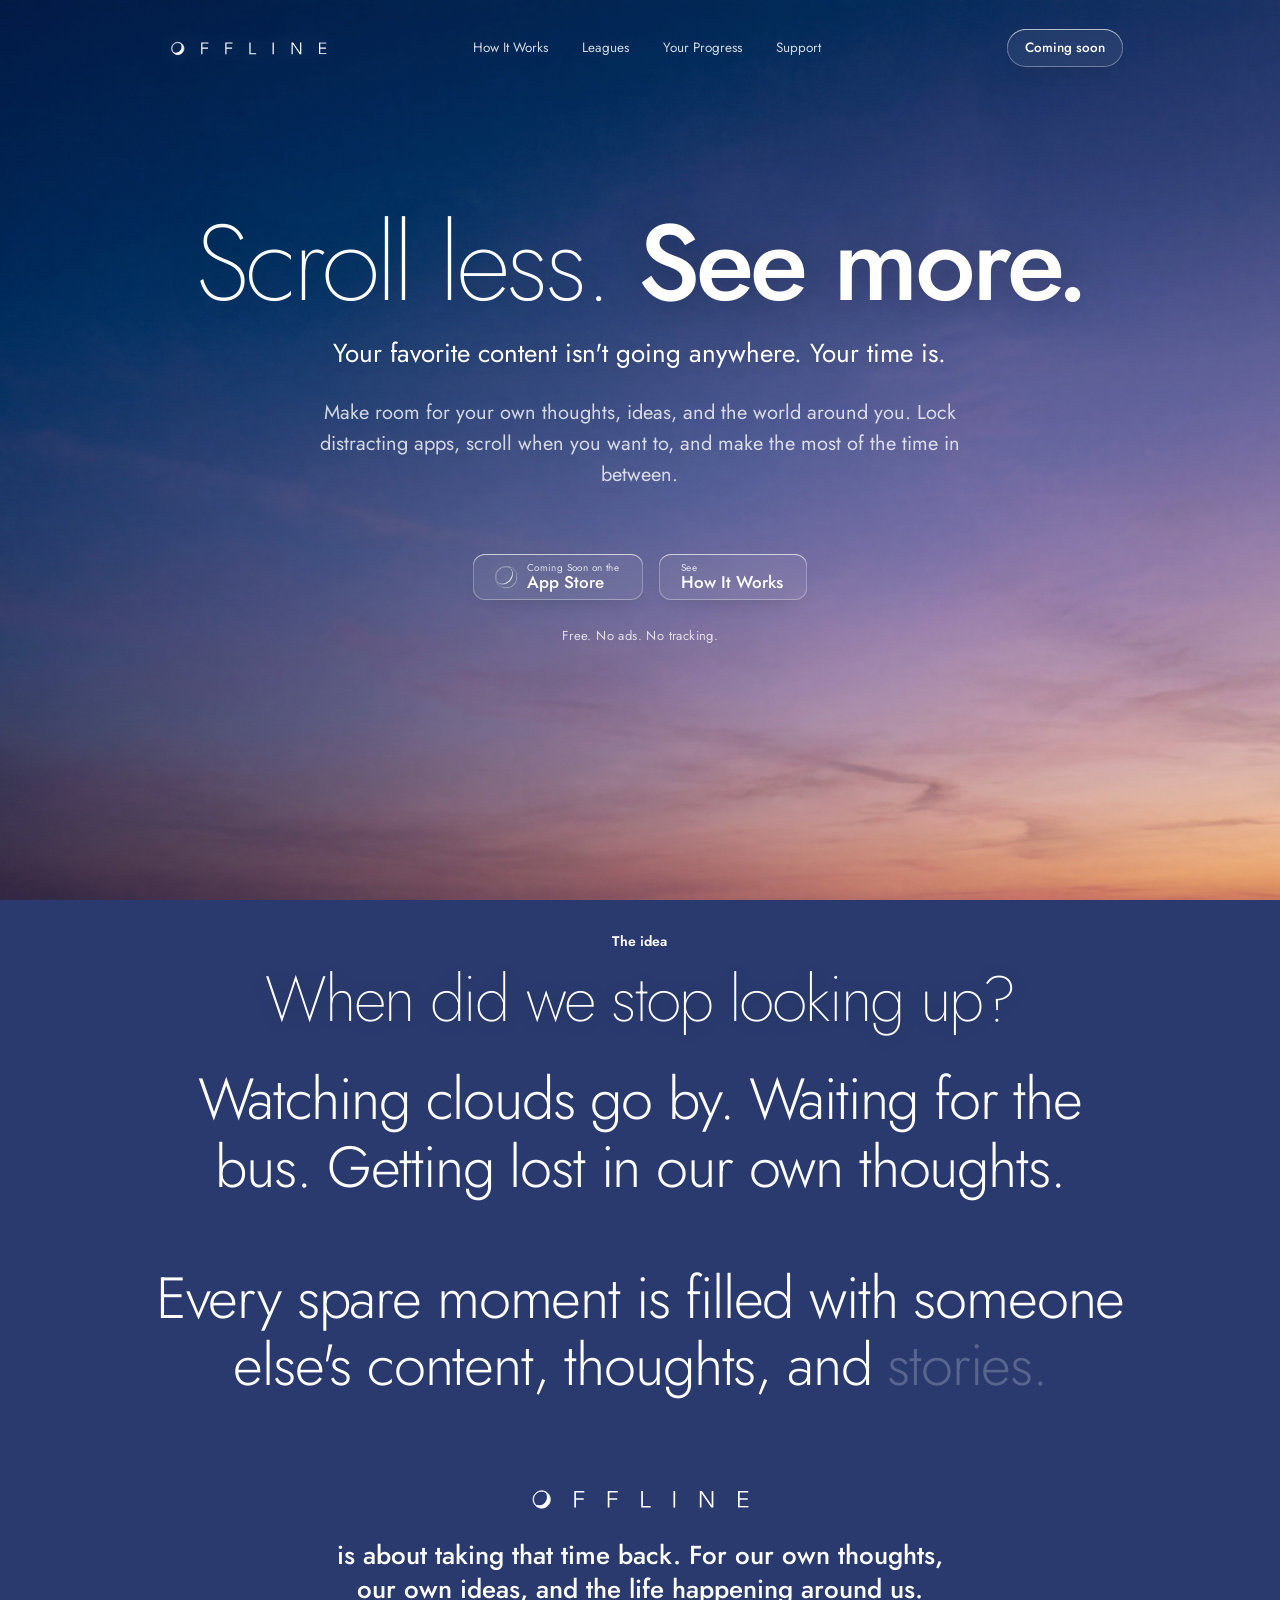
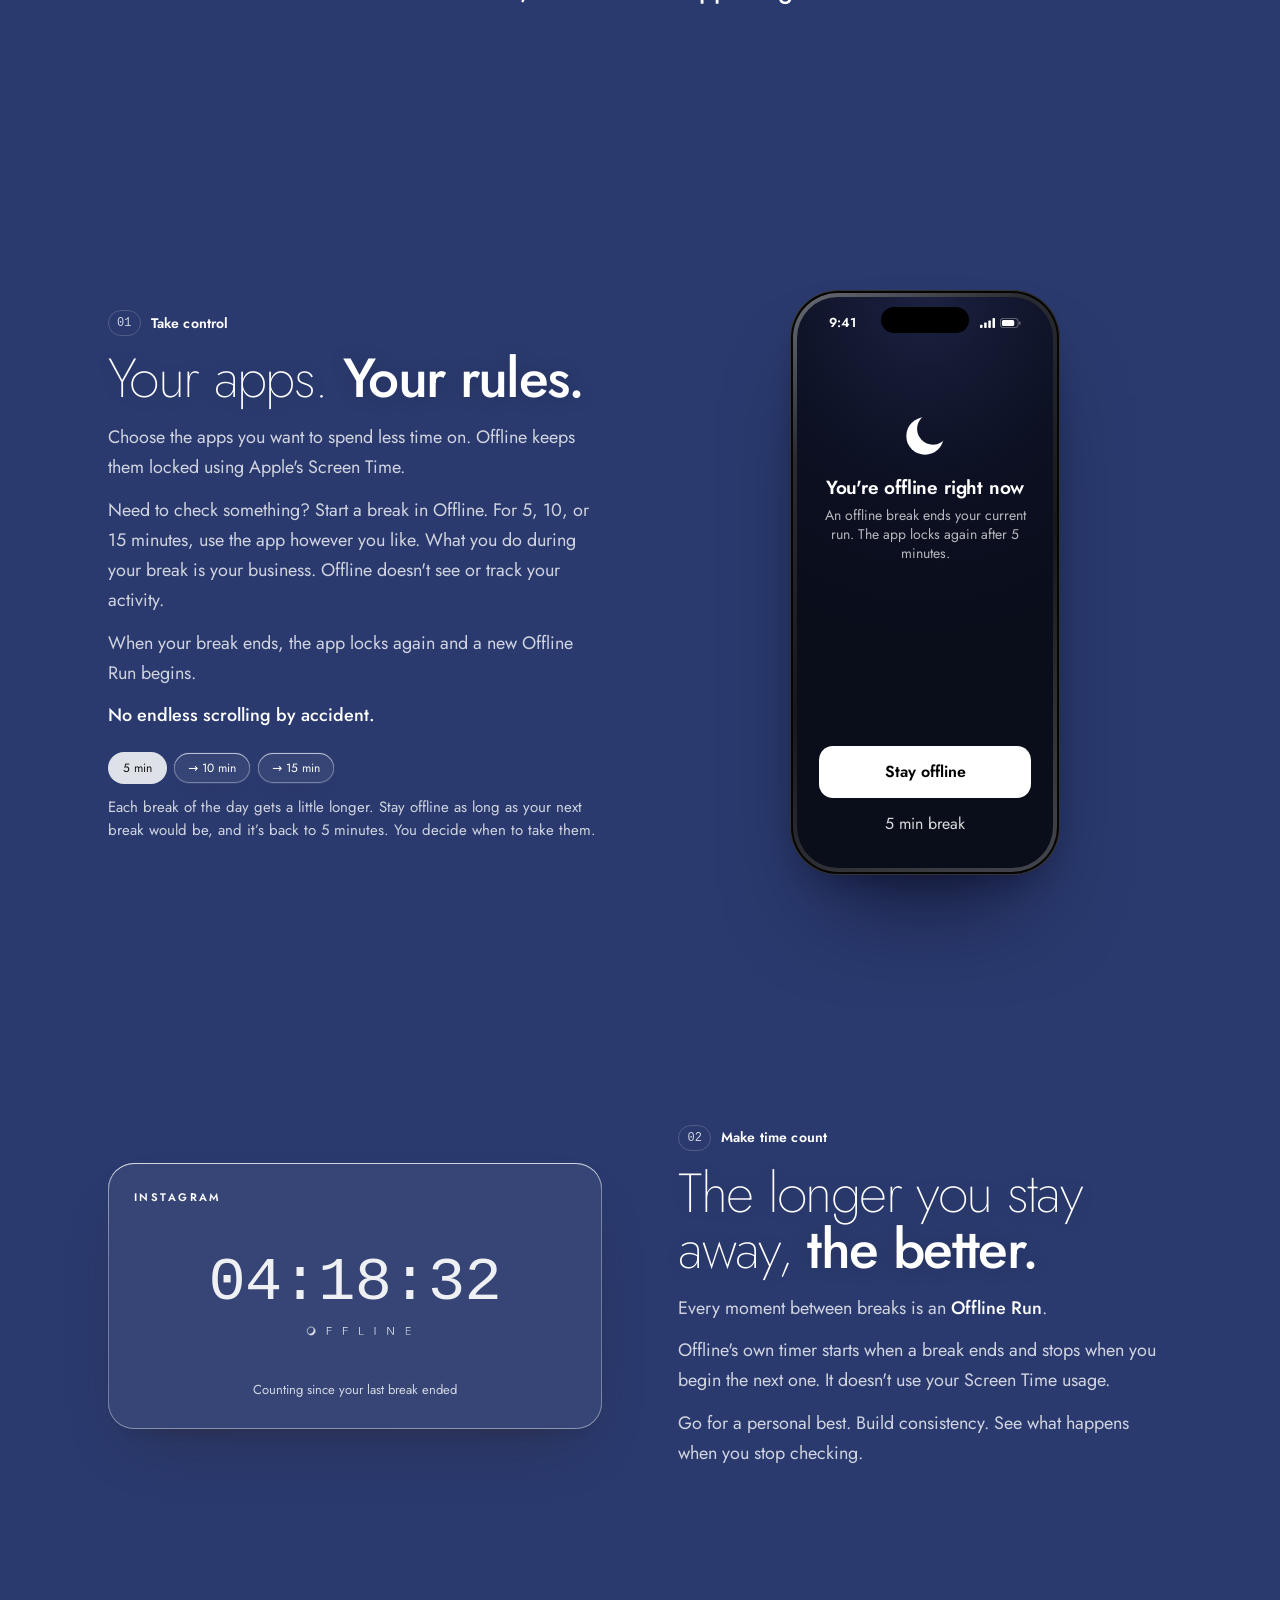
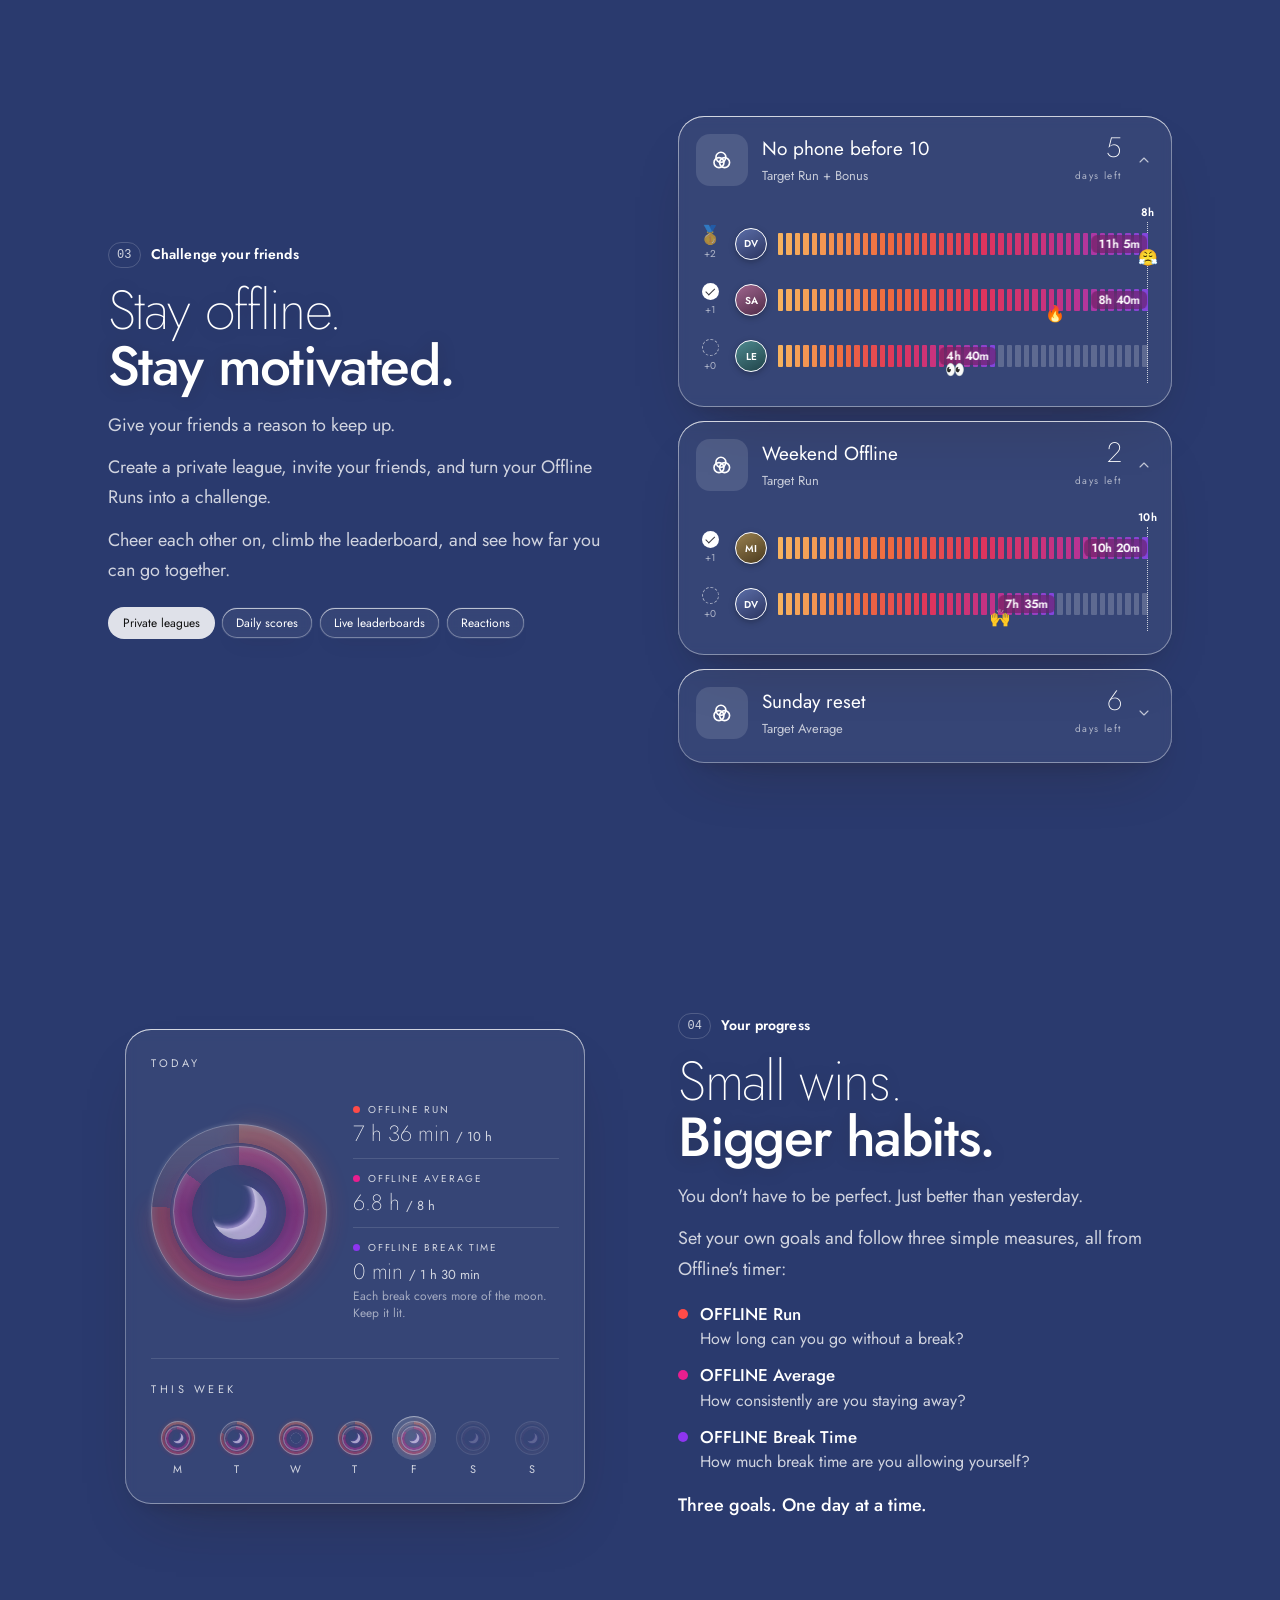
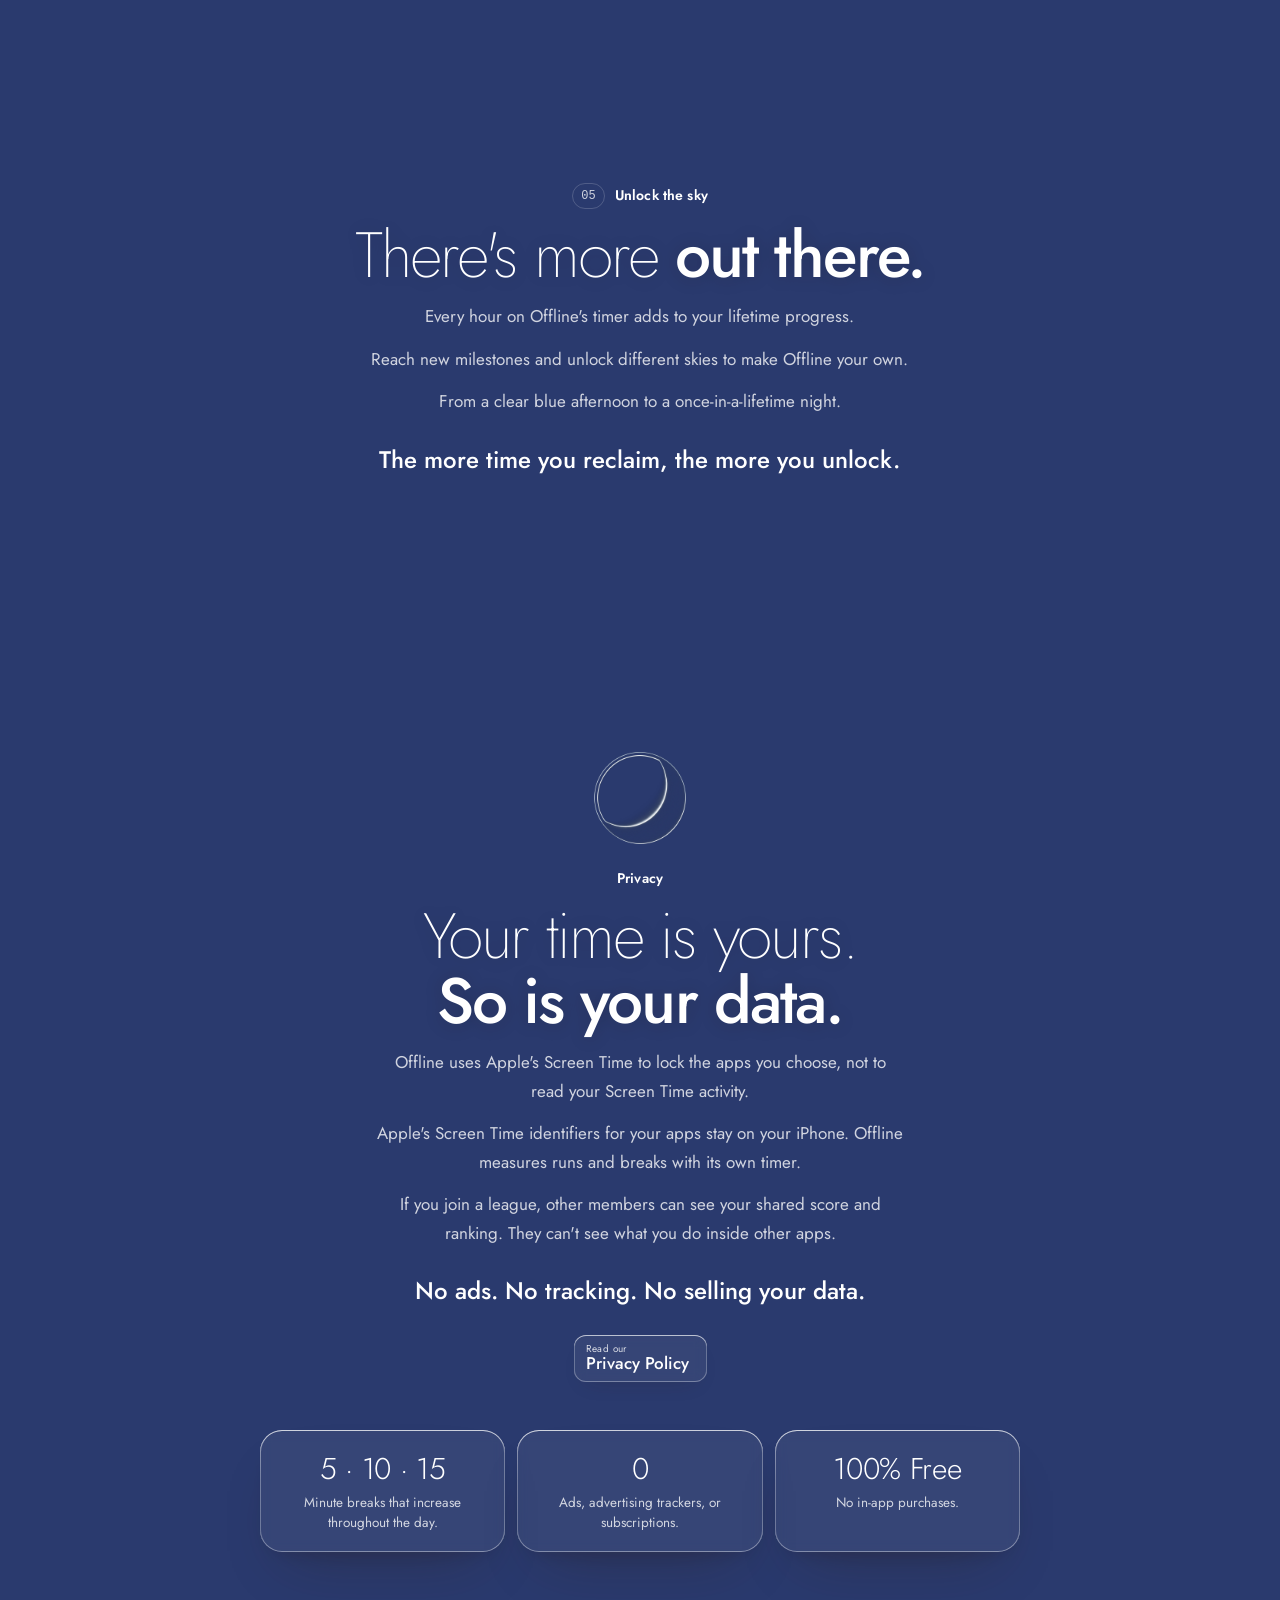
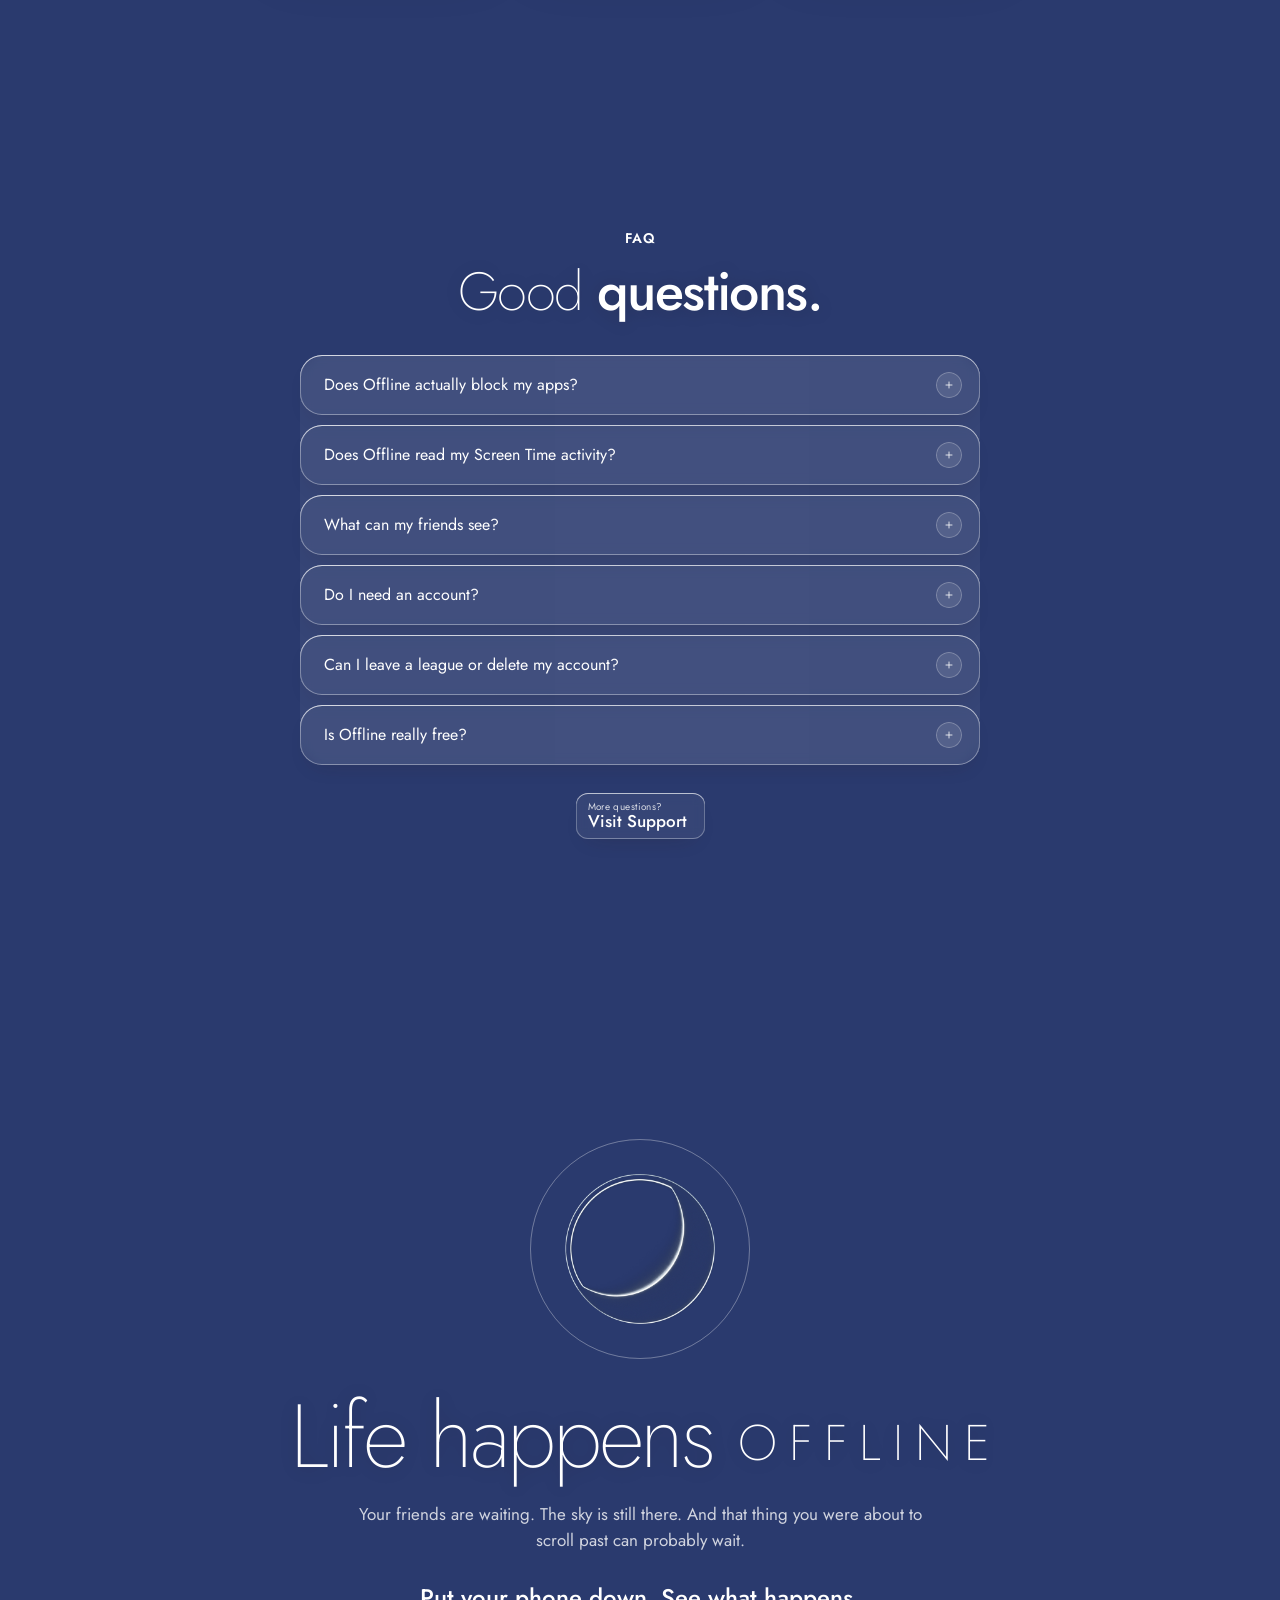
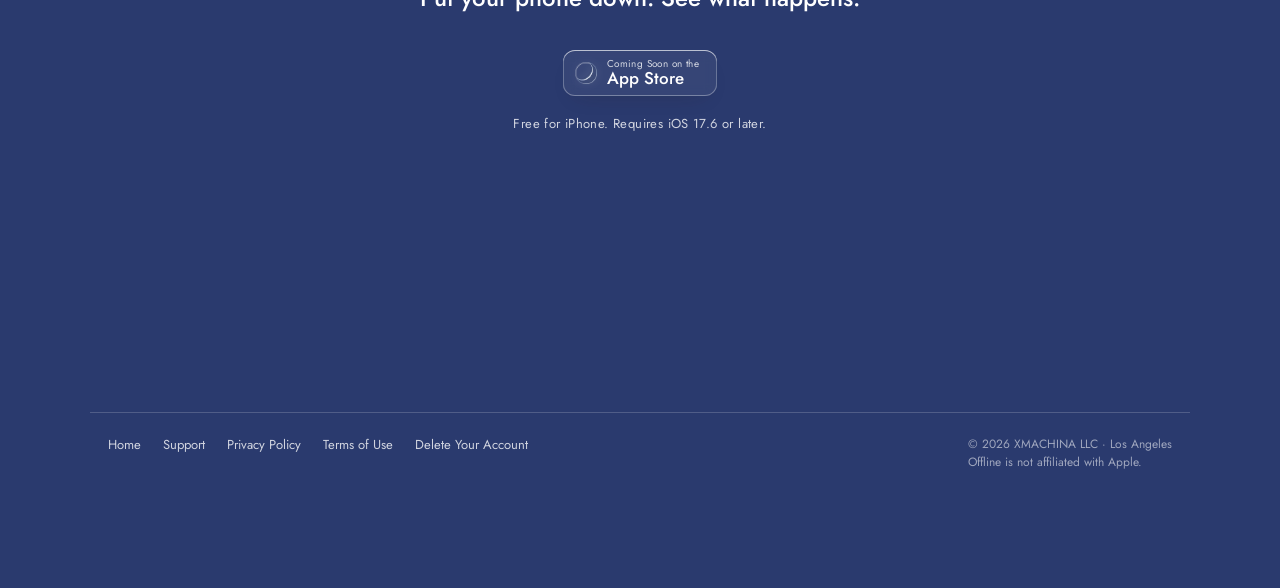
==== index.html @ e91437c1 "Rings and moon like the app: faint rings, 50% moon, breathing inner edge; week circles with the moon" ====
<!doctype html>
<html lang="en">
<head>
<meta charset="utf-8">
<meta name="viewport" content="width=device-width, initial-scale=1, viewport-fit=cover">
<title>Offline — Scroll Less. See More.</title>
<meta name="claude:viewport-fit-sides" content="cover">
<meta name="description" content="Take back your time from distracting apps. Build offline streaks, challenge your friends, and make being offline a game. Free for iPhone.">
<meta name="theme-color" content="#3b3940">
<meta property="og:title" content="Offline — Scroll Less. See More.">
<meta property="og:description" content="Take back your time from distracting apps. Build offline streaks, challenge your friends, and make being offline a game. Free for iPhone.">
<meta property="og:image" content="https://offlineapp.us/img/og.jpg?v=2">
<link rel="icon" type="image/png" href="img/favicon.png">
<link rel="apple-touch-icon" href="img/apple-touch-icon.png">

<link rel="stylesheet" href="style.css">
</head>
<body>
<div class="sky" aria-hidden="true"></div>
<header class="nav-top"><div class="wrap"><div class="nav-pill">
  <a class="nav-brand" href="index.html" aria-label="Offline home"><img class="wordmark" src="img/wordmark.svg" alt="Offline"></a>
  <nav class="nav-links"><a href="index.html#how">How It Works</a><a href="index.html#leagues">Leagues</a><a href="index.html#pillars">Your Progress</a><a href="support.html">Support</a></nav>
  <a class="nav-cta" href="index.html#download">Coming soon</a>
</div></div></header>
<main>

<section class="wrap v-hero">
  <h1>Scroll less. <b>See more.</b></h1>
  <p class="lead">Your favorite content isn't going anywhere. Your time is.</p>
  <p class="body">Make room for your own thoughts, ideas, and the world around you. Lock distracting apps, scroll when you want to, and make the most of the time in between.</p>
  <div class="badges">
    <span class="badge" aria-disabled="true"><img src="img/moon.png" alt=""><span><small>Coming Soon on the</small><strong>App Store</strong></span></span>
    <a class="badge ghost" href="#how"><span><small>See</small><strong>How It Works</strong></span></a>
  </div>
  <p class="meta-line">Free. No ads. No tracking.</p>

</section>

<section class="wrap statement idea" aria-label="The idea">
  <span class="eyebrow">The idea</span>
  <h2>When did we stop looking up?</h2>
  <p data-reveal>Watching clouds go by. Waiting for the bus. Getting lost in our own thoughts.</p>
  <p data-reveal>Every spare moment is filled with someone else's content, thoughts, and stories.</p>
  <p class="strong"><img class="wm-inline" src="img/wordmark.svg" alt="Offline"> is about taking that time back. For our own thoughts, our own ideas, and the life happening around us.</p>
</section>

<section class="wrap feature" id="how">
  <div>
    <span class="eyebrow"><span class="num">01</span>Take control</span>
    <h2>Your apps. <b>Your rules.</b></h2>
    <p class="body">Choose the apps you want to spend less time on. Offline keeps them locked using Apple's Screen Time.</p>
    <p class="body">Need to check something? Start a break in Offline. For 5, 10, or 15 minutes, use the app however you like. What you do during your break is your business. Offline doesn't see or track your activity.</p>
    <p class="body">When your break ends, the app locks again and a new Offline Run begins.</p>
    <p class="body"><strong>No endless scrolling by accident.</strong></p>
    <div class="seg" aria-label="Break lengths" style="margin-top:22px"><span class="on">5 min</span><span>→ 10 min</span><span>→ 15 min</span></div>
    <p class="note">Each break of the day gets a little longer. Stay offline as long as your next break would be, and it’s back to 5 minutes. You decide when to take them.</p>
  </div>
  <div class="visual">
    <div class="phone shield-phone glow" aria-hidden="true"><div class="screen">
      <div class="island"></div>
      <div class="sbar"><span>9:41</span><span class="sb-ic"><svg viewBox="0 0 18 12"><rect x="0" y="8" width="3" height="4" rx=".8"/><rect x="5" y="5.5" width="3" height="6.5" rx=".8"/><rect x="10" y="3" width="3" height="9" rx=".8"/><rect x="15" y="0" width="3" height="12" rx=".8"/></svg><svg viewBox="0 0 27 13"><rect x=".5" y=".5" width="23" height="12" rx="3.5" fill="none" stroke="currentColor" opacity=".45"/><rect x="2.5" y="2.5" width="16" height="8" rx="2"/><rect x="25" y="4.5" width="1.6" height="4" rx=".8" opacity=".45"/></svg></span></div>
      <svg class="m" viewBox="0 0 64 64"><defs><mask id="crescent"><rect width="64" height="64" fill="#fff"/><circle cx="43" cy="22" r="22" fill="#000"/></mask></defs><circle cx="32" cy="32" r="26" fill="#fff" mask="url(#crescent)"/></svg>
      <h4>You're offline right now</h4>
      <p>An offline break ends your current run. The app locks again after 5 minutes.</p>
      <div class="b"><span class="w">Stay offline</span><span class="g">5 min break</span></div>
    </div></div>
  </div>
</section>

<section class="wrap feature flip">
  <div>
    <span class="eyebrow"><span class="num">02</span>Make time count</span>
    <h2>The longer you stay away, <b>the better.</b></h2>
    <p class="body">Every moment between breaks is an <strong>Offline Run</strong>.</p>
    <p class="body">Offline's own timer starts when a break ends and stops when you begin the next one. It doesn't use your Screen Time usage.</p>
    <p class="body">Go for a personal best. Build consistency. See what happens when you stop checking.</p>
  </div>
  <div class="visual">
    <section class="card pad glow run-card" aria-label="An Offline Run, as the app shows it">
      <p class="lab">Instagram</p>
      <div class="run-clock" data-clock>04:18:27</div>
      <div class="run-off"><img class="wordmark" src="img/wordmark.svg" alt="Offline"></div>
      <p class="rc-note">Counting since your last break ended</p>
    </section>
  </div>
</section>

<section class="wrap feature" id="leagues">
  <div>
    <span class="eyebrow"><span class="num">03</span>Challenge your friends</span>
    <h2>Stay offline. <b>Stay motivated.</b></h2>
    <p class="body">Give your friends a reason to keep up.</p>
    <p class="body">Create a private league, invite your friends, and turn your Offline Runs into a challenge.</p>
    <p class="body">Cheer each other on, climb the leaderboard, and see how far you can go together.</p>
    <div class="seg" style="margin-top:22px"><span class="on">Private leagues</span><span>Daily scores</span><span>Live leaderboards</span><span>Reactions</span></div>
  </div>
  <div class="visual"><div class="stack"><div class="card lg"><div class="lg-head"><span class="lg-icon"><svg viewBox="0 0 24 24" aria-hidden="true"><g fill="none" stroke="#fff" stroke-width="1.5"><circle cx="11" cy="9.5" r="4.6"/><circle cx="9.2" cy="14.4" r="4.6"/><circle cx="14.4" cy="14.4" r="4.6"/></g></svg></span><div style="min-width:0"><div class="lg-name">No phone before 10</div><div class="lg-type">Target Run + Bonus</div></div><div class="lg-days"><b>5</b><span>days left</span></div><svg class="chev" viewBox="0 0 24 24" aria-hidden="true"><path d="M6 15l6-6 6 6" fill="none" stroke="currentColor" stroke-width="1.6" stroke-linecap="round" stroke-linejoin="round"/></svg></div><div class="lg-rows"><div class="rows"><div class="goal" aria-hidden="true"><span>8h</span></div><div class="row"><span class="pts"><i class="medal">🥇</i>+2</span><span class="av" style="background:linear-gradient(150deg,#5b6ea8,#2c3460)">DV</span><div class="bar"><div class="ticks"><b style="background:rgb(247,178,94)"></b><b style="background:rgb(246,172,92)"></b><b style="background:rgb(246,167,89)"></b><b style="background:rgb(245,161,87)"></b><b style="background:rgb(244,156,85)"></b><b style="background:rgb(244,150,82)"></b><b style="background:rgb(243,145,80)"></b><b style="background:rgb(242,139,78)"></b><b style="background:rgb(241,133,75)"></b><b style="background:rgb(241,128,73)"></b><b style="background:rgb(240,122,71)"></b><b style="background:rgb(239,117,68)"></b><b style="background:rgb(239,111,66)"></b><b style="background:rgb(238,105,64)"></b><b style="background:rgb(236,100,67)"></b><b style="background:rgb(235,95,69)"></b><b style="background:rgb(233,90,72)"></b><b style="background:rgb(232,85,75)"></b><b style="background:rgb(230,80,77)"></b><b style="background:rgb(229,75,80)"></b><b style="background:rgb(227,70,82)"></b><b style="background:rgb(226,65,85)"></b><b style="background:rgb(224,60,88)"></b><b style="background:rgb(223,55,90)"></b><b style="background:rgb(221,52,94)"></b><b style="background:rgb(218,52,98)"></b><b style="background:rgb(215,52,102)"></b><b style="background:rgb(212,51,107)"></b><b style="background:rgb(209,51,111)"></b><b style="background:rgb(206,51,116)"></b><b style="background:rgb(203,51,120)"></b><b style="background:rgb(200,51,125)"></b><b style="background:rgb(197,50,129)"></b><b style="background:rgb(194,50,134)"></b><b style="background:rgb(191,50,138)"></b><b style="background:rgb(186,51,146)"></b><b style="background:rgb(179,54,155)"></b><b style="background:rgb(172,56,164)"></b><b style="background:rgb(165,58,173)"></b><b style="background:rgb(158,61,183)"></b><b style="background:rgb(151,63,192)"></b><b style="background:rgb(144,65,201)"></b><b style="background:rgb(137,68,211)"></b><b style="background:rgb(130,70,220)"></b></div><span class="val" style="left:100.00%">11h 5m</span><span class="em" style="left:100.0%" aria-hidden="true">😤</span></div></div><div class="row"><span class="pts"><i class="ok"></i>+1</span><span class="av" style="background:linear-gradient(150deg,#a0668e,#4e2b48)">SA</span><div class="bar"><div class="ticks"><b style="background:rgb(247,178,94)"></b><b style="background:rgb(246,172,92)"></b><b style="background:rgb(246,167,89)"></b><b style="background:rgb(245,161,87)"></b><b style="background:rgb(244,156,85)"></b><b style="background:rgb(244,150,82)"></b><b style="background:rgb(243,145,80)"></b><b style="background:rgb(242,139,78)"></b><b style="background:rgb(241,133,75)"></b><b style="background:rgb(241,128,73)"></b><b style="background:rgb(240,122,71)"></b><b style="background:rgb(239,117,68)"></b><b style="background:rgb(239,111,66)"></b><b style="background:rgb(238,105,64)"></b><b style="background:rgb(236,100,67)"></b><b style="background:rgb(235,95,69)"></b><b style="background:rgb(233,90,72)"></b><b style="background:rgb(232,85,75)"></b><b style="background:rgb(230,80,77)"></b><b style="background:rgb(229,75,80)"></b><b style="background:rgb(227,70,82)"></b><b style="background:rgb(226,65,85)"></b><b style="background:rgb(224,60,88)"></b><b style="background:rgb(223,55,90)"></b><b style="background:rgb(221,52,94)"></b><b style="background:rgb(218,52,98)"></b><b style="background:rgb(215,52,102)"></b><b style="background:rgb(212,51,107)"></b><b style="background:rgb(209,51,111)"></b><b style="background:rgb(206,51,116)"></b><b style="background:rgb(203,51,120)"></b><b style="background:rgb(200,51,125)"></b><b style="background:rgb(197,50,129)"></b><b style="background:rgb(194,50,134)"></b><b style="background:rgb(191,50,138)"></b><b style="background:rgb(186,51,146)"></b><b style="background:rgb(179,54,155)"></b><b style="background:rgb(172,56,164)"></b><b style="background:rgb(165,58,173)"></b><b style="background:rgb(158,61,183)"></b><b style="background:rgb(151,63,192)"></b><b style="background:rgb(144,65,201)"></b><b style="background:rgb(137,68,211)"></b><b style="background:rgb(130,70,220)"></b></div><span class="val" style="left:100.00%">8h 40m</span><span class="em" style="left:75.0%" aria-hidden="true">🔥</span></div></div><div class="row"><span class="pts"><i></i>+0</span><span class="av" style="background:linear-gradient(150deg,#4f8a90,#1f4248)">LE</span><div class="bar"><div class="ticks"><b style="background:rgb(247,178,94)"></b><b style="background:rgb(246,168,90)"></b><b style="background:rgb(245,159,86)"></b><b style="background:rgb(243,149,82)"></b><b style="background:rgb(242,140,78)"></b><b style="background:rgb(241,130,74)"></b><b style="background:rgb(240,120,70)"></b><b style="background:rgb(239,111,66)"></b><b style="background:rgb(237,102,66)"></b><b style="background:rgb(234,93,71)"></b><b style="background:rgb(232,84,75)"></b><b style="background:rgb(229,76,80)"></b><b style="background:rgb(226,67,84)"></b><b style="background:rgb(224,58,89)"></b><b style="background:rgb(221,52,94)"></b><b style="background:rgb(216,52,102)"></b><b style="background:rgb(210,51,109)"></b><b style="background:rgb(205,51,117)"></b><b style="background:rgb(200,51,125)"></b><b style="background:rgb(195,50,132)"></b><b style="background:rgb(190,50,140)"></b><b style="background:rgb(178,54,156)"></b><b style="background:rgb(166,58,172)"></b><b style="background:rgb(154,62,188)"></b><b style="background:rgb(142,66,204)"></b><b style="background:rgb(130,70,220)"></b><b></b><b></b><b></b><b></b><b></b><b></b><b></b><b></b><b></b><b></b><b></b><b></b><b></b><b></b><b></b><b></b><b></b><b></b></div><span class="val" style="left:59.09%">4h 40m</span><span class="em" style="left:47.9%" aria-hidden="true">👀</span></div></div></div></div></div><div class="card lg"><div class="lg-head"><span class="lg-icon"><svg viewBox="0 0 24 24" aria-hidden="true"><g fill="none" stroke="#fff" stroke-width="1.5"><circle cx="11" cy="9.5" r="4.6"/><circle cx="9.2" cy="14.4" r="4.6"/><circle cx="14.4" cy="14.4" r="4.6"/></g></svg></span><div style="min-width:0"><div class="lg-name">Weekend Offline</div><div class="lg-type">Target Run</div></div><div class="lg-days"><b>2</b><span>days left</span></div><svg class="chev" viewBox="0 0 24 24" aria-hidden="true"><path d="M6 15l6-6 6 6" fill="none" stroke="currentColor" stroke-width="1.6" stroke-linecap="round" stroke-linejoin="round"/></svg></div><div class="lg-rows"><div class="rows"><div class="goal" aria-hidden="true"><span>10h</span></div><div class="row"><span class="pts"><i class="ok"></i>+1</span><span class="av" style="background:linear-gradient(150deg,#9a8150,#4a3a1e)">MI</span><div class="bar"><div class="ticks"><b style="background:rgb(247,178,94)"></b><b style="background:rgb(246,172,92)"></b><b style="background:rgb(246,167,89)"></b><b style="background:rgb(245,161,87)"></b><b style="background:rgb(244,156,85)"></b><b style="background:rgb(244,150,82)"></b><b style="background:rgb(243,145,80)"></b><b style="background:rgb(242,139,78)"></b><b style="background:rgb(241,133,75)"></b><b style="background:rgb(241,128,73)"></b><b style="background:rgb(240,122,71)"></b><b style="background:rgb(239,117,68)"></b><b style="background:rgb(239,111,66)"></b><b style="background:rgb(238,105,64)"></b><b style="background:rgb(236,100,67)"></b><b style="background:rgb(235,95,69)"></b><b style="background:rgb(233,90,72)"></b><b style="background:rgb(232,85,75)"></b><b style="background:rgb(230,80,77)"></b><b style="background:rgb(229,75,80)"></b><b style="background:rgb(227,70,82)"></b><b style="background:rgb(226,65,85)"></b><b style="background:rgb(224,60,88)"></b><b style="background:rgb(223,55,90)"></b><b style="background:rgb(221,52,94)"></b><b style="background:rgb(218,52,98)"></b><b style="background:rgb(215,52,102)"></b><b style="background:rgb(212,51,107)"></b><b style="background:rgb(209,51,111)"></b><b style="background:rgb(206,51,116)"></b><b style="background:rgb(203,51,120)"></b><b style="background:rgb(200,51,125)"></b><b style="background:rgb(197,50,129)"></b><b style="background:rgb(194,50,134)"></b><b style="background:rgb(191,50,138)"></b><b style="background:rgb(186,51,146)"></b><b style="background:rgb(179,54,155)"></b><b style="background:rgb(172,56,164)"></b><b style="background:rgb(165,58,173)"></b><b style="background:rgb(158,61,183)"></b><b style="background:rgb(151,63,192)"></b><b style="background:rgb(144,65,201)"></b><b style="background:rgb(137,68,211)"></b><b style="background:rgb(130,70,220)"></b></div><span class="val" style="left:100.00%">10h 20m</span></div></div><div class="row"><span class="pts"><i></i>+0</span><span class="av" style="background:linear-gradient(150deg,#5b6ea8,#2c3460)">DV</span><div class="bar"><div class="ticks"><b style="background:rgb(247,178,94)"></b><b style="background:rgb(246,170,91)"></b><b style="background:rgb(245,163,88)"></b><b style="background:rgb(244,156,85)"></b><b style="background:rgb(243,148,82)"></b><b style="background:rgb(242,140,78)"></b><b style="background:rgb(241,133,75)"></b><b style="background:rgb(240,126,72)"></b><b style="background:rgb(240,118,69)"></b><b style="background:rgb(239,110,66)"></b><b style="background:rgb(237,103,65)"></b><b style="background:rgb(235,97,69)"></b><b style="background:rgb(233,90,72)"></b><b style="background:rgb(231,83,76)"></b><b style="background:rgb(229,76,79)"></b><b style="background:rgb(227,70,83)"></b><b style="background:rgb(225,63,86)"></b><b style="background:rgb(223,56,90)"></b><b style="background:rgb(220,52,94)"></b><b style="background:rgb(216,52,100)"></b><b style="background:rgb(212,51,106)"></b><b style="background:rgb(208,51,112)"></b><b style="background:rgb(204,51,118)"></b><b style="background:rgb(200,51,124)"></b><b style="background:rgb(196,50,130)"></b><b style="background:rgb(192,50,136)"></b><b style="background:rgb(186,51,145)"></b><b style="background:rgb(177,54,158)"></b><b style="background:rgb(168,58,170)"></b><b style="background:rgb(158,61,182)"></b><b style="background:rgb(149,64,195)"></b><b style="background:rgb(139,67,208)"></b><b style="background:rgb(130,70,220)"></b><b></b><b></b><b></b><b></b><b></b><b></b><b></b><b></b><b></b><b></b><b></b></div><span class="val" style="left:75.00%">7h 35m</span><span class="em" style="left:60.0%" aria-hidden="true">🙌</span></div></div></div></div></div><div class="card lg"><div class="lg-head"><span class="lg-icon"><svg viewBox="0 0 24 24" aria-hidden="true"><g fill="none" stroke="#fff" stroke-width="1.5"><circle cx="11" cy="9.5" r="4.6"/><circle cx="9.2" cy="14.4" r="4.6"/><circle cx="14.4" cy="14.4" r="4.6"/></g></svg></span><div style="min-width:0"><div class="lg-name">Sunday reset</div><div class="lg-type">Target Average</div></div><div class="lg-days"><b>6</b><span>days left</span></div><svg class="chev down" viewBox="0 0 24 24" aria-hidden="true"><path d="M6 15l6-6 6 6" fill="none" stroke="currentColor" stroke-width="1.6" stroke-linecap="round" stroke-linejoin="round"/></svg></div></div></div></div>
</section>

<section class="wrap feature flip" id="pillars">
  <div>
    <span class="eyebrow"><span class="num">04</span>Your progress</span>
    <h2>Small wins. <b>Bigger habits.</b></h2>
    <p class="body">You don't have to be perfect. Just better than yesterday.</p>
    <p class="body">Set your own goals and follow three simple measures, all from Offline's timer:</p>
    <ul class="measures">
      <li><i style="background:#ff4b48"></i><b>OFFLINE Run</b> How long can you go without a break?</li>
      <li><i style="background:#e91e8f"></i><b>OFFLINE Average</b> How consistently are you staying away?</li>
      <li><i style="background:#8e35f0"></i><b>OFFLINE Break Time</b> How much break time are you allowing yourself?</li>
    </ul>
    <p class="body"><strong>Three goals. One day at a time.</strong></p>
  </div>
  <div class="visual">
    <section class="card pad glow" aria-label="Today">
      <p class="lab">Today</p>
      <div class="rings">
        <div class="rings-art" role="img" aria-label="Two rings: run 76 percent, average 85 percent; the Break Time moon fully lit"><div class="prs phase" style="width:176px;height:176px"><div class="pr" style="inset:0.0px;--w:19.4px;--d:176.0px;--p:273.6deg;--c0:#FF6A3D;--c1:#FF2D55"><i class="trk"></i><i class="glow"></i><i class="arc"></i><i class="rim"></i></div><div class="pr" style="inset:22.3px;--w:19.4px;--d:131.5px;--p:306.0deg;--c0:#FF1F6E;--c1:#D41BB0"><i class="trk"></i><i class="glow"></i><i class="arc"></i><i class="rim"></i></div><span class="pr-moon"><svg class="moonphase" width="141" height="141" viewBox="-30 -30 160 160" aria-hidden="true"><defs><mask id="mpt" maskUnits="userSpaceOnUse" x="-30" y="-30" width="160" height="160"><rect x="-30" y="-30" width="160" height="160" fill="#fff"/><circle cx="28.83" cy="30.28" r="50" fill="#000"/></mask><mask id="mdt" maskUnits="userSpaceOnUse" x="-30" y="-30" width="160" height="160"><circle cx="50" cy="50" r="50" fill="#fff"/></mask><filter id="mbt" filterUnits="userSpaceOnUse" x="-30" y="-30" width="160" height="160"><feGaussianBlur stdDeviation="12"/></filter><filter id="met" filterUnits="userSpaceOnUse" x="-30" y="-30" width="160" height="160"><feGaussianBlur stdDeviation="3.5"/></filter></defs><g filter="url(#mbt)" opacity=".45"><circle cx="50" cy="50" r="50" fill="#a24bf0" mask="url(#mpt)"/></g><circle cx="50" cy="50" r="50" fill="#fff" opacity=".5" mask="url(#mpt)"/><g mask="url(#mdt)"><circle class="mp-edge" cx="28.83" cy="30.28" r="50" fill="none" stroke="#e6d9ff" stroke-width="5" filter="url(#met)"/></g></svg></span></div></div>
        <div class="ring-list">
          <div><div class="k"><i style="background:#ff4b48"></i>OFFLINE Run</div><div class="v">7 h 36 min<small>/ 10 h</small></div></div>
          <div><div class="k"><i style="background:#e91e8f"></i>OFFLINE Average</div><div class="v">6.8 h<small>/ 8 h</small></div></div>
          <div><div class="k"><i style="background:#8e35f0"></i>OFFLINE Break Time</div><div class="v">0 min<small>/ 1 h 30 min</small></div><p class="moon-note">Each break covers more of the moon. Keep it lit.</p></div>
        </div>
      </div>
      <p class="lab week-lab">This week</p>
      <div class="week"><div><div class="prs phase" style="width:34px;height:34px"><div class="pr" style="inset:0.0px;--w:3.7px;--d:34.0px;--p:360.0deg;--c0:#FF6A3D;--c1:#FF2D55"><i class="trk"></i><i class="glow"></i><i class="arc"></i><i class="rim"></i></div><div class="pr" style="inset:4.3px;--w:3.7px;--d:25.4px;--p:324.0deg;--c0:#FF1F6E;--c1:#D41BB0"><i class="trk"></i><i class="glow"></i><i class="arc"></i><i class="rim"></i></div><span class="pr-moon"><svg class="moonphase" width="27" height="27" viewBox="-30 -30 160 160" aria-hidden="true"><defs><mask id="mpw0" maskUnits="userSpaceOnUse" x="-30" y="-30" width="160" height="160"><rect x="-30" y="-30" width="160" height="160" fill="#fff"/><circle cx="28.83" cy="30.28" r="50" fill="#000"/></mask><mask id="mdw0" maskUnits="userSpaceOnUse" x="-30" y="-30" width="160" height="160"><circle cx="50" cy="50" r="50" fill="#fff"/></mask><filter id="mbw0" filterUnits="userSpaceOnUse" x="-30" y="-30" width="160" height="160"><feGaussianBlur stdDeviation="12"/></filter><filter id="mew0" filterUnits="userSpaceOnUse" x="-30" y="-30" width="160" height="160"><feGaussianBlur stdDeviation="3.5"/></filter></defs><g filter="url(#mbw0)" opacity=".45"><circle cx="50" cy="50" r="50" fill="#a24bf0" mask="url(#mpw0)"/></g><circle cx="50" cy="50" r="50" fill="#fff" opacity=".5" mask="url(#mpw0)"/></svg></span></div><span>M</span></div><div><div class="prs phase" style="width:34px;height:34px"><div class="pr" style="inset:0.0px;--w:3.7px;--d:34.0px;--p:288.0deg;--c0:#FF6A3D;--c1:#FF2D55"><i class="trk"></i><i class="glow"></i><i class="arc"></i><i class="rim"></i></div><div class="pr" style="inset:4.3px;--w:3.7px;--d:25.4px;--p:252.0deg;--c0:#FF1F6E;--c1:#D41BB0"><i class="trk"></i><i class="glow"></i><i class="arc"></i><i class="rim"></i></div><span class="pr-moon"><svg class="moonphase" width="27" height="27" viewBox="-30 -30 160 160" aria-hidden="true"><defs><mask id="mpw1" maskUnits="userSpaceOnUse" x="-30" y="-30" width="160" height="160"><rect x="-30" y="-30" width="160" height="160" fill="#fff"/><circle cx="28.83" cy="30.28" r="50" fill="#000"/></mask><mask id="mdw1" maskUnits="userSpaceOnUse" x="-30" y="-30" width="160" height="160"><circle cx="50" cy="50" r="50" fill="#fff"/></mask><filter id="mbw1" filterUnits="userSpaceOnUse" x="-30" y="-30" width="160" height="160"><feGaussianBlur stdDeviation="12"/></filter><filter id="mew1" filterUnits="userSpaceOnUse" x="-30" y="-30" width="160" height="160"><feGaussianBlur stdDeviation="3.5"/></filter></defs><g filter="url(#mbw1)" opacity=".45"><circle cx="50" cy="50" r="50" fill="#a24bf0" mask="url(#mpw1)"/></g><circle cx="50" cy="50" r="50" fill="#fff" opacity=".5" mask="url(#mpw1)"/></svg></span></div><span>T</span></div><div><div class="prs phase" style="width:34px;height:34px"><div class="pr" style="inset:0.0px;--w:3.7px;--d:34.0px;--p:360.0deg;--c0:#FF6A3D;--c1:#FF2D55"><i class="trk"></i><i class="glow"></i><i class="arc"></i><i class="rim"></i></div><div class="pr" style="inset:4.3px;--w:3.7px;--d:25.4px;--p:360.0deg;--c0:#FF1F6E;--c1:#D41BB0"><i class="trk"></i><i class="glow"></i><i class="arc"></i><i class="rim"></i></div><span class="pr-moon"><svg class="moonphase" width="27" height="27" viewBox="-30 -30 160 160" aria-hidden="true"><defs><mask id="mpw2" maskUnits="userSpaceOnUse" x="-30" y="-30" width="160" height="160"><rect x="-30" y="-30" width="160" height="160" fill="#fff"/><circle cx="50.00" cy="50.00" r="50" fill="#000"/></mask><mask id="mdw2" maskUnits="userSpaceOnUse" x="-30" y="-30" width="160" height="160"><circle cx="50" cy="50" r="50" fill="#fff"/></mask><filter id="mbw2" filterUnits="userSpaceOnUse" x="-30" y="-30" width="160" height="160"><feGaussianBlur stdDeviation="12"/></filter><filter id="mew2" filterUnits="userSpaceOnUse" x="-30" y="-30" width="160" height="160"><feGaussianBlur stdDeviation="3.5"/></filter></defs><g filter="url(#mbw2)" opacity=".45"><circle cx="50" cy="50" r="50" fill="#a24bf0" mask="url(#mpw2)"/></g><circle cx="50" cy="50" r="50" fill="#fff" opacity=".5" mask="url(#mpw2)"/></svg></span></div><span>W</span></div><div><div class="prs phase" style="width:34px;height:34px"><div class="pr" style="inset:0.0px;--w:3.7px;--d:34.0px;--p:324.0deg;--c0:#FF6A3D;--c1:#FF2D55"><i class="trk"></i><i class="glow"></i><i class="arc"></i><i class="rim"></i></div><div class="pr" style="inset:4.3px;--w:3.7px;--d:25.4px;--p:288.0deg;--c0:#FF1F6E;--c1:#D41BB0"><i class="trk"></i><i class="glow"></i><i class="arc"></i><i class="rim"></i></div><span class="pr-moon"><svg class="moonphase" width="27" height="27" viewBox="-30 -30 160 160" aria-hidden="true"><defs><mask id="mpw3" maskUnits="userSpaceOnUse" x="-30" y="-30" width="160" height="160"><rect x="-30" y="-30" width="160" height="160" fill="#fff"/><circle cx="28.83" cy="30.28" r="50" fill="#000"/></mask><mask id="mdw3" maskUnits="userSpaceOnUse" x="-30" y="-30" width="160" height="160"><circle cx="50" cy="50" r="50" fill="#fff"/></mask><filter id="mbw3" filterUnits="userSpaceOnUse" x="-30" y="-30" width="160" height="160"><feGaussianBlur stdDeviation="12"/></filter><filter id="mew3" filterUnits="userSpaceOnUse" x="-30" y="-30" width="160" height="160"><feGaussianBlur stdDeviation="3.5"/></filter></defs><g filter="url(#mbw3)" opacity=".45"><circle cx="50" cy="50" r="50" fill="#a24bf0" mask="url(#mpw3)"/></g><circle cx="50" cy="50" r="50" fill="#fff" opacity=".5" mask="url(#mpw3)"/></svg></span></div><span>T</span></div><div class="today"><div class="prs phase" style="width:34px;height:34px"><div class="pr" style="inset:0.0px;--w:3.7px;--d:34.0px;--p:273.6deg;--c0:#FF6A3D;--c1:#FF2D55"><i class="trk"></i><i class="glow"></i><i class="arc"></i><i class="rim"></i></div><div class="pr" style="inset:4.3px;--w:3.7px;--d:25.4px;--p:306.0deg;--c0:#FF1F6E;--c1:#D41BB0"><i class="trk"></i><i class="glow"></i><i class="arc"></i><i class="rim"></i></div><span class="pr-moon"><svg class="moonphase" width="27" height="27" viewBox="-30 -30 160 160" aria-hidden="true"><defs><mask id="mpw4" maskUnits="userSpaceOnUse" x="-30" y="-30" width="160" height="160"><rect x="-30" y="-30" width="160" height="160" fill="#fff"/><circle cx="28.83" cy="30.28" r="50" fill="#000"/></mask><mask id="mdw4" maskUnits="userSpaceOnUse" x="-30" y="-30" width="160" height="160"><circle cx="50" cy="50" r="50" fill="#fff"/></mask><filter id="mbw4" filterUnits="userSpaceOnUse" x="-30" y="-30" width="160" height="160"><feGaussianBlur stdDeviation="12"/></filter><filter id="mew4" filterUnits="userSpaceOnUse" x="-30" y="-30" width="160" height="160"><feGaussianBlur stdDeviation="3.5"/></filter></defs><g filter="url(#mbw4)" opacity=".45"><circle cx="50" cy="50" r="50" fill="#a24bf0" mask="url(#mpw4)"/></g><circle cx="50" cy="50" r="50" fill="#fff" opacity=".5" mask="url(#mpw4)"/></svg></span></div><span>F</span></div><div><div class="prs dim phase" style="width:34px;height:34px"><div class="pr" style="inset:0.0px;--w:3.7px;--d:34.0px;--p:0.0deg;--c0:#FF6A3D;--c1:#FF2D55"><i class="trk"></i><i class="glow" data-empty></i><i class="arc" data-empty></i><i class="rim"></i></div><div class="pr" style="inset:4.3px;--w:3.7px;--d:25.4px;--p:0.0deg;--c0:#FF1F6E;--c1:#D41BB0"><i class="trk"></i><i class="glow" data-empty></i><i class="arc" data-empty></i><i class="rim"></i></div><span class="pr-moon"><svg class="moonphase" width="27" height="27" viewBox="-30 -30 160 160" aria-hidden="true"><defs><mask id="mpw5" maskUnits="userSpaceOnUse" x="-30" y="-30" width="160" height="160"><rect x="-30" y="-30" width="160" height="160" fill="#fff"/><circle cx="28.83" cy="30.28" r="50" fill="#000"/></mask><mask id="mdw5" maskUnits="userSpaceOnUse" x="-30" y="-30" width="160" height="160"><circle cx="50" cy="50" r="50" fill="#fff"/></mask><filter id="mbw5" filterUnits="userSpaceOnUse" x="-30" y="-30" width="160" height="160"><feGaussianBlur stdDeviation="12"/></filter><filter id="mew5" filterUnits="userSpaceOnUse" x="-30" y="-30" width="160" height="160"><feGaussianBlur stdDeviation="3.5"/></filter></defs><g filter="url(#mbw5)" opacity=".45"><circle cx="50" cy="50" r="50" fill="#a24bf0" mask="url(#mpw5)"/></g><circle cx="50" cy="50" r="50" fill="#fff" opacity=".5" mask="url(#mpw5)"/></svg></span></div><span>S</span></div><div><div class="prs dim phase" style="width:34px;height:34px"><div class="pr" style="inset:0.0px;--w:3.7px;--d:34.0px;--p:0.0deg;--c0:#FF6A3D;--c1:#FF2D55"><i class="trk"></i><i class="glow" data-empty></i><i class="arc" data-empty></i><i class="rim"></i></div><div class="pr" style="inset:4.3px;--w:3.7px;--d:25.4px;--p:0.0deg;--c0:#FF1F6E;--c1:#D41BB0"><i class="trk"></i><i class="glow" data-empty></i><i class="arc" data-empty></i><i class="rim"></i></div><span class="pr-moon"><svg class="moonphase" width="27" height="27" viewBox="-30 -30 160 160" aria-hidden="true"><defs><mask id="mpw6" maskUnits="userSpaceOnUse" x="-30" y="-30" width="160" height="160"><rect x="-30" y="-30" width="160" height="160" fill="#fff"/><circle cx="28.83" cy="30.28" r="50" fill="#000"/></mask><mask id="mdw6" maskUnits="userSpaceOnUse" x="-30" y="-30" width="160" height="160"><circle cx="50" cy="50" r="50" fill="#fff"/></mask><filter id="mbw6" filterUnits="userSpaceOnUse" x="-30" y="-30" width="160" height="160"><feGaussianBlur stdDeviation="12"/></filter><filter id="mew6" filterUnits="userSpaceOnUse" x="-30" y="-30" width="160" height="160"><feGaussianBlur stdDeviation="3.5"/></filter></defs><g filter="url(#mbw6)" opacity=".45"><circle cx="50" cy="50" r="50" fill="#a24bf0" mask="url(#mpw6)"/></g><circle cx="50" cy="50" r="50" fill="#fff" opacity=".5" mask="url(#mpw6)"/></svg></span></div><span>S</span></div></div>
    </section>
  </div>
</section>

<section class="wrap center-sec" id="skies">
  <span class="eyebrow"><span class="num">05</span>Unlock the sky</span>
  <h2>There's more <b>out there.</b></h2>
  <p class="body">Every hour on Offline's timer adds to your lifetime progress.</p>
  <p class="body">Reach new milestones and unlock different skies to make Offline your own.</p>
  <p class="body">From a clear blue afternoon to a once-in-a-lifetime night.</p>
  <p class="strong">The more time you reclaim, the more you unlock.</p>
</section>

<section class="wrap center-sec privacy" id="privacy">
  <span class="glassmoon" aria-hidden="true"><img src="img/moon.png" alt=""><i class="sweep soft"></i><i class="sweep"></i></span>
  <span class="eyebrow">Privacy</span>
  <h2>Your time is yours.<br><b>So is your data.</b></h2>
  <p class="body">Offline uses Apple's Screen Time to lock the apps you choose, not to read your Screen Time activity.</p>
  <p class="body">Apple's Screen Time identifiers for your apps stay on your iPhone. Offline measures runs and breaks with its own timer.</p>
  <p class="body">If you join a league, other members can see your shared score and ranking. They can't see what you do inside other apps.</p>
  <p class="strong">No ads. No tracking. No selling your data.</p>
  <div class="badges"><a class="badge ghost" href="privacy.html"><span><small>Read our</small><strong>Privacy Policy</strong></span></a></div>
  <div class="stats">
    <div><b>5 · 10 · 15</b><p>Minute breaks that increase throughout the day.</p></div>
    <div><b>0</b><p>Ads, advertising trackers, or subscriptions.</p></div>
    <div><b>100% Free</b><p>No in-app purchases.</p></div>
  </div>
</section>

<section class="wrap faq-one">
  <span class="eyebrow">FAQ</span>
  <h2>Good <b>questions.</b></h2>
  <div class="card faq-list glow">
  <details><summary>Does Offline actually block my apps?</summary><p>Yes. Offline uses Apple's Screen Time controls to lock the apps you select. You can temporarily unlock them by starting a break.</p></details>
  <details><summary>Does Offline read my Screen Time activity?</summary><p>No. Offline doesn't collect Screen Time usage reports. It measures your runs and breaks independently, based on when you start and end them.</p></details>
  <details><summary>What can my friends see?</summary><p>In a league, members can see your profile, daily score, points, and rank. Scores are live, so they can see when your current run started and when you take a break. They cannot see what you do inside other apps. You agree to this before you create or join each league.</p></details>
  <details><summary>Do I need an account?</summary><p>No. Locking apps, breaks and your awards work without an account. You only need one to create or join a league.</p></details>
  <details><summary>Can I leave a league or delete my account?</summary><p>Yes. You can leave leagues or delete your account from the app.</p></details>
  <details><summary>Is Offline really free?</summary><p>Yes. No subscriptions, ads, or in-app purchases.</p></details>
  </div>
  <div class="badges"><a class="badge ghost" href="support.html"><span><small>More questions?</small><strong>Visit Support</strong></span></a></div>
</section>

<section class="wrap final" id="download">
  <div class="halo" aria-hidden="true"><span class="glassmoon big"><img src="img/moon.png" alt=""><i class="sweep soft"></i><i class="sweep"></i></span></div>
  <h2>Life happens <b class="wm">Offline</b></h2>
  <p class="body">Your friends are waiting. The sky is still there. And that thing you were about to scroll past can probably wait.</p>
  <p class="strong">Put your phone down. See what happens.</p>
  <div class="badges"><span class="badge" aria-disabled="true"><img src="img/moon.png" alt=""><span><small>Coming Soon on the</small><strong>App Store</strong></span></span></div>
  <p class="meta-line">Free for iPhone. Requires iOS 17.6 or later.</p>
</section>

</main>

<div class="live-chip" id="livechip" aria-label="An offline run, counting up"><img src="img/moon.png" alt=""><b data-clock>04:18:27</b> offline right now</div>

<script>
(function () {
  function pad(n) { return (n < 10 ? '0' : '') + n; }
  var clocks = document.querySelectorAll('[data-clock]'), start = Date.now(), base = 4 * 3600 + 18 * 60 + 27;
  setInterval(function () {
    var s = base + Math.floor((Date.now() - start) / 1000);
    var t = pad(Math.floor(s / 3600)) + ':' + pad(Math.floor(s / 60) % 60) + ':' + pad(s % 60);
    clocks.forEach(function (c) { c.textContent = t; });
  }, 1000);

  // The statement lights up word by word as it scrolls through the screen.
  // Every [data-reveal] paragraph lights up on its own, as it passes through the screen.
  var reduce = window.matchMedia && matchMedia('(prefers-reduced-motion: reduce)').matches;
  // One after the other: the lines of a section fill as one sequence, so the next
  // line only starts once the one before is fully lit.
  if (!reduce) document.querySelectorAll('section').forEach(function (sec) {
    var ps = sec.querySelectorAll('[data-reveal]');
    if (!ps.length) return;
    var spans = [];
    ps.forEach(function (p) {
      var words = p.textContent.trim().split(/\s+/);
      p.innerHTML = words.map(function (w) { return '<span class="w">' + w + '</span>'; }).join(' ');
      p.querySelectorAll('.w').forEach(function (s) { spans.push(s); });
    });
    var first = ps[0], last = ps[ps.length - 1];
    function update() {
      var top = first.getBoundingClientRect().top, bottom = last.getBoundingClientRect().bottom, vh = innerHeight;
      var prog = Math.min(1, Math.max(0, (vh * 0.85 - top) / ((bottom - top) + vh * 0.35)));
      var lit = prog * spans.length;
      spans.forEach(function (s, i) { s.style.setProperty('--o', i < lit ? 1 : 0.22); });
    }
    addEventListener('scroll', update, { passive: true }); addEventListener('resize', update); update();
  });

  document.querySelectorAll('.glow, .lg').forEach(function (el) {
    el.classList.add('glow');
    el.addEventListener('pointermove', function (e) {
      var r = el.getBoundingClientRect();
      el.style.setProperty('--mx', (e.clientX - r.left) + 'px'); el.style.setProperty('--my', (e.clientY - r.top) + 'px');
    });
  });
  var now = document.querySelectorAll('[data-now]');
  function tick() { var d = new Date(); now.forEach(function (n) { n.textContent = d.getHours() + ':' + pad(d.getMinutes()); }); }
  tick(); setInterval(tick, 15000);
  var chip = document.getElementById('livechip'), hero = document.querySelector('.v-hero');
  function chipVis() { if (chip && hero) chip.classList.toggle('away', hero.getBoundingClientRect().bottom > innerHeight * 0.4); }
  addEventListener('scroll', chipVis, { passive: true }); chipVis();
  // The hero phone: two apps, each with its own run; tap to switch, the moon answers.
  (function () {
    var apps = [{ name: 'Instagram', base: 4 * 3600 + 18 * 60 + 27, ring: 'ig' }, { name: 'YouTube', base: 1 * 3600 + 52 * 60 + 9, ring: 'yt' }];
    var cur = 0, auto = true, el = document.getElementById('ovClock'), lab = document.getElementById('ovApp');
    var btns = document.querySelectorAll('.ov-btn'), frame = document.querySelector('.real-frame');
    if (!el || !frame) return;
    var last = '';
    function render() {
      var s = apps[cur].base + Math.floor((Date.now() - start) / 1000);
      var t = pad(Math.floor(s / 3600)) + ':' + pad(Math.floor(s / 60) % 60) + ':' + pad(s % 60);
      if (t === last) return;
      el.innerHTML = t.split('').map(function (c, i) { return '<i' + (last && last[i] !== c ? ' class="roll"' : '') + '>' + c + '</i>'; }).join('');
      last = t;
    }
    function pick(i, user) {
      if (user) auto = false;
      if (i === cur) return;
      cur = i; last = '';
      frame.classList.remove('swap'); void frame.offsetWidth; frame.classList.add('swap');
      lab.textContent = apps[i].name;
      btns.forEach(function (b, k) { b.classList.toggle('on', k === i); b.dataset.ring = apps[k].ring; });
      render();
    }
    btns.forEach(function (b, k) { b.dataset.ring = apps[k].ring; b.addEventListener('click', function () { pick(k, true); }); });
    render(); setInterval(render, 250);
    if (!reduce) setInterval(function () { if (auto) pick(1 - cur, false); }, 6000);
    var moon = document.getElementById('ovMoon');
    moon.addEventListener('click', function () { moon.classList.remove('ping'); void moon.offsetWidth; moon.classList.add('ping'); auto = false; });
    frame.addEventListener('pointermove', function (e) {
      var r = frame.getBoundingClientRect();
      frame.style.setProperty('--gx', ((e.clientX - r.left) / r.width * 100) + '%');
      frame.style.setProperty('--gy', ((e.clientY - r.top) / r.height * 100) + '%');
    });
  })();
  var map = { '#privacy': 'privacy.html', '#terms': 'terms.html', '#faq': 'support.html', '#contact': 'support.html' };
  if (map[location.hash]) location.replace(map[location.hash]);
})();
</script>

<footer><div class="wrap cols">
  <nav><a href="index.html">Home</a><a href="support.html">Support</a><a href="privacy.html">Privacy Policy</a><a href="terms.html">Terms of Use</a><a href="support.html#delete">Delete Your Account</a></nav>
  <p>© 2026 XMACHINA LLC · Los Angeles<br>Offline is not affiliated with Apple.</p>
</div></footer>
<nav class="tabbar" aria-label="Main"><a href="index.html" aria-current="page"><img src="img/moon.png" alt=""><span>Offline</span></a><a href="index.html#leagues"><svg viewBox="0 0 24 24" aria-hidden="true"><path fill="currentColor" d="M7 3h10v2h3v3a4 4 0 0 1-4 4h-.3A5 5 0 0 1 13 14.9V18h3v2H8v-2h3v-3.1A5 5 0 0 1 8.3 12H8a4 4 0 0 1-4-4V5h3V3Zm0 4H6v1a2 2 0 0 0 1.2 1.8A5 5 0 0 1 7 8V7Zm10 0v1a5 5 0 0 1-.2 1.8A2 2 0 0 0 18 8V7h-1Z"/></svg><span>Leagues</span></a><a href="support.html"><svg viewBox="0 0 24 24" aria-hidden="true"><path fill="none" stroke="currentColor" stroke-width="1.6" d="M12 21a9 9 0 1 0 0-18 9 9 0 0 0 0 18Z M9.6 9.3a2.5 2.5 0 1 1 3.4 2.3c-.6.3-1 .8-1 1.5v.6 M12 16.6v.2"/></svg><span>Support</span></a></nav>
<script>(function(){var R=matchMedia('(prefers-reduced-motion: reduce)').matches,E='cubic-bezier(.32,.72,0,1)';document.querySelectorAll('details').forEach(function(d){var s=d.querySelector('summary'),busy=null;s.addEventListener('click',function(e){var b=d.querySelector(':scope > :not(summary)');if(R||!b)return;e.preventDefault();if(busy){busy.cancel();busy=null;}var cs,to;if(!d.open){d.open=true;cs=getComputedStyle(b);to={height:b.offsetHeight+'px',paddingTop:cs.paddingTop,paddingBottom:cs.paddingBottom,marginTop:cs.marginTop,opacity:1};b.style.overflow='hidden';busy=b.animate([{height:'0px',paddingTop:'0px',paddingBottom:'0px',marginTop:'0px',opacity:0},to],{duration:420,easing:E});busy.onfinish=busy.oncancel=function(){b.style.overflow='';busy=null;};}else{cs=getComputedStyle(b);b.style.overflow='hidden';busy=b.animate([{height:b.offsetHeight+'px',paddingTop:cs.paddingTop,paddingBottom:cs.paddingBottom,marginTop:cs.marginTop,opacity:1},{height:'0px',paddingTop:'0px',paddingBottom:'0px',marginTop:'0px',opacity:0}],{duration:320,easing:E,fill:'forwards'});busy.onfinish=function(){d.open=false;busy.cancel();b.style.overflow='';busy=null;};busy.oncancel=function(){b.style.overflow='';};}});});})();</script>
<script>(function(){var h=document.querySelector('.nav-top');function s(){h&&h.classList.toggle('scrolled',scrollY>24)}addEventListener('scroll',s,{passive:true});s();})();</script>
</body>
</html>
---- style.css ----
/* Jost, self-hosted (SIL OFL, img/fonts/Jost-OFL.txt) — audit #14 */
@font-face{font-family:"Jost";font-style:normal;font-weight:200;font-display:swap;src:url("img/fonts/jost-latin-200-normal.woff2") format("woff2");}
@font-face{font-family:"Jost";font-style:normal;font-weight:300;font-display:swap;src:url("img/fonts/jost-latin-300-normal.woff2") format("woff2");}
@font-face{font-family:"Jost";font-style:normal;font-weight:400;font-display:swap;src:url("img/fonts/jost-latin-400-normal.woff2") format("woff2");}
@font-face{font-family:"Jost";font-style:normal;font-weight:500;font-display:swap;src:url("img/fonts/jost-latin-500-normal.woff2") format("woff2");}
@font-face{font-family:"Jost";font-style:normal;font-weight:600;font-display:swap;src:url("img/fonts/jost-latin-600-normal.woff2") format("woff2");}
/* Offline — site styles, built from the app's own parts.
   Layout: one dusk sky behind everything (fixed, like the app's background);
   every block is an app card: clear glass, a bright rim, a tracked uppercase
   label on top. Headers copy the app's "L E A G U E S" titles; numbers are
   Avenir Next UltraLight; the bottom tab bar is the app's tab bar.
   Single dark look by choice (the app has one). */
:root {
  --fg: #ffffff;
  --fg-2: rgba(255, 255, 255, 0.78);
  --fg-3: rgba(255, 255, 255, 0.55);
  --hair: rgba(255, 255, 255, 0.18);
  --card: rgba(255, 255, 255, 0.08);
  --card-rim: rgba(255, 255, 255, 0.34);
  --live: #ff5a4f;                 /* the app's LIVE dot */
  --o1: #f7b25e; --o2: #ee6a40; --o3: #de345c; --o4: #be328c; --o5: #8246dc;   /* run bar / ring colours */
  --app: "Avenir Next", "Jost", "Avenir", "Helvetica Neue", system-ui, sans-serif;
  --gutter-l: max(18px, env(safe-area-inset-left, 0px));
  --gutter-r: max(18px, env(safe-area-inset-right, 0px));
  color-scheme: dark;
}

* { box-sizing: border-box; }
html { -webkit-text-size-adjust: 100%; scroll-behavior: smooth; }
body { margin: 0; color: var(--fg); background: #6a5f5c; font-family: var(--app); font-weight: 400; font-size: 16px; line-height: 1.5;
  -webkit-font-smoothing: antialiased; text-rendering: optimizeLegibility; }
img { max-width: 100%; display: block; }
a { color: inherit; }
a:focus-visible, button:focus-visible { outline: 2px solid #fff; outline-offset: 3px; border-radius: 10px; }
@media (prefers-reduced-motion: reduce) { html { scroll-behavior: auto; } *, *::before, *::after { animation: none !important; transition: none !important; } }

/* the app's background: dusk sky, warmed toward the bottom like the app at evening */
.sky { position: fixed; inset: 0; z-index: -1;
  background:
    linear-gradient(180deg, rgba(40,38,48,.45) 0%, rgba(80,64,60,.15) 35%, rgba(190,120,60,.38) 85%, rgba(170,110,60,.5) 100%),
    url("img/sky_day.jpg") center 40% / cover no-repeat, #6a5f5c; }

.wrap { max-width: 1100px; margin: 0 auto; padding-left: var(--gutter-l); padding-right: var(--gutter-r); }
.narrow { max-width: 760px; }

/* ---------- app card ---------- */
.card { position: relative; border-radius: 26px; background: var(--card);
  -webkit-backdrop-filter: blur(6px) saturate(140%); backdrop-filter: blur(6px) saturate(140%);
  box-shadow: 0 24px 50px -30px rgba(30, 20, 20, .45); }
.card::before { content: ""; position: absolute; inset: 0; border-radius: inherit; padding: 1px; pointer-events: none;
  background: linear-gradient(175deg, rgba(255,255,255,.7), rgba(255,255,255,.2) 30%, rgba(255,255,255,.08) 70%, rgba(255,255,255,.3));
  -webkit-mask: linear-gradient(#000 0 0) content-box, linear-gradient(#000 0 0); -webkit-mask-composite: xor; mask-composite: exclude; }
.card > * { position: relative; }
.pad { padding: 26px 26px 28px; }
@media (min-width: 900px) { .pad { padding: 34px 36px 36px; } }

/* ---------- app type ---------- */
.title { font-weight: 400; font-size: clamp(20px, 2.4vw, 26px); letter-spacing: .5em; text-transform: uppercase; margin: 0; padding-left: .02em; }
.sub { margin-top: 6px; display: flex; align-items: center; gap: 7px; font-size: 11px; letter-spacing: .26em; text-transform: uppercase; color: var(--fg-3); }
.sub.live { color: var(--live); }
.sub.live::before { content: ""; width: 6px; height: 6px; border-radius: 50%; background: var(--live); box-shadow: 0 0 8px var(--live); }
.lab { font-size: 11px; font-weight: 400; letter-spacing: .32em; text-transform: uppercase; color: var(--fg-2); margin: 0 0 18px; }
.say { font-weight: 200; font-size: clamp(30px, 4.6vw, 54px); line-height: 1.08; letter-spacing: -.015em; margin: 0; text-wrap: balance; }
.say b { font-weight: 500; }
.body { color: var(--fg-2); font-size: 17px; line-height: 1.55; max-width: 34em; margin: 16px 0 0; }
.thin { font-weight: 200; font-variant-numeric: tabular-nums; }

/* ---------- header (like the Leagues tab top) ---------- */
.top { padding-top: calc(28px + env(safe-area-inset-top, 0px)); padding-bottom: 26px; }
.top .wrap { display: flex; justify-content: space-between; align-items: flex-start; gap: 16px; }
.top a.home { text-decoration: none; }
.actions { display: flex; gap: 10px; }
.ticket { position: relative; display: inline-flex; align-items: center; height: 40px; padding: 0 20px; border-radius: 12px;
  font-size: 12px; letter-spacing: .3em; text-transform: uppercase; text-decoration: none; background: rgba(255,255,255,.1); border: 1px solid rgba(255,255,255,.35); }
.ticket.cut { -webkit-mask: radial-gradient(circle 6px at 0 50%, transparent 98%, #000) left / 51% 100% no-repeat, radial-gradient(circle 6px at 100% 50%, transparent 98%, #000) right / 51% 100% no-repeat;
  mask: radial-gradient(circle 6px at 0 50%, transparent 98%, #000) left / 51% 100% no-repeat, radial-gradient(circle 6px at 100% 50%, transparent 98%, #000) right / 51% 100% no-repeat; }
.ticket.cut::before { content: ""; position: absolute; left: 14px; top: 9px; bottom: 9px; border-left: 1px dashed rgba(255,255,255,.4); }
.ticket.cut { padding-left: 30px; }
.sq { width: 40px; padding: 0; justify-content: center; letter-spacing: 0; font-size: 20px; font-weight: 300; }
@media (max-width: 520px) { .ticket.hide-s { display: none; } }

/* ---------- layout ---------- */
main { display: grid; gap: 18px; padding-bottom: 150px; }
.grid2 { display: grid; grid-template-columns: 1fr 1fr; gap: 18px; }
.grid2 > * { min-width: 0; }
.grid2.l { grid-template-columns: 1.3fr .7fr; }
.grid2.r { grid-template-columns: .85fr 1.15fr; }
.grid2.top-align { align-items: start; }
@media (max-width: 860px) { .grid2, .grid2.l, .grid2.r { grid-template-columns: 1fr; } }
.section-title { margin: 44px 0 4px; }

/* ---------- hero: the Offline tab ---------- */
.hero { text-align: center; padding: 46px 22px 40px; }
@media (min-width: 900px) {
  .hero.split { display: grid; grid-template-columns: 1fr 1fr; align-items: center; text-align: left; padding: 56px 60px 52px; gap: 48px; }
  .hero.split .clock { font-size: clamp(64px, 7.4vw, 96px); }
  .hero.split .say { font-size: clamp(36px, 3.8vw, 50px); }
  .hero.split .face { text-align: center; padding: 10px 0; border-right: 1px solid var(--hair); padding-right: 40px; }
  .hero.split .say { margin-top: 0; }
  .hero.split .body { margin-left: 0; }
  .hero.split .btns { justify-content: flex-start; }
}
.hero .moon { width: 92px; margin: 0 auto 18px; filter: drop-shadow(0 0 22px rgba(255,255,255,.35)); }
.clock { font-weight: 200; font-size: clamp(64px, 12vw, 128px); line-height: 1; letter-spacing: .02em; font-variant-numeric: tabular-nums; }
.clock-sub { margin-top: 12px; font-size: 12px; letter-spacing: .6em; padding-left: .6em; text-transform: uppercase; color: var(--fg-2); }
.goalpill { display: inline-flex; gap: 6px; align-items: center; margin-top: 16px; font-size: 12px; letter-spacing: .08em; padding: 5px 12px; border-radius: 999px;
  background: rgba(255,255,255,.12); border: 1px solid rgba(255,255,255,.3); }
.goalpill i { width: 7px; height: 7px; border-radius: 50%; background: var(--o2); }
.hero .say { margin-top: 44px; }
.hero .body { margin-left: auto; margin-right: auto; }
.btn { display: inline-flex; align-items: center; justify-content: center; text-decoration: none; border-radius: 999px; padding: 15px 30px;
  font-size: 16px; font-weight: 500; background: #fff; color: #111; }
.btn.grey { background: rgba(120,120,128,.45); color: #fff; font-weight: 400; }
.btns { display: flex; flex-wrap: wrap; justify-content: center; gap: 12px; margin-top: 30px; }
.small { font-size: 12px; color: var(--fg-3); letter-spacing: .06em; margin-top: 16px; }

/* ---------- steps + lock screen ---------- */
.steps { list-style: none; margin: 8px 0 0; padding: 0; display: grid; }
.steps li { display: grid; grid-template-columns: 30px 1fr; gap: 16px; padding: 18px 0; border-top: 1px solid var(--hair); }
.steps li:first-child { border-top: 0; padding-top: 4px; }
.steps .n { width: 30px; height: 30px; border-radius: 50%; border: 1.5px dashed rgba(255,255,255,.55); display: grid; place-items: center; font-size: 12px; color: var(--fg-2); }
.steps h3 { margin: 2px 0 4px; font-size: 18px; font-weight: 500; }
.steps p { margin: 0; color: var(--fg-2); font-size: 15px; }
.seg { display: flex; gap: 6px; margin-top: 12px; flex-wrap: wrap; }
.seg span { font-size: 12px; padding: 6px 14px; border-radius: 999px; border: 1px solid rgba(255,255,255,.3); background: rgba(255,255,255,.06); }
.seg span.on { background: rgba(255,255,255,.85); color: #111; border-color: transparent; }
.phone-wrap { display: grid; place-items: center; padding: 10px 0 4px; }
.phone { width: min(260px, 70vw); aspect-ratio: 9 / 19.5; border-radius: 50px; padding: 10px; background: linear-gradient(150deg, #55565e, #18191e 40%, #0e0f12 70%, #3a3b42);
  box-shadow: 0 50px 90px -40px rgba(0,0,0,.8), inset 0 0 0 1.5px rgba(255,255,255,.14), inset 0 0 0 4px #000; }
.screen { height: 100%; border-radius: 41px; background: #121418; display: flex; flex-direction: column; align-items: center; text-align: center; padding: 0 20px 34px; overflow: hidden; }
.island { width: 92px; height: 27px; border-radius: 20px; background: #000; margin-top: 11px; flex-shrink: 0; }
.sbar { width: 100%; display: flex; justify-content: space-between; font-size: 12.5px; font-weight: 600; padding: 0 12px; margin-top: -21px; }
.screen .m { width: 58px; margin-top: 34%; }
.screen h4 { margin: 16px 0 4px; font-size: 18px; font-weight: 600; }
.screen p { margin: 0; font-size: 15px; line-height: 1.3; color: #fff; }
.screen .b { margin-top: auto; display: grid; gap: 10px; justify-items: center; }
.screen .b span { border-radius: 999px; font-size: 14px; padding: 11px 20px; }
.screen .b .w { background: #fff; color: #000; font-weight: 600; }
.screen .b .g { background: rgba(120,120,128,.5); color: #fff; line-height: 1.25; }

/* ---------- league cards (Leagues tab) ---------- */
.lg { padding: 18px 18px 20px; border-radius: 22px; }
.lg-head { display: grid; grid-template-columns: 50px 1fr auto; gap: 14px; align-items: center; }
.lg-icon { width: 50px; height: 50px; border-radius: 14px; background: rgba(255,255,255,.14); display: grid; place-items: center; }
.lg-icon img { width: 26px; opacity: .9; }
.lg-name { font-size: 20px; font-weight: 400; white-space: nowrap; overflow: hidden; text-overflow: ellipsis; }
.lg-type { font-size: 13px; color: var(--fg-2); }
.lg-days { text-align: right; }
.lg-days b { display: block; font-weight: 200; font-size: 30px; line-height: 1; }
.lg-days span { font-size: 11px; letter-spacing: .1em; color: var(--fg-2); }
.lg-rows { margin-top: 18px; }
.rows { position: relative; --lead: 92px; padding-top: 20px; }
.row { display: grid; grid-template-columns: 30px 46px 1fr; gap: 10px; align-items: center; margin-bottom: 14px; }
.row:last-child { margin-bottom: 0; }
.pts { display: grid; justify-items: center; gap: 1px; font-size: 10px; color: var(--fg-2); }
.pts i { width: 20px; height: 20px; border-radius: 50%; border: 1.5px dashed rgba(255,255,255,.55); }
.pts i.ok { border-style: solid; border-color: #fff; position: relative; }
.pts i.ok::after { content: ""; position: absolute; left: 6px; top: 3px; width: 5px; height: 9px; border: solid #fff; border-width: 0 1.5px 1.5px 0; transform: rotate(45deg); }
.av { width: 46px; height: 46px; border-radius: 50%; display: grid; place-items: center; font-size: 12px; font-weight: 500; border: 2.5px solid rgba(255,255,255,.92); box-shadow: 0 3px 10px rgba(0,0,0,.25); }
.ticks { position: relative; height: 24px; display: flex; gap: 3px; align-items: stretch; }
.ticks b { flex: 1; border-radius: 2px; background: rgba(255,255,255,.18); }
.ticks .val { position: absolute; top: 50%; transform: translate(-100%, -50%); font-size: 12px; font-weight: 500;
  padding: 1px 7px; border-radius: 7px; background: rgba(110, 24, 78, .62); white-space: nowrap; font-variant-numeric: tabular-nums; }
.ticks .em { position: absolute; top: 100%; transform: translate(-50%, -38%); font-size: 15px; }
.goal { position: absolute; top: 16px; bottom: -6px; border-left: 2px dotted rgba(255,255,255,.8); }
.goal span { position: absolute; top: -20px; left: 0; transform: translateX(-50%); font-size: 11px; font-weight: 600; }
.stack { display: grid; gap: 14px; }

/* ---------- pillars: today rings ---------- */
.rings { display: grid; grid-template-columns: minmax(150px, 210px) 1fr; gap: 24px; align-items: center; }
.rings > * { min-width: 0; }
@media (max-width: 420px) { .rings { grid-template-columns: 1fr; justify-items: center; } }
.rings svg { width: 100%; height: auto; }
.ring-list { display: grid; gap: 14px; }
.ring-list .k { display: flex; align-items: center; gap: 7px; font-size: 11px; letter-spacing: .14em; text-transform: uppercase; color: var(--fg-2); }
.ring-list .k i { width: 7px; height: 7px; border-radius: 50%; }
.ring-list .v { font-size: 26px; font-weight: 200; line-height: 1.2; }
.ring-list .goalpill { margin-top: 4px; }
.week { display: grid; grid-template-columns: repeat(7, 1fr); gap: 6px; margin-top: 6px; }
.week div { display: grid; justify-items: center; gap: 6px; font-size: 11px; color: var(--fg-2); }
.week svg { width: 100%; max-width: 40px; height: auto; }

/* ---------- status ---------- */
.status-row { display: flex; justify-content: space-between; align-items: baseline; gap: 12px; flex-wrap: wrap; }
.status-row b { font-size: 17px; font-weight: 500; }
.status-row span { color: var(--fg-2); font-size: 14px; }
.bar { height: 4px; border-radius: 4px; background: rgba(255,255,255,.2); margin-top: 12px; overflow: hidden; }
.bar i { display: block; height: 100%; width: 72%; background: #fff; border-radius: 4px; }
.status-big { font-weight: 200; font-size: clamp(56px, 7vw, 88px); line-height: 1; margin: 2px 0 6px; font-variant-numeric: tabular-nums; letter-spacing: -.02em; }
.status-cap { font-size: 11px; letter-spacing: .32em; text-transform: uppercase; color: var(--fg-2); margin-bottom: 20px; }

/* ---------- privacy list ---------- */
.plist { display: grid; grid-template-columns: 1fr 1fr; }
.plist > div { padding: 18px 20px 18px 0; border-top: 1px solid var(--hair); min-width: 0; }
.plist > div:nth-child(even) { padding-left: 20px; padding-right: 0; border-left: 1px solid var(--hair); }
@media (max-width: 640px) { .plist { grid-template-columns: 1fr; } .plist > div:nth-child(even) { padding-left: 0; border-left: 0; } }
.plist h3 { margin: 0 0 4px; font-size: 17px; font-weight: 500; }
.plist p { margin: 0; font-size: 15px; color: var(--fg-2); }

/* ---------- tab bar (the app's) ---------- */
.tabbar { position: fixed; z-index: 30; left: 50%; transform: translateX(-50%); bottom: calc(18px + env(safe-area-inset-bottom, 0px));
  width: min(440px, calc(100% - 36px)); display: grid; grid-template-columns: repeat(3, 1fr); padding: 6px; border-radius: 40px;
  background: rgba(255,255,255,.1); -webkit-backdrop-filter: blur(14px) saturate(160%); backdrop-filter: blur(14px) saturate(160%);
  box-shadow: 0 20px 40px -20px rgba(0,0,0,.5); }
.tabbar::before { content: ""; position: absolute; inset: 0; border-radius: inherit; padding: 1px; pointer-events: none;
  background: linear-gradient(175deg, rgba(255,255,255,.7), rgba(255,255,255,.2) 40%, rgba(255,255,255,.35));
  -webkit-mask: linear-gradient(#000 0 0) content-box, linear-gradient(#000 0 0); -webkit-mask-composite: xor; mask-composite: exclude; }
.tabbar a { display: grid; justify-items: center; gap: 3px; padding: 8px 4px 7px; border-radius: 34px; text-decoration: none; font-size: 12px; letter-spacing: .06em; color: var(--fg-2); }
.tabbar a[aria-current="page"] { background: rgba(255,255,255,.14); color: #fff; box-shadow: inset 0 0 0 1px rgba(255,255,255,.25); }
.tabbar img, .tabbar svg { width: 20px; height: 20px; }

/* ---------- footer ---------- */
footer { padding-bottom: calc(120px + env(safe-area-inset-bottom, 0px)); }
footer .cols { display: flex; flex-wrap: wrap; justify-content: space-between; gap: 12px 28px; border-top: 1px solid var(--hair); padding-top: 22px; }
footer nav { display: flex; flex-wrap: wrap; gap: 8px 22px; }
footer a { text-decoration: none; font-size: 13px; color: var(--fg-2); }
footer a:hover { color: #fff; }
footer p { margin: 0; font-size: 12px; color: var(--fg-3); }

/* ---------- legal + support pages (like the app's consent cards) ---------- */
.doc article { padding: clamp(24px, 4vw, 44px); }
.doc h2 { font-size: 12px; font-weight: 500; letter-spacing: .3em; text-transform: uppercase; color: #fff; margin: 34px 0 10px; padding-top: 22px; border-top: 1px solid var(--hair); }
.doc article > h2:first-of-type { margin-top: 0; padding-top: 0; border-top: 0; }
.doc p, .doc li { color: rgba(255,255,255,.88); font-size: 15.5px; }
.doc p { margin: 0 0 12px; }
.doc ul { margin: 0 0 12px; padding-left: 20px; }
.doc li { margin-bottom: 5px; }
.doc .meta { color: var(--fg-3); font-size: 13px; margin-bottom: 26px; }
.lang { display: inline-flex; gap: 4px; padding: 4px; border-radius: 999px; background: rgba(255,255,255,.08); border: 1px solid rgba(255,255,255,.3); margin-top: 18px; }
.lang a { text-decoration: none; font-size: 12px; letter-spacing: .2em; text-transform: uppercase; padding: 7px 14px; border-radius: 999px; color: var(--fg-2); }
.lang a[aria-current="true"] { background: rgba(255,255,255,.85); color: #111; }
.page-intro { color: var(--fg-2); margin: 14px 0 0; font-size: 16px; max-width: 34em; }
.copy { display: inline-flex; align-items: center; gap: 10px; flex-wrap: wrap; }
.copy code { font-family: var(--app); font-size: 17px; padding: 9px 16px; border-radius: 14px; background: rgba(255,255,255,.08); border: 1px solid rgba(255,255,255,.3); user-select: all; }
.copy button { font: inherit; font-size: 14px; font-weight: 500; color: #111; background: #fff; border: 0; border-radius: 999px; padding: 9px 18px; cursor: pointer; }
details { border-top: 1px solid var(--hair); padding: 16px 0; }
details:last-of-type { border-bottom: 1px solid var(--hair); }
summary { cursor: pointer; font-size: 17px; font-weight: 500; list-style: none; display: flex; justify-content: space-between; gap: 16px; }
summary::-webkit-details-marker { display: none; }
summary::after { content: "+"; color: var(--fg-2); font-weight: 200; font-size: 24px; line-height: 1; transition: transform .2s; }
details[open] summary::after { transform: rotate(45deg); }
details p { margin: 10px 0 0; color: var(--fg-2); }

.narrow-card { max-width: 760px; margin-left: auto; margin-right: auto; width: 100%; }
.card.pad.fill { display: flex; flex-direction: column; }
.card.pad.fill .phone-wrap { flex: 1; }

/* =====================================================================
   v10 — page structure at the level of the best app sites:
   sticky glass nav, big centred hero with a product shot, a statement
   that lights up as you read, alternating feature rows with tag chips,
   a big metallic figure, a live chip. Built from the app's own parts.
   ===================================================================== */
.nav-top { position: sticky; top: calc(10px + env(safe-area-inset-top, 0px)); z-index: 40; padding-top: calc(12px + env(safe-area-inset-top, 0px)); }
.nav-pill { display: grid; grid-template-columns: 1fr auto 1fr; align-items: center; gap: 16px; padding: 7px 7px 7px 20px; border-radius: 999px;
  background: transparent; position: relative; transition: background .35s, box-shadow .35s, -webkit-backdrop-filter .35s, backdrop-filter .35s; max-width: 980px; margin: 0 auto; }
.nav-pill::before { opacity: 0; transition: opacity .35s; }
.scrolled .nav-pill { background: rgba(255,255,255,.07); -webkit-backdrop-filter: blur(22px) saturate(170%); backdrop-filter: blur(22px) saturate(170%);
  box-shadow: 0 10px 30px -14px rgba(20,16,24,.5); }
.scrolled .nav-pill::before { opacity: 1; }
.nav-pill::before { content: ""; position: absolute; inset: 0; border-radius: inherit; padding: 1px; pointer-events: none;
  background: linear-gradient(175deg, rgba(255,255,255,.55), rgba(255,255,255,.12) 60%, rgba(255,255,255,.25));
  -webkit-mask: linear-gradient(#000 0 0) content-box, linear-gradient(#000 0 0); -webkit-mask-composite: xor; mask-composite: exclude; }
.nav-brand { display: flex; align-items: center; gap: 12px; text-decoration: none; font-size: 14px; letter-spacing: .55em; text-transform: uppercase; justify-self: start; }
.nav-brand img { width: 28px; filter: drop-shadow(0 0 10px rgba(255,255,255,.3)); }
.nav-links { display: flex; gap: 6px; justify-self: center; }
.nav-links a { text-decoration: none; font-size: 13.5px; color: rgba(255,255,255,.82); padding: 8px 14px; border-radius: 999px; transition: background .2s, color .2s; }
.nav-links a:hover { color: #fff; background: rgba(255,255,255,.1); }
.nav-cta { justify-self: end; text-decoration: none; background: #fff; color: #111; font-size: 13.5px; font-weight: 500; padding: 9px 18px; border-radius: 999px; white-space: nowrap; box-shadow: 0 6px 18px -8px rgba(0,0,0,.4); }
@media (max-width: 780px) { .nav-links { display: none; } .nav-pill { grid-template-columns: 1fr auto; } }

.chip-tag { display: inline-flex; align-items: center; gap: 8px; padding: 6px 13px; border-radius: 999px; font-size: 12px; letter-spacing: .04em;
  background: rgba(255,255,255,.1); border: 1px solid rgba(255,255,255,.28); color: #fff; }
.chip-tag i { width: 6px; height: 6px; border-radius: 50%; background: #fff; box-shadow: 0 0 8px #fff; }
.chip-tag i.live { background: var(--live); box-shadow: 0 0 8px var(--live); }

.v-hero { text-align: center; padding-top: clamp(70px, 10vw, 120px); }
.v-hero h1 { font-weight: 200; font-size: clamp(48px, 8.4vw, 108px); line-height: .98; letter-spacing: -.035em; margin: 26px auto 0; max-width: 11em; text-wrap: balance; text-shadow: 0 2px 40px rgba(30,20,30,.25); }
.v-hero h1 b { font-weight: 500; }
.v-hero .body { margin: 24px auto 0; font-size: clamp(17px, 1.6vw, 20px); max-width: 32em; }
.badges { display: flex; flex-wrap: wrap; justify-content: center; gap: 12px; margin-top: 34px; }
.badge { display: inline-flex; align-items: center; gap: 10px; text-decoration: none; background: #000; color: #fff; border: 1px solid rgba(255,255,255,.35);
  border-radius: 12px; padding: 8px 18px 8px 12px; text-align: left; }
.badge img { width: 22px; }
.badge small { display: block; font-size: 10px; letter-spacing: .04em; opacity: .8; line-height: 1.1; }
.badge strong { display: block; font-size: 17px; font-weight: 500; line-height: 1.15; }
.badge.ghost { background: rgba(255,255,255,.1); }
.meta-line { margin-top: 18px; font-size: 13px; color: var(--fg-2); letter-spacing: .03em; }

/* product shot: the app's Offline tab in a phone */
.shot { margin: 64px auto 0; display: grid; place-items: center; perspective: 1600px; }
.shot .phone { width: min(330px, 80vw); }
.app-screen { height: 100%; border-radius: 46px; overflow: hidden; position: relative; display: flex; flex-direction: column; align-items: center;
  background: linear-gradient(180deg, rgba(40,38,48,.35), rgba(190,120,60,.35)), url("img/sky_day.jpg") center 45% / cover; padding: 0 14px 14px; }
.app-screen .island { margin-top: 11px; }
.app-screen .sbar { color: #fff; }
.app-screen .t { width: 100%; margin-top: 22px; padding: 0 6px; text-align: left; font-size: 15px; letter-spacing: .5em; text-transform: uppercase; }
.app-screen .s { width: 100%; padding: 0 6px; text-align: left; font-size: 8px; letter-spacing: .26em; color: var(--live); text-transform: uppercase; margin-top: 3px; }
.mini-card { width: 100%; margin-top: 16px; border-radius: 22px; padding: 22px 10px 18px; text-align: center; position: relative;
  background: rgba(255,255,255,.08); -webkit-backdrop-filter: blur(6px); backdrop-filter: blur(6px); }
.mini-card::before { content: ""; position: absolute; inset: 0; border-radius: inherit; padding: 1px; pointer-events: none;
  background: linear-gradient(175deg, rgba(255,255,255,.7), rgba(255,255,255,.15) 50%, rgba(255,255,255,.3));
  -webkit-mask: linear-gradient(#000 0 0) content-box, linear-gradient(#000 0 0); -webkit-mask-composite: xor; mask-composite: exclude; }
.mini-card img { width: 46px; margin: 0 auto 8px; }
.mini-card .c { font-weight: 200; font-size: 44px; line-height: 1; font-variant-numeric: tabular-nums; }
.mini-card .l { margin-top: 6px; font-size: 8px; letter-spacing: .6em; padding-left: .6em; text-transform: uppercase; color: var(--fg-2); }
.mini-card .goalpill { font-size: 9px; padding: 3px 9px; margin-top: 10px; }
.mini-row { width: 100%; display: grid; grid-template-columns: 1fr 1fr; gap: 8px; margin-top: 8px; }
.mini-row .mini-card { margin-top: 0; padding: 12px 10px; text-align: left; }
.mini-row .k { font-size: 7px; letter-spacing: .2em; text-transform: uppercase; color: var(--fg-2); }
.mini-row .v { font-weight: 200; font-size: 20px; margin-top: 2px; }
.mini-tab { margin-top: auto; width: 100%; display: grid; grid-template-columns: 1fr 1fr; padding: 4px; border-radius: 30px; position: relative; background: rgba(255,255,255,.08); }
.mini-tab::before { content: ""; position: absolute; inset: 0; border-radius: inherit; padding: 1px; background: linear-gradient(175deg, rgba(255,255,255,.6), rgba(255,255,255,.2));
  -webkit-mask: linear-gradient(#000 0 0) content-box, linear-gradient(#000 0 0); -webkit-mask-composite: xor; mask-composite: exclude; }
.mini-tab span { display: grid; justify-items: center; gap: 2px; font-size: 9px; padding: 6px; border-radius: 26px; color: var(--fg-2); }
.mini-tab span.on { background: rgba(255,255,255,.16); color: #fff; }
.mini-tab img, .mini-tab svg { width: 14px; height: 14px; }

/* statement that lights up while you read */
.statement { padding-block: clamp(110px, 16vw, 200px); }
.statement p { margin: 0 auto; max-width: 18em; text-align: center; font-weight: 300; font-size: clamp(30px, 4.6vw, 58px); line-height: 1.16; letter-spacing: -.02em; text-wrap: balance; }
.statement .w { opacity: var(--o, 1); transition: opacity .25s linear; }

/* feature rows */
.feature { display: grid; grid-template-columns: 1fr 1fr; gap: clamp(36px, 6vw, 90px); align-items: center; padding-block: clamp(50px, 7vw, 90px); }
.feature > * { min-width: 0; }
.feature.flip > :first-child { order: 2; }
@media (max-width: 860px) { .feature { grid-template-columns: 1fr; } .feature.flip > :first-child { order: 0; } }
.feature h2 { font-weight: 200; font-size: clamp(38px, 5vw, 64px); line-height: 1.02; letter-spacing: -.03em; margin: 18px 0 0; text-wrap: balance; }
.feature h2 b { font-weight: 500; }
.feature .body { font-size: 18px; }
.feature .visual { display: grid; justify-items: center; }
/* hover: the glass catches the light where the pointer is, and lifts a little */
.glow { position: relative; transition: transform .45s cubic-bezier(.2,.8,.2,1), box-shadow .45s; will-change: transform; }
.glow::after { content: ""; position: absolute; inset: 0; border-radius: inherit; pointer-events: none; opacity: 0; transition: opacity .35s;
  background: radial-gradient(420px circle at var(--mx, 50%) var(--my, 50%), rgba(255,255,255,.16), rgba(255,255,255,.04) 35%, transparent 60%); }
.glow:hover { transform: translateY(-6px); box-shadow: 0 40px 70px -34px rgba(20,14,20,.55); }
.glow:hover::after { opacity: 1; }
.phone.glow::after { border-radius: 50px; }
@media (hover: none) { .glow:hover { transform: none; } }
.visual .stack, .visual .card { width: 100%; max-width: 520px; }

/* big figure */
.figure { text-align: center; padding-block: clamp(90px, 12vw, 150px); }
.figure h2 { font-weight: 300; font-size: clamp(28px, 3.4vw, 42px); letter-spacing: -.02em; margin: 0; }
.metal { font-weight: 500; font-size: clamp(120px, 24vw, 300px); line-height: .9; letter-spacing: -.05em; margin: 18px 0 0;
  background: linear-gradient(180deg, #ffffff 0%, rgba(255,255,255,.75) 45%, rgba(255,255,255,.18) 100%); -webkit-background-clip: text; background-clip: text; color: transparent; }
.figure .under { font-size: clamp(18px, 2vw, 24px); color: var(--fg-2); margin-top: 8px; }
.stats { display: grid; grid-template-columns: repeat(3, 1fr); gap: 0; margin-top: 70px; text-align: center; }
.stats > div { padding: 30px 22px; }
.stats > div + div { border-left: 1px solid var(--hair); }
.stats b { display: block; font-weight: 200; font-size: clamp(40px, 5vw, 60px); line-height: 1; letter-spacing: -.02em; }
.stats span { display: block; margin-top: 10px; font-size: 16px; font-weight: 500; }
.stats p { margin: 6px auto 0; font-size: 14px; color: var(--fg-2); max-width: 18em; }
@media (max-width: 700px) { .stats { grid-template-columns: 1fr; } .stats > div + div { border-left: 0; border-top: 1px solid var(--hair); } }

/* live chip (desktop) / tab bar (phone) */
.live-chip { position: fixed; z-index: 30; left: 50%; transform: translateX(-50%); bottom: calc(18px + env(safe-area-inset-bottom, 0px));
  display: inline-flex; align-items: center; gap: 10px; padding: 9px 16px; border-radius: 999px; font-size: 13px; color: var(--fg-2);
  background: rgba(30,28,34,.45); -webkit-backdrop-filter: blur(14px); backdrop-filter: blur(14px); border: 1px solid rgba(255,255,255,.22); }
.live-chip b { color: #fff; font-weight: 400; font-variant-numeric: tabular-nums; letter-spacing: .04em; }
.live-chip img { width: 14px; }
@media (min-width: 701px) { .tabbar { display: none; } }
@media (max-width: 700px) { .live-chip { display: none; } }

.faq-mini { display: grid; grid-template-columns: .8fr 1.2fr; gap: clamp(36px, 6vw, 80px); align-items: start; padding-block: clamp(70px, 9vw, 110px); }
.faq-mini > * { min-width: 0; }
@media (max-width: 860px) { .faq-mini { grid-template-columns: 1fr; } }
.faq-mini h2 { font-weight: 200; font-size: clamp(40px, 5vw, 64px); letter-spacing: -.03em; line-height: 1; margin: 18px 0 0; }
.faq-mini h2 b { font-weight: 500; }
.faq-list { padding: 8px 28px; }
.faq-list details { border-top: 1px solid var(--hair); padding: 22px 0; }
.faq-list details:first-of-type { border-top: 0; }
.faq-list details:last-of-type { border-bottom: 0; }
.faq-list summary { font-size: 18px; font-weight: 500; }
.faq-list details p { font-size: 16px; }
.final { text-align: center; padding-block: clamp(90px, 12vw, 160px) clamp(70px, 9vw, 120px); position: relative; }
.halo { position: relative; width: 220px; height: 220px; margin: 0 auto; display: grid; place-items: center; }
.halo::before, .halo::after { content: ""; position: absolute; inset: 0; border-radius: 50%; border: 1px solid rgba(255,255,255,.22); animation: halo 6s ease-out infinite; }
.halo::after { animation-delay: 3s; }
@keyframes halo { 0% { transform: scale(.55); opacity: .9; } 100% { transform: scale(1.35); opacity: 0; } }
.halo img { width: 120px; filter: drop-shadow(0 0 40px rgba(255,255,255,.45)); }
.final h2 { font-weight: 200; font-size: clamp(44px, 7vw, 96px); letter-spacing: -.035em; line-height: .98; margin: 34px auto 0; max-width: 10em; text-wrap: balance; }
.final h2 b { font-weight: 500; }
.final .body { margin: 20px auto 0; }

/* the real Offline tab, as in the app */
.app-screen { padding: 0 12px 12px; }
.a-head { width: 100%; display: flex; justify-content: space-between; align-items: center; padding: 22px 8px 0; }
.a-title { font-size: 15px; letter-spacing: .22em; text-transform: uppercase; }
.a-av { width: 34px; height: 34px; border-radius: 50%; background: radial-gradient(circle at 40% 35%, #c9b8ae, #6d5d57); border: 1.5px solid rgba(255,255,255,.85); }
.a-card { width: 100%; margin-top: 46px; border-radius: 24px; padding: 18px 16px 20px; position: relative; text-align: center;
  background: rgba(255,255,255,.1); -webkit-backdrop-filter: blur(5px); backdrop-filter: blur(5px); }
.a-card::before { content: ""; position: absolute; inset: 0; border-radius: inherit; padding: 1px; pointer-events: none;
  background: linear-gradient(175deg, rgba(255,255,255,.75), rgba(200,180,230,.25) 45%, rgba(255,255,255,.35));
  -webkit-mask: linear-gradient(#000 0 0) content-box, linear-gradient(#000 0 0); -webkit-mask-composite: xor; mask-composite: exclude; }
.a-app { text-align: left; font-size: 11px; font-weight: 600; letter-spacing: .2em; text-transform: uppercase; }
.a-clock { margin-top: 30px; font-family: ui-monospace, "SF Mono", Menlo, monospace; font-weight: 300; font-size: 34px; letter-spacing: .02em; color: rgba(255,255,255,.62); font-variant-numeric: tabular-nums; }
.a-off { margin-top: 6px; display: flex; justify-content: center; align-items: center; gap: 9px; font-size: 9px; letter-spacing: .7em; text-transform: uppercase; }
.a-off img { width: 11px; }
.a-apps { margin-top: 30px; display: flex; justify-content: center; gap: 14px; }
.a-ic { width: 46px; height: 46px; border-radius: 50%; display: grid; place-items: center; background: rgba(255,255,255,.14); }
.a-ic svg { width: 22px; height: 22px; }
.a-ic.ring { box-shadow: 0 0 0 1.5px transparent; background: linear-gradient(rgba(150,150,165,.55), rgba(150,150,165,.55)) padding-box,
  linear-gradient(135deg, #8246dc, #de345c 55%, #ee6a40) border-box; border: 1.5px solid transparent; }
.a-moon { margin-top: 34px; width: 74px; height: 74px; border-radius: 50%; display: grid; place-items: center;
  background: linear-gradient(rgba(170,160,165,.35), rgba(170,160,165,.35)) padding-box, linear-gradient(135deg, #b06ae0, #de345c 55%, #ee6a40) border-box; border: 1.5px solid transparent; }
.a-moon img { width: 64px; }
/* v13: closer to the device screenshot */
.a-card { margin-top: 56px; padding-bottom: 22px; }
.a-clock { margin-top: 34px; font-size: 30px; color: rgba(255,255,255,.5); }
.a-ic, .a-ic.ring { background: rgba(255,255,255,.16); }
.a-ic.ring { border: 0; position: relative; }
.a-moon { margin-top: 44px; background: rgba(255,255,255,.1); border: 0; position: relative; }
.a-ic.ring::after, .a-moon::after { content: ""; position: absolute; inset: 0; border-radius: 50%; padding: 1.5px; pointer-events: none;
  background: linear-gradient(135deg, #8246dc, #de345c 55%, #ee6a40);
  -webkit-mask: linear-gradient(#000 0 0) content-box, linear-gradient(#000 0 0); -webkit-mask-composite: xor; mask-composite: exclude; }
.a-moon img { width: 58px; opacity: .9; }

/* v13: the real app screen */
.app-screen.real { padding: 0; }
.app-screen.real img { position: absolute; inset: 0; width: 100%; height: 100%; object-fit: cover; display: block; }

/* v14: new copy */
.v-hero .lead { font-size: clamp(20px, 2.2vw, 26px); font-weight: 400; margin: 18px auto 0; max-width: 26em; text-wrap: balance; }
.idea { text-align: center; }
.idea h2, .center-sec h2 { font-weight: 200; font-size: clamp(38px, 5vw, 64px); line-height: 1.02; letter-spacing: -.03em; margin: 18px auto 0; text-wrap: balance; }
.center-sec h2 b { font-weight: 500; }
.idea [data-reveal] { margin-top: 34px !important; }
.strong { font-weight: 500; font-size: clamp(19px, 2vw, 24px); margin: 26px auto 0; text-wrap: balance; }
.idea .body, .center-sec .body { margin: 14px auto 0; max-width: 34em; }
.center-sec { text-align: center; padding-block: clamp(80px, 10vw, 130px); }
.center-sec .badges { justify-content: center; margin-top: 26px; }
.feature .body + .body { margin-top: 12px; }
.feature .note { margin-top: 12px; font-size: 15px; color: var(--fg-2); }
.measures { list-style: none; padding: 0; margin: 18px 0 0; display: grid; gap: 12px; }
.measures li { display: grid; grid-template-columns: 10px 1fr; column-gap: 12px; font-size: 16px; color: var(--fg-2); }
.measures li i { width: 10px; height: 10px; border-radius: 50%; margin-top: 7px; grid-row: span 2; }
.measures li b { color: var(--fg); font-weight: 500; font-size: 17px; }
.run-card { width: min(100%, 420px); text-align: center; }
.run-card .lab { text-align: left; }
.run-clock { margin-top: 40px; font-family: ui-monospace, "SF Mono", Menlo, monospace; font-weight: 300; font-size: clamp(42px, 5vw, 60px); color: rgba(255,255,255,.62); font-variant-numeric: tabular-nums; }
.run-off { margin: 10px 0 30px; display: flex; justify-content: center; align-items: center; gap: 10px; font-size: 11px; letter-spacing: .4em; text-transform: uppercase; }
.run-off img { width: 13px; }
.center-sec .stats { margin-top: 60px; }
.final .meta-line { margin-top: 18px; }
.idea p.strong { font-size: clamp(20px, 2.2vw, 26px); font-weight: 500; max-width: 26em; margin-top: 40px; letter-spacing: 0; line-height: 1.3; }
.idea p.body { font-size: 18px; font-weight: 400; max-width: 30em; letter-spacing: 0; line-height: 1.5; color: var(--fg-2); }
/* v16: Opal-level refinements — quiet eyebrows, calmer rhythm */
.eyebrow { display: inline-flex; align-items: center; gap: 10px; font-size: 14px; font-weight: 600; letter-spacing: .01em; color: var(--fg); }
.eyebrow .num { font-family: ui-monospace, "SF Mono", Menlo, monospace; font-weight: 400; font-size: 12px; color: var(--fg-2); padding: 3px 8px; border-radius: 999px; border: 1px solid var(--hair); }
.feature h2, .faq-mini h2 { margin-top: 14px; }
.idea h2, .center-sec h2 { margin-top: 14px; }
.feature h2 { font-size: clamp(36px, 4.3vw, 58px); max-width: 9.5em; }
.feature .body, .center-sec .body, .faq-mini .body { line-height: 1.68; }
.feature .body strong, .feature p.body > strong { color: var(--fg); font-weight: 500; }
.statement.idea { padding-block: clamp(90px, 12vw, 150px); }
.v-hero .shot { margin-bottom: 0; }
.feature { padding-block: clamp(70px, 9vw, 120px); }
.center-sec .stats > div + div { border-left-color: rgba(255,255,255,.14); }
.faq-list summary { font-weight: 500; }

/* v17: refined cards */
.run-card { width: min(100%, 440px); padding: 26px 26px 24px; text-align: center; }
.rc-top { display: flex; justify-content: space-between; align-items: center; }
.rc-app { display: inline-flex; align-items: center; gap: 10px; font-size: 11px; font-weight: 600; letter-spacing: .2em; text-transform: uppercase; }
.rc-ic { width: 28px; height: 28px; border-radius: 9px; display: grid; place-items: center; background: rgba(255,255,255,.14); }
.rc-ic svg { width: 16px; height: 16px; }
.rc-lock { display: inline-flex; align-items: center; gap: 5px; font-size: 11px; letter-spacing: .06em; color: var(--fg-2); padding: 4px 10px 4px 8px; border-radius: 999px; border: 1px solid rgba(255,255,255,.22); }
.rc-lock svg { width: 11px; height: 11px; }
.run-clock { margin-top: 38px; font-family: ui-monospace, "SF Mono", Menlo, monospace; font-weight: 200; font-size: clamp(44px, 5.2vw, 62px); line-height: 1; letter-spacing: -.01em; color: rgba(255,255,255,.72); font-variant-numeric: tabular-nums; }
.run-off { margin: 14px 0 0; font-size: 10px; letter-spacing: .7em; padding-left: .7em; color: rgba(255,255,255,.85); }
.run-off img { width: 14px; filter: brightness(1.8); }
.rc-goal { margin-top: 34px; text-align: left; }
.rc-bar { height: 4px; border-radius: 4px; background: rgba(255,255,255,.14); overflow: hidden; }
.rc-bar i { display: block; width: 43%; height: 100%; border-radius: inherit; background: linear-gradient(90deg, #f7b25e, #ee6a40); }
.rc-legend { display: flex; justify-content: space-between; margin-top: 8px; font-size: 12px; color: var(--fg-2); }
.rc-stats { display: grid; grid-template-columns: 1fr 1fr; margin-top: 22px; padding-top: 18px; border-top: 1px solid rgba(255,255,255,.14); text-align: left; }
.rc-stats div + div { padding-left: 18px; border-left: 1px solid rgba(255,255,255,.14); }
.rc-stats b { display: block; font-weight: 300; font-size: 22px; letter-spacing: -.01em; }
.rc-stats span { display: block; margin-top: 2px; font-size: 12px; color: var(--fg-2); }
#pillars .card { width: min(100%, 460px); padding: 26px; }
.rings { grid-template-columns: 180px 1fr; gap: 28px; }
.ring-list { gap: 0; }
.ring-list > div { padding: 12px 0; }
.ring-list > div + div { border-top: 1px solid rgba(255,255,255,.12); }
.ring-list .k { font-size: 10px; letter-spacing: .18em; gap: 8px; }
.ring-list .v { margin-top: 4px; font-size: 24px; font-weight: 300; letter-spacing: -.01em; line-height: 1.15; white-space: nowrap; }
.ring-list .v small { margin-left: 6px; font-size: 13px; font-weight: 400; letter-spacing: 0; color: var(--fg-2); }
.week-lab { margin-top: 24px; padding-top: 22px; border-top: 1px solid rgba(255,255,255,.12); }
.week { gap: 8px; }
.week svg { max-width: 34px; }
@media (max-width: 480px) { .rings { grid-template-columns: 1fr; justify-items: center; } .rings svg { max-width: 190px; } .ring-list { width: 100%; } }

/* v18: refined league + rings */
.lg { padding: 20px 20px 22px; }
.lg-head { grid-template-columns: 46px 1fr auto; }
.lg-icon { width: 46px; height: 46px; border-radius: 13px; background: linear-gradient(160deg, rgba(255,255,255,.22), rgba(255,255,255,.08)); box-shadow: inset 0 0 0 1px rgba(255,255,255,.22); }
.lg-icon svg { width: 22px; height: 22px; }
.lg-name { font-size: 19px; }
.lg-type { font-size: 12.5px; margin-top: 1px; }
.lg-days b { font-size: 28px; }
.lg-days span { font-size: 10.5px; }
.lg-rows { margin-top: 16px; }
.rows { --lead: 86px; padding-top: 22px; }
.row { grid-template-columns: 26px 40px 1fr; gap: 10px; margin-bottom: 16px; }
.pts i { width: 18px; height: 18px; }
.pts i.ok::after { left: 5.5px; top: 2.5px; width: 4px; height: 8px; }
.av { width: 40px; height: 40px; font-size: 11px; border-width: 1.5px; box-shadow: 0 2px 8px rgba(0,0,0,.2); }
.ticks { height: 20px; gap: 2.5px; }
.ticks b { border-radius: 2.5px; }
.ticks .val { font-size: 11px; padding: 2px 7px; border-radius: 6px; background: rgba(90, 20, 70, .7); -webkit-backdrop-filter: blur(4px); backdrop-filter: blur(4px); }
.ticks .em { font-size: 13px; transform: translate(-50%, -25%); }
.goal { top: 18px; bottom: -4px; border-left: 1.5px dotted rgba(255,255,255,.65); }
.goal span { top: -19px; font-size: 10.5px; font-weight: 600; letter-spacing: .02em; }
.ring-list .v { font-weight: 200; }
/* v18: quick facts as glass tiles */
.center-sec .stats { gap: 14px; max-width: 900px; margin: 56px auto 0; }
.center-sec .stats > div { position: relative; padding: 30px 22px 28px; border-radius: 26px; background: var(--card);
  -webkit-backdrop-filter: blur(6px) saturate(140%); backdrop-filter: blur(6px) saturate(140%); }
.center-sec .stats > div::before { content: ""; position: absolute; inset: 0; border-radius: inherit; padding: 1px; pointer-events: none;
  background: linear-gradient(175deg, rgba(255,255,255,.6), rgba(255,255,255,.14) 35%, rgba(255,255,255,.06) 70%, rgba(255,255,255,.24));
  -webkit-mask: linear-gradient(#000 0 0) content-box, linear-gradient(#000 0 0); -webkit-mask-composite: xor; mask-composite: exclude; }
.center-sec .stats > div + div { border-left: 0; }
.center-sec .stats b { font-size: clamp(34px, 3.6vw, 46px); font-weight: 200; letter-spacing: -.01em; white-space: nowrap; }
.center-sec .stats p { margin-top: 12px; font-size: 14px; line-height: 1.5; max-width: 15em; }
@media (max-width: 700px) { .center-sec .stats { grid-template-columns: 1fr; } }

/* v18: live hero phone */
.app-screen.real { display: grid; place-items: center; background: #2c3242; }
.real-frame { position: relative; height: 100%; aspect-ratio: 723 / 1568; container-type: size; }
.real-frame img { position: absolute; inset: 0; width: 100%; height: 100%; display: block; }
.ov-time { position: absolute; left: 18.2%; top: 3.4%; transform: translate(-50%, -50%); font-size: 2.05cqh; font-weight: 600; letter-spacing: -.01em; color: #fff; font-family: -apple-system, "SF Pro Text", "Helvetica Neue", Arial, sans-serif; font-variant-numeric: tabular-nums; }
.ov-clock { position: absolute; left: 50%; top: 38.1%; transform: translate(-50%, -50%); font-family: ui-monospace, "SF Mono", Menlo, Consolas, monospace; font-weight: 300; font-size: 5cqh; line-height: 1; color: rgba(255,255,255,.52); font-variant-numeric: tabular-nums; white-space: nowrap; }
@media (prefers-reduced-motion: no-preference) {
  .v-hero .shot .phone { animation: floaty 7s ease-in-out infinite; }
  @keyframes floaty { 0%, 100% { transform: translateY(0); } 50% { transform: translateY(-10px); } }
}

/* v19: the app's ring light */
.ringlight { --s: 76px; position: relative; display: inline-grid; place-items: center; width: var(--s); height: var(--s); border-radius: 50%;
  background: rgba(255,255,255,.08); -webkit-backdrop-filter: blur(6px); backdrop-filter: blur(6px); }
.ringlight::before { content: ""; position: absolute; inset: 0; border-radius: 50%; padding: 1.5px;
  background: conic-gradient(from 200deg, #8246dc, #be4fd0, #de345c, #ee6a40, #f7b25e, #ee6a40, #de345c, #8246dc);
  -webkit-mask: linear-gradient(#000 0 0) content-box, linear-gradient(#000 0 0); -webkit-mask-composite: xor; mask-composite: exclude; }
.ringlight::after { content: ""; position: absolute; inset: -14%; border-radius: 50%; z-index: -1; filter: blur(18px); opacity: .55;
  background: conic-gradient(from 200deg, #8246dc, #de345c, #ee6a40, #f7b25e, #de345c, #8246dc); }
.ringlight img { width: 82%; filter: none; }
.ringlight.big { --s: 132px; }
.ringlight.big::before { padding: 2px; }
.ringlight.big::after { filter: blur(30px); opacity: .5; }
.halo img { filter: none; }
.halo::before, .halo::after { border-color: rgba(255,255,255,.18); }
@media (prefers-reduced-motion: no-preference) {
  .ringlight::before, .ringlight::after { animation: ringspin 14s linear infinite; }
  @keyframes ringspin { to { transform: rotate(360deg); } }
}
.privacy .ringlight { margin-bottom: 22px; }
.privacy h2 { max-width: 13em; }
.center-sec h2 { max-width: 14em; }
.privacy .body { max-width: 31em; }
.privacy .ringlight { display: grid; margin: 0 auto 22px; }
.ringlight::after { inset: -6%; filter: blur(14px); opacity: .28; }
.ringlight.big::after { inset: -4%; filter: blur(26px); opacity: .3; }
.ringlight { background: rgba(255,255,255,.06); }

/* v20: phone fits its screen; neutral glass moon; ring depth */
.v-hero .shot .phone { aspect-ratio: auto; height: auto; }
.app-screen.real { height: auto; display: block; }
.real-frame { width: 100%; height: auto; aspect-ratio: 723 / 1568; container-type: inline-size; }
.ov-time { font-size: 4.45cqw; }
.ov-clock { font-size: 10.85cqw; }
.live-chip { transition: opacity .35s ease, transform .35s ease; }
.live-chip.away { opacity: 0; transform: translate(-50%, 16px); pointer-events: none; }
.glassmoon { --s: 76px; position: relative; display: inline-grid; place-items: center; width: var(--s); height: var(--s); border-radius: 50%;
  background: radial-gradient(circle at 35% 28%, rgba(255,255,255,.22), rgba(255,255,255,.05) 60%);
  -webkit-backdrop-filter: blur(8px); backdrop-filter: blur(8px);
  box-shadow: inset 0 1px 1px rgba(255,255,255,.55), inset 0 -8px 16px rgba(0,0,0,.18), 0 14px 30px -12px rgba(0,0,0,.45); }
.glassmoon::before { content: ""; position: absolute; inset: 0; border-radius: 50%; padding: 1px;
  background: linear-gradient(170deg, rgba(255,255,255,.85), rgba(255,255,255,.15) 45%, rgba(255,255,255,.45));
  -webkit-mask: linear-gradient(#000 0 0) content-box, linear-gradient(#000 0 0); -webkit-mask-composite: xor; mask-composite: exclude; }
.glassmoon img { width: 80%; }
.glassmoon.big { --s: 128px; }
.privacy .glassmoon { display: grid; margin: 0 auto 22px; }

/* v21: the app's pillar rings */
.rings-art { display: grid; place-items: center; }
.prs { position: relative; flex: none; }
.pr { position: absolute; border-radius: 50%;
  --ann: radial-gradient(farthest-side, transparent calc(100% - var(--w)), #000 calc(100% - var(--w) + .6px)); }
.pr > i { position: absolute; inset: 0; border-radius: 50%; }
.pr .trk { -webkit-mask: var(--ann); mask: var(--ann);
  background: linear-gradient(rgba(255,255,255,.22), rgba(255,255,255,.02), rgba(255,255,255,.10)), color-mix(in srgb, var(--c0) 16%, transparent); }
.pr.g .trk { background: linear-gradient(rgba(255,255,255,.22), rgba(255,255,255,.02), rgba(255,255,255,.10)), color-mix(in srgb, var(--c0) 12%, transparent);
  -webkit-backdrop-filter: blur(10px); backdrop-filter: blur(10px); }
.pr .arc { filter: drop-shadow(0 0 calc(var(--w) * .35) color-mix(in srgb, var(--c1) 35%, transparent)); }
.pr:not(.g) .arc { filter: none; }
.pr .arc::before, .pr .arc::after { content: ""; position: absolute; inset: 0; border-radius: 50%;
  -webkit-mask: var(--ann), conic-gradient(#000 0 var(--p), transparent 0); -webkit-mask-composite: source-in;
  mask: var(--ann), conic-gradient(#000 0 var(--p), transparent 0); mask-composite: intersect; }
.pr .arc::before { background: conic-gradient(var(--c0), var(--c1), var(--c0)); }
.pr .arc::after { background: linear-gradient(rgba(255,255,255,.38), rgba(255,255,255,0), rgba(255,255,255,.12)); mix-blend-mode: plus-lighter; }
.pr .arc[data-empty] { display: none; }
.pr .cap { position: absolute; left: 50%; top: 0; width: var(--w); height: var(--w); margin-left: calc(var(--w) / -2); border-radius: 50%;
  transform-origin: 50% calc(var(--d) / 2); box-shadow: inset 0 calc(var(--w) * .18) calc(var(--w) * .25) rgba(255,255,255,.3); }
.pr.g .rim { border: .7px solid rgba(255,255,255,.5); box-shadow: 0 0 calc(var(--w) * .3) rgba(255,255,255,.35), inset 0 0 calc(var(--w) * .3) rgba(255,255,255,.18); }
.pr.g .rim::after { content: ""; position: absolute; inset: calc(var(--w) - 1.3px); border-radius: 50%; border: .8px solid rgba(0,0,0,.25); filter: blur(.6px); }
.pr-moon { position: absolute; left: 50%; top: 50%; transform: translate(-50%, -50%); }
.prs.dim { opacity: .35; }
.rings { grid-template-columns: 200px 1fr; }
.week { gap: 6px; }
.week > div { position: relative; padding-top: 6px; }
.week > div.today::before { content: ""; position: absolute; left: 50%; top: 0; width: 46px; height: 46px; transform: translateX(-50%); border-radius: 50%;
  background: rgba(255,255,255,.14); box-shadow: inset 0 1px 1px rgba(255,255,255,.5); }
.week > div > .prs { position: relative; }
@media (max-width: 480px) { .rings-art .prs { transform: scale(.9); } }
.pr .cap { box-shadow: none; }
.week > div.today::before { top: 1px; width: 44px; height: 44px; }
@media (max-width: 520px) { .rings { grid-template-columns: 1fr; justify-items: center; } .ring-list { width: 100%; } }
.rings { grid-template-columns: 176px 1fr; gap: 26px; }
.ring-list .v { font-size: 22px; }
@media (max-width: 520px) { .rings { grid-template-columns: 1fr; } }

/* v22: league cards as in the app (TickBarChart: 4/3 ticks, 22 bar, 32 photo) */
.lg { padding: 18px 18px 24px; border-radius: 26px; }
.lg-head { grid-template-columns: 52px 1fr auto 18px; gap: 14px; }
.lg-icon { width: 52px; height: 52px; border-radius: 14px; background: rgba(255,255,255,.12); box-shadow: none; }
.lg-icon svg { width: 26px; height: 26px; }
.lg-name { font-size: 19px; font-weight: 400; }
.lg-type { font-size: 13px; color: rgba(255,255,255,.72); margin-top: 3px; }
.lg-days b { font-size: 28px; font-weight: 200; }
.lg-days span { font-size: 10px; letter-spacing: .14em; color: rgba(255,255,255,.6); }
.chev { width: 16px; height: 16px; color: rgba(255,255,255,.7); }
.chev.down { transform: rotate(180deg); }
.lg-rows { margin-top: 18px; }
.rows { --lead: 82px; position: relative; padding: 22px 6px 6px 0; }
.row { display: grid; grid-template-columns: 28px 32px 1fr; gap: 11px; align-items: center; margin-bottom: 22px; }
.row:last-child { margin-bottom: 4px; }
.pts { display: grid; justify-items: center; gap: 2px; font-size: 10px; color: rgba(255,255,255,.6); }
.pts i { width: 17px; height: 17px; }
.pts i.medal { width: auto; height: auto; border: 0; font-style: normal; font-size: 16px; line-height: 1; }
.pts i.ok { background: #fff; border: 0; }
.pts i.ok::after { left: 6px; top: 3px; width: 3.5px; height: 7.5px; border-color: #3a3a44; border-width: 0 1.6px 1.6px 0; }
.av { width: 32px; height: 32px; font-size: 10px; font-weight: 600; border: 1.6px solid #fff; box-shadow: 0 2px 6px rgba(0,0,0,.25); }
.bar { position: relative; height: 22px; }
.bar .ticks { position: absolute; inset: 0; height: 22px; display: block; gap: 0;
  background: rgba(255,255,255,.2);
  -webkit-mask: repeating-linear-gradient(90deg, #000 0 4px, transparent 4px 7px); mask: repeating-linear-gradient(90deg, #000 0 4px, transparent 4px 7px); }
.bar .ticks .lit { position: absolute; left: 0; top: 0; bottom: 0; display: block; border-radius: 0;
  background: linear-gradient(90deg, #f7a54a, #f0743c 25%, #e5423e 48%, #d8336c 70%, #b2378f 86%, #7b3ad0); }
.bar .val { position: absolute; top: 2px; bottom: 2px; transform: translateX(-100%); display: grid; place-items: center; padding: 0 7px;
  border-radius: 6px; font-size: 12px; font-weight: 600; letter-spacing: .01em; color: #fff; white-space: nowrap; font-variant-numeric: tabular-nums;
  background: rgba(95, 25, 80, .55); -webkit-backdrop-filter: blur(4px); backdrop-filter: blur(4px); }
.bar .em { position: absolute; top: 24px; transform: translate(-50%, -50%); font-size: 15px; line-height: 1; }
.goal { position: absolute; top: 18px; bottom: 0; left: auto; right: 6px; border-left: 1.5px dotted rgba(255,255,255,.75); }
.goal span { top: -18px; left: 0; transform: translateX(-50%); font-size: 11px; font-weight: 600; }

/* v22b: run card = the app's card; league ticks ~30 per bar like on the phone */
.run-card { padding: 26px 26px 30px; }
.run-card .lab { color: #fff; font-weight: 600; letter-spacing: .22em; }
.run-clock { margin-top: 46px; color: rgba(255,255,255,.6); }
.run-off { margin-top: 12px; }
.rc-note { margin: 44px 0 0; font-size: 13px; color: var(--fg-2); }
.bar .ticks { -webkit-mask: repeating-linear-gradient(90deg, #000 0 1.95%, transparent 1.95% 3.333%); mask: repeating-linear-gradient(90deg, #000 0 1.95%, transparent 1.95% 3.333%); }
.pts i.medal { font-size: 18px; }
.bar .em { font-size: 16px; }

.bar .ticks { -webkit-mask: none; mask: none; background: none; display: flex; gap: 3px; }
.bar .ticks b { flex: 1; border-radius: 1px; background: rgba(255,255,255,.2); }
.lg .bar { overflow: visible; border-radius: 0; background: none; margin-top: 0; height: 22px; }
.lg .bar .em { top: 25px; font-size: 16px; z-index: 2; }
/* v23: half moon with the app's night glow, no glass behind */
.glassmoon { background: none; box-shadow: none; -webkit-backdrop-filter: none; backdrop-filter: none; }
.glassmoon::before { content: none; }
.glassmoon img { width: 100%; filter: drop-shadow(0 0 1.5px rgba(255,255,255,.75)) drop-shadow(0 0 6px rgba(255,255,255,.45)) drop-shadow(0 0 18px rgba(255,255,255,.28)); }
.privacy .glassmoon { --s: 92px; }
.final .glassmoon.big { --s: 150px; }
@media (prefers-reduced-motion: no-preference) {
  .privacy .glassmoon img, .final .glassmoon img { animation: moonglow 5s ease-in-out infinite; }
  @keyframes moonglow { 50% { filter: drop-shadow(0 0 2px rgba(255,255,255,.85)) drop-shadow(0 0 9px rgba(255,255,255,.55)) drop-shadow(0 0 26px rgba(255,255,255,.35)); } }
}

/* v24: interactive hero phone */
.ov-app { position: absolute; left: 10.8%; top: 25.9%; transform: translateY(-50%); font-size: 4.3cqw; font-weight: 600; letter-spacing: .2em; text-transform: uppercase; color: #fff; }
.ov-clock i { display: inline-block; font-style: normal; }
.ov-clock i.roll { animation: roll .35s cubic-bezier(.2,.8,.2,1); }
@keyframes roll { from { transform: translateY(-35%); opacity: 0; } to { transform: none; opacity: 1; } }
.real-frame.swap .ov-app, .real-frame.swap .ov-clock { animation: swapin .45s cubic-bezier(.2,.8,.2,1); }
@keyframes swapin { from { opacity: 0; filter: blur(4px); } to { opacity: 1; filter: none; } }
.ov-btn { position: absolute; top: 54.6%; width: 14.2cqw; height: 14.2cqw; transform: translate(-50%, -50%); border-radius: 50%; border: 0; padding: 0; cursor: pointer;
  display: grid; place-items: center; background: rgba(255,255,255,.15); transition: transform .25s cubic-bezier(.2,.8,.2,1), background .25s; }
.ov-btn svg { width: 46%; height: 46%; }
.ov-btn::after { content: ""; position: absolute; inset: 0; border-radius: 50%; padding: 1.5px; opacity: 0; transition: opacity .3s;
  -webkit-mask: linear-gradient(#000 0 0) content-box, linear-gradient(#000 0 0); -webkit-mask-composite: xor; mask-composite: exclude;
  background: linear-gradient(135deg, #833AB4, #E1306C 50%, #F77737); }
.ov-btn[data-ring="yt"]::after { background: linear-gradient(135deg, #fff, #ff0000); }
.ov-btn.on { background: rgba(255,255,255,.22); }
.ov-btn.on::after { opacity: 1; }
.ov-btn:hover { transform: translate(-50%, -50%) scale(1.08); }
.ov-btn:active { transform: translate(-50%, -50%) scale(.94); }
.ov-btn:focus-visible { outline: 2px solid #fff; outline-offset: 3px; }
.ov-moon { position: absolute; left: 50%; top: 72.2%; width: 20.5cqw; height: 20.5cqw; transform: translate(-50%, -50%); border-radius: 50%; border: 0; background: none; cursor: pointer; padding: 0;
  transition: box-shadow .3s; }
.ov-moon:hover { box-shadow: 0 0 22px rgba(255,255,255,.35), inset 0 0 14px rgba(255,255,255,.25); }
.ov-moon.ping::before, .ov-moon.ping::after { content: ""; position: absolute; inset: 0; border-radius: 50%; border: 1.5px solid rgba(255,255,255,.7); animation: ping 1.1s ease-out forwards; }
.ov-moon.ping::after { animation-delay: .18s; }
@keyframes ping { from { transform: scale(1); opacity: .9; } to { transform: scale(2.1); opacity: 0; } }
.ov-glare { position: absolute; inset: 0; pointer-events: none; opacity: 0; transition: opacity .4s;
  background: radial-gradient(circle at var(--gx, 50%) var(--gy, 40%), rgba(255,255,255,.16), transparent 42%); mix-blend-mode: soft-light; }
.real-frame:hover .ov-glare { opacity: 1; }
.v-hero .shot .phone { transition: transform .5s cubic-bezier(.2,.8,.2,1), box-shadow .5s; }
.v-hero .shot .phone:hover { box-shadow: 0 70px 110px -40px rgba(0,0,0,.85), inset 0 0 0 1.5px rgba(255,255,255,.2), inset 0 0 0 4px #000; }

/* v25: phone label in the app's letters; skies strip; league podium */
.ov-app { font-family: -apple-system, "SF Pro Text", "Helvetica Neue", Arial, sans-serif; font-size: 3.25cqw; font-weight: 600; letter-spacing: .19em; }
.sky-strip { display: flex; gap: 14px; margin: 44px auto 0; max-width: 1100px; overflow-x: auto; padding: 6px 4px 18px; scroll-snap-type: x mandatory; scrollbar-width: none; justify-content: safe center; }
.sky-strip::-webkit-scrollbar { display: none; }
.sky-tile { position: relative; flex: none; width: 112px; aspect-ratio: 9 / 16; margin: 0; border-radius: 18px; overflow: hidden; scroll-snap-align: center;
  box-shadow: 0 14px 30px -16px rgba(0,0,0,.6), inset 0 0 0 1px rgba(255,255,255,.25); }
.sky-tile img { width: 100%; height: 100%; object-fit: cover; display: block; }
.sky-tile figcaption { position: absolute; left: 0; right: 0; bottom: 0; padding: 26px 10px 10px; text-align: left;
  background: linear-gradient(transparent, rgba(0,0,0,.45)); font-size: 11px; line-height: 1.3; }
.sky-tile figcaption b { display: block; font-weight: 600; font-size: 12px; }
.sky-tile figcaption span { color: rgba(255,255,255,.75); }
.sky-tile.open { width: 150px; box-shadow: 0 20px 40px -18px rgba(0,0,0,.7), inset 0 0 0 1.5px rgba(255,255,255,.7); }
.sky-tile.locked img { filter: grayscale(.6) brightness(.85); }
.sky-tile.locked::after { content: ""; position: absolute; inset: 0; background: rgba(40,40,48,.35); }
.sky-lock { position: absolute; z-index: 1; left: 50%; top: 44%; transform: translate(-50%, -50%); width: 34px; height: 34px; border-radius: 50%; display: grid; place-items: center;
  background: rgba(255,255,255,.16); -webkit-backdrop-filter: blur(6px); backdrop-filter: blur(6px); box-shadow: inset 0 0 0 1px rgba(255,255,255,.35); color: #fff; }
.sky-lock svg { width: 15px; height: 15px; }
.sky-tile.locked figcaption { z-index: 1; }
.sky-strip { align-items: center; }
.podium { text-align: center; padding: 22px 18px 20px; }
.pd-name { font-size: 13px; font-weight: 700; letter-spacing: .08em; text-transform: uppercase; }
.pd-done { margin-top: 4px; font-size: 9px; font-weight: 600; letter-spacing: .22em; text-transform: uppercase; color: rgba(255,255,255,.5); }
.pd-win { margin-top: 12px; display: grid; justify-items: center; gap: 4px; }
.coin { position: relative; width: 78px; height: 78px; display: grid; place-items: center; filter: drop-shadow(0 6px 10px rgba(0,0,0,.3)); }
.coin img { position: absolute; inset: 0; width: 100%; height: 100%; }
.coin b { position: relative; font-size: 22px; font-weight: 700; color: #5c4014; text-shadow: 0 1px 0 rgba(255,255,255,.55); }
.coin.sm { width: 38px; height: 38px; }
.coin.sm b { font-size: 13px; }
.coin.silver b { color: #515158; }
.coin.bronze b { color: #331a0c; text-shadow: 0 1px 0 rgba(255,255,255,.3); }
.pd-who { font-size: 14px; font-weight: 700; letter-spacing: .06em; text-transform: uppercase;
  background: linear-gradient(90deg, #FCAF45, #E1306C, #833AB4); -webkit-background-clip: text; background-clip: text; color: transparent; }
.pd-pts { font-size: 11px; color: rgba(255,255,255,.6); }
.pd-rest { margin-top: 12px; display: flex; justify-content: center; gap: 30px; }
.pd-rest > div { display: grid; justify-items: center; gap: 2px; }
.pd-rest b { font-size: 11px; font-weight: 600; }
.pd-rest > div > span:last-child { font-size: 10px; color: rgba(255,255,255,.55); }

/* v26: the app's MoonLightSweep — a comet of light travelling once around the moon's edge */
.glassmoon img { filter: drop-shadow(0 0 1.5px rgba(255,255,255,.6)) drop-shadow(0 0 8px rgba(255,255,255,.22)); animation: none !important; }
.sweep { position: absolute; inset: 1.5%; border-radius: 50%; pointer-events: none; opacity: 0;
  background: conic-gradient(from 0deg, rgba(255,255,255,0) 0deg, #fff 39.6deg, rgba(255,255,255,0) 79.2deg, rgba(255,255,255,0) 360deg);
  -webkit-mask: radial-gradient(farthest-side, transparent calc(100% - 1.6px), #000 calc(100% - 1.5px)); mask: radial-gradient(farthest-side, transparent calc(100% - 1.6px), #000 calc(100% - 1.5px));
  animation: sweep 5.5s ease-in-out infinite; }
.sweep.soft { -webkit-mask: radial-gradient(farthest-side, transparent calc(100% - 6px), #000 calc(100% - 5.5px)); mask: radial-gradient(farthest-side, transparent calc(100% - 6px), #000 calc(100% - 5.5px));
  filter: blur(5px); --peak: .45; }
@keyframes sweep {
  0% { transform: rotate(-40deg); opacity: 0; }
  6% { opacity: var(--peak, .8); }
  32% { opacity: var(--peak, .8); }
  40% { transform: rotate(320deg); opacity: 0; }
  100% { transform: rotate(320deg); opacity: 0; } }
@media (prefers-reduced-motion: reduce) { .sweep { animation: none; } }
.ov-app { font-size: 2.95cqw; }
.sky-strip { width: 100%; max-width: 1060px; }
.sky-tile { width: 92px; }
.sky-tile.open { width: 140px; }

.wm { font-weight: 300 !important; text-transform: uppercase; letter-spacing: .32em; font-size: .62em; margin-right: -.32em; vertical-align: .12em; white-space: nowrap; }
.sky-strip { contain: inline-size; }
/* v27: quick facts — calmer numbers, compact tiles */
.center-sec .stats { max-width: 820px; gap: 12px; margin-top: 48px; }
.center-sec .stats > div { padding: 22px 22px 20px; border-radius: 22px; text-align: left; }
.center-sec .stats b { font-size: 30px; font-weight: 300; letter-spacing: -.01em; line-height: 1.1; }
.center-sec .stats p { margin: 8px 0 0; max-width: none; font-size: 13.5px; line-height: 1.45; color: var(--fg-2); }

/* v28 */
.wm { font-weight: 200 !important; letter-spacing: .24em; font-size: .56em; margin-right: -.24em; vertical-align: .14em; }
.faq-one { text-align: center; padding-block: clamp(80px, 10vw, 130px); }
.faq-one h2 { font-weight: 200; font-size: clamp(38px, 5vw, 64px); letter-spacing: -.03em; line-height: 1.02; margin: 14px 0 0; }
.faq-one h2 b { font-weight: 500; }
.faq-one .faq-list { max-width: 720px; margin: 40px auto 0; text-align: left; }
.faq-one .badges { justify-content: center; margin-top: 28px; }
.center-sec .stats { grid-template-columns: repeat(3, minmax(0, 1fr)); max-width: 760px; }
.center-sec .stats > div { min-height: 0; }
@media (max-width: 700px) { .center-sec .stats { grid-template-columns: 1fr; } }
.sky-strip { display: grid; grid-template-columns: 1.55fr repeat(8, 1fr); gap: 10px; align-items: end; max-width: 980px; margin: 48px auto 0; padding: 0 0 8px; overflow: visible; contain: none; }
.sky-tile, .sky-tile.open { width: auto; }
.sky-tile { border-radius: 14px; box-shadow: inset 0 0 0 1px rgba(255,255,255,.22); }
.sky-tile.open { border-radius: 18px; box-shadow: inset 0 0 0 1.5px rgba(255,255,255,.75), 0 18px 40px -20px rgba(0,0,0,.55); }
.sky-tile.locked figcaption { padding: 18px 8px 8px; font-size: 10.5px; }
.sky-lock { width: 30px; height: 30px; }
@media (max-width: 760px) { .sky-strip { display: flex; overflow-x: auto; contain: inline-size; padding: 4px 4px 24px; } .sky-tile { width: 88px; flex: none; } .sky-tile.open { width: 132px; } }
.legends-sec { text-align: center; padding-block: 10px clamp(40px, 6vw, 70px); }
.legend-row { display: flex; justify-content: center; align-items: center; gap: clamp(6px, 1.4vw, 18px); flex-wrap: wrap; }
.legend { width: clamp(64px, 8vw, 104px); height: auto; filter: drop-shadow(0 10px 16px rgba(0,0,0,.35)); transition: transform .4s cubic-bezier(.2,.8,.2,1); }
.legend:nth-child(4) { width: clamp(84px, 10.5vw, 136px); }
.legend:nth-child(3), .legend:nth-child(5) { width: clamp(72px, 9vw, 118px); }
.legend:hover { transform: translateY(-6px) rotate(-4deg) scale(1.06); }
@media (prefers-reduced-motion: no-preference) {
  .legend { animation: coinfloat 6s ease-in-out infinite; animation-delay: calc(var(--i) * -.8s); }
  @keyframes coinfloat { 50% { translate: 0 -6px; } }
}
.legend-cap { margin: 18px 0 0; font-size: 15px; color: var(--fg-2); }
/* v29: FAQ as separate glass rows */
.faq-one h2 { font-size: clamp(34px, 4.2vw, 54px); }
.faq-one .faq-list { background: none; box-shadow: none; -webkit-backdrop-filter: none; backdrop-filter: none; padding: 0; max-width: 680px; margin-top: 36px; display: grid; gap: 10px; }
.faq-one .faq-list::before, .faq-one .faq-list::after { content: none; }
.faq-one .faq-list details { position: relative; border: 0 !important; padding: 0; border-radius: 20px; background: rgba(255,255,255,.08);
  -webkit-backdrop-filter: blur(6px); backdrop-filter: blur(6px); transition: background .25s; }
.faq-one .faq-list details::before { content: ""; position: absolute; inset: 0; border-radius: inherit; padding: 1px; pointer-events: none;
  background: linear-gradient(175deg, rgba(255,255,255,.5), rgba(255,255,255,.1) 40%, rgba(255,255,255,.22));
  -webkit-mask: linear-gradient(#000 0 0) content-box, linear-gradient(#000 0 0); -webkit-mask-composite: xor; mask-composite: exclude; }
.faq-one .faq-list details:hover { background: rgba(255,255,255,.12); }
.faq-one .faq-list details[open] { background: rgba(255,255,255,.14); }
.faq-one .faq-list summary { padding: 18px 20px 18px 24px; font-size: 16px; font-weight: 500; align-items: center; }
.faq-one .faq-list summary::after { content: ""; flex: none; width: 28px; height: 28px; border-radius: 50%; background: rgba(255,255,255,.12)
  url("data:image/svg+xml,%3Csvg xmlns='http://www.w3.org/2000/svg' viewBox='0 0 24 24'%3E%3Cpath d='M12 6v12M6 12h12' stroke='white' stroke-width='1.6' stroke-linecap='round'/%3E%3C/svg%3E") center / 14px no-repeat;
  transition: transform .3s cubic-bezier(.2,.8,.2,1), background-color .25s; }
.faq-one .faq-list details[open] summary::after { transform: rotate(45deg); background-color: rgba(255,255,255,.22); }
.faq-one .faq-list details p { margin: 0; padding: 0 64px 20px 24px; font-size: 15px; line-height: 1.6; color: var(--fg-2); }
@media (prefers-reduced-motion: no-preference) { .faq-one .faq-list details[open] p { animation: faqin .35s cubic-bezier(.2,.8,.2,1); } @keyframes faqin { from { opacity: 0; transform: translateY(-4px); } } }
.faq-one .faq-list details p { animation: none !important; }
.faq-one .faq-list details[open] p { animation: faqfade .4s ease both !important; }
@keyframes faqfade { from { opacity: 0; } }
@media (prefers-reduced-motion: reduce) { .faq-one .faq-list details[open] p { animation: none !important; } }
/* v30: FAQ rows match the site's cards */
.faq-one .faq-list details { background: var(--card); -webkit-backdrop-filter: blur(6px) saturate(140%); backdrop-filter: blur(6px) saturate(140%); border-radius: 22px; box-shadow: 0 24px 50px -34px rgba(30,20,20,.45); }
.faq-one .faq-list details::before { background: linear-gradient(175deg, rgba(255,255,255,.7), rgba(255,255,255,.2) 30%, rgba(255,255,255,.08) 70%, rgba(255,255,255,.3)); }
.faq-one .faq-list details:hover, .faq-one .faq-list details[open] { background: var(--card); }
.faq-one .faq-list summary { font-size: 16px; font-weight: 400; padding: 17px 18px 17px 24px; }
.faq-one .faq-list summary::after { width: 26px; height: 26px; background-color: rgba(255,255,255,.1); box-shadow: inset 0 0 0 1px rgba(255,255,255,.25); background-size: 12px; }
.faq-one .faq-list details[open] summary::after { background-color: rgba(255,255,255,.18); }
.faq-one .faq-list details p, .faq-one .faq-list details[open] p { animation: none !important; }
.faq-one .faq-list { width: 100%; grid-template-columns: minmax(0, 1fr); }
.faq-one .faq-list details { width: 100%; box-sizing: border-box; }
.faq-one .faq-list { width: min(680px, 100%) !important; max-width: none; justify-self: center; margin-left: auto; margin-right: auto; }
.faq-one { width: 100%; box-sizing: border-box; }

/* ---------- v28 (David 2026-11-07): brighter sky; every surface the same elevated glass ---------- */
:root {
  --card: rgba(255, 255, 255, 0.15);
  --glass: blur(22px) saturate(175%);
  --lift: inset 0 1px 0 rgba(255,255,255,.38), 0 32px 64px -30px rgba(45,28,22,.40), 0 10px 24px -14px rgba(45,28,22,.28);
}
body { background: #8a7d78; }
.sky { background:
    linear-gradient(180deg, rgba(40,38,48,.16) 0%, rgba(255,236,220,.04) 38%, rgba(220,150,85,.22) 85%, rgba(205,140,85,.32) 100%),
    url("img/sky_day.jpg") center 40% / cover no-repeat, #8a7d78; }
/* big surfaces */
.card, .center-sec .stats > div, .faq-one .faq-list details {
  background: var(--card); -webkit-backdrop-filter: var(--glass); backdrop-filter: var(--glass); box-shadow: var(--lift); }
.faq-one .faq-list details:hover, .faq-one .faq-list details[open] { background: rgba(255,255,255,.19); }
.scrolled .nav-pill, .tabbar { background: rgba(255,255,255,.14); -webkit-backdrop-filter: var(--glass); backdrop-filter: var(--glass); box-shadow: var(--lift); }
/* small surfaces: chips, pills, badges */
.badge.ghost, .chip-tag, .goalpill, .lang, .seg span:not(.on), .copy code {
  background: rgba(255,255,255,.14); -webkit-backdrop-filter: blur(14px) saturate(170%); backdrop-filter: blur(14px) saturate(170%);
  border-color: rgba(255,255,255,.38); box-shadow: inset 0 1px 0 rgba(255,255,255,.3), 0 8px 18px -12px rgba(45,28,22,.35); }
/* text stays readable on the brighter sky */
h1, h2, .lead { text-shadow: 0 1px 18px rgba(40,25,20,.18); }

/* ---------- v29 (David 2026-11-07): moon-O wordmark, liquid-glass CTA, airier hero buttons ---------- */
/* wordmark: the half moon IS the O of OFFLINE */
.nav-brand { gap: 0; font-size: 15px; font-weight: 400; letter-spacing: .5em; line-height: 1; }
.nav-brand img { width: 1.18em; height: 1.18em; object-fit: contain; margin-right: .42em; filter: drop-shadow(0 0 8px rgba(255,255,255,.35)); }
.nav-brand span { margin-right: -.5em; }
/* liquid glass */
.nav-cta, .badge, .badge.ghost {
  color: #fff; border: 0; position: relative;
  background: linear-gradient(180deg, rgba(255,255,255,.26), rgba(255,255,255,.10));
  -webkit-backdrop-filter: blur(18px) saturate(180%); backdrop-filter: blur(18px) saturate(180%);
  box-shadow: inset 0 1px 0 rgba(255,255,255,.6), inset 0 -1px 0 rgba(255,255,255,.12), inset 0 0 0 1px rgba(255,255,255,.28),
              0 14px 30px -16px rgba(45,28,22,.45); }
.nav-cta:hover, a.badge:hover { background: linear-gradient(180deg, rgba(255,255,255,.34), rgba(255,255,255,.14)); }
.badge.ghost { background: linear-gradient(180deg, rgba(255,255,255,.18), rgba(255,255,255,.06)); }
/* hero: more air around the buttons */
.v-hero .badges { margin-top: clamp(44px, 5vw, 64px); gap: 16px; }
.v-hero .badge { padding-left: 22px; padding-right: 24px; }
.v-hero .meta-line { margin-top: 26px; }
.v-hero { padding-bottom: clamp(60px, 8vw, 110px); }
.nav-brand img { width: 1.3em; height: 1.3em; margin-right: .38em; filter: brightness(1.8) contrast(1.1) drop-shadow(0 0 6px rgba(255,255,255,.55)); }
.badge img { filter: brightness(1.7) drop-shadow(0 0 5px rgba(255,255,255,.4)); }
/* v30: the app's own wordmark (offline_wordmark.pdf → img/wordmark.svg) */
.nav-brand img.wordmark { width: auto; height: 13px; margin: 0; filter: drop-shadow(0 0 10px rgba(255,255,255,.25)); }
@media (max-width: 600px) { .nav-brand img.wordmark { height: 11px; } }
.nav-brand img.wordmark { height: 15px; }
@media (max-width: 600px) { .nav-brand img.wordmark { height: 13px; } }

/* ---------- v31 (David 2026-11-07): ONE liquid-glass material everywhere, 60% more transparent ---------- */
:root {
  --lg-fill: rgba(255,255,255,.06);          /* was ~.15 → 60% more transparent */
  --lg-fill-hi: rgba(255,255,255,.09);       /* hover / open */
  --lg-blur: blur(22px) saturate(175%);
  --lg-edge: inset 0 1px 0 rgba(255,255,255,.55), inset 0 -1px 0 rgba(255,255,255,.10), inset 0 0 0 1px rgba(255,255,255,.26);
  --lg-lift: 0 30px 60px -30px rgba(45,28,22,.38), 0 10px 22px -14px rgba(45,28,22,.26);
}
.card, .center-sec .stats > div, .faq-one .faq-list details,
.scrolled .nav-pill, .tabbar, .nav-cta, .badge, .badge.ghost,
.chip-tag, .goalpill, .lang, .seg span:not(.on), .copy code {
  background: var(--lg-fill) !important; border-color: transparent;
  -webkit-backdrop-filter: var(--lg-blur); backdrop-filter: var(--lg-blur);
  box-shadow: var(--lg-edge), var(--lg-lift); }
.faq-one .faq-list details:hover, .faq-one .faq-list details[open],
.nav-cta:hover, a.badge:hover { background: var(--lg-fill-hi) !important; }
/* the old 1px gradient rims would double the edge */
.card::before, .faq-one .faq-list details::before, .center-sec .stats > div::before, .tabbar::before, .scrolled .nav-pill::before { opacity: .5; }
.live-chip { background: var(--lg-fill) !important; -webkit-backdrop-filter: var(--lg-blur); backdrop-filter: var(--lg-blur); box-shadow: var(--lg-edge), var(--lg-lift); border-color: transparent; }
/* nav + tab bar float over text: same clear fill, a stronger blur so words behind don't show through */
.scrolled .nav-pill, .tabbar { -webkit-backdrop-filter: blur(34px) saturate(180%); backdrop-filter: blur(34px) saturate(180%); }
/* v32: much less blur (David: "way too blurred") */
:root { --lg-blur: blur(6px) saturate(150%); }
.scrolled .nav-pill, .tabbar { -webkit-backdrop-filter: blur(10px) saturate(160%); backdrop-filter: blur(10px) saturate(160%); }
/* v33: no colour boost in the glass — saturate() turned cards over the blue sky into blue slabs */
:root { --lg-blur: blur(6px); }
.scrolled .nav-pill, .tabbar { -webkit-backdrop-filter: blur(10px); backdrop-filter: blur(10px); }
.run-card .run-clock { color: rgba(255,255,255,.92); }
.run-off img.wordmark { width: auto; height: 10px; margin: 0 auto; opacity: .85; }

/* ---------- v34 (David 2026-11-07): his dusk sky as the background ---------- */
body { background: #2a3a6e; }
.sky { background:
    linear-gradient(180deg, rgba(20,24,50,.10) 0%, rgba(0,0,0,0) 40%),
    url("img/sky_dusk.jpg") 70% 50% / cover no-repeat, #2a3a6e; }
@media (max-aspect-ratio: 3/4) {
  .sky { background:
    linear-gradient(180deg, rgba(20,24,50,.10) 0%, rgba(0,0,0,0) 40%),
    url("img/sky_dusk_m.jpg") center / cover no-repeat, #2a3a6e; } }

/* ---------- v35 (David 2026-11-07): the shield phone, closer to the real iOS shield ---------- */
.shield-phone { width: min(270px, 72vw); aspect-ratio: 9 / 19.5; border-radius: 48px; padding: 7px;
  background: linear-gradient(145deg, #6b6e76, #2a2c31 22%, #17181c 55%, #45474e 100%);
  box-shadow: 0 60px 100px -45px rgba(10,8,30,.75), 0 18px 40px -20px rgba(10,8,30,.5), inset 0 0 0 1px rgba(255,255,255,.18), inset 0 0 0 3px #050506; }
.shield-phone .screen { border-radius: 41px; padding: 0 22px 30px;
  background: radial-gradient(120% 60% at 50% 0%, #1b2140 0%, #0c1022 55%, #0a0d1a 100%); }
.shield-phone .island { width: 88px; height: 26px; margin-top: 10px; }
.shield-phone .sbar { margin-top: -20px; padding: 0 10px; font-size: 13px; font-weight: 600; letter-spacing: -.01em; }
.shield-phone .sb-ic { display: inline-flex; align-items: center; gap: 5px; }
.shield-phone .sb-ic svg { height: 10px; width: auto; fill: currentColor; }
.shield-phone .m { width: 46px; height: 46px; margin-top: 38%; }
.shield-phone h4 { margin: 18px 0 6px; font-size: 19px; font-weight: 600; letter-spacing: -.01em; line-height: 1.2; }
.shield-phone p { font-size: 14px; line-height: 1.35; color: rgba(255,255,255,.7); max-width: 15.5em; }
.shield-phone .b { width: 100%; gap: 6px; justify-items: stretch; }
.shield-phone .b span { display: block; text-align: center; padding: 14px 0; font-size: 16px; }
.shield-phone .b .w { border-radius: 14px; background: #fff; color: #000; font-weight: 600; }
.shield-phone .b .g { background: none; color: rgba(255,255,255,.85); font-weight: 400; padding: 10px 0 4px; }

/* ---------- v36 (David 2026-11-07): mobile pass ---------- */
@media (max-width: 700px) {
  /* one floating bar only: the top bar scrolls away, the tab bar stays */
  .nav-top { position: relative; top: 0; }
  /* the tab bar floats over text: frosted enough that words behind don't fight its labels */
  .tabbar { background: rgba(255,255,255,.10) !important; -webkit-backdrop-filter: blur(16px); backdrop-filter: blur(16px); }
  /* calmer rhythm: less empty sky between sections */
  .statement, .statement.idea { padding-block: 72px; }
  .feature { padding-block: 44px; gap: 30px; }
  .center-sec, .figure, .faq-one { padding-block: 64px; }
  .final { padding-block: 72px 120px; }
  .statement p { font-size: 25px; line-height: 1.22; }
  /* league names wrap instead of "No phone befo…" */
  .lg-name { white-space: normal; overflow: visible; font-size: 17px; line-height: 1.2; }
  /* hero buttons: full, even width */
  .v-hero .badges { gap: 10px; }
  .v-hero .badge { flex: 1 1 0; justify-content: center; min-width: 0; padding-left: 14px; padding-right: 14px; }
}
/* v37 (David): no glow on the moon — only the sweep animation */
.glassmoon img { filter: none !important; }

/* ---------- v38 (David 2026-11-07): mobile refinement — desktop untouched ---------- */
@media (max-width: 700px) {
  .nav-brand img.wordmark { height: 14px; }
  .v-hero { padding-top: 64px; }
  .v-hero h1 { font-size: 54px; line-height: 1; letter-spacing: -.04em; }
  .v-hero .lead { font-size: 19px; line-height: 1.4; margin-top: 18px; }
  .v-hero .body { font-size: 16px; line-height: 1.55; margin-top: 16px; }
  .v-hero .badges { margin-top: 34px; }
  /* reading text: a size smaller, tighter leading, less gap between paragraphs */
  .body, .feature p, .center-sec p, .privacy p { font-size: 16px; line-height: 1.55; }
  .feature .body + .body, .feature p + p { margin-top: 12px; }
  .feature h2, .center-sec h2 { font-size: 38px; line-height: 1.04; }
  .eyebrow { font-size: 13px; }
  .statement p { font-size: 24px; }
  /* league card: name on one line */
  .lg-name { white-space: nowrap; overflow: hidden; text-overflow: ellipsis; font-size: 16px; }
  .lg-head { gap: 12px; }
  /* cards breathe a little less on a narrow screen */
  .card.pad { padding: 22px 20px 24px; }
  .center-sec .stats > div { padding: 22px 20px; }
  /* tab bar: slimmer */
  .tabbar a { padding: 6px 4px 5px; font-size: 11px; }
  .tabbar img, .tabbar svg { width: 18px; height: 18px; }
}
@media (max-width: 700px) { .feature .body, .center-sec .body, .faq-mini .body, .privacy .body { font-size: 16px; line-height: 1.55; } }

/* ---------- v39 (David 2026-11-07): mobile — stats, final moon, footer ---------- */
@media (max-width: 700px) {
  /* stats: one glass card, three tidy rows (number | line) */
  .center-sec .stats { grid-template-columns: 1fr; gap: 0; margin-top: 40px; padding: 4px 20px; border-radius: 24px; position: relative;
    background: var(--lg-fill); -webkit-backdrop-filter: var(--lg-blur); backdrop-filter: var(--lg-blur); box-shadow: var(--lg-edge), var(--lg-lift); }
  .center-sec .stats > div { display: grid; grid-template-columns: 112px 1fr; align-items: center; column-gap: 14px;
    padding: 18px 0 !important; border-radius: 0; background: none !important; box-shadow: none !important;
    -webkit-backdrop-filter: none !important; backdrop-filter: none !important; text-align: left; }
  .center-sec .stats > div::before { content: none; }
  .center-sec .stats > div + div { border-top: 1px solid rgba(255,255,255,.16) !important; }
  .center-sec .stats b { font-size: 26px; font-weight: 300; white-space: nowrap; }
  .center-sec .stats p { margin: 0; font-size: 13.5px; line-height: 1.4; }

  /* final: smaller moon */
  .final .halo { width: 150px; height: 150px; }
  .final .glassmoon.big { --s: 92px; }
  .final { padding-block: 56px 40px; }

  /* footer: centred like the rest, clear of the tab bar */
  footer { padding-bottom: calc(118px + env(safe-area-inset-bottom, 0px)); }
  footer .cols { flex-direction: column; align-items: center; text-align: center; gap: 14px; padding-top: 26px; margin-top: 8px; }
  footer nav { justify-content: center; gap: 6px 18px; }
  footer a { font-size: 13px; }
  footer p { font-size: 11.5px; line-height: 1.6; }
}
@media (max-width: 700px) {
  main { padding-bottom: 20px; }
  .center-sec .stats > div { grid-template-columns: 130px 1fr; }
  .center-sec .stats b { font-size: 24px; }
}
/* v40 (David): the stats card on mobile — smaller */
@media (max-width: 700px) {
  .center-sec .stats { margin-top: 28px; padding: 2px 16px; border-radius: 20px; max-width: 340px; margin-left: auto; margin-right: auto; }
  .center-sec .stats > div { grid-template-columns: 96px 1fr; column-gap: 10px; padding: 11px 0 !important; }
  .center-sec .stats b { font-size: 19px; font-weight: 300; }
  .center-sec .stats p { font-size: 12px; line-height: 1.35; }
}
/* v41 (David): mobile — the three facts as three separate small cards; the four league chips in an even 2×2 */
@media (max-width: 700px) {
  .center-sec .stats { background: none !important; box-shadow: none !important; -webkit-backdrop-filter: none !important; backdrop-filter: none !important;
    padding: 0; border-radius: 0; display: grid; gap: 8px; }
  .center-sec .stats > div { padding: 12px 16px !important; border-radius: 16px; border-top: 0 !important;
    background: var(--lg-fill) !important; -webkit-backdrop-filter: var(--lg-blur) !important; backdrop-filter: var(--lg-blur) !important;
    box-shadow: var(--lg-edge), var(--lg-lift) !important; }
  .seg:has(> span:nth-child(4)) { display: grid; grid-template-columns: 1fr 1fr; gap: 8px; }
  .seg:has(> span:nth-child(4)) span { text-align: center; }
}
/* v42 (David): mobile — the "01 Take control" label was crowding the heading */
@media (max-width: 700px) {
  .feature .eyebrow, .center-sec .eyebrow { display: flex; width: max-content; margin-bottom: 0; }
  .center-sec .eyebrow { margin-left: auto; margin-right: auto; }
  .feature h2, .center-sec h2 { margin-top: 24px; line-height: 1.12; }
}
/* v43 (David): mobile — more air under the section labels; the run card's app name exactly as in the app (12 pt semibold, tracking 2) */
@media (max-width: 700px) {
  .feature h2, .center-sec h2 { margin-top: 34px; line-height: 1.15; }
}
@media (max-width: 700px) { .run-card .lab { font-size: 12px; font-weight: 600; letter-spacing: 2px; color: #fff; } }
/* v44: the idea section — first body line gets room under the big reveal line */
.idea [data-reveal] + .body { margin-top: 34px; }
/* v45: all four idea lines in the big scroll-fill style */
.idea [data-reveal] + [data-reveal] { margin-top: 1.1em !important; }
/* v46: the Offline wordmark inside the closing line */
.idea .wm-inline { display: inline-block; height: .64em; width: auto; vertical-align: 0; margin-right: .12em; }
/* v47: wordmark on its own line above "is about…" */
.idea .wm-inline { display: block; height: .8em; margin: 0 auto .7em; }
/* v48: more air around the closing block */
.idea p.strong { margin-top: clamp(56px, 7vw, 96px); }
.idea .wm-inline { margin-bottom: 1.15em; }
/* v49: the sweep runs exactly on the moon's outer outline (outline sits at 99% of the image radius) */
.sweep { inset: .5%; }
/* v50: desktop — the three fact cards centred (mobile keeps its row layout) */
@media (min-width: 701px) {
  .center-sec .stats > div { text-align: center; }
  .center-sec .stats p { margin-left: auto; margin-right: auto; }
}
/* v51: the soft glow of the sweep was a 6 px band inside the outline — centre it on the outline */
.sweep.soft { inset: calc(.5% - 3px); }
/* v52: sweep line centred on the outline itself (was a hair inside) */
.sweep { inset: -.4px; }
.sweep.soft { inset: -3.4px; }

/* v22: the app's new rings (2026-11-08): soft glow, darker shadow, near-flat colour, straight ends */
.pr.g .arc { filter: drop-shadow(0 calc(var(--w) * .22) calc(var(--w) * .35) rgba(10,0,30,.45)) drop-shadow(0 0 calc(var(--w) * .6) color-mix(in srgb, var(--c1) 50%, transparent)); }
.pr .arc::before { background:
  radial-gradient(farthest-side, rgba(0,0,0,.20) calc(100% - var(--w)), rgba(0,0,0,0) calc(100% - var(--w) * .62), rgba(255,255,255,0) calc(100% - var(--w) * .38), rgba(255,255,255,.24) calc(100% - 1.5px)),
  conic-gradient(var(--c0), var(--c1), var(--c0)); opacity: .6; }   /* 40 % see-through, like the app (2026-11-09) */
.pr .arc::after { background: linear-gradient(rgba(255,255,255,.20), rgba(255,255,255,0), rgba(255,255,255,.08)); }
.ringlight::before { background: conic-gradient(from 200deg, #6a3df5, #c81ed0, #ff1f6e, #ff6a3d, #ff2d55, #d41bb0, #6a3df5); }
.ringlight::after { background: conic-gradient(from 200deg, #6a3df5, #ff1f6e, #ff6a3d, #ff2d55, #6a3df5); }
/* v23: the week's small rings get the new look too (glow + darker shadow) */
.pr:not(.g) .arc { filter: drop-shadow(0 calc(var(--w) * .22) calc(var(--w) * .35) rgba(10,0,30,.45)) drop-shadow(0 0 calc(var(--w) * .6) color-mix(in srgb, var(--c1) 50%, transparent)); }
/* rings-80: like the app at 80 % see-through (2026-11-09): a separate soft glow carries the colour, bright rims */
.pr .glow { opacity: .45; filter: blur(calc(var(--w) * .65)); }
.pr .glow::before { content: ""; position: absolute; inset: 0; border-radius: 50%;
  background: conic-gradient(var(--c0), var(--c1), var(--c0));
  -webkit-mask: var(--ann), conic-gradient(#000 0 var(--p), transparent 0); -webkit-mask-composite: source-in;
  mask: var(--ann), conic-gradient(#000 0 var(--p), transparent 0); mask-composite: intersect; }
.pr .glow[data-empty] { display: none; }
.pr.g .arc, .pr:not(.g) .arc { filter: drop-shadow(0 calc(var(--w) * .22) calc(var(--w) * .35) rgba(10,0,30,.30)); }
.pr .rim { border: .8px solid rgba(255,255,255,.6); box-shadow: 0 0 calc(var(--w) * .3) rgba(255,255,255,.4); }

/* ---------- join page (invite links from the app, 2026-11-11) ---------- */
.join-card { padding: 34px 26px; text-align: center; }
.join-title { font-weight: 300; font-size: 26px; letter-spacing: .02em; margin: 0; }
.join-card .body { margin-left: auto; margin-right: auto; }
.join-code { margin: 26px auto 24px; font-size: 44px; font-weight: 500; letter-spacing: .32em; padding-left: .32em;
  user-select: all; -webkit-user-select: all; }
.join-btns { display: flex; flex-wrap: wrap; gap: 12px; justify-content: center; }
.join-btns .btn { border: 0; font-family: inherit; cursor: pointer; }

/* Break Time moon phase (2026-11-11) */
.moonphase { display: block; }
.moon-note { margin: 4px 0 0; font-size: 12px; color: var(--fg-3); line-height: 1.4; }
.moonphase { overflow: visible; }

/* Today + week: faint rings like the app (strength .48), the moon in the middle (2026-11-11) */
.prs.phase .pr { opacity: .48; }
.mp-edge { animation: mpEdge 5.2s ease-in-out infinite; }
@keyframes mpEdge { 0%, 100% { opacity: .2; } 50% { opacity: .85; } }
@media (prefers-reduced-motion: reduce) { .mp-edge { animation: none; opacity: .6; } }
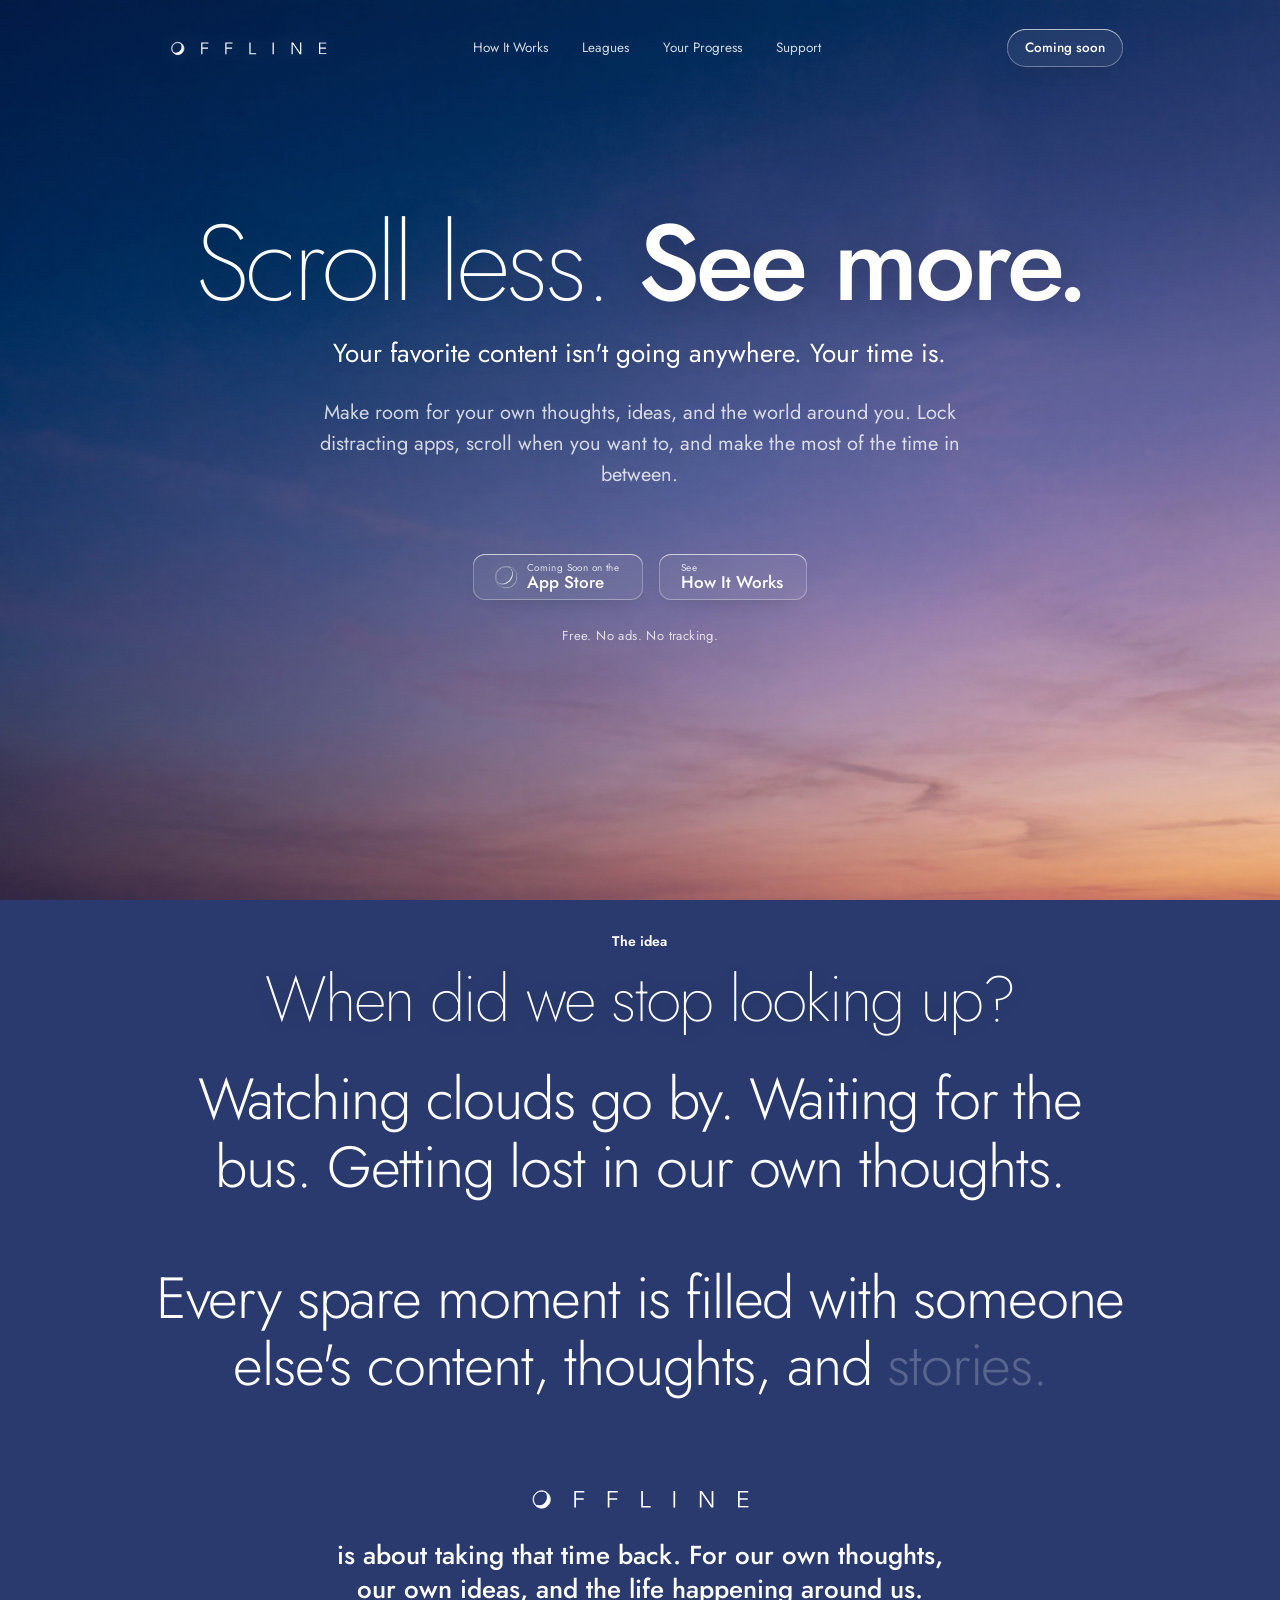
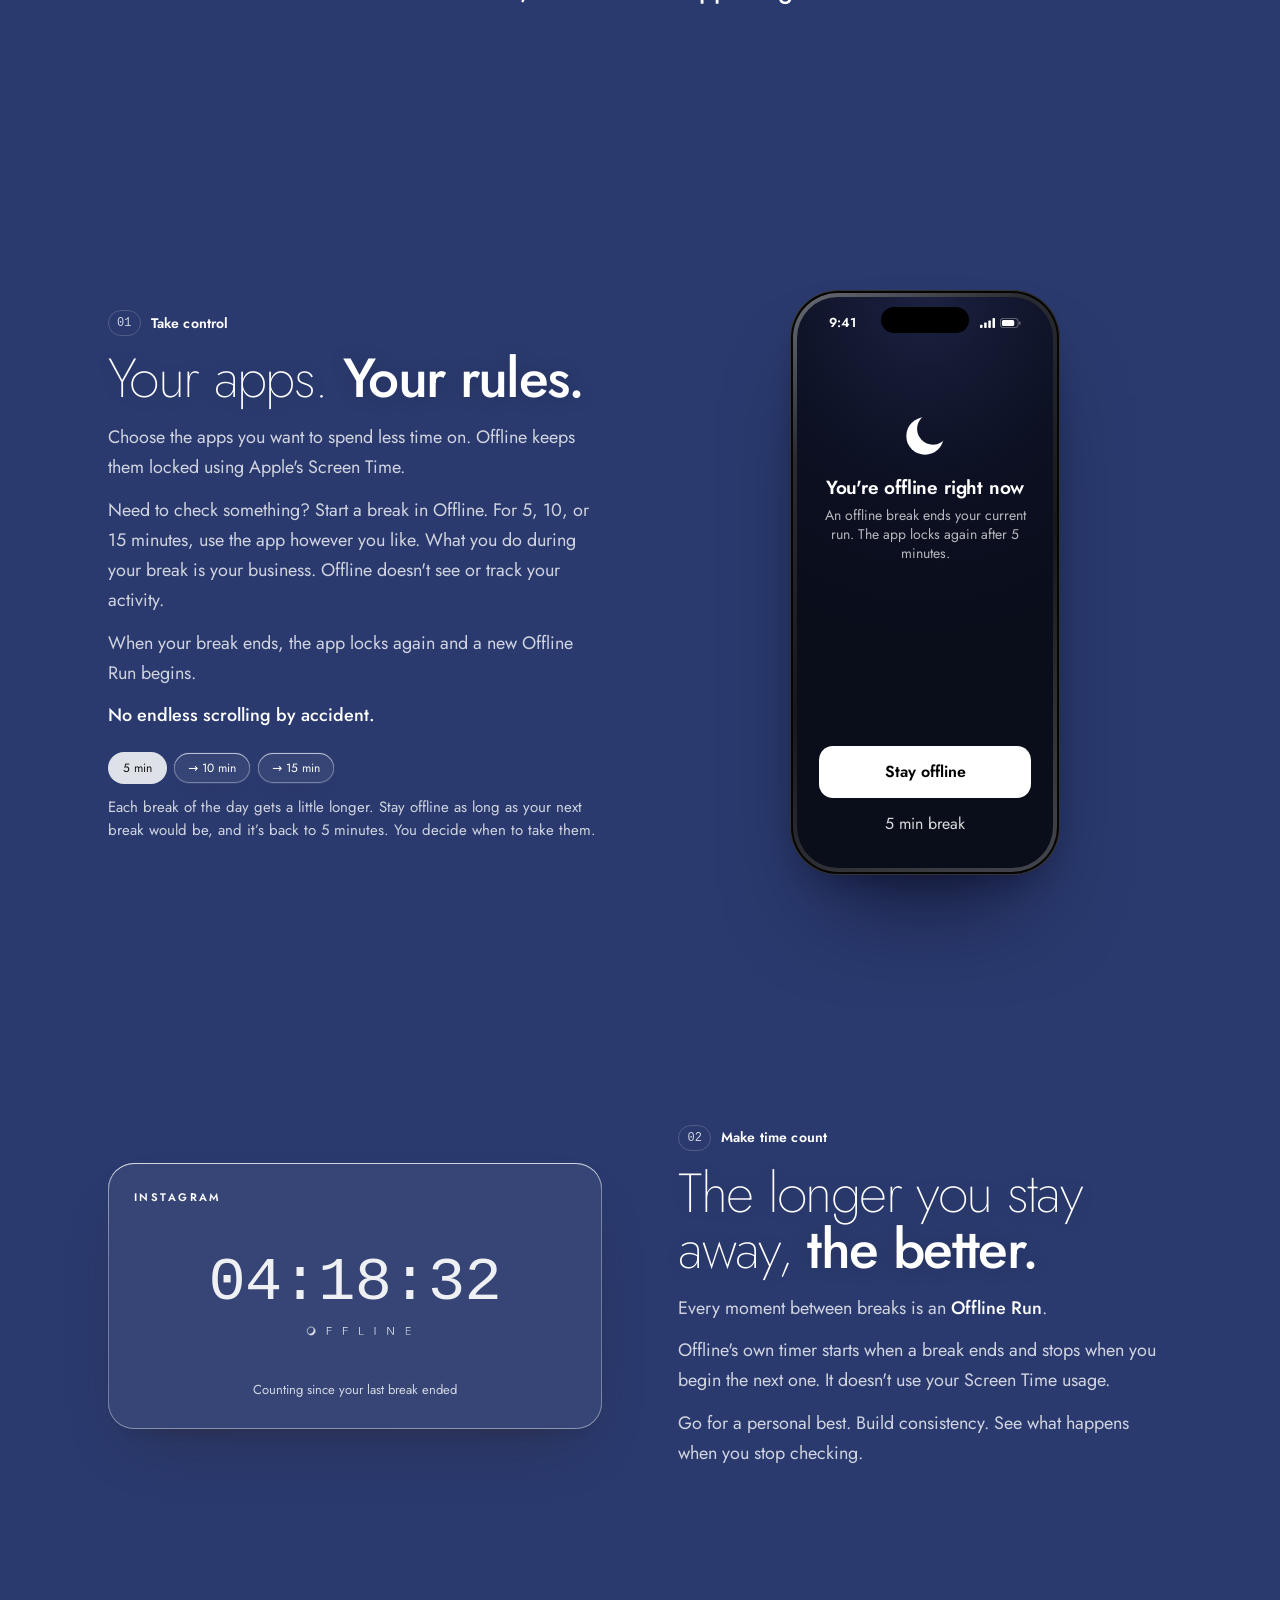
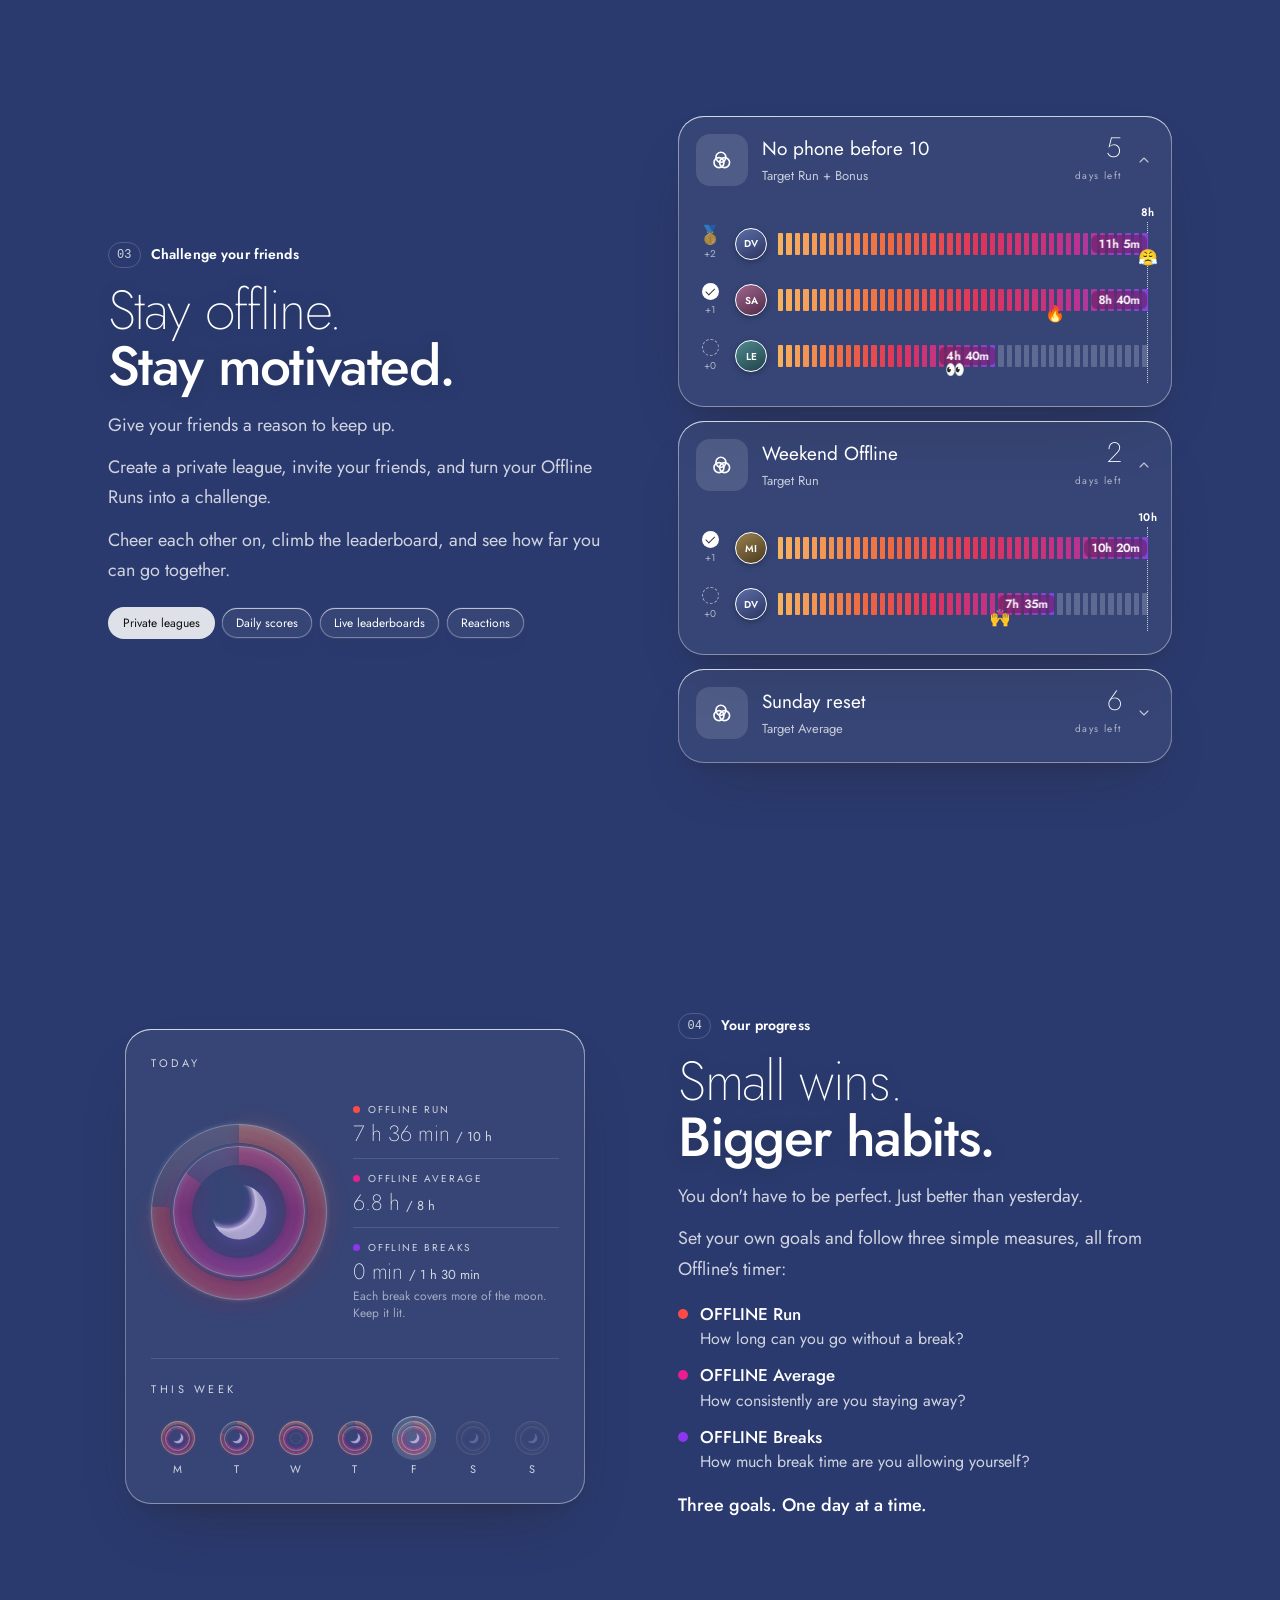
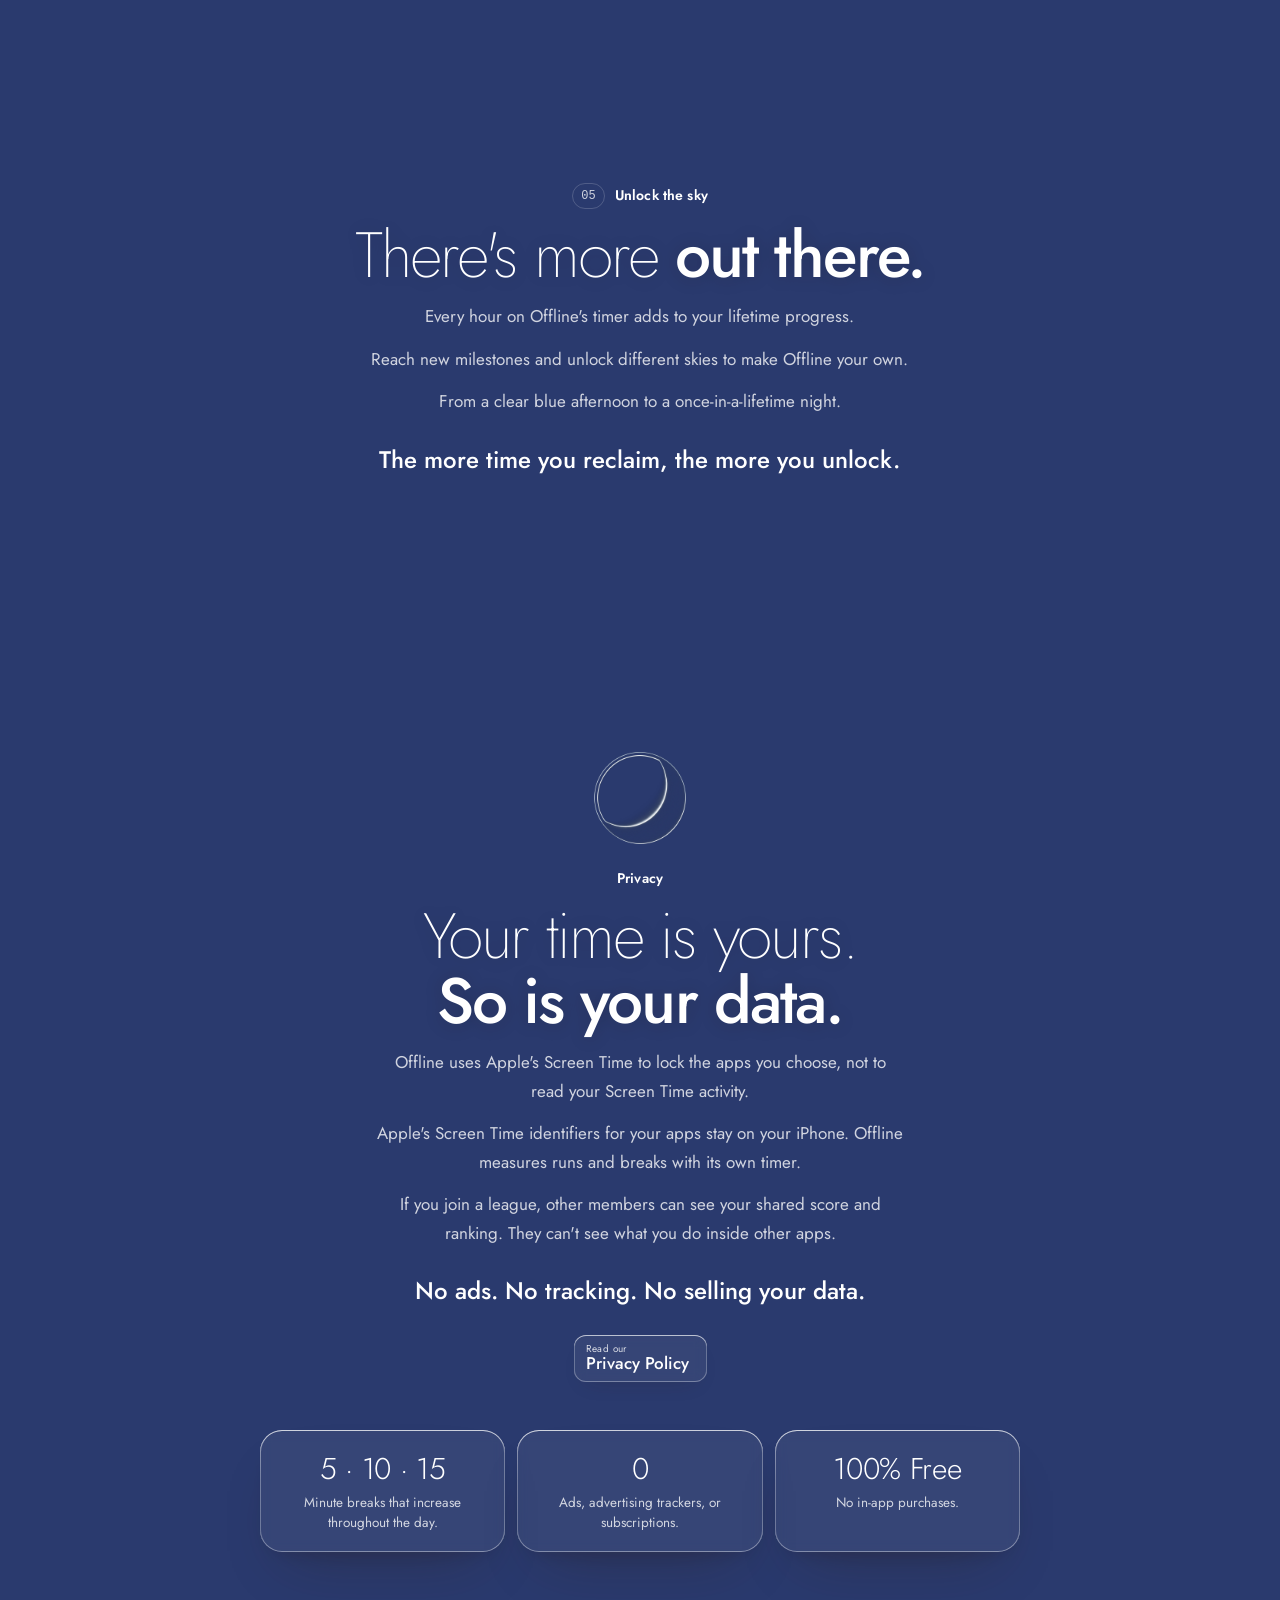
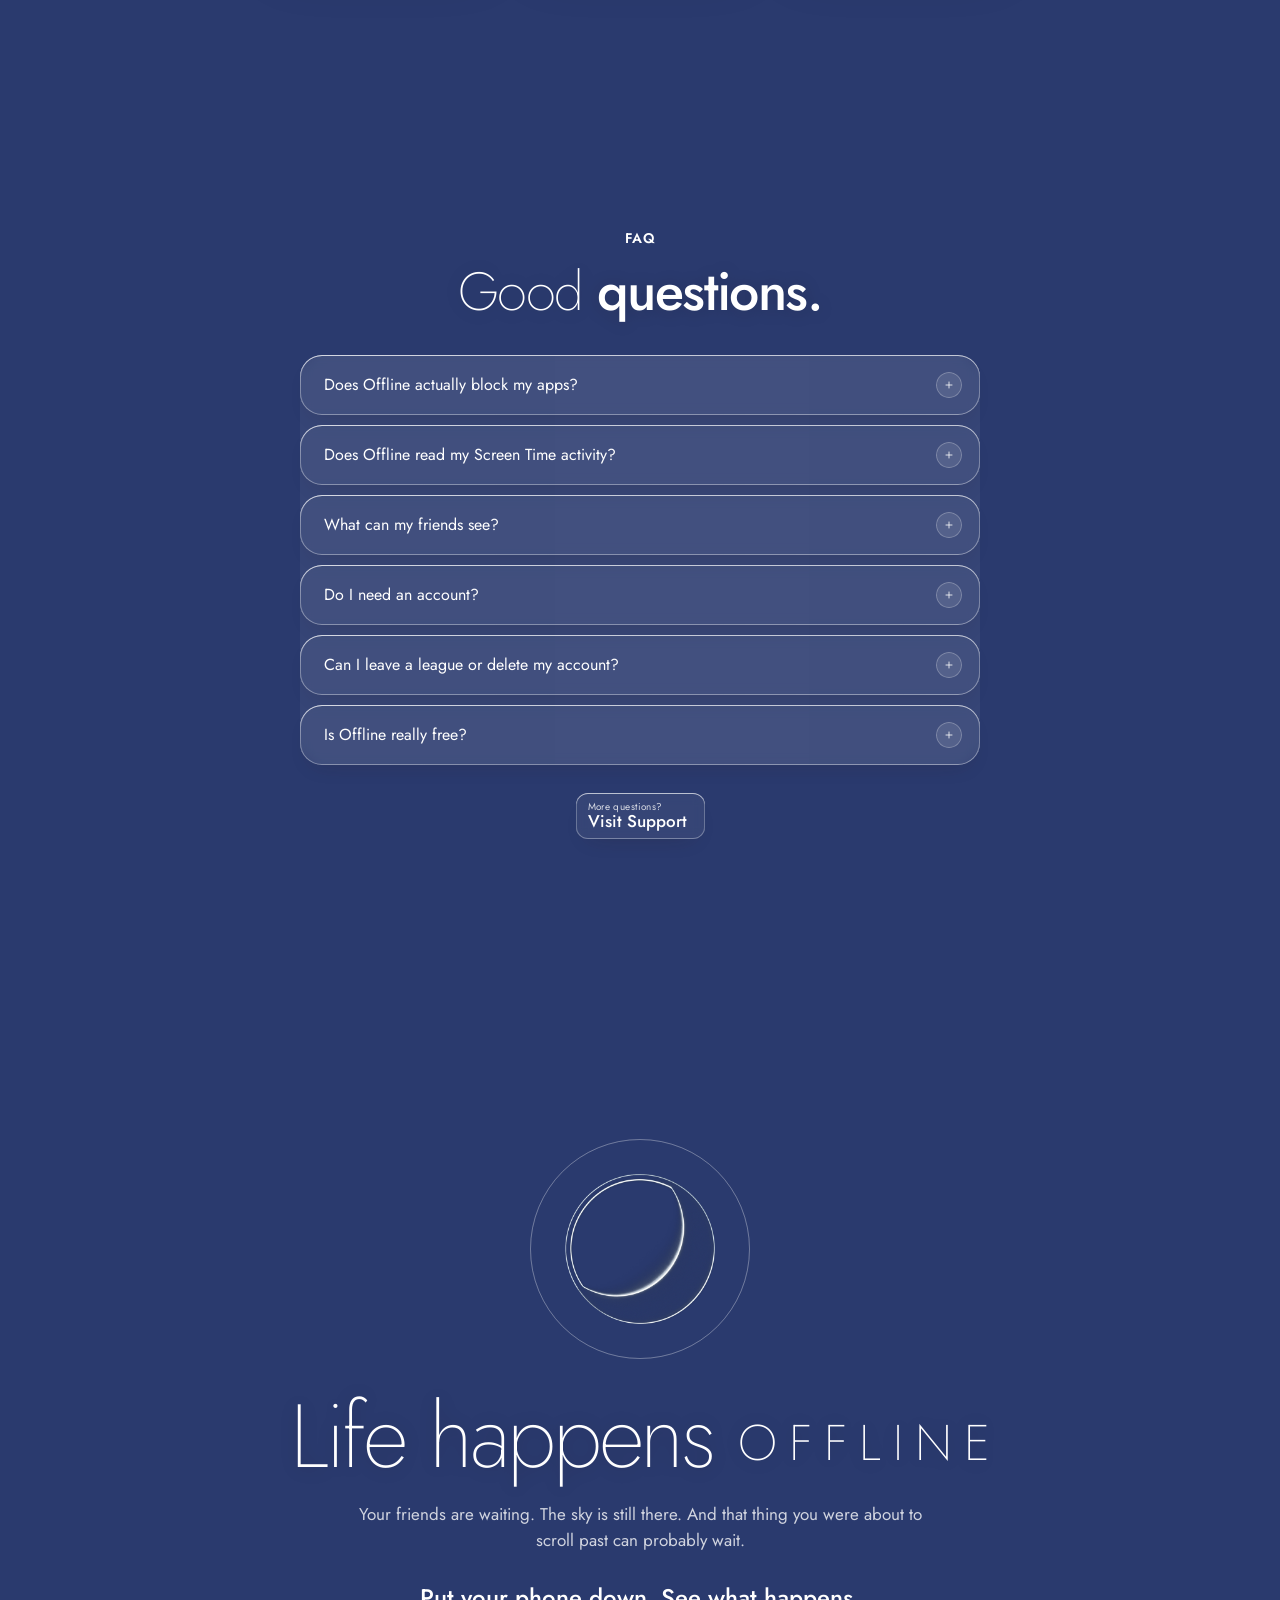
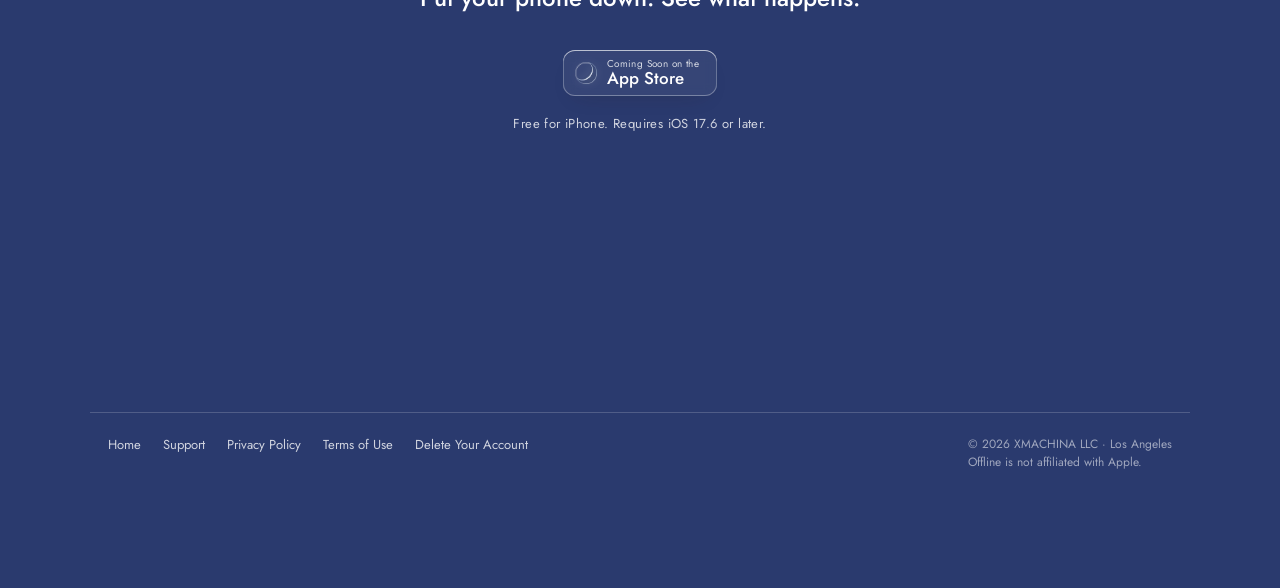
==== commit 8cbf8ac9: "Rename OFFLINE Break Time to OFFLINE Breaks Co-Authored-By: Claude Opus 5.5 <noreply@anthropic.com> " ====
--- a/index.html
+++ b/index.html
@@ -106,7 +106,7 @@
     <ul class="measures">
       <li><i style="background:#ff4b48"></i><b>OFFLINE Run</b> How long can you go without a break?</li>
       <li><i style="background:#e91e8f"></i><b>OFFLINE Average</b> How consistently are you staying away?</li>
-      <li><i style="background:#8e35f0"></i><b>OFFLINE Break Time</b> How much break time are you allowing yourself?</li>
+      <li><i style="background:#8e35f0"></i><b>OFFLINE Breaks</b> How much break time are you allowing yourself?</li>
     </ul>
     <p class="body"><strong>Three goals. One day at a time.</strong></p>
   </div>
@@ -114,11 +114,11 @@
     <section class="card pad glow" aria-label="Today">
       <p class="lab">Today</p>
       <div class="rings">
-        <div class="rings-art" role="img" aria-label="Two rings: run 76 percent, average 85 percent; the Break Time moon fully lit"><div class="prs phase" style="width:176px;height:176px"><div class="pr" style="inset:0.0px;--w:19.4px;--d:176.0px;--p:273.6deg;--c0:#FF6A3D;--c1:#FF2D55"><i class="trk"></i><i class="glow"></i><i class="arc"></i><i class="rim"></i></div><div class="pr" style="inset:22.3px;--w:19.4px;--d:131.5px;--p:306.0deg;--c0:#FF1F6E;--c1:#D41BB0"><i class="trk"></i><i class="glow"></i><i class="arc"></i><i class="rim"></i></div><span class="pr-moon"><svg class="moonphase" width="141" height="141" viewBox="-30 -30 160 160" aria-hidden="true"><defs><mask id="mpt" maskUnits="userSpaceOnUse" x="-30" y="-30" width="160" height="160"><rect x="-30" y="-30" width="160" height="160" fill="#fff"/><circle cx="28.83" cy="30.28" r="50" fill="#000"/></mask><mask id="mdt" maskUnits="userSpaceOnUse" x="-30" y="-30" width="160" height="160"><circle cx="50" cy="50" r="50" fill="#fff"/></mask><filter id="mbt" filterUnits="userSpaceOnUse" x="-30" y="-30" width="160" height="160"><feGaussianBlur stdDeviation="12"/></filter><filter id="met" filterUnits="userSpaceOnUse" x="-30" y="-30" width="160" height="160"><feGaussianBlur stdDeviation="3.5"/></filter></defs><g filter="url(#mbt)" opacity=".45"><circle cx="50" cy="50" r="50" fill="#a24bf0" mask="url(#mpt)"/></g><circle cx="50" cy="50" r="50" fill="#fff" opacity=".5" mask="url(#mpt)"/><g mask="url(#mdt)"><circle class="mp-edge" cx="28.83" cy="30.28" r="50" fill="none" stroke="#e6d9ff" stroke-width="5" filter="url(#met)"/></g></svg></span></div></div>
+        <div class="rings-art" role="img" aria-label="Two rings: run 76 percent, average 85 percent; the Breaks moon fully lit"><div class="prs phase" style="width:176px;height:176px"><div class="pr" style="inset:0.0px;--w:19.4px;--d:176.0px;--p:273.6deg;--c0:#FF6A3D;--c1:#FF2D55"><i class="trk"></i><i class="glow"></i><i class="arc"></i><i class="rim"></i></div><div class="pr" style="inset:22.3px;--w:19.4px;--d:131.5px;--p:306.0deg;--c0:#FF1F6E;--c1:#D41BB0"><i class="trk"></i><i class="glow"></i><i class="arc"></i><i class="rim"></i></div><span class="pr-moon"><svg class="moonphase" width="141" height="141" viewBox="-30 -30 160 160" aria-hidden="true"><defs><mask id="mpt" maskUnits="userSpaceOnUse" x="-30" y="-30" width="160" height="160"><rect x="-30" y="-30" width="160" height="160" fill="#fff"/><circle cx="28.83" cy="30.28" r="50" fill="#000"/></mask><mask id="mdt" maskUnits="userSpaceOnUse" x="-30" y="-30" width="160" height="160"><circle cx="50" cy="50" r="50" fill="#fff"/></mask><filter id="mbt" filterUnits="userSpaceOnUse" x="-30" y="-30" width="160" height="160"><feGaussianBlur stdDeviation="12"/></filter><filter id="met" filterUnits="userSpaceOnUse" x="-30" y="-30" width="160" height="160"><feGaussianBlur stdDeviation="3.5"/></filter></defs><g filter="url(#mbt)" opacity=".45"><circle cx="50" cy="50" r="50" fill="#a24bf0" mask="url(#mpt)"/></g><circle cx="50" cy="50" r="50" fill="#fff" opacity=".5" mask="url(#mpt)"/><g mask="url(#mdt)"><circle class="mp-edge" cx="28.83" cy="30.28" r="50" fill="none" stroke="#e6d9ff" stroke-width="5" filter="url(#met)"/></g></svg></span></div></div>
         <div class="ring-list">
           <div><div class="k"><i style="background:#ff4b48"></i>OFFLINE Run</div><div class="v">7 h 36 min<small>/ 10 h</small></div></div>
           <div><div class="k"><i style="background:#e91e8f"></i>OFFLINE Average</div><div class="v">6.8 h<small>/ 8 h</small></div></div>
-          <div><div class="k"><i style="background:#8e35f0"></i>OFFLINE Break Time</div><div class="v">0 min<small>/ 1 h 30 min</small></div><p class="moon-note">Each break covers more of the moon. Keep it lit.</p></div>
+          <div><div class="k"><i style="background:#8e35f0"></i>OFFLINE Breaks</div><div class="v">0 min<small>/ 1 h 30 min</small></div><p class="moon-note">Each break covers more of the moon. Keep it lit.</p></div>
         </div>
       </div>
       <p class="lab week-lab">This week</p>
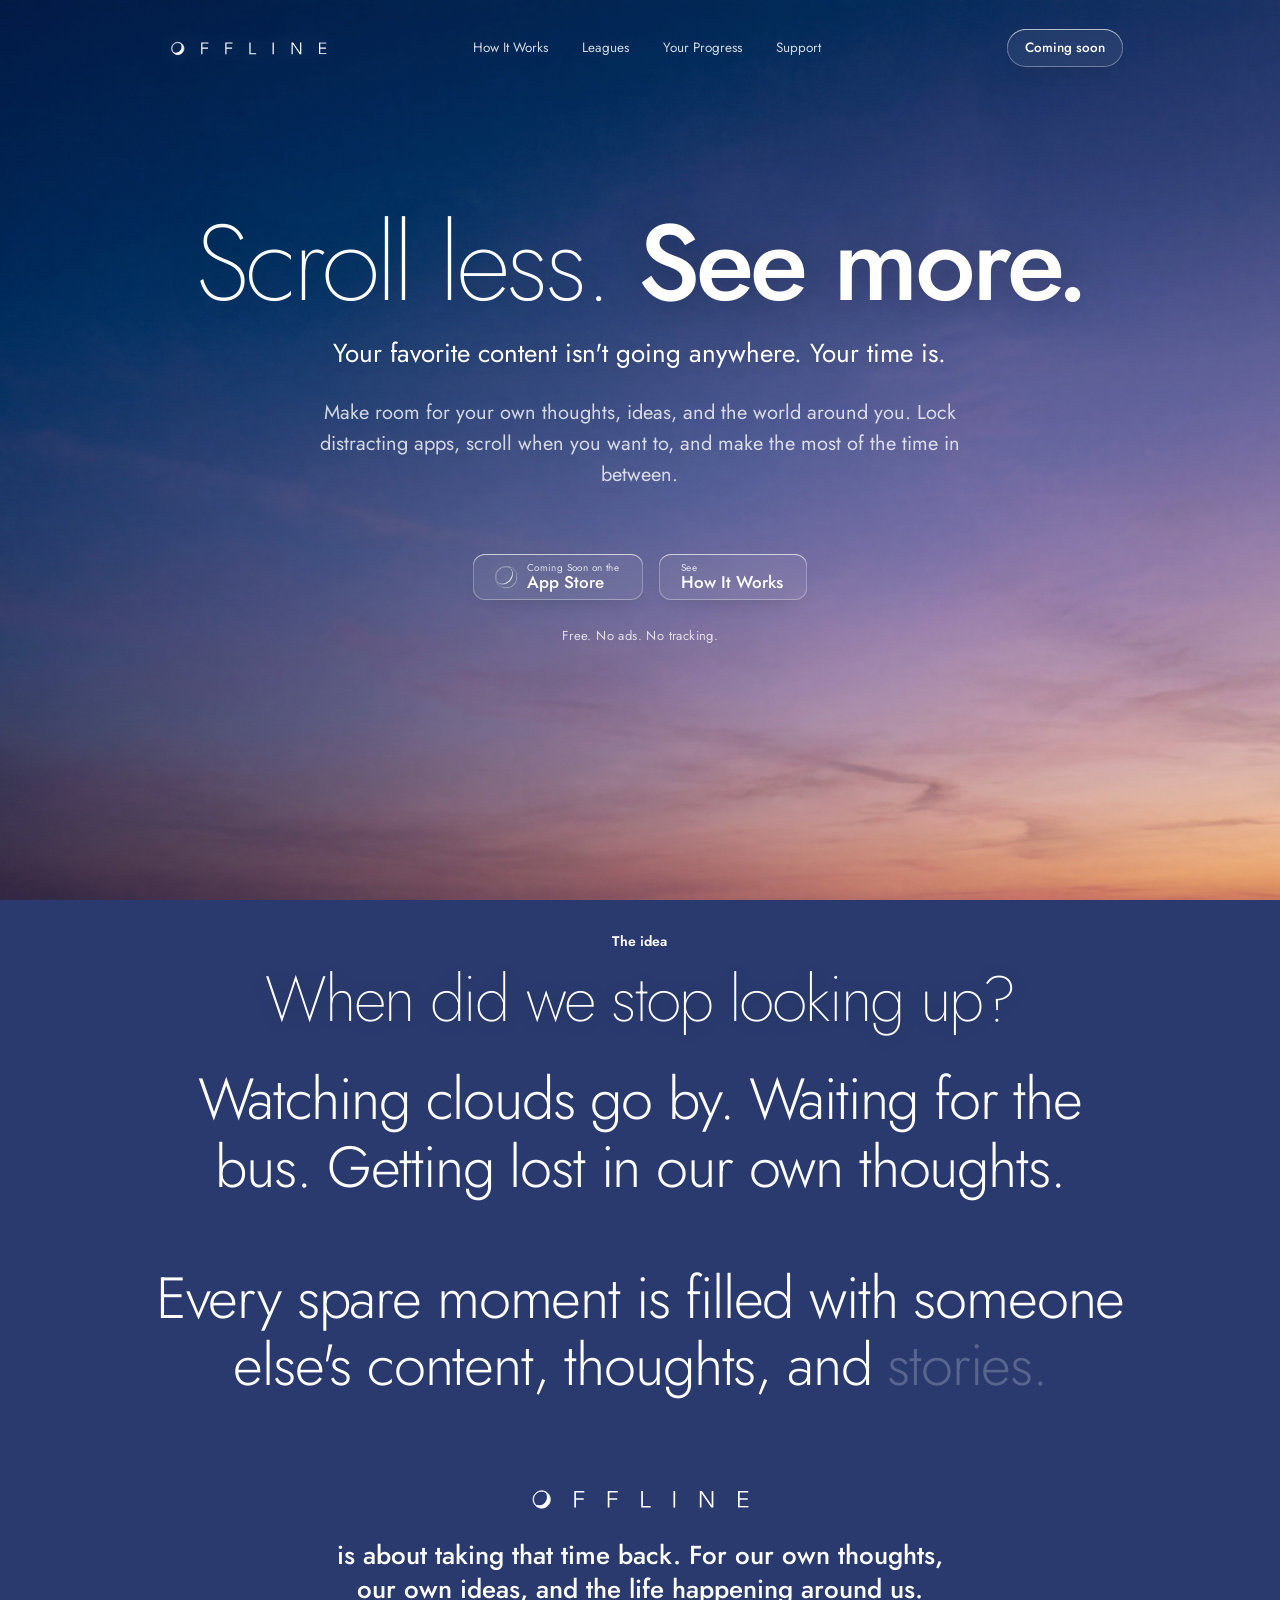
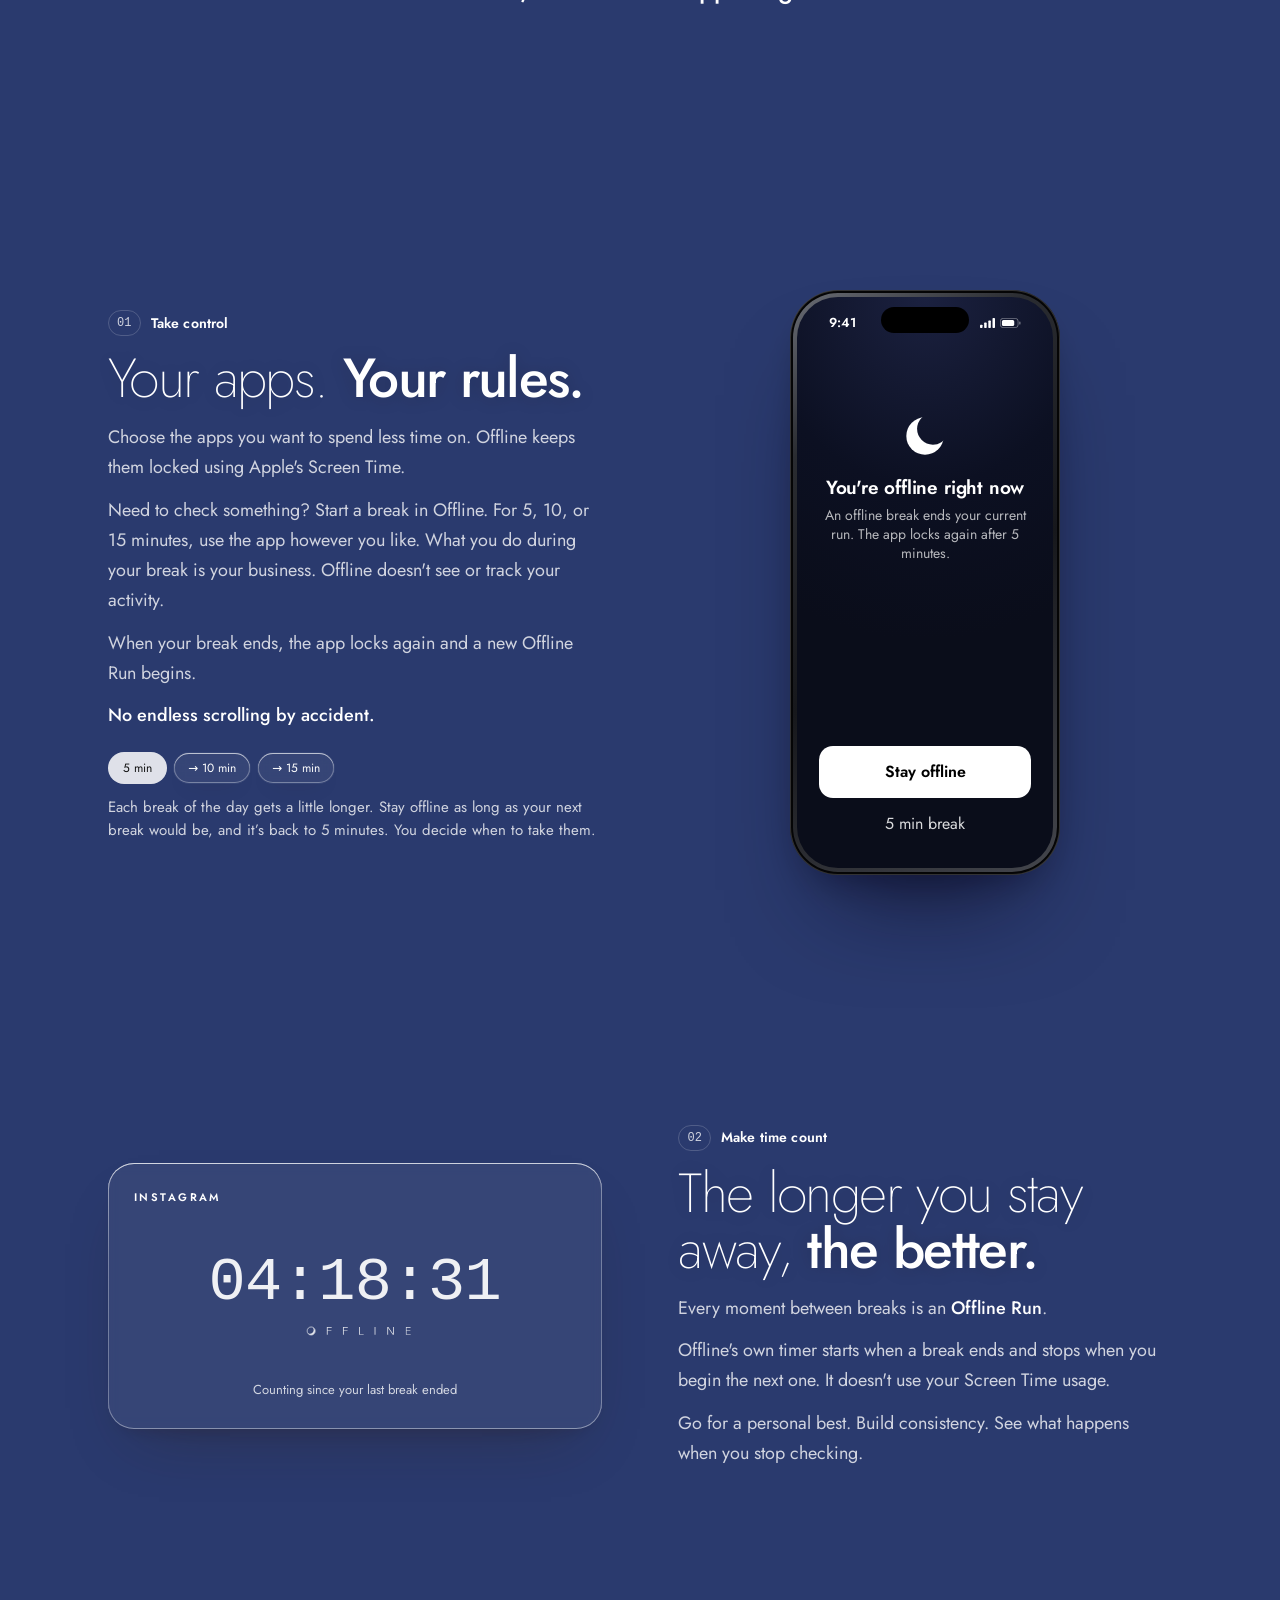
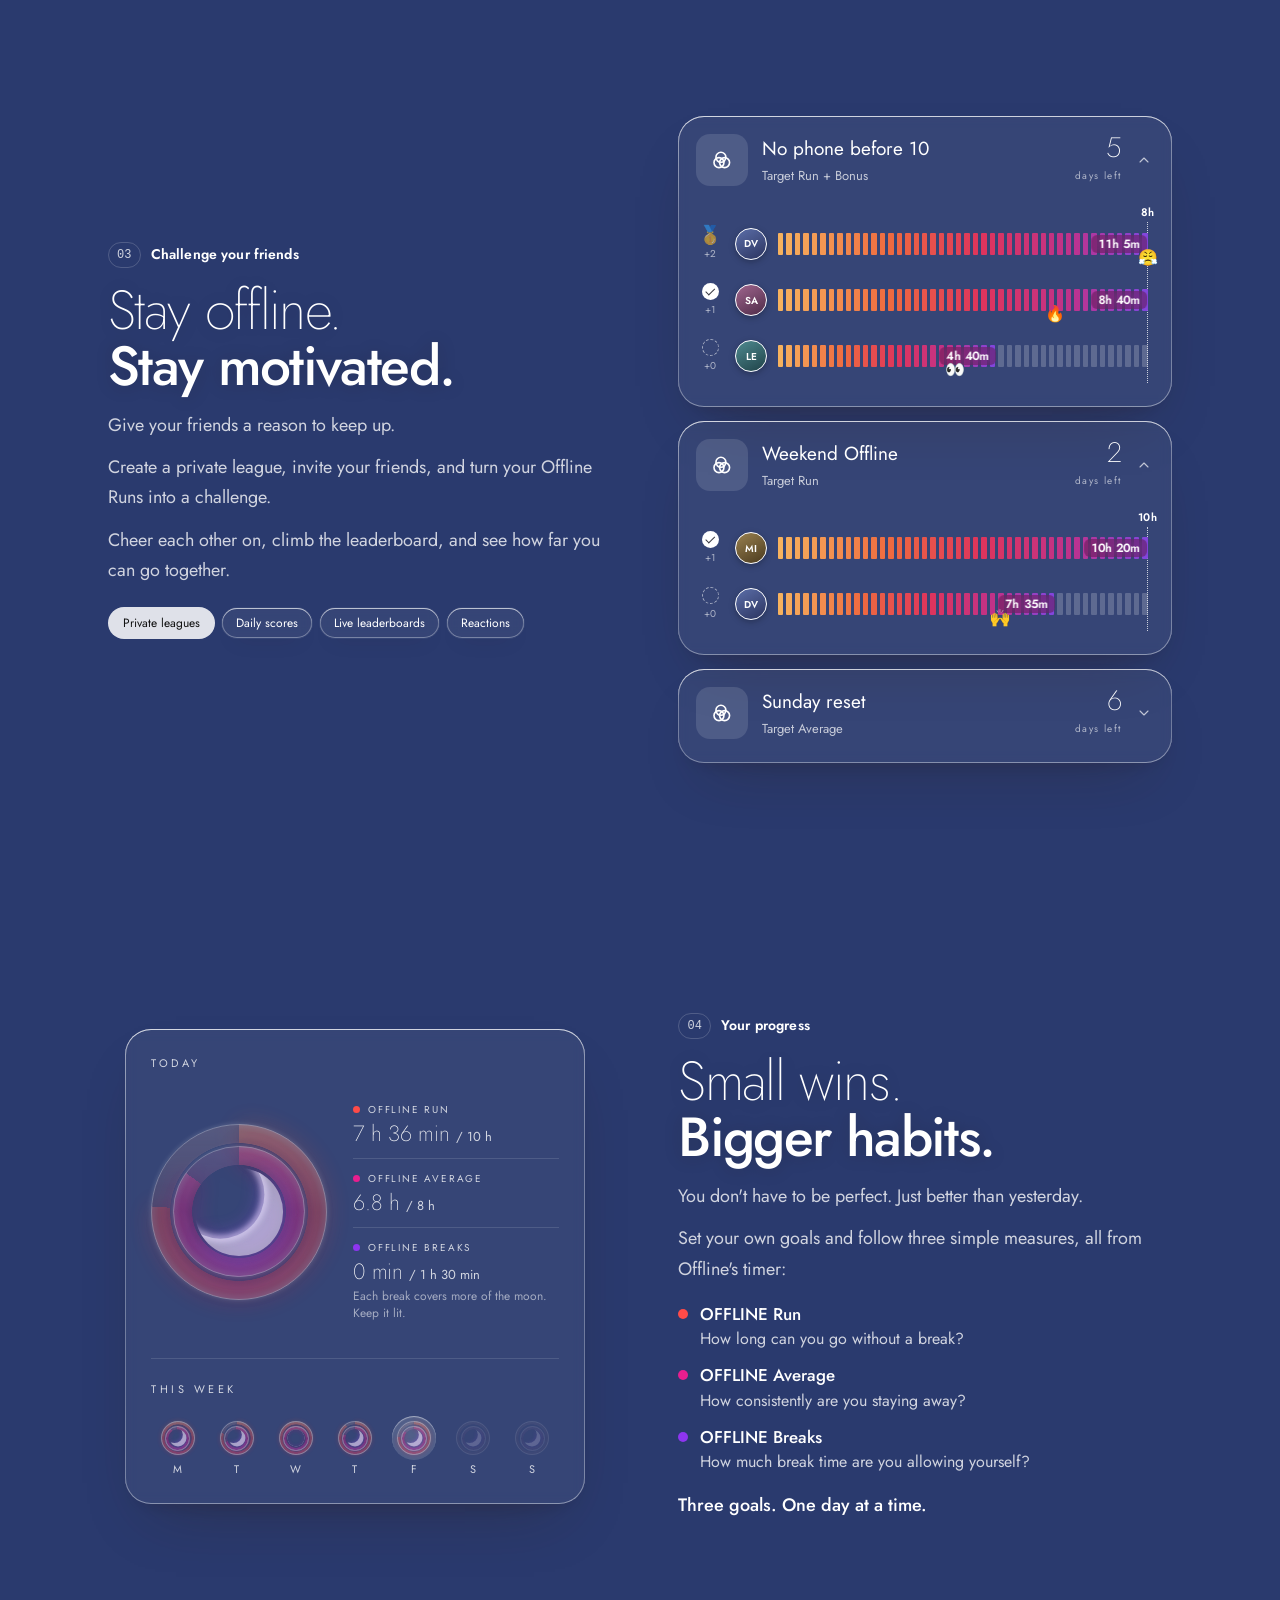
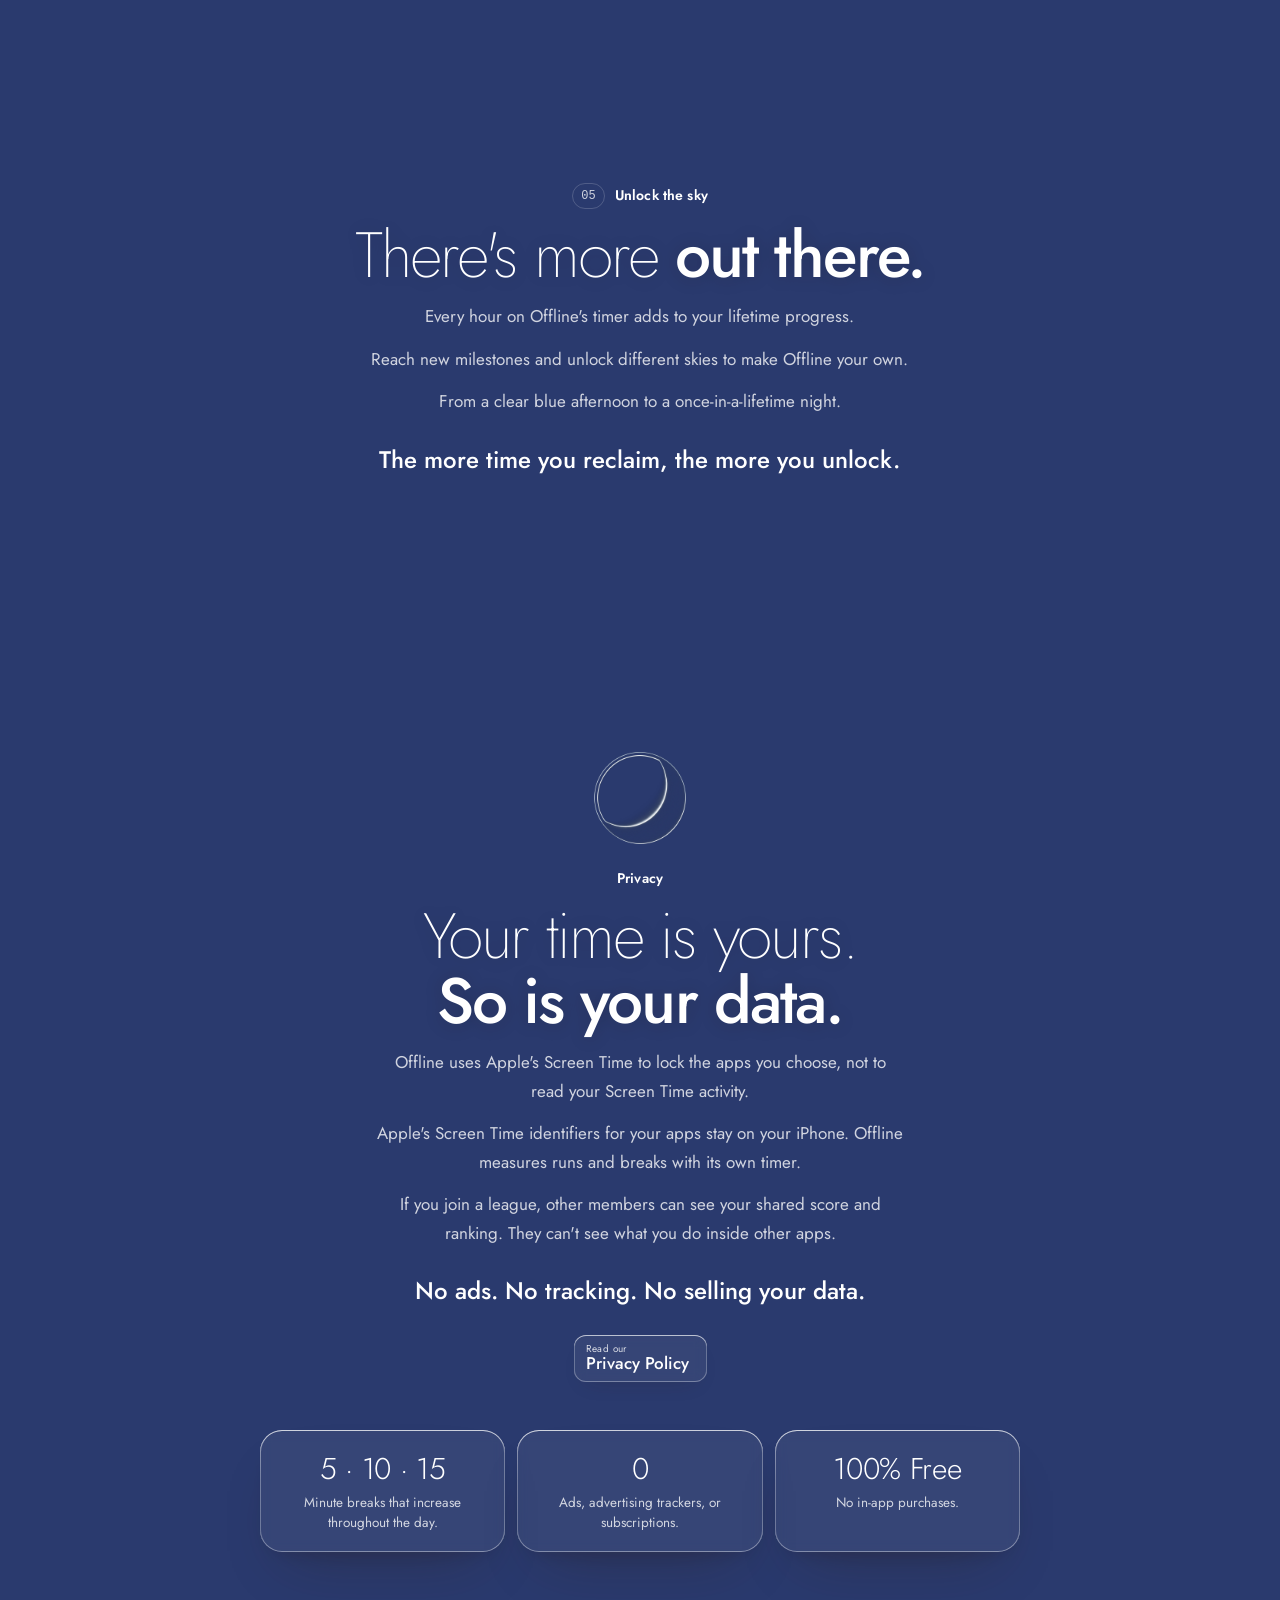
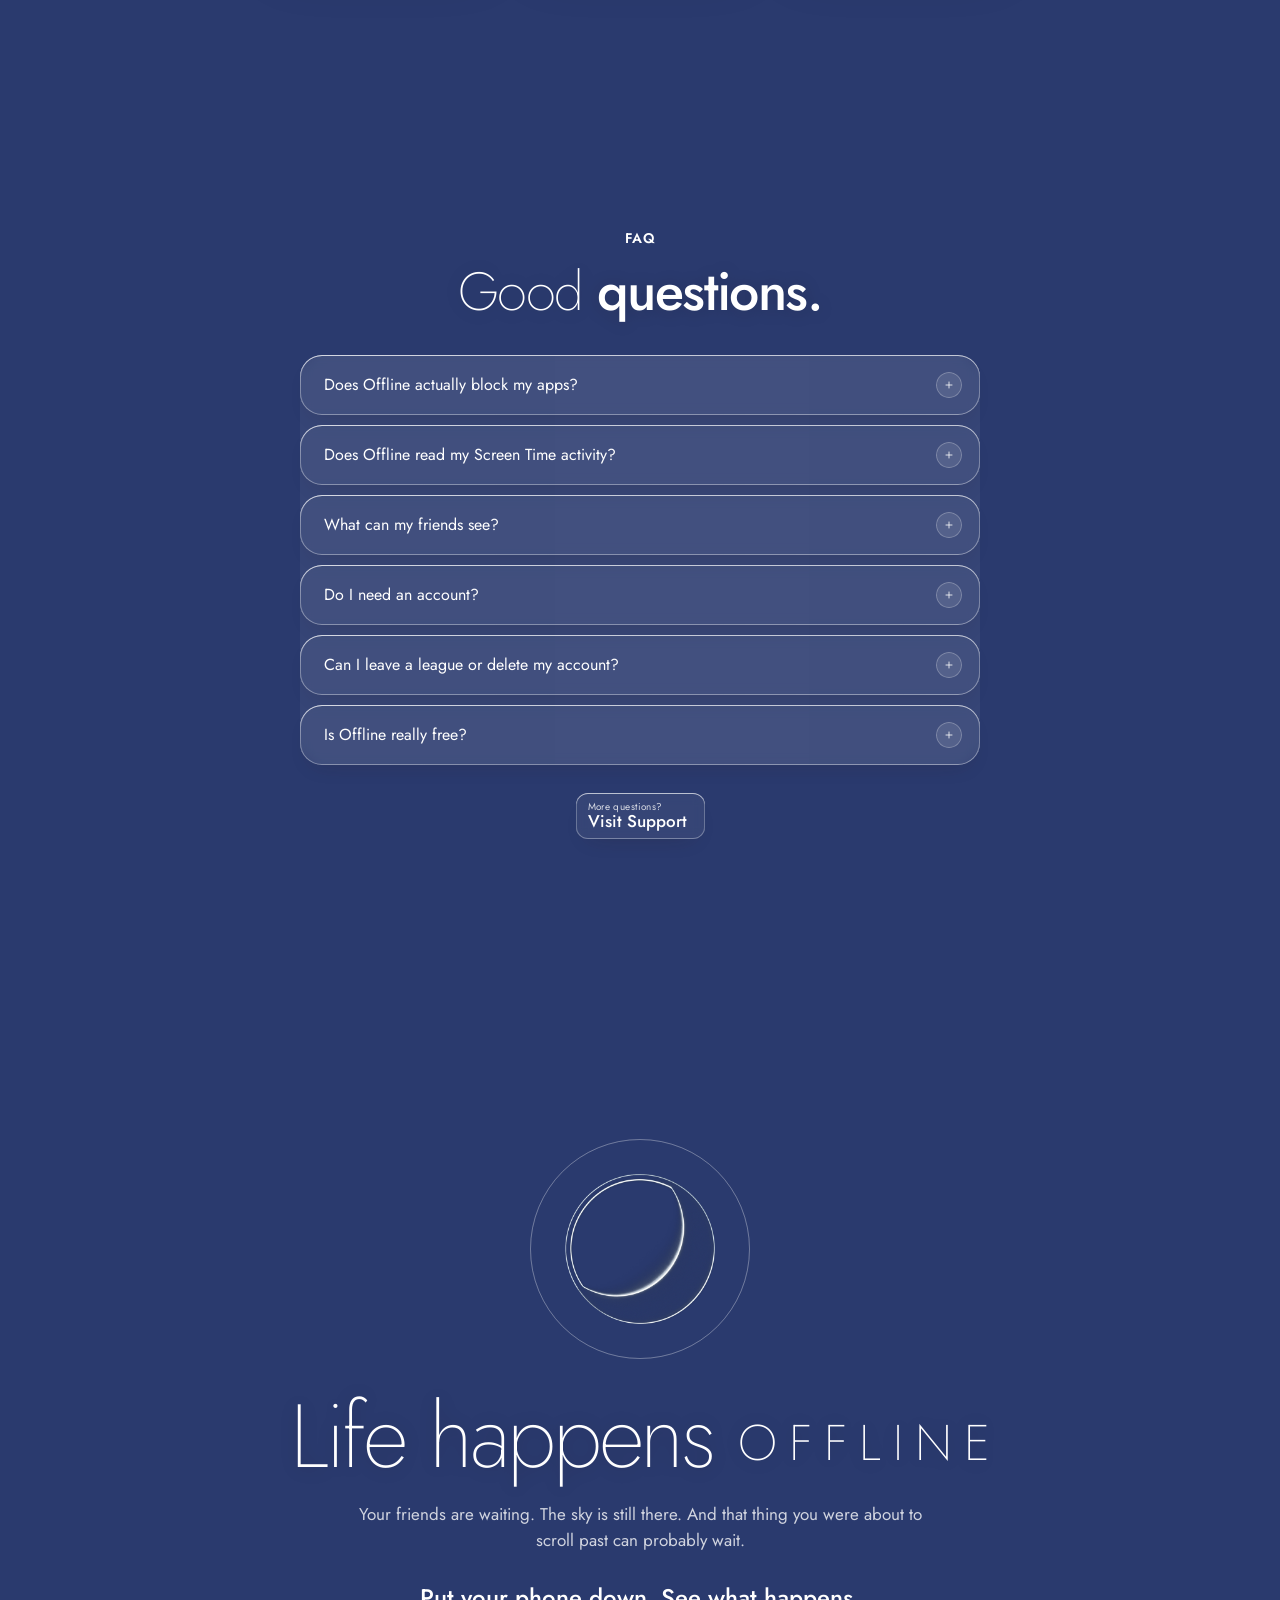
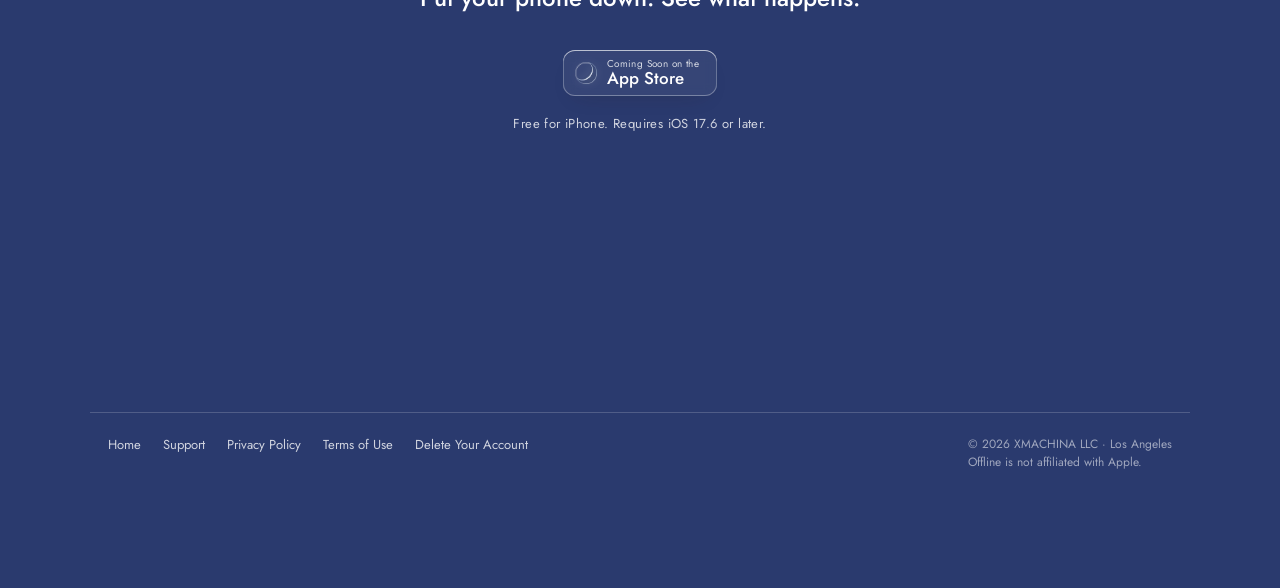
==== commit 18ee5135: "Website icon = the current app icon; moon in the Today card at its real size Co-Authored-By: Claude " ====
--- a/index.html
+++ b/index.html
@@ -10,8 +10,8 @@
 <meta property="og:title" content="Offline — Scroll Less. See More.">
 <meta property="og:description" content="Take back your time from distracting apps. Build offline streaks, challenge your friends, and make being offline a game. Free for iPhone.">
 <meta property="og:image" content="https://offlineapp.us/img/og.jpg?v=2">
-<link rel="icon" type="image/png" href="img/favicon.png">
-<link rel="apple-touch-icon" href="img/apple-touch-icon.png">
+<link rel="icon" type="image/png" href="img/favicon.png?v=2">
+<link rel="apple-touch-icon" href="img/apple-touch-icon.png?v=2">
 
 <link rel="stylesheet" href="style.css">
 </head>
@@ -114,7 +114,7 @@
     <section class="card pad glow" aria-label="Today">
       <p class="lab">Today</p>
       <div class="rings">
-        <div class="rings-art" role="img" aria-label="Two rings: run 76 percent, average 85 percent; the Breaks moon fully lit"><div class="prs phase" style="width:176px;height:176px"><div class="pr" style="inset:0.0px;--w:19.4px;--d:176.0px;--p:273.6deg;--c0:#FF6A3D;--c1:#FF2D55"><i class="trk"></i><i class="glow"></i><i class="arc"></i><i class="rim"></i></div><div class="pr" style="inset:22.3px;--w:19.4px;--d:131.5px;--p:306.0deg;--c0:#FF1F6E;--c1:#D41BB0"><i class="trk"></i><i class="glow"></i><i class="arc"></i><i class="rim"></i></div><span class="pr-moon"><svg class="moonphase" width="141" height="141" viewBox="-30 -30 160 160" aria-hidden="true"><defs><mask id="mpt" maskUnits="userSpaceOnUse" x="-30" y="-30" width="160" height="160"><rect x="-30" y="-30" width="160" height="160" fill="#fff"/><circle cx="28.83" cy="30.28" r="50" fill="#000"/></mask><mask id="mdt" maskUnits="userSpaceOnUse" x="-30" y="-30" width="160" height="160"><circle cx="50" cy="50" r="50" fill="#fff"/></mask><filter id="mbt" filterUnits="userSpaceOnUse" x="-30" y="-30" width="160" height="160"><feGaussianBlur stdDeviation="12"/></filter><filter id="met" filterUnits="userSpaceOnUse" x="-30" y="-30" width="160" height="160"><feGaussianBlur stdDeviation="3.5"/></filter></defs><g filter="url(#mbt)" opacity=".45"><circle cx="50" cy="50" r="50" fill="#a24bf0" mask="url(#mpt)"/></g><circle cx="50" cy="50" r="50" fill="#fff" opacity=".5" mask="url(#mpt)"/><g mask="url(#mdt)"><circle class="mp-edge" cx="28.83" cy="30.28" r="50" fill="none" stroke="#e6d9ff" stroke-width="5" filter="url(#met)"/></g></svg></span></div></div>
+        <div class="rings-art" role="img" aria-label="Two rings: run 76 percent, average 85 percent; the Breaks moon fully lit"><div class="prs phase" style="width:176px;height:176px"><div class="pr" style="inset:0.0px;--w:19.4px;--d:176.0px;--p:273.6deg;--c0:#FF6A3D;--c1:#FF2D55"><i class="trk"></i><i class="glow"></i><i class="arc"></i><i class="rim"></i></div><div class="pr" style="inset:22.3px;--w:19.4px;--d:131.5px;--p:306.0deg;--c0:#FF1F6E;--c1:#D41BB0"><i class="trk"></i><i class="glow"></i><i class="arc"></i><i class="rim"></i></div><span class="pr-moon"><svg class="moonphase" width="141" height="141" style="width:141px;height:141px" viewBox="-30 -30 160 160" aria-hidden="true"><defs><mask id="mpt" maskUnits="userSpaceOnUse" x="-30" y="-30" width="160" height="160"><rect x="-30" y="-30" width="160" height="160" fill="#fff"/><circle cx="28.83" cy="30.28" r="50" fill="#000"/></mask><mask id="mdt" maskUnits="userSpaceOnUse" x="-30" y="-30" width="160" height="160"><circle cx="50" cy="50" r="50" fill="#fff"/></mask><filter id="mbt" filterUnits="userSpaceOnUse" x="-30" y="-30" width="160" height="160"><feGaussianBlur stdDeviation="12"/></filter><filter id="met" filterUnits="userSpaceOnUse" x="-30" y="-30" width="160" height="160"><feGaussianBlur stdDeviation="3.5"/></filter></defs><g filter="url(#mbt)" opacity=".45"><circle cx="50" cy="50" r="50" fill="#a24bf0" mask="url(#mpt)"/></g><circle cx="50" cy="50" r="50" fill="#fff" opacity=".5" mask="url(#mpt)"/><g mask="url(#mdt)"><circle class="mp-edge" cx="28.83" cy="30.28" r="50" fill="none" stroke="#e6d9ff" stroke-width="5" filter="url(#met)"/></g></svg></span></div></div>
         <div class="ring-list">
           <div><div class="k"><i style="background:#ff4b48"></i>OFFLINE Run</div><div class="v">7 h 36 min<small>/ 10 h</small></div></div>
           <div><div class="k"><i style="background:#e91e8f"></i>OFFLINE Average</div><div class="v">6.8 h<small>/ 8 h</small></div></div>
@@ -122,7 +122,7 @@
         </div>
       </div>
       <p class="lab week-lab">This week</p>
-      <div class="week"><div><div class="prs phase" style="width:34px;height:34px"><div class="pr" style="inset:0.0px;--w:3.7px;--d:34.0px;--p:360.0deg;--c0:#FF6A3D;--c1:#FF2D55"><i class="trk"></i><i class="glow"></i><i class="arc"></i><i class="rim"></i></div><div class="pr" style="inset:4.3px;--w:3.7px;--d:25.4px;--p:324.0deg;--c0:#FF1F6E;--c1:#D41BB0"><i class="trk"></i><i class="glow"></i><i class="arc"></i><i class="rim"></i></div><span class="pr-moon"><svg class="moonphase" width="27" height="27" viewBox="-30 -30 160 160" aria-hidden="true"><defs><mask id="mpw0" maskUnits="userSpaceOnUse" x="-30" y="-30" width="160" height="160"><rect x="-30" y="-30" width="160" height="160" fill="#fff"/><circle cx="28.83" cy="30.28" r="50" fill="#000"/></mask><mask id="mdw0" maskUnits="userSpaceOnUse" x="-30" y="-30" width="160" height="160"><circle cx="50" cy="50" r="50" fill="#fff"/></mask><filter id="mbw0" filterUnits="userSpaceOnUse" x="-30" y="-30" width="160" height="160"><feGaussianBlur stdDeviation="12"/></filter><filter id="mew0" filterUnits="userSpaceOnUse" x="-30" y="-30" width="160" height="160"><feGaussianBlur stdDeviation="3.5"/></filter></defs><g filter="url(#mbw0)" opacity=".45"><circle cx="50" cy="50" r="50" fill="#a24bf0" mask="url(#mpw0)"/></g><circle cx="50" cy="50" r="50" fill="#fff" opacity=".5" mask="url(#mpw0)"/></svg></span></div><span>M</span></div><div><div class="prs phase" style="width:34px;height:34px"><div class="pr" style="inset:0.0px;--w:3.7px;--d:34.0px;--p:288.0deg;--c0:#FF6A3D;--c1:#FF2D55"><i class="trk"></i><i class="glow"></i><i class="arc"></i><i class="rim"></i></div><div class="pr" style="inset:4.3px;--w:3.7px;--d:25.4px;--p:252.0deg;--c0:#FF1F6E;--c1:#D41BB0"><i class="trk"></i><i class="glow"></i><i class="arc"></i><i class="rim"></i></div><span class="pr-moon"><svg class="moonphase" width="27" height="27" viewBox="-30 -30 160 160" aria-hidden="true"><defs><mask id="mpw1" maskUnits="userSpaceOnUse" x="-30" y="-30" width="160" height="160"><rect x="-30" y="-30" width="160" height="160" fill="#fff"/><circle cx="28.83" cy="30.28" r="50" fill="#000"/></mask><mask id="mdw1" maskUnits="userSpaceOnUse" x="-30" y="-30" width="160" height="160"><circle cx="50" cy="50" r="50" fill="#fff"/></mask><filter id="mbw1" filterUnits="userSpaceOnUse" x="-30" y="-30" width="160" height="160"><feGaussianBlur stdDeviation="12"/></filter><filter id="mew1" filterUnits="userSpaceOnUse" x="-30" y="-30" width="160" height="160"><feGaussianBlur stdDeviation="3.5"/></filter></defs><g filter="url(#mbw1)" opacity=".45"><circle cx="50" cy="50" r="50" fill="#a24bf0" mask="url(#mpw1)"/></g><circle cx="50" cy="50" r="50" fill="#fff" opacity=".5" mask="url(#mpw1)"/></svg></span></div><span>T</span></div><div><div class="prs phase" style="width:34px;height:34px"><div class="pr" style="inset:0.0px;--w:3.7px;--d:34.0px;--p:360.0deg;--c0:#FF6A3D;--c1:#FF2D55"><i class="trk"></i><i class="glow"></i><i class="arc"></i><i class="rim"></i></div><div class="pr" style="inset:4.3px;--w:3.7px;--d:25.4px;--p:360.0deg;--c0:#FF1F6E;--c1:#D41BB0"><i class="trk"></i><i class="glow"></i><i class="arc"></i><i class="rim"></i></div><span class="pr-moon"><svg class="moonphase" width="27" height="27" viewBox="-30 -30 160 160" aria-hidden="true"><defs><mask id="mpw2" maskUnits="userSpaceOnUse" x="-30" y="-30" width="160" height="160"><rect x="-30" y="-30" width="160" height="160" fill="#fff"/><circle cx="50.00" cy="50.00" r="50" fill="#000"/></mask><mask id="mdw2" maskUnits="userSpaceOnUse" x="-30" y="-30" width="160" height="160"><circle cx="50" cy="50" r="50" fill="#fff"/></mask><filter id="mbw2" filterUnits="userSpaceOnUse" x="-30" y="-30" width="160" height="160"><feGaussianBlur stdDeviation="12"/></filter><filter id="mew2" filterUnits="userSpaceOnUse" x="-30" y="-30" width="160" height="160"><feGaussianBlur stdDeviation="3.5"/></filter></defs><g filter="url(#mbw2)" opacity=".45"><circle cx="50" cy="50" r="50" fill="#a24bf0" mask="url(#mpw2)"/></g><circle cx="50" cy="50" r="50" fill="#fff" opacity=".5" mask="url(#mpw2)"/></svg></span></div><span>W</span></div><div><div class="prs phase" style="width:34px;height:34px"><div class="pr" style="inset:0.0px;--w:3.7px;--d:34.0px;--p:324.0deg;--c0:#FF6A3D;--c1:#FF2D55"><i class="trk"></i><i class="glow"></i><i class="arc"></i><i class="rim"></i></div><div class="pr" style="inset:4.3px;--w:3.7px;--d:25.4px;--p:288.0deg;--c0:#FF1F6E;--c1:#D41BB0"><i class="trk"></i><i class="glow"></i><i class="arc"></i><i class="rim"></i></div><span class="pr-moon"><svg class="moonphase" width="27" height="27" viewBox="-30 -30 160 160" aria-hidden="true"><defs><mask id="mpw3" maskUnits="userSpaceOnUse" x="-30" y="-30" width="160" height="160"><rect x="-30" y="-30" width="160" height="160" fill="#fff"/><circle cx="28.83" cy="30.28" r="50" fill="#000"/></mask><mask id="mdw3" maskUnits="userSpaceOnUse" x="-30" y="-30" width="160" height="160"><circle cx="50" cy="50" r="50" fill="#fff"/></mask><filter id="mbw3" filterUnits="userSpaceOnUse" x="-30" y="-30" width="160" height="160"><feGaussianBlur stdDeviation="12"/></filter><filter id="mew3" filterUnits="userSpaceOnUse" x="-30" y="-30" width="160" height="160"><feGaussianBlur stdDeviation="3.5"/></filter></defs><g filter="url(#mbw3)" opacity=".45"><circle cx="50" cy="50" r="50" fill="#a24bf0" mask="url(#mpw3)"/></g><circle cx="50" cy="50" r="50" fill="#fff" opacity=".5" mask="url(#mpw3)"/></svg></span></div><span>T</span></div><div class="today"><div class="prs phase" style="width:34px;height:34px"><div class="pr" style="inset:0.0px;--w:3.7px;--d:34.0px;--p:273.6deg;--c0:#FF6A3D;--c1:#FF2D55"><i class="trk"></i><i class="glow"></i><i class="arc"></i><i class="rim"></i></div><div class="pr" style="inset:4.3px;--w:3.7px;--d:25.4px;--p:306.0deg;--c0:#FF1F6E;--c1:#D41BB0"><i class="trk"></i><i class="glow"></i><i class="arc"></i><i class="rim"></i></div><span class="pr-moon"><svg class="moonphase" width="27" height="27" viewBox="-30 -30 160 160" aria-hidden="true"><defs><mask id="mpw4" maskUnits="userSpaceOnUse" x="-30" y="-30" width="160" height="160"><rect x="-30" y="-30" width="160" height="160" fill="#fff"/><circle cx="28.83" cy="30.28" r="50" fill="#000"/></mask><mask id="mdw4" maskUnits="userSpaceOnUse" x="-30" y="-30" width="160" height="160"><circle cx="50" cy="50" r="50" fill="#fff"/></mask><filter id="mbw4" filterUnits="userSpaceOnUse" x="-30" y="-30" width="160" height="160"><feGaussianBlur stdDeviation="12"/></filter><filter id="mew4" filterUnits="userSpaceOnUse" x="-30" y="-30" width="160" height="160"><feGaussianBlur stdDeviation="3.5"/></filter></defs><g filter="url(#mbw4)" opacity=".45"><circle cx="50" cy="50" r="50" fill="#a24bf0" mask="url(#mpw4)"/></g><circle cx="50" cy="50" r="50" fill="#fff" opacity=".5" mask="url(#mpw4)"/></svg></span></div><span>F</span></div><div><div class="prs dim phase" style="width:34px;height:34px"><div class="pr" style="inset:0.0px;--w:3.7px;--d:34.0px;--p:0.0deg;--c0:#FF6A3D;--c1:#FF2D55"><i class="trk"></i><i class="glow" data-empty></i><i class="arc" data-empty></i><i class="rim"></i></div><div class="pr" style="inset:4.3px;--w:3.7px;--d:25.4px;--p:0.0deg;--c0:#FF1F6E;--c1:#D41BB0"><i class="trk"></i><i class="glow" data-empty></i><i class="arc" data-empty></i><i class="rim"></i></div><span class="pr-moon"><svg class="moonphase" width="27" height="27" viewBox="-30 -30 160 160" aria-hidden="true"><defs><mask id="mpw5" maskUnits="userSpaceOnUse" x="-30" y="-30" width="160" height="160"><rect x="-30" y="-30" width="160" height="160" fill="#fff"/><circle cx="28.83" cy="30.28" r="50" fill="#000"/></mask><mask id="mdw5" maskUnits="userSpaceOnUse" x="-30" y="-30" width="160" height="160"><circle cx="50" cy="50" r="50" fill="#fff"/></mask><filter id="mbw5" filterUnits="userSpaceOnUse" x="-30" y="-30" width="160" height="160"><feGaussianBlur stdDeviation="12"/></filter><filter id="mew5" filterUnits="userSpaceOnUse" x="-30" y="-30" width="160" height="160"><feGaussianBlur stdDeviation="3.5"/></filter></defs><g filter="url(#mbw5)" opacity=".45"><circle cx="50" cy="50" r="50" fill="#a24bf0" mask="url(#mpw5)"/></g><circle cx="50" cy="50" r="50" fill="#fff" opacity=".5" mask="url(#mpw5)"/></svg></span></div><span>S</span></div><div><div class="prs dim phase" style="width:34px;height:34px"><div class="pr" style="inset:0.0px;--w:3.7px;--d:34.0px;--p:0.0deg;--c0:#FF6A3D;--c1:#FF2D55"><i class="trk"></i><i class="glow" data-empty></i><i class="arc" data-empty></i><i class="rim"></i></div><div class="pr" style="inset:4.3px;--w:3.7px;--d:25.4px;--p:0.0deg;--c0:#FF1F6E;--c1:#D41BB0"><i class="trk"></i><i class="glow" data-empty></i><i class="arc" data-empty></i><i class="rim"></i></div><span class="pr-moon"><svg class="moonphase" width="27" height="27" viewBox="-30 -30 160 160" aria-hidden="true"><defs><mask id="mpw6" maskUnits="userSpaceOnUse" x="-30" y="-30" width="160" height="160"><rect x="-30" y="-30" width="160" height="160" fill="#fff"/><circle cx="28.83" cy="30.28" r="50" fill="#000"/></mask><mask id="mdw6" maskUnits="userSpaceOnUse" x="-30" y="-30" width="160" height="160"><circle cx="50" cy="50" r="50" fill="#fff"/></mask><filter id="mbw6" filterUnits="userSpaceOnUse" x="-30" y="-30" width="160" height="160"><feGaussianBlur stdDeviation="12"/></filter><filter id="mew6" filterUnits="userSpaceOnUse" x="-30" y="-30" width="160" height="160"><feGaussianBlur stdDeviation="3.5"/></filter></defs><g filter="url(#mbw6)" opacity=".45"><circle cx="50" cy="50" r="50" fill="#a24bf0" mask="url(#mpw6)"/></g><circle cx="50" cy="50" r="50" fill="#fff" opacity=".5" mask="url(#mpw6)"/></svg></span></div><span>S</span></div></div>
+      <div class="week"><div><div class="prs phase" style="width:34px;height:34px"><div class="pr" style="inset:0.0px;--w:3.7px;--d:34.0px;--p:360.0deg;--c0:#FF6A3D;--c1:#FF2D55"><i class="trk"></i><i class="glow"></i><i class="arc"></i><i class="rim"></i></div><div class="pr" style="inset:4.3px;--w:3.7px;--d:25.4px;--p:324.0deg;--c0:#FF1F6E;--c1:#D41BB0"><i class="trk"></i><i class="glow"></i><i class="arc"></i><i class="rim"></i></div><span class="pr-moon"><svg class="moonphase" width="27" height="27" style="width:27px;height:27px" viewBox="-30 -30 160 160" aria-hidden="true"><defs><mask id="mpw0" maskUnits="userSpaceOnUse" x="-30" y="-30" width="160" height="160"><rect x="-30" y="-30" width="160" height="160" fill="#fff"/><circle cx="28.83" cy="30.28" r="50" fill="#000"/></mask><mask id="mdw0" maskUnits="userSpaceOnUse" x="-30" y="-30" width="160" height="160"><circle cx="50" cy="50" r="50" fill="#fff"/></mask><filter id="mbw0" filterUnits="userSpaceOnUse" x="-30" y="-30" width="160" height="160"><feGaussianBlur stdDeviation="12"/></filter><filter id="mew0" filterUnits="userSpaceOnUse" x="-30" y="-30" width="160" height="160"><feGaussianBlur stdDeviation="3.5"/></filter></defs><g filter="url(#mbw0)" opacity=".45"><circle cx="50" cy="50" r="50" fill="#a24bf0" mask="url(#mpw0)"/></g><circle cx="50" cy="50" r="50" fill="#fff" opacity=".5" mask="url(#mpw0)"/></svg></span></div><span>M</span></div><div><div class="prs phase" style="width:34px;height:34px"><div class="pr" style="inset:0.0px;--w:3.7px;--d:34.0px;--p:288.0deg;--c0:#FF6A3D;--c1:#FF2D55"><i class="trk"></i><i class="glow"></i><i class="arc"></i><i class="rim"></i></div><div class="pr" style="inset:4.3px;--w:3.7px;--d:25.4px;--p:252.0deg;--c0:#FF1F6E;--c1:#D41BB0"><i class="trk"></i><i class="glow"></i><i class="arc"></i><i class="rim"></i></div><span class="pr-moon"><svg class="moonphase" width="27" height="27" style="width:27px;height:27px" viewBox="-30 -30 160 160" aria-hidden="true"><defs><mask id="mpw1" maskUnits="userSpaceOnUse" x="-30" y="-30" width="160" height="160"><rect x="-30" y="-30" width="160" height="160" fill="#fff"/><circle cx="28.83" cy="30.28" r="50" fill="#000"/></mask><mask id="mdw1" maskUnits="userSpaceOnUse" x="-30" y="-30" width="160" height="160"><circle cx="50" cy="50" r="50" fill="#fff"/></mask><filter id="mbw1" filterUnits="userSpaceOnUse" x="-30" y="-30" width="160" height="160"><feGaussianBlur stdDeviation="12"/></filter><filter id="mew1" filterUnits="userSpaceOnUse" x="-30" y="-30" width="160" height="160"><feGaussianBlur stdDeviation="3.5"/></filter></defs><g filter="url(#mbw1)" opacity=".45"><circle cx="50" cy="50" r="50" fill="#a24bf0" mask="url(#mpw1)"/></g><circle cx="50" cy="50" r="50" fill="#fff" opacity=".5" mask="url(#mpw1)"/></svg></span></div><span>T</span></div><div><div class="prs phase" style="width:34px;height:34px"><div class="pr" style="inset:0.0px;--w:3.7px;--d:34.0px;--p:360.0deg;--c0:#FF6A3D;--c1:#FF2D55"><i class="trk"></i><i class="glow"></i><i class="arc"></i><i class="rim"></i></div><div class="pr" style="inset:4.3px;--w:3.7px;--d:25.4px;--p:360.0deg;--c0:#FF1F6E;--c1:#D41BB0"><i class="trk"></i><i class="glow"></i><i class="arc"></i><i class="rim"></i></div><span class="pr-moon"><svg class="moonphase" width="27" height="27" style="width:27px;height:27px" viewBox="-30 -30 160 160" aria-hidden="true"><defs><mask id="mpw2" maskUnits="userSpaceOnUse" x="-30" y="-30" width="160" height="160"><rect x="-30" y="-30" width="160" height="160" fill="#fff"/><circle cx="50.00" cy="50.00" r="50" fill="#000"/></mask><mask id="mdw2" maskUnits="userSpaceOnUse" x="-30" y="-30" width="160" height="160"><circle cx="50" cy="50" r="50" fill="#fff"/></mask><filter id="mbw2" filterUnits="userSpaceOnUse" x="-30" y="-30" width="160" height="160"><feGaussianBlur stdDeviation="12"/></filter><filter id="mew2" filterUnits="userSpaceOnUse" x="-30" y="-30" width="160" height="160"><feGaussianBlur stdDeviation="3.5"/></filter></defs><g filter="url(#mbw2)" opacity=".45"><circle cx="50" cy="50" r="50" fill="#a24bf0" mask="url(#mpw2)"/></g><circle cx="50" cy="50" r="50" fill="#fff" opacity=".5" mask="url(#mpw2)"/></svg></span></div><span>W</span></div><div><div class="prs phase" style="width:34px;height:34px"><div class="pr" style="inset:0.0px;--w:3.7px;--d:34.0px;--p:324.0deg;--c0:#FF6A3D;--c1:#FF2D55"><i class="trk"></i><i class="glow"></i><i class="arc"></i><i class="rim"></i></div><div class="pr" style="inset:4.3px;--w:3.7px;--d:25.4px;--p:288.0deg;--c0:#FF1F6E;--c1:#D41BB0"><i class="trk"></i><i class="glow"></i><i class="arc"></i><i class="rim"></i></div><span class="pr-moon"><svg class="moonphase" width="27" height="27" style="width:27px;height:27px" viewBox="-30 -30 160 160" aria-hidden="true"><defs><mask id="mpw3" maskUnits="userSpaceOnUse" x="-30" y="-30" width="160" height="160"><rect x="-30" y="-30" width="160" height="160" fill="#fff"/><circle cx="28.83" cy="30.28" r="50" fill="#000"/></mask><mask id="mdw3" maskUnits="userSpaceOnUse" x="-30" y="-30" width="160" height="160"><circle cx="50" cy="50" r="50" fill="#fff"/></mask><filter id="mbw3" filterUnits="userSpaceOnUse" x="-30" y="-30" width="160" height="160"><feGaussianBlur stdDeviation="12"/></filter><filter id="mew3" filterUnits="userSpaceOnUse" x="-30" y="-30" width="160" height="160"><feGaussianBlur stdDeviation="3.5"/></filter></defs><g filter="url(#mbw3)" opacity=".45"><circle cx="50" cy="50" r="50" fill="#a24bf0" mask="url(#mpw3)"/></g><circle cx="50" cy="50" r="50" fill="#fff" opacity=".5" mask="url(#mpw3)"/></svg></span></div><span>T</span></div><div class="today"><div class="prs phase" style="width:34px;height:34px"><div class="pr" style="inset:0.0px;--w:3.7px;--d:34.0px;--p:273.6deg;--c0:#FF6A3D;--c1:#FF2D55"><i class="trk"></i><i class="glow"></i><i class="arc"></i><i class="rim"></i></div><div class="pr" style="inset:4.3px;--w:3.7px;--d:25.4px;--p:306.0deg;--c0:#FF1F6E;--c1:#D41BB0"><i class="trk"></i><i class="glow"></i><i class="arc"></i><i class="rim"></i></div><span class="pr-moon"><svg class="moonphase" width="27" height="27" style="width:27px;height:27px" viewBox="-30 -30 160 160" aria-hidden="true"><defs><mask id="mpw4" maskUnits="userSpaceOnUse" x="-30" y="-30" width="160" height="160"><rect x="-30" y="-30" width="160" height="160" fill="#fff"/><circle cx="28.83" cy="30.28" r="50" fill="#000"/></mask><mask id="mdw4" maskUnits="userSpaceOnUse" x="-30" y="-30" width="160" height="160"><circle cx="50" cy="50" r="50" fill="#fff"/></mask><filter id="mbw4" filterUnits="userSpaceOnUse" x="-30" y="-30" width="160" height="160"><feGaussianBlur stdDeviation="12"/></filter><filter id="mew4" filterUnits="userSpaceOnUse" x="-30" y="-30" width="160" height="160"><feGaussianBlur stdDeviation="3.5"/></filter></defs><g filter="url(#mbw4)" opacity=".45"><circle cx="50" cy="50" r="50" fill="#a24bf0" mask="url(#mpw4)"/></g><circle cx="50" cy="50" r="50" fill="#fff" opacity=".5" mask="url(#mpw4)"/></svg></span></div><span>F</span></div><div><div class="prs dim phase" style="width:34px;height:34px"><div class="pr" style="inset:0.0px;--w:3.7px;--d:34.0px;--p:0.0deg;--c0:#FF6A3D;--c1:#FF2D55"><i class="trk"></i><i class="glow" data-empty></i><i class="arc" data-empty></i><i class="rim"></i></div><div class="pr" style="inset:4.3px;--w:3.7px;--d:25.4px;--p:0.0deg;--c0:#FF1F6E;--c1:#D41BB0"><i class="trk"></i><i class="glow" data-empty></i><i class="arc" data-empty></i><i class="rim"></i></div><span class="pr-moon"><svg class="moonphase" width="27" height="27" style="width:27px;height:27px" viewBox="-30 -30 160 160" aria-hidden="true"><defs><mask id="mpw5" maskUnits="userSpaceOnUse" x="-30" y="-30" width="160" height="160"><rect x="-30" y="-30" width="160" height="160" fill="#fff"/><circle cx="28.83" cy="30.28" r="50" fill="#000"/></mask><mask id="mdw5" maskUnits="userSpaceOnUse" x="-30" y="-30" width="160" height="160"><circle cx="50" cy="50" r="50" fill="#fff"/></mask><filter id="mbw5" filterUnits="userSpaceOnUse" x="-30" y="-30" width="160" height="160"><feGaussianBlur stdDeviation="12"/></filter><filter id="mew5" filterUnits="userSpaceOnUse" x="-30" y="-30" width="160" height="160"><feGaussianBlur stdDeviation="3.5"/></filter></defs><g filter="url(#mbw5)" opacity=".45"><circle cx="50" cy="50" r="50" fill="#a24bf0" mask="url(#mpw5)"/></g><circle cx="50" cy="50" r="50" fill="#fff" opacity=".5" mask="url(#mpw5)"/></svg></span></div><span>S</span></div><div><div class="prs dim phase" style="width:34px;height:34px"><div class="pr" style="inset:0.0px;--w:3.7px;--d:34.0px;--p:0.0deg;--c0:#FF6A3D;--c1:#FF2D55"><i class="trk"></i><i class="glow" data-empty></i><i class="arc" data-empty></i><i class="rim"></i></div><div class="pr" style="inset:4.3px;--w:3.7px;--d:25.4px;--p:0.0deg;--c0:#FF1F6E;--c1:#D41BB0"><i class="trk"></i><i class="glow" data-empty></i><i class="arc" data-empty></i><i class="rim"></i></div><span class="pr-moon"><svg class="moonphase" width="27" height="27" style="width:27px;height:27px" viewBox="-30 -30 160 160" aria-hidden="true"><defs><mask id="mpw6" maskUnits="userSpaceOnUse" x="-30" y="-30" width="160" height="160"><rect x="-30" y="-30" width="160" height="160" fill="#fff"/><circle cx="28.83" cy="30.28" r="50" fill="#000"/></mask><mask id="mdw6" maskUnits="userSpaceOnUse" x="-30" y="-30" width="160" height="160"><circle cx="50" cy="50" r="50" fill="#fff"/></mask><filter id="mbw6" filterUnits="userSpaceOnUse" x="-30" y="-30" width="160" height="160"><feGaussianBlur stdDeviation="12"/></filter><filter id="mew6" filterUnits="userSpaceOnUse" x="-30" y="-30" width="160" height="160"><feGaussianBlur stdDeviation="3.5"/></filter></defs><g filter="url(#mbw6)" opacity=".45"><circle cx="50" cy="50" r="50" fill="#a24bf0" mask="url(#mpw6)"/></g><circle cx="50" cy="50" r="50" fill="#fff" opacity=".5" mask="url(#mpw6)"/></svg></span></div><span>S</span></div></div>
     </section>
   </div>
 </section>
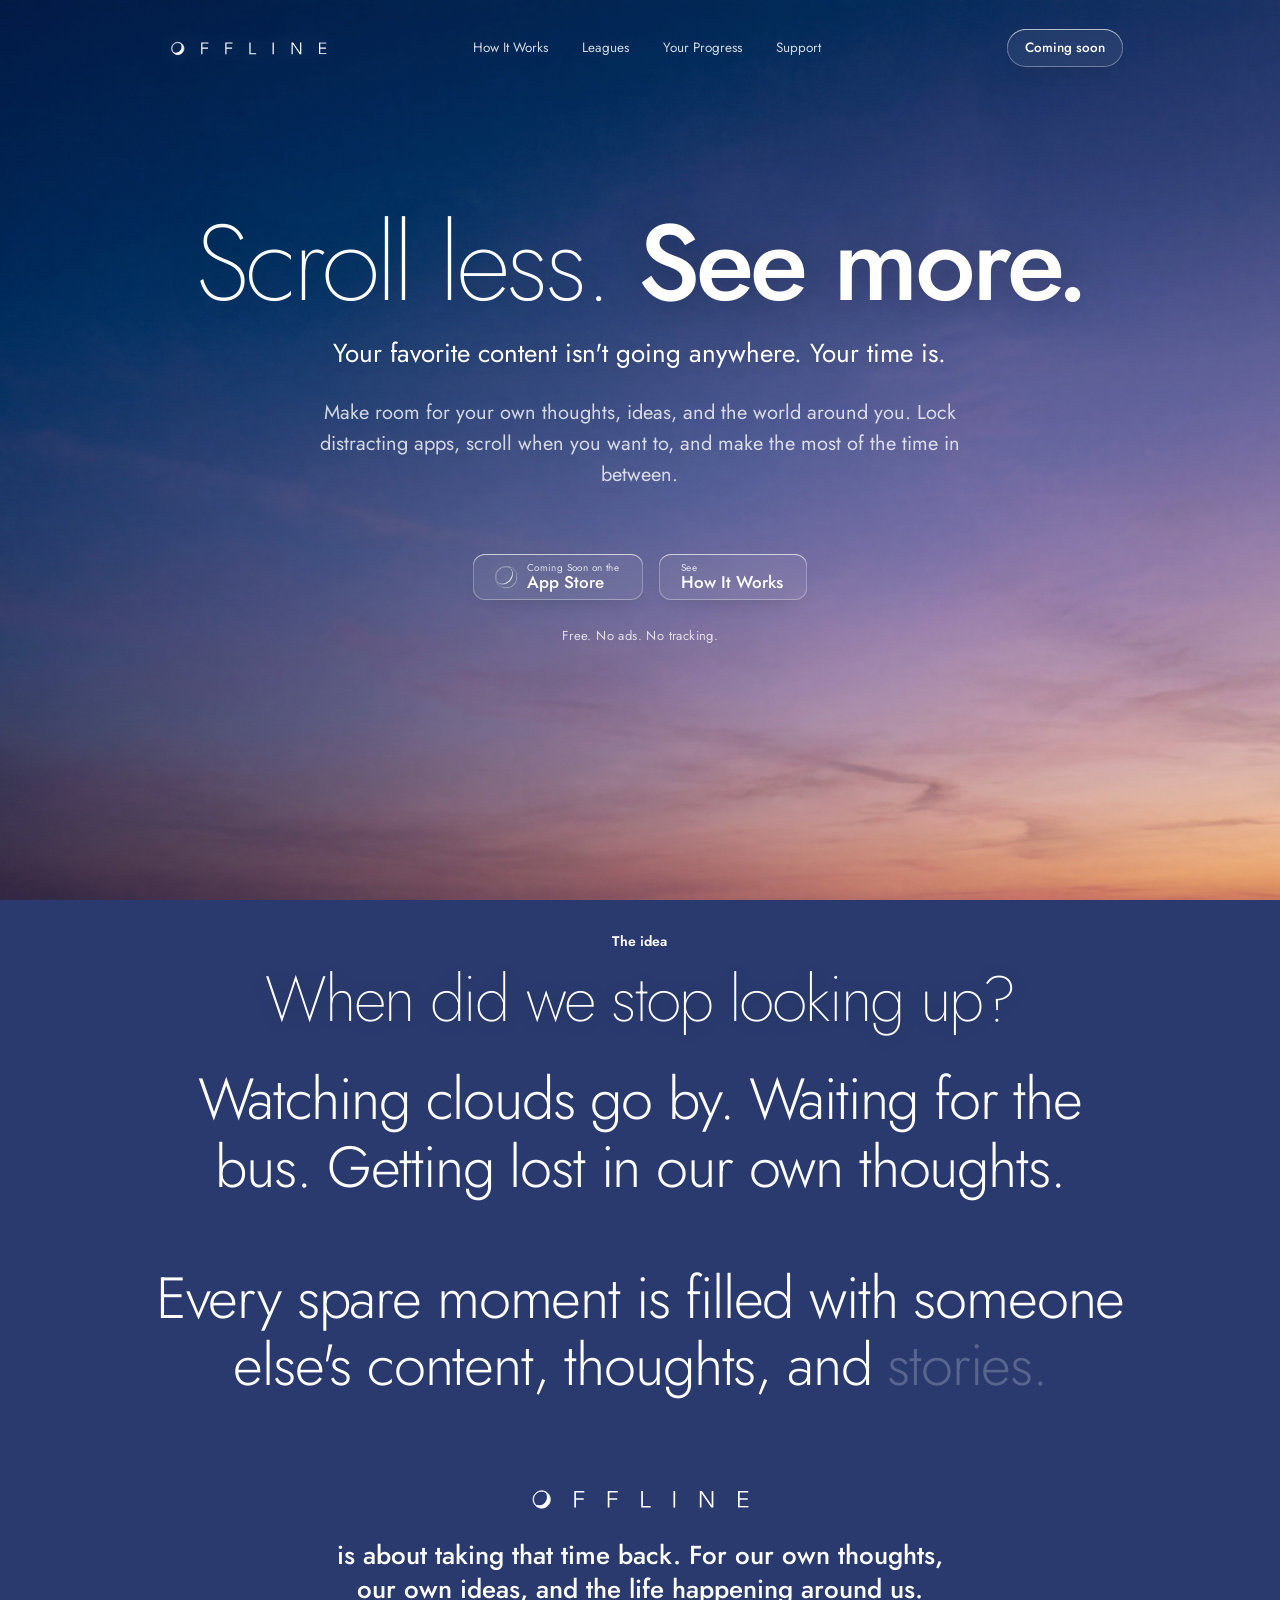
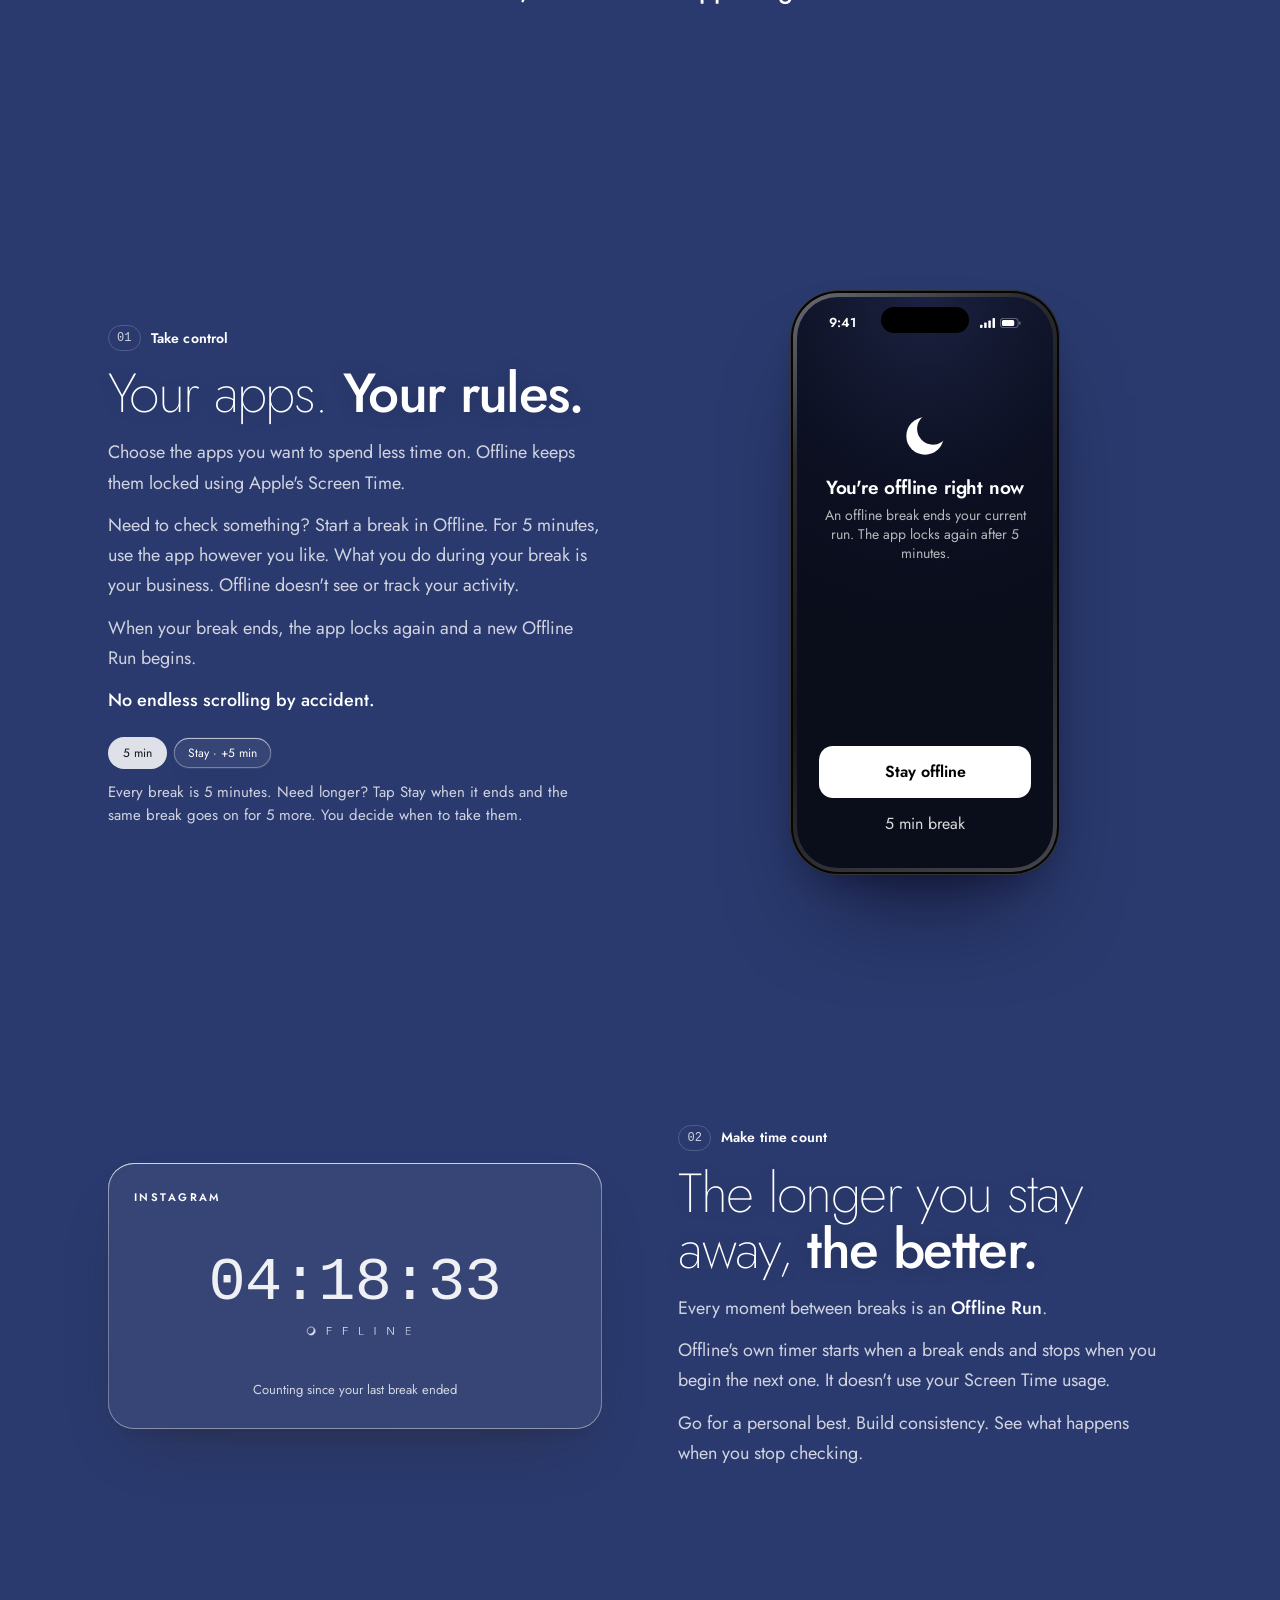
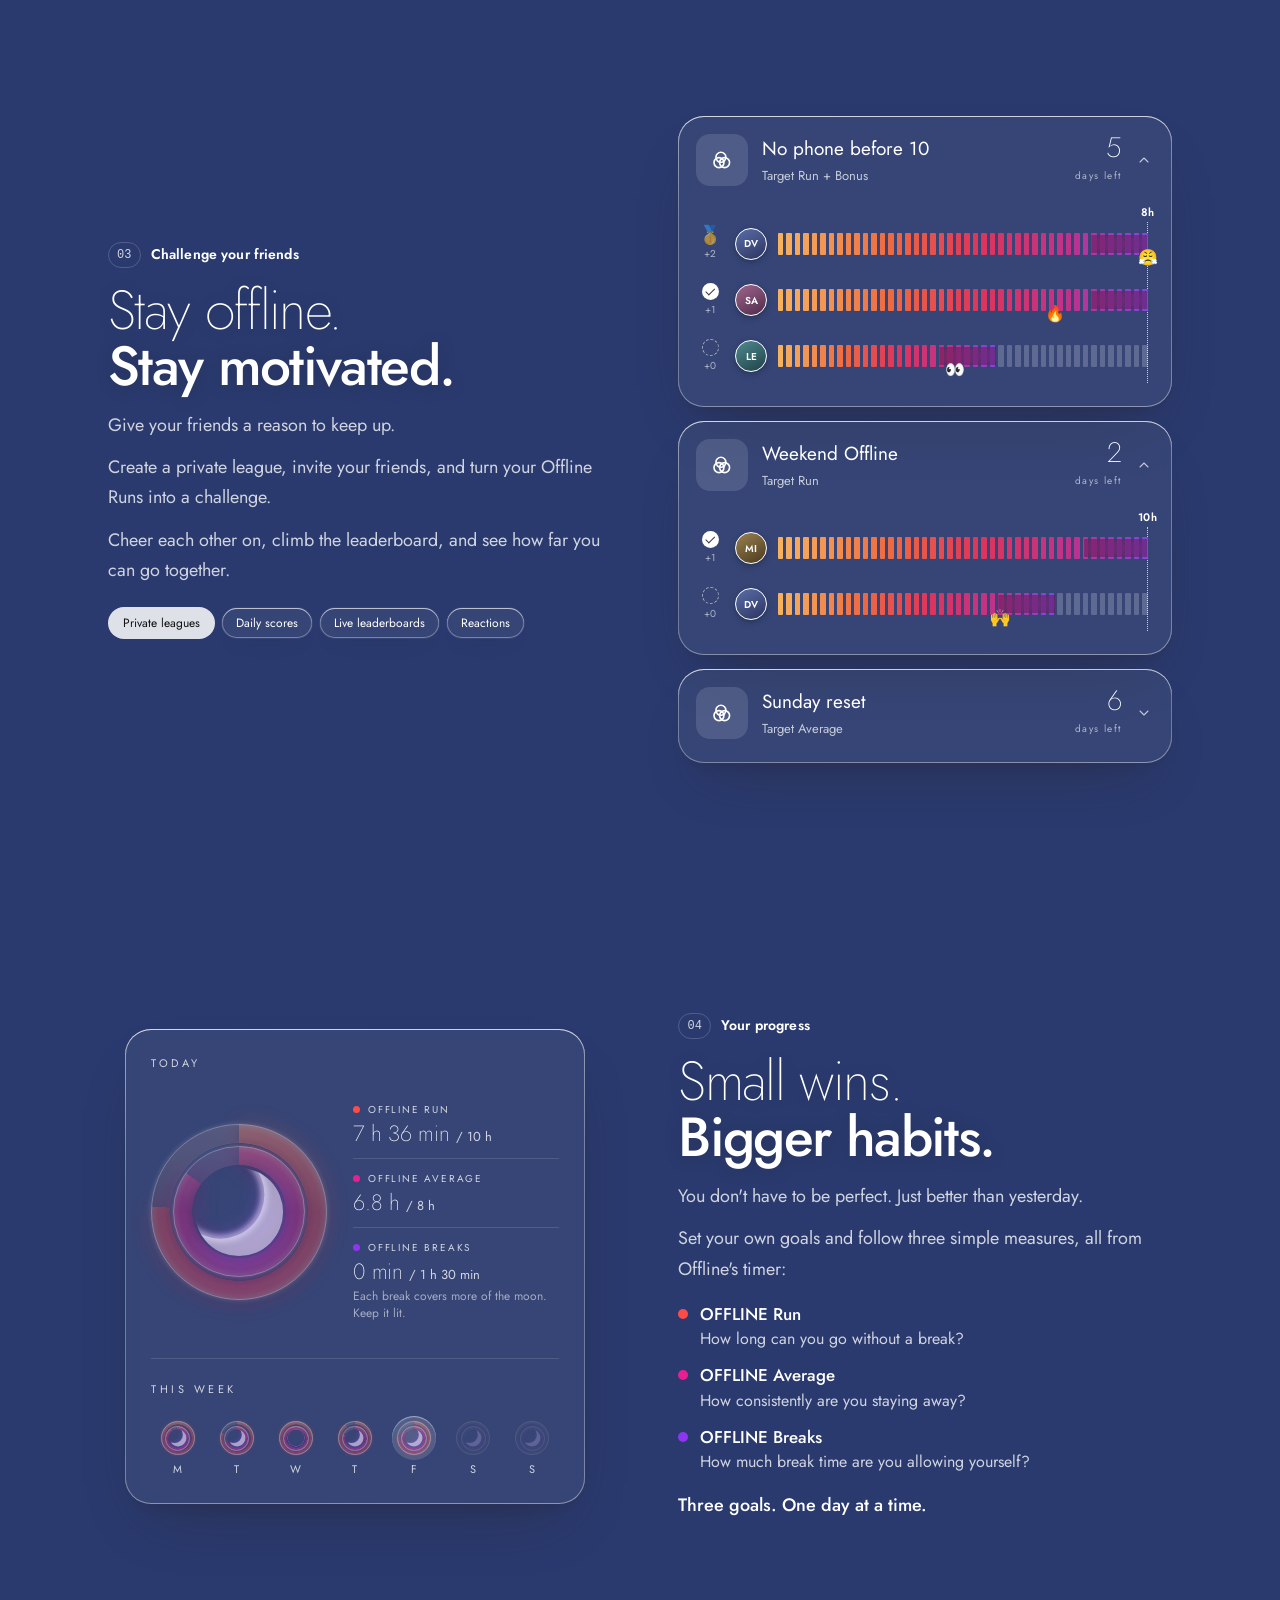
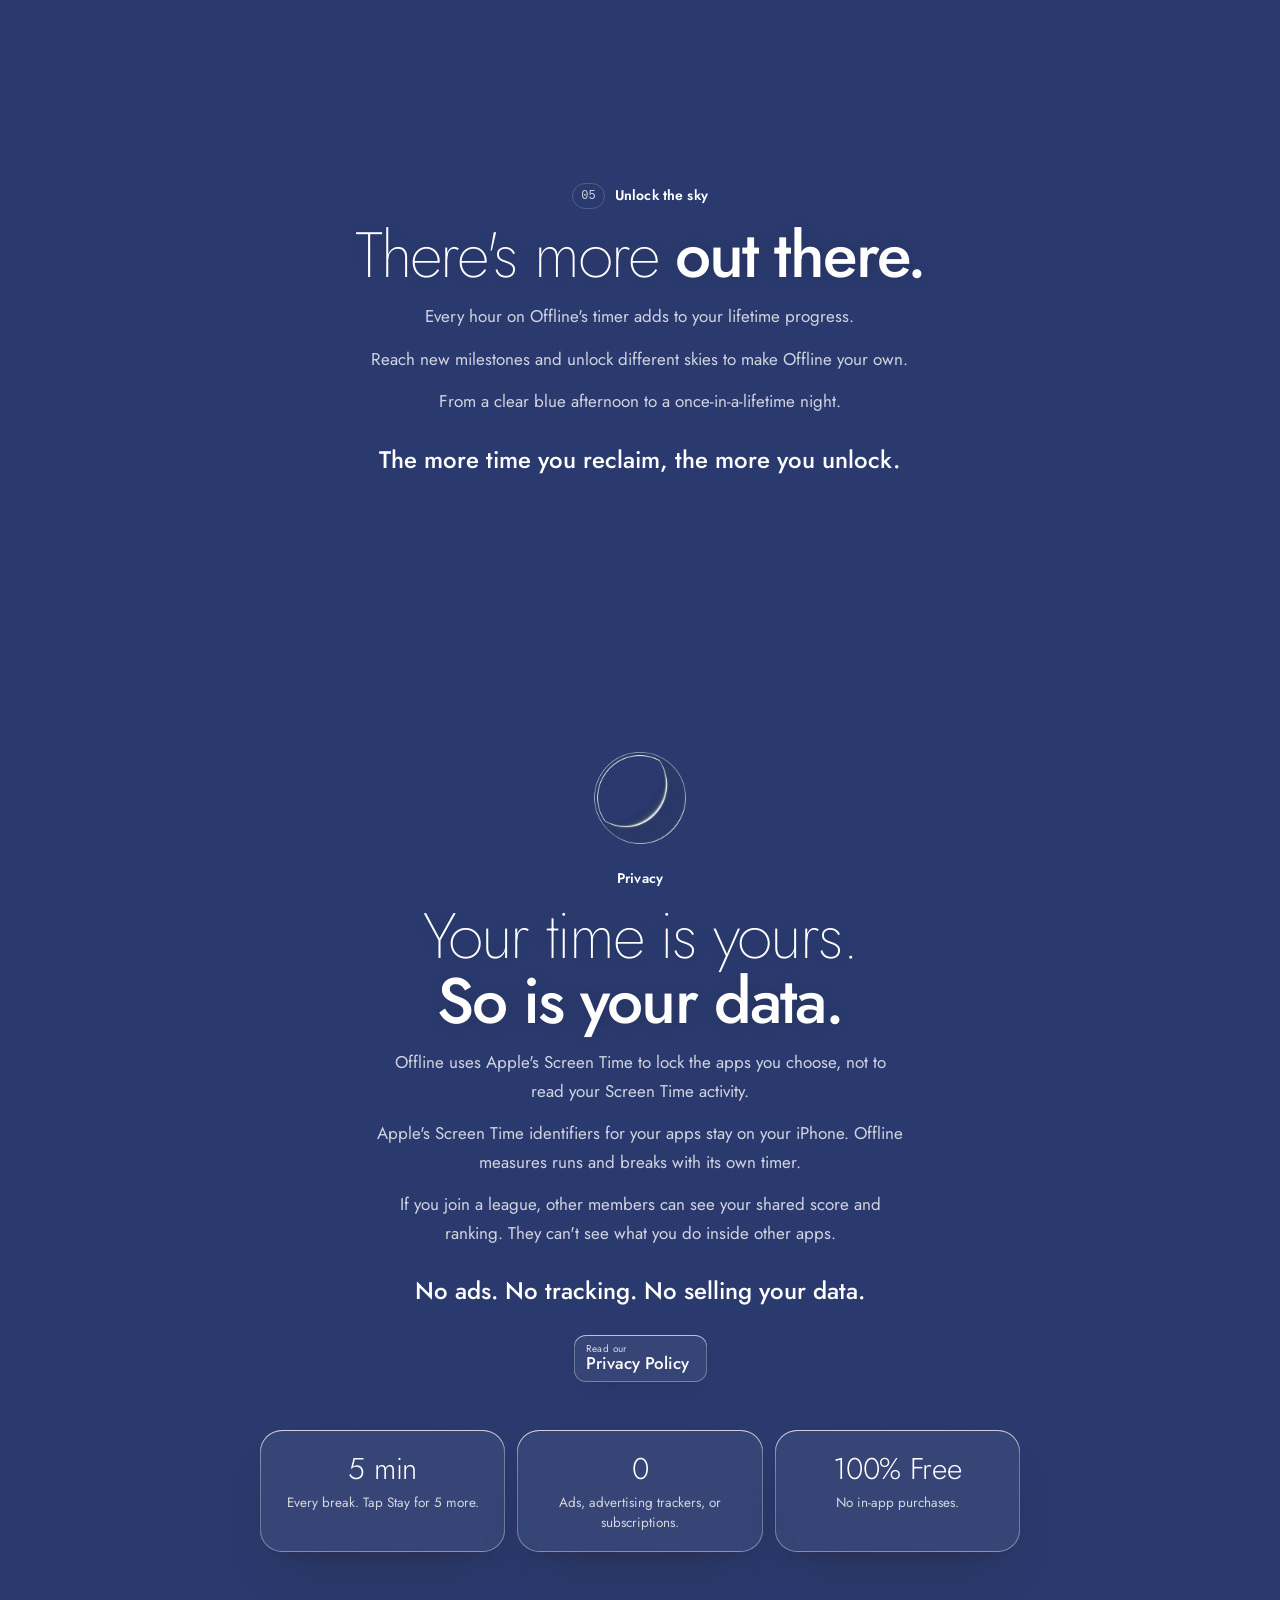
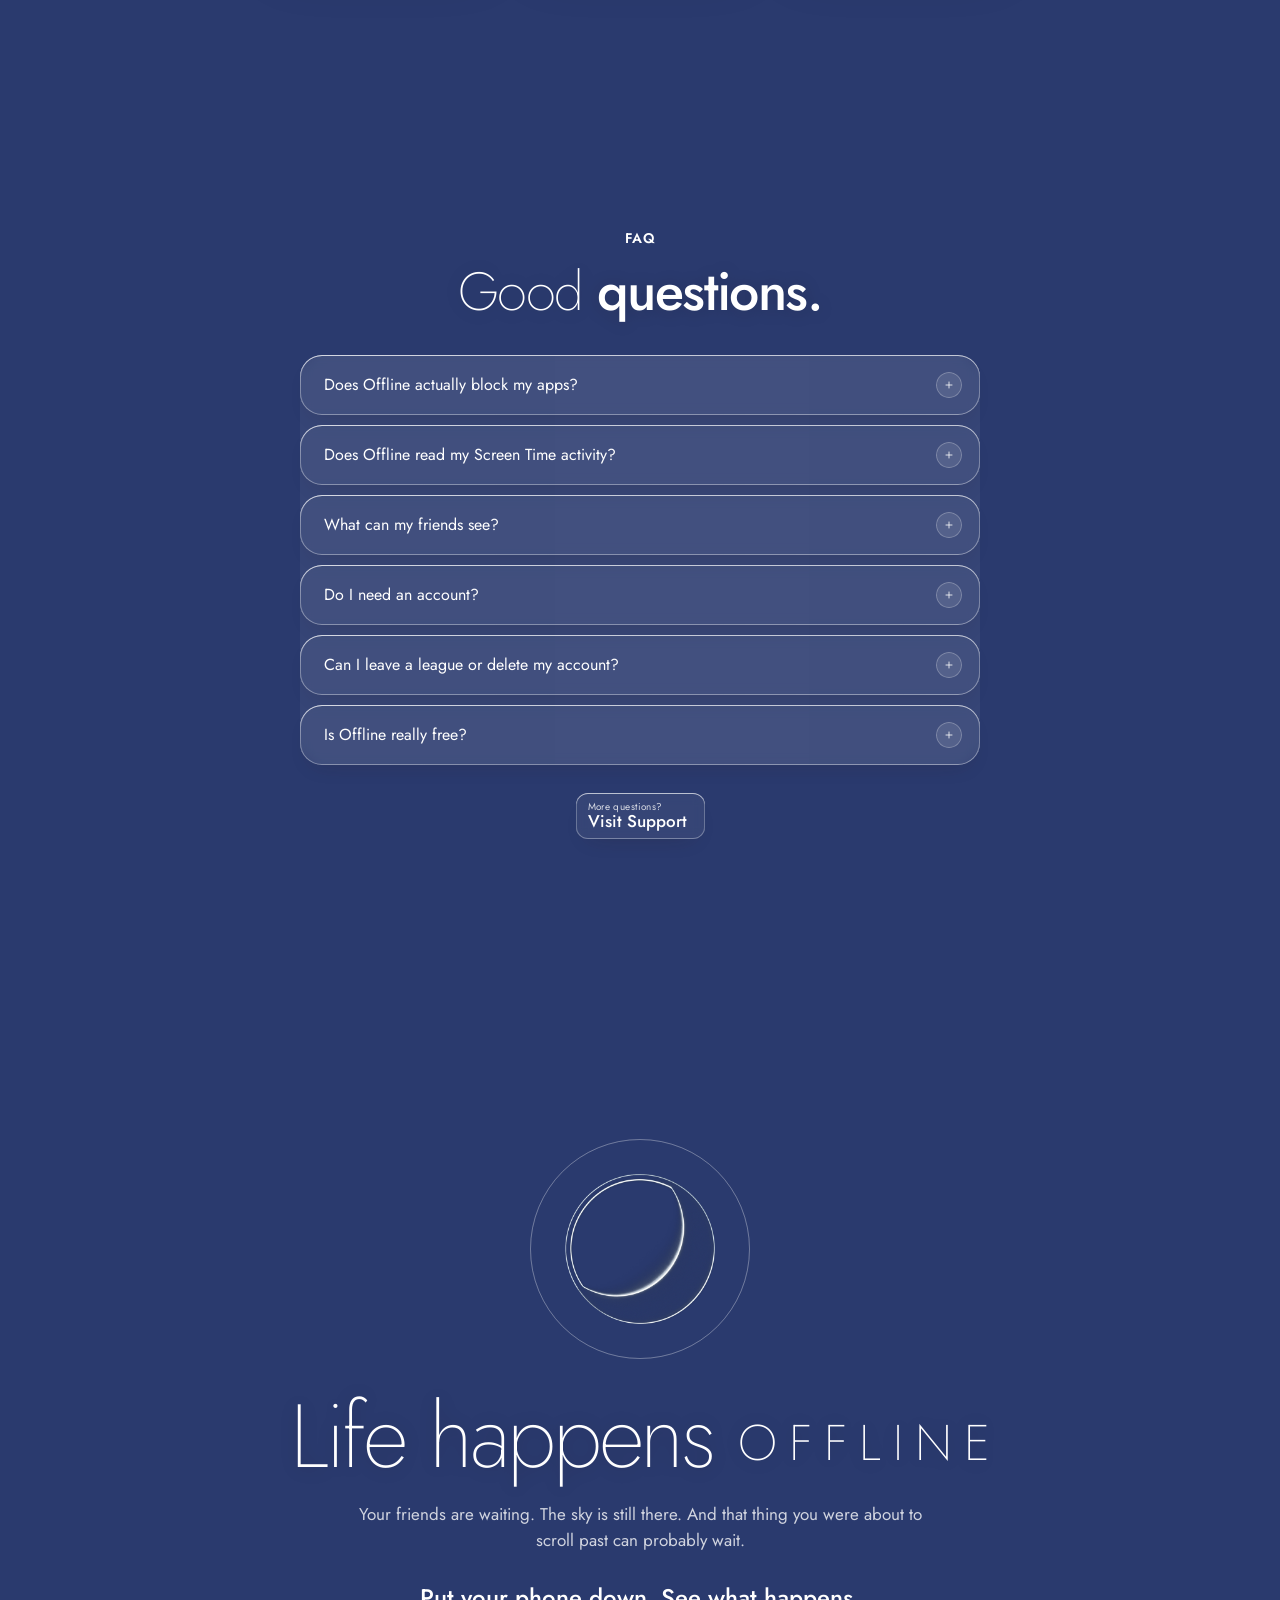
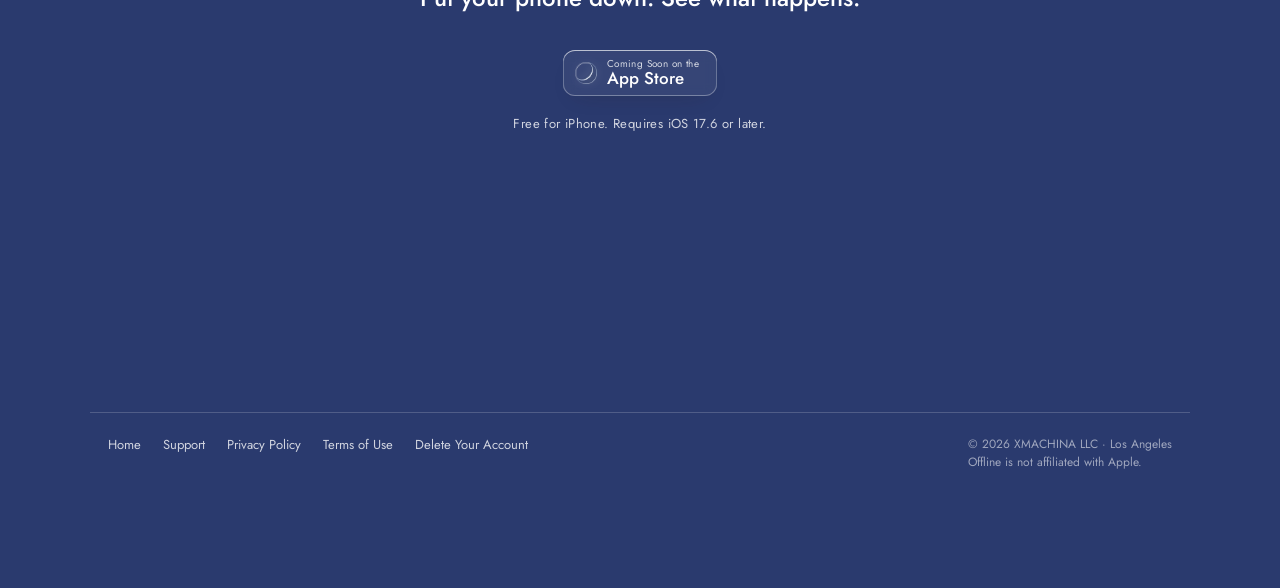
==== commit 6cf0a3d8: "Breaks are always 5 minutes (Stay gives 5 more): homepage, privacy, support Co-Authored-By: Claude O" ====
--- a/index.html
+++ b/index.html
@@ -49,11 +49,11 @@
     <span class="eyebrow"><span class="num">01</span>Take control</span>
     <h2>Your apps. <b>Your rules.</b></h2>
     <p class="body">Choose the apps you want to spend less time on. Offline keeps them locked using Apple's Screen Time.</p>
-    <p class="body">Need to check something? Start a break in Offline. For 5, 10, or 15 minutes, use the app however you like. What you do during your break is your business. Offline doesn't see or track your activity.</p>
+    <p class="body">Need to check something? Start a break in Offline. For 5 minutes, use the app however you like. What you do during your break is your business. Offline doesn't see or track your activity.</p>
     <p class="body">When your break ends, the app locks again and a new Offline Run begins.</p>
     <p class="body"><strong>No endless scrolling by accident.</strong></p>
-    <div class="seg" aria-label="Break lengths" style="margin-top:22px"><span class="on">5 min</span><span>→ 10 min</span><span>→ 15 min</span></div>
-    <p class="note">Each break of the day gets a little longer. Stay offline as long as your next break would be, and it’s back to 5 minutes. You decide when to take them.</p>
+    <div class="seg" aria-label="Break lengths" style="margin-top:22px"><span class="on">5 min</span><span>Stay · +5 min</span></div>
+    <p class="note">Every break is 5 minutes. Need longer? Tap Stay when it ends and the same break goes on for 5 more. You decide when to take them.</p>
   </div>
   <div class="visual">
     <div class="phone shield-phone glow" aria-hidden="true"><div class="screen">
@@ -146,7 +146,7 @@
   <p class="strong">No ads. No tracking. No selling your data.</p>
   <div class="badges"><a class="badge ghost" href="privacy.html"><span><small>Read our</small><strong>Privacy Policy</strong></span></a></div>
   <div class="stats">
-    <div><b>5 · 10 · 15</b><p>Minute breaks that increase throughout the day.</p></div>
+    <div><b>5 min</b><p>Every break. Tap Stay for 5 more.</p></div>
     <div><b>0</b><p>Ads, advertising trackers, or subscriptions.</p></div>
     <div><b>100% Free</b><p>No in-app purchases.</p></div>
   </div>
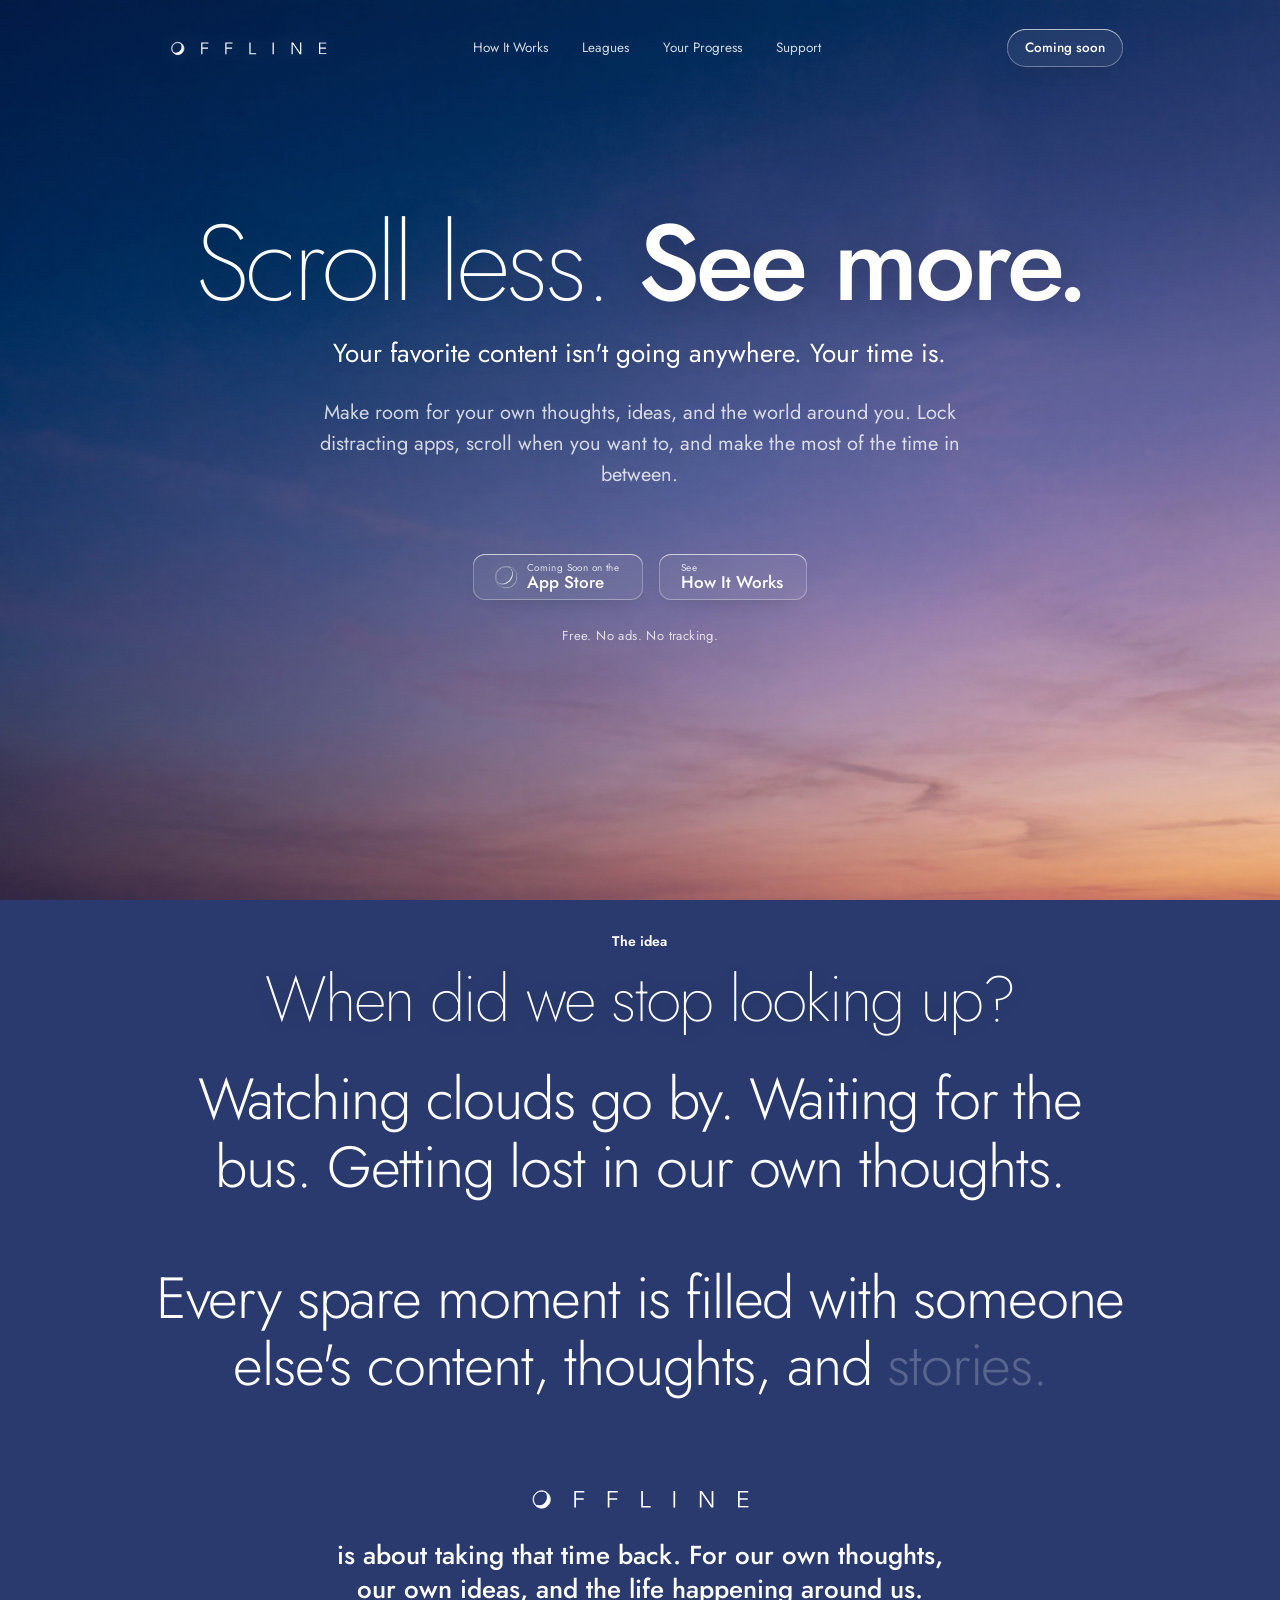
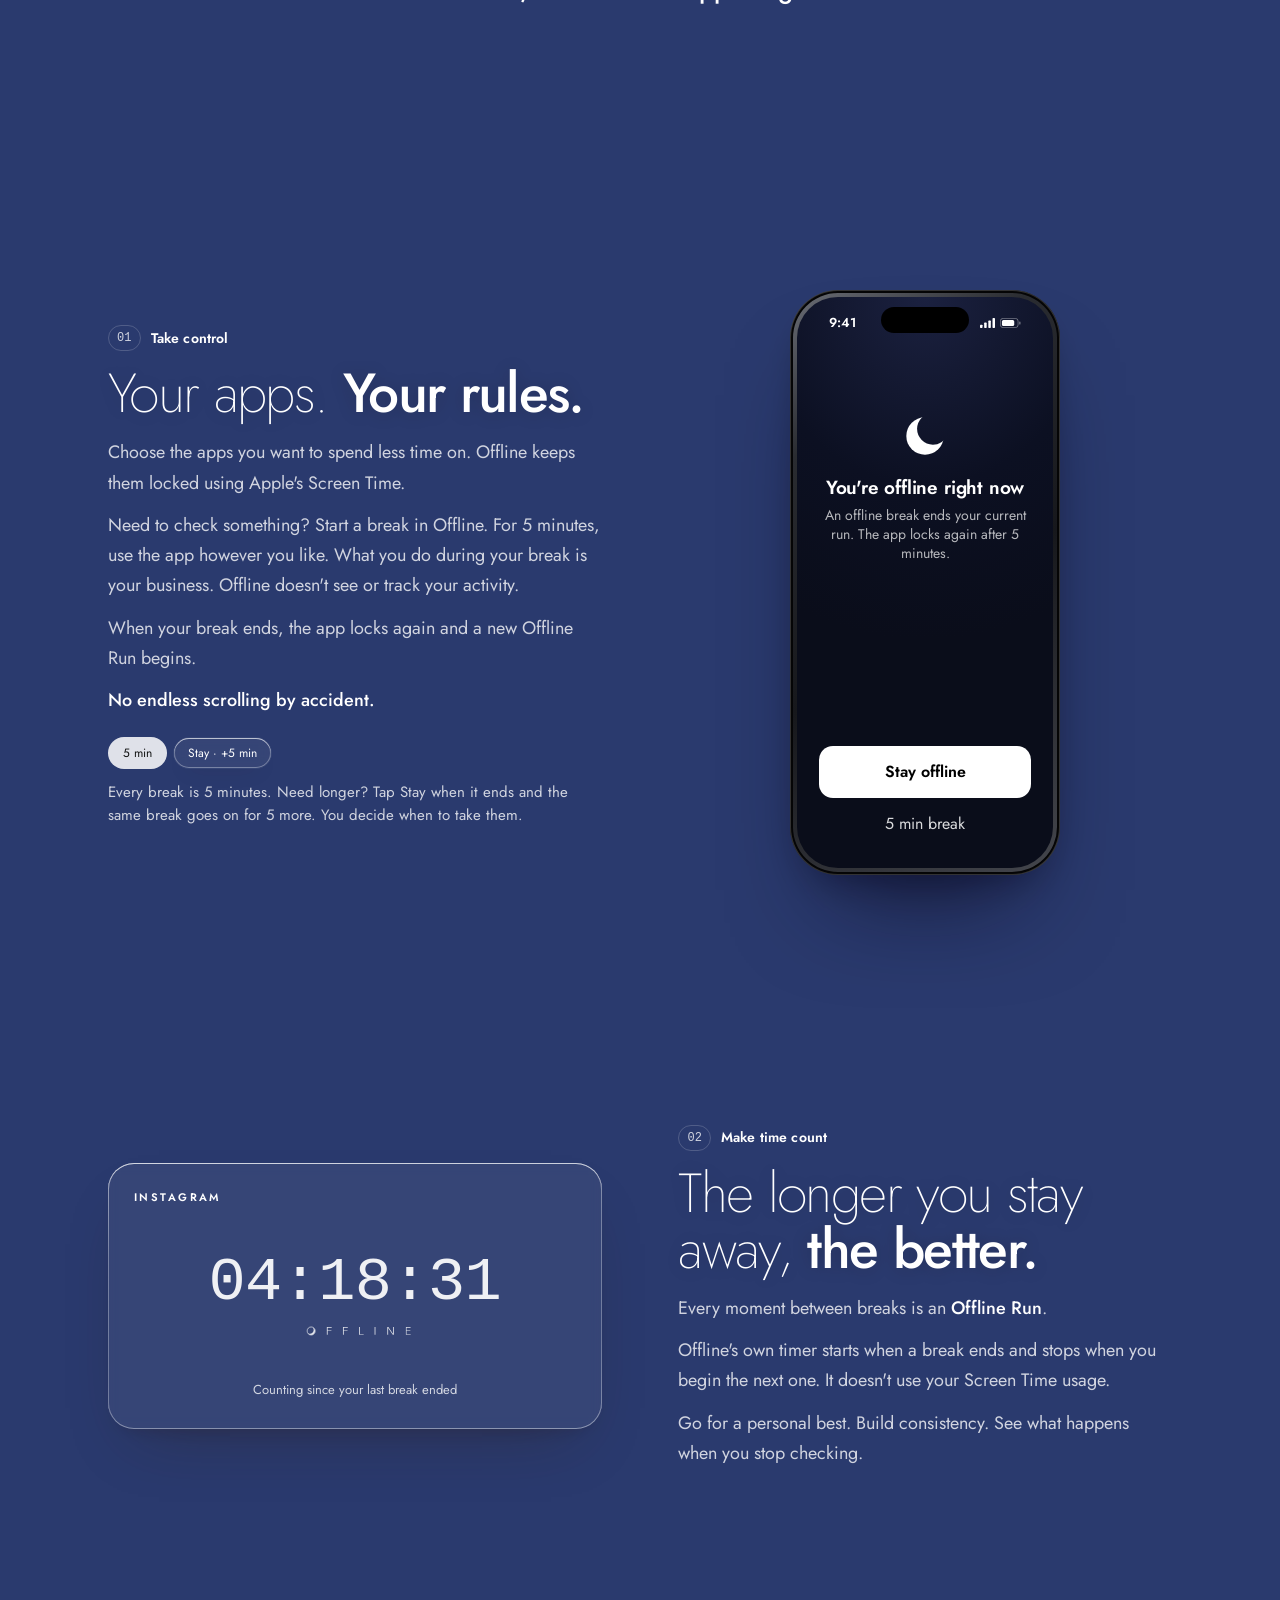
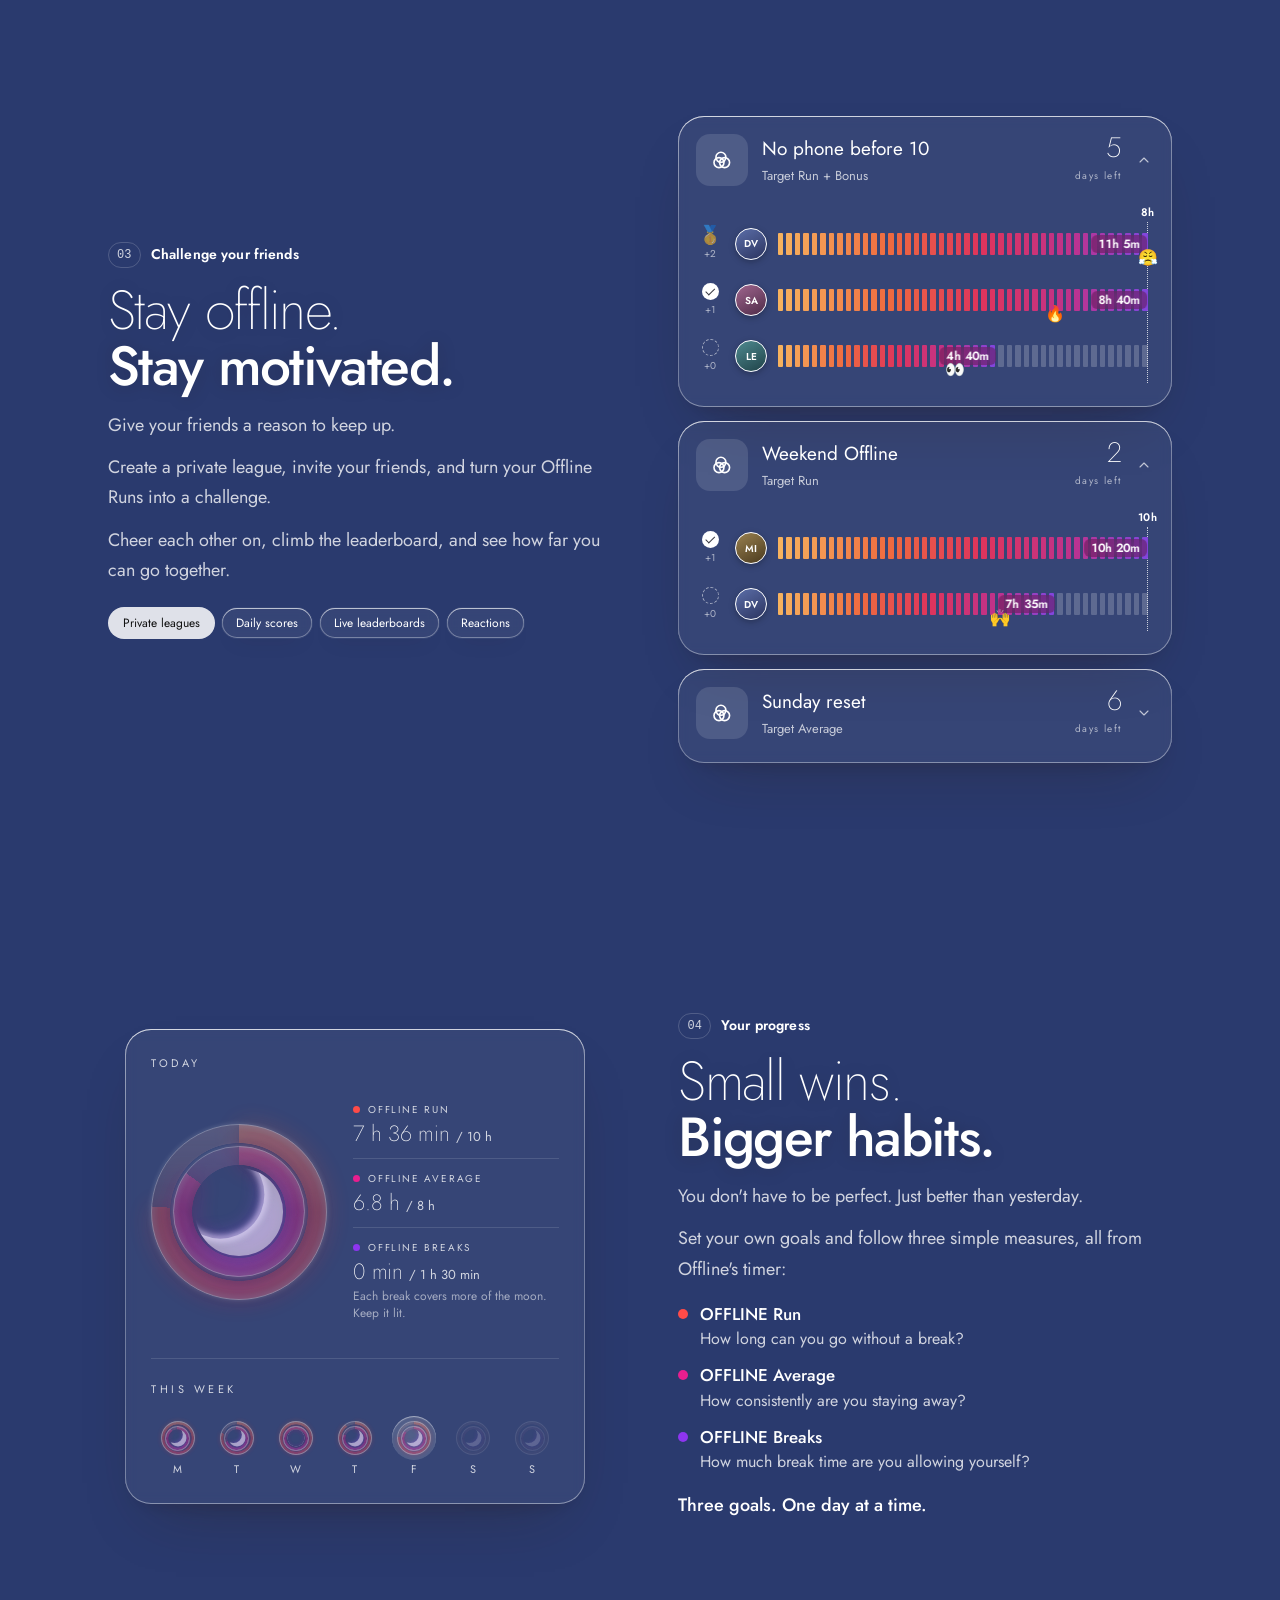
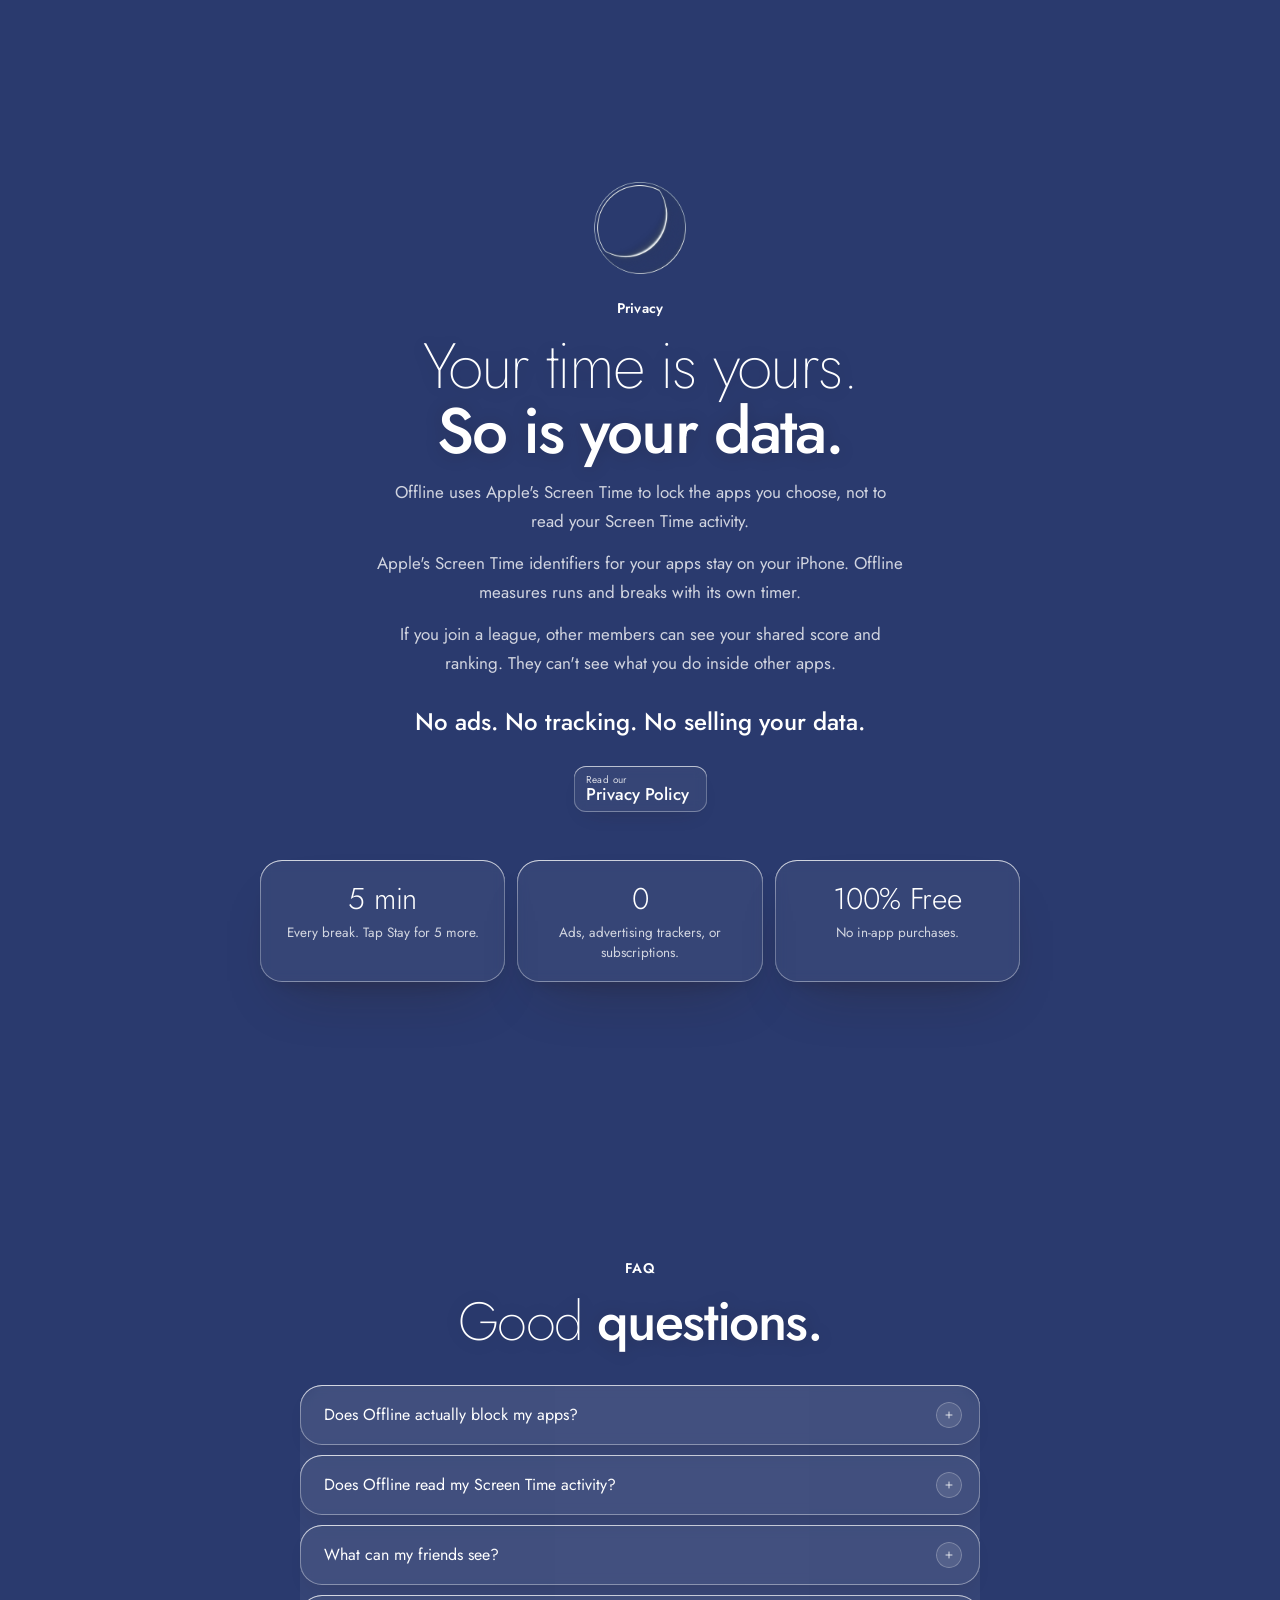
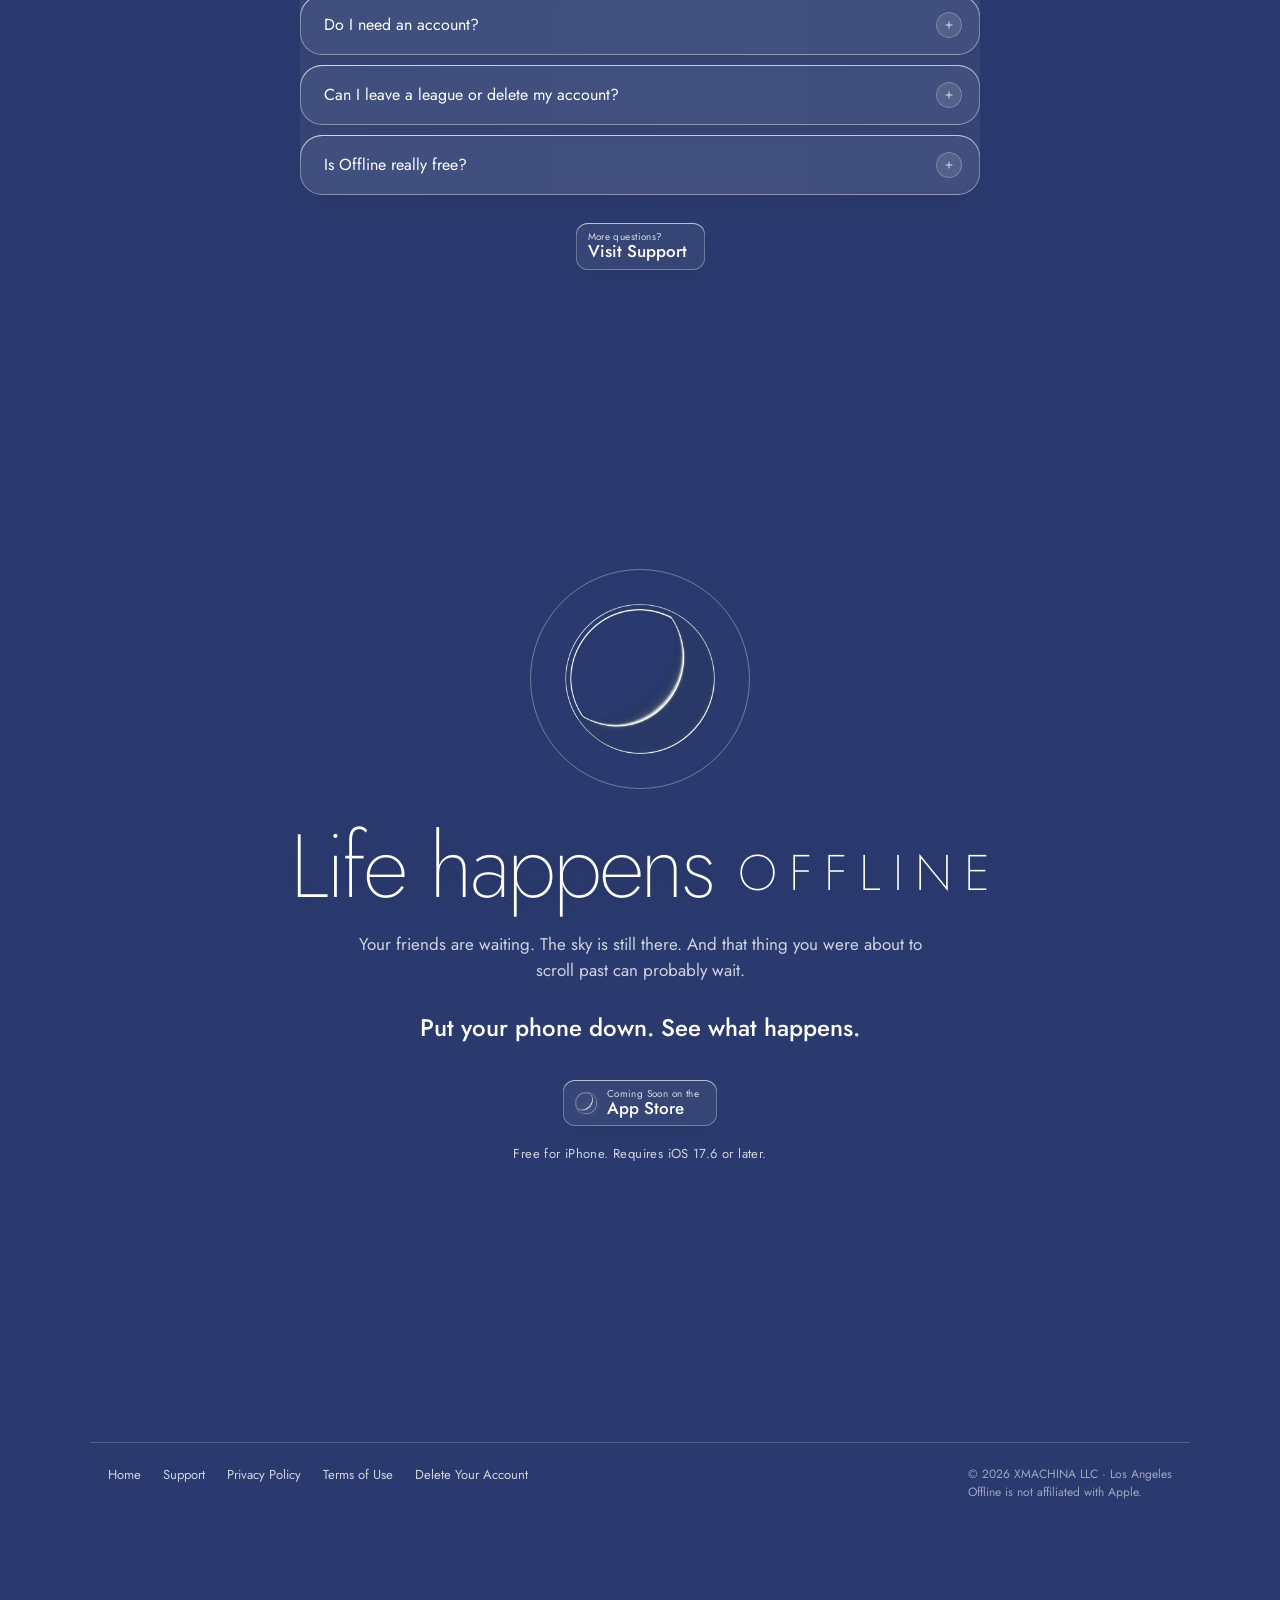
==== commit 5c2ee17d: "Audit fixes: 5-min breaks in terms, account + league ages aligned with the app, skies no longer reve" ====
--- a/index.html
+++ b/index.html
@@ -125,15 +125,6 @@
       <div class="week"><div><div class="prs phase" style="width:34px;height:34px"><div class="pr" style="inset:0.0px;--w:3.7px;--d:34.0px;--p:360.0deg;--c0:#FF6A3D;--c1:#FF2D55"><i class="trk"></i><i class="glow"></i><i class="arc"></i><i class="rim"></i></div><div class="pr" style="inset:4.3px;--w:3.7px;--d:25.4px;--p:324.0deg;--c0:#FF1F6E;--c1:#D41BB0"><i class="trk"></i><i class="glow"></i><i class="arc"></i><i class="rim"></i></div><span class="pr-moon"><svg class="moonphase" width="27" height="27" style="width:27px;height:27px" viewBox="-30 -30 160 160" aria-hidden="true"><defs><mask id="mpw0" maskUnits="userSpaceOnUse" x="-30" y="-30" width="160" height="160"><rect x="-30" y="-30" width="160" height="160" fill="#fff"/><circle cx="28.83" cy="30.28" r="50" fill="#000"/></mask><mask id="mdw0" maskUnits="userSpaceOnUse" x="-30" y="-30" width="160" height="160"><circle cx="50" cy="50" r="50" fill="#fff"/></mask><filter id="mbw0" filterUnits="userSpaceOnUse" x="-30" y="-30" width="160" height="160"><feGaussianBlur stdDeviation="12"/></filter><filter id="mew0" filterUnits="userSpaceOnUse" x="-30" y="-30" width="160" height="160"><feGaussianBlur stdDeviation="3.5"/></filter></defs><g filter="url(#mbw0)" opacity=".45"><circle cx="50" cy="50" r="50" fill="#a24bf0" mask="url(#mpw0)"/></g><circle cx="50" cy="50" r="50" fill="#fff" opacity=".5" mask="url(#mpw0)"/></svg></span></div><span>M</span></div><div><div class="prs phase" style="width:34px;height:34px"><div class="pr" style="inset:0.0px;--w:3.7px;--d:34.0px;--p:288.0deg;--c0:#FF6A3D;--c1:#FF2D55"><i class="trk"></i><i class="glow"></i><i class="arc"></i><i class="rim"></i></div><div class="pr" style="inset:4.3px;--w:3.7px;--d:25.4px;--p:252.0deg;--c0:#FF1F6E;--c1:#D41BB0"><i class="trk"></i><i class="glow"></i><i class="arc"></i><i class="rim"></i></div><span class="pr-moon"><svg class="moonphase" width="27" height="27" style="width:27px;height:27px" viewBox="-30 -30 160 160" aria-hidden="true"><defs><mask id="mpw1" maskUnits="userSpaceOnUse" x="-30" y="-30" width="160" height="160"><rect x="-30" y="-30" width="160" height="160" fill="#fff"/><circle cx="28.83" cy="30.28" r="50" fill="#000"/></mask><mask id="mdw1" maskUnits="userSpaceOnUse" x="-30" y="-30" width="160" height="160"><circle cx="50" cy="50" r="50" fill="#fff"/></mask><filter id="mbw1" filterUnits="userSpaceOnUse" x="-30" y="-30" width="160" height="160"><feGaussianBlur stdDeviation="12"/></filter><filter id="mew1" filterUnits="userSpaceOnUse" x="-30" y="-30" width="160" height="160"><feGaussianBlur stdDeviation="3.5"/></filter></defs><g filter="url(#mbw1)" opacity=".45"><circle cx="50" cy="50" r="50" fill="#a24bf0" mask="url(#mpw1)"/></g><circle cx="50" cy="50" r="50" fill="#fff" opacity=".5" mask="url(#mpw1)"/></svg></span></div><span>T</span></div><div><div class="prs phase" style="width:34px;height:34px"><div class="pr" style="inset:0.0px;--w:3.7px;--d:34.0px;--p:360.0deg;--c0:#FF6A3D;--c1:#FF2D55"><i class="trk"></i><i class="glow"></i><i class="arc"></i><i class="rim"></i></div><div class="pr" style="inset:4.3px;--w:3.7px;--d:25.4px;--p:360.0deg;--c0:#FF1F6E;--c1:#D41BB0"><i class="trk"></i><i class="glow"></i><i class="arc"></i><i class="rim"></i></div><span class="pr-moon"><svg class="moonphase" width="27" height="27" style="width:27px;height:27px" viewBox="-30 -30 160 160" aria-hidden="true"><defs><mask id="mpw2" maskUnits="userSpaceOnUse" x="-30" y="-30" width="160" height="160"><rect x="-30" y="-30" width="160" height="160" fill="#fff"/><circle cx="50.00" cy="50.00" r="50" fill="#000"/></mask><mask id="mdw2" maskUnits="userSpaceOnUse" x="-30" y="-30" width="160" height="160"><circle cx="50" cy="50" r="50" fill="#fff"/></mask><filter id="mbw2" filterUnits="userSpaceOnUse" x="-30" y="-30" width="160" height="160"><feGaussianBlur stdDeviation="12"/></filter><filter id="mew2" filterUnits="userSpaceOnUse" x="-30" y="-30" width="160" height="160"><feGaussianBlur stdDeviation="3.5"/></filter></defs><g filter="url(#mbw2)" opacity=".45"><circle cx="50" cy="50" r="50" fill="#a24bf0" mask="url(#mpw2)"/></g><circle cx="50" cy="50" r="50" fill="#fff" opacity=".5" mask="url(#mpw2)"/></svg></span></div><span>W</span></div><div><div class="prs phase" style="width:34px;height:34px"><div class="pr" style="inset:0.0px;--w:3.7px;--d:34.0px;--p:324.0deg;--c0:#FF6A3D;--c1:#FF2D55"><i class="trk"></i><i class="glow"></i><i class="arc"></i><i class="rim"></i></div><div class="pr" style="inset:4.3px;--w:3.7px;--d:25.4px;--p:288.0deg;--c0:#FF1F6E;--c1:#D41BB0"><i class="trk"></i><i class="glow"></i><i class="arc"></i><i class="rim"></i></div><span class="pr-moon"><svg class="moonphase" width="27" height="27" style="width:27px;height:27px" viewBox="-30 -30 160 160" aria-hidden="true"><defs><mask id="mpw3" maskUnits="userSpaceOnUse" x="-30" y="-30" width="160" height="160"><rect x="-30" y="-30" width="160" height="160" fill="#fff"/><circle cx="28.83" cy="30.28" r="50" fill="#000"/></mask><mask id="mdw3" maskUnits="userSpaceOnUse" x="-30" y="-30" width="160" height="160"><circle cx="50" cy="50" r="50" fill="#fff"/></mask><filter id="mbw3" filterUnits="userSpaceOnUse" x="-30" y="-30" width="160" height="160"><feGaussianBlur stdDeviation="12"/></filter><filter id="mew3" filterUnits="userSpaceOnUse" x="-30" y="-30" width="160" height="160"><feGaussianBlur stdDeviation="3.5"/></filter></defs><g filter="url(#mbw3)" opacity=".45"><circle cx="50" cy="50" r="50" fill="#a24bf0" mask="url(#mpw3)"/></g><circle cx="50" cy="50" r="50" fill="#fff" opacity=".5" mask="url(#mpw3)"/></svg></span></div><span>T</span></div><div class="today"><div class="prs phase" style="width:34px;height:34px"><div class="pr" style="inset:0.0px;--w:3.7px;--d:34.0px;--p:273.6deg;--c0:#FF6A3D;--c1:#FF2D55"><i class="trk"></i><i class="glow"></i><i class="arc"></i><i class="rim"></i></div><div class="pr" style="inset:4.3px;--w:3.7px;--d:25.4px;--p:306.0deg;--c0:#FF1F6E;--c1:#D41BB0"><i class="trk"></i><i class="glow"></i><i class="arc"></i><i class="rim"></i></div><span class="pr-moon"><svg class="moonphase" width="27" height="27" style="width:27px;height:27px" viewBox="-30 -30 160 160" aria-hidden="true"><defs><mask id="mpw4" maskUnits="userSpaceOnUse" x="-30" y="-30" width="160" height="160"><rect x="-30" y="-30" width="160" height="160" fill="#fff"/><circle cx="28.83" cy="30.28" r="50" fill="#000"/></mask><mask id="mdw4" maskUnits="userSpaceOnUse" x="-30" y="-30" width="160" height="160"><circle cx="50" cy="50" r="50" fill="#fff"/></mask><filter id="mbw4" filterUnits="userSpaceOnUse" x="-30" y="-30" width="160" height="160"><feGaussianBlur stdDeviation="12"/></filter><filter id="mew4" filterUnits="userSpaceOnUse" x="-30" y="-30" width="160" height="160"><feGaussianBlur stdDeviation="3.5"/></filter></defs><g filter="url(#mbw4)" opacity=".45"><circle cx="50" cy="50" r="50" fill="#a24bf0" mask="url(#mpw4)"/></g><circle cx="50" cy="50" r="50" fill="#fff" opacity=".5" mask="url(#mpw4)"/></svg></span></div><span>F</span></div><div><div class="prs dim phase" style="width:34px;height:34px"><div class="pr" style="inset:0.0px;--w:3.7px;--d:34.0px;--p:0.0deg;--c0:#FF6A3D;--c1:#FF2D55"><i class="trk"></i><i class="glow" data-empty></i><i class="arc" data-empty></i><i class="rim"></i></div><div class="pr" style="inset:4.3px;--w:3.7px;--d:25.4px;--p:0.0deg;--c0:#FF1F6E;--c1:#D41BB0"><i class="trk"></i><i class="glow" data-empty></i><i class="arc" data-empty></i><i class="rim"></i></div><span class="pr-moon"><svg class="moonphase" width="27" height="27" style="width:27px;height:27px" viewBox="-30 -30 160 160" aria-hidden="true"><defs><mask id="mpw5" maskUnits="userSpaceOnUse" x="-30" y="-30" width="160" height="160"><rect x="-30" y="-30" width="160" height="160" fill="#fff"/><circle cx="28.83" cy="30.28" r="50" fill="#000"/></mask><mask id="mdw5" maskUnits="userSpaceOnUse" x="-30" y="-30" width="160" height="160"><circle cx="50" cy="50" r="50" fill="#fff"/></mask><filter id="mbw5" filterUnits="userSpaceOnUse" x="-30" y="-30" width="160" height="160"><feGaussianBlur stdDeviation="12"/></filter><filter id="mew5" filterUnits="userSpaceOnUse" x="-30" y="-30" width="160" height="160"><feGaussianBlur stdDeviation="3.5"/></filter></defs><g filter="url(#mbw5)" opacity=".45"><circle cx="50" cy="50" r="50" fill="#a24bf0" mask="url(#mpw5)"/></g><circle cx="50" cy="50" r="50" fill="#fff" opacity=".5" mask="url(#mpw5)"/></svg></span></div><span>S</span></div><div><div class="prs dim phase" style="width:34px;height:34px"><div class="pr" style="inset:0.0px;--w:3.7px;--d:34.0px;--p:0.0deg;--c0:#FF6A3D;--c1:#FF2D55"><i class="trk"></i><i class="glow" data-empty></i><i class="arc" data-empty></i><i class="rim"></i></div><div class="pr" style="inset:4.3px;--w:3.7px;--d:25.4px;--p:0.0deg;--c0:#FF1F6E;--c1:#D41BB0"><i class="trk"></i><i class="glow" data-empty></i><i class="arc" data-empty></i><i class="rim"></i></div><span class="pr-moon"><svg class="moonphase" width="27" height="27" style="width:27px;height:27px" viewBox="-30 -30 160 160" aria-hidden="true"><defs><mask id="mpw6" maskUnits="userSpaceOnUse" x="-30" y="-30" width="160" height="160"><rect x="-30" y="-30" width="160" height="160" fill="#fff"/><circle cx="28.83" cy="30.28" r="50" fill="#000"/></mask><mask id="mdw6" maskUnits="userSpaceOnUse" x="-30" y="-30" width="160" height="160"><circle cx="50" cy="50" r="50" fill="#fff"/></mask><filter id="mbw6" filterUnits="userSpaceOnUse" x="-30" y="-30" width="160" height="160"><feGaussianBlur stdDeviation="12"/></filter><filter id="mew6" filterUnits="userSpaceOnUse" x="-30" y="-30" width="160" height="160"><feGaussianBlur stdDeviation="3.5"/></filter></defs><g filter="url(#mbw6)" opacity=".45"><circle cx="50" cy="50" r="50" fill="#a24bf0" mask="url(#mpw6)"/></g><circle cx="50" cy="50" r="50" fill="#fff" opacity=".5" mask="url(#mpw6)"/></svg></span></div><span>S</span></div></div>
     </section>
   </div>
-</section>
-
-<section class="wrap center-sec" id="skies">
-  <span class="eyebrow"><span class="num">05</span>Unlock the sky</span>
-  <h2>There's more <b>out there.</b></h2>
-  <p class="body">Every hour on Offline's timer adds to your lifetime progress.</p>
-  <p class="body">Reach new milestones and unlock different skies to make Offline your own.</p>
-  <p class="body">From a clear blue afternoon to a once-in-a-lifetime night.</p>
-  <p class="strong">The more time you reclaim, the more you unlock.</p>
 </section>
 
 <section class="wrap center-sec privacy" id="privacy">
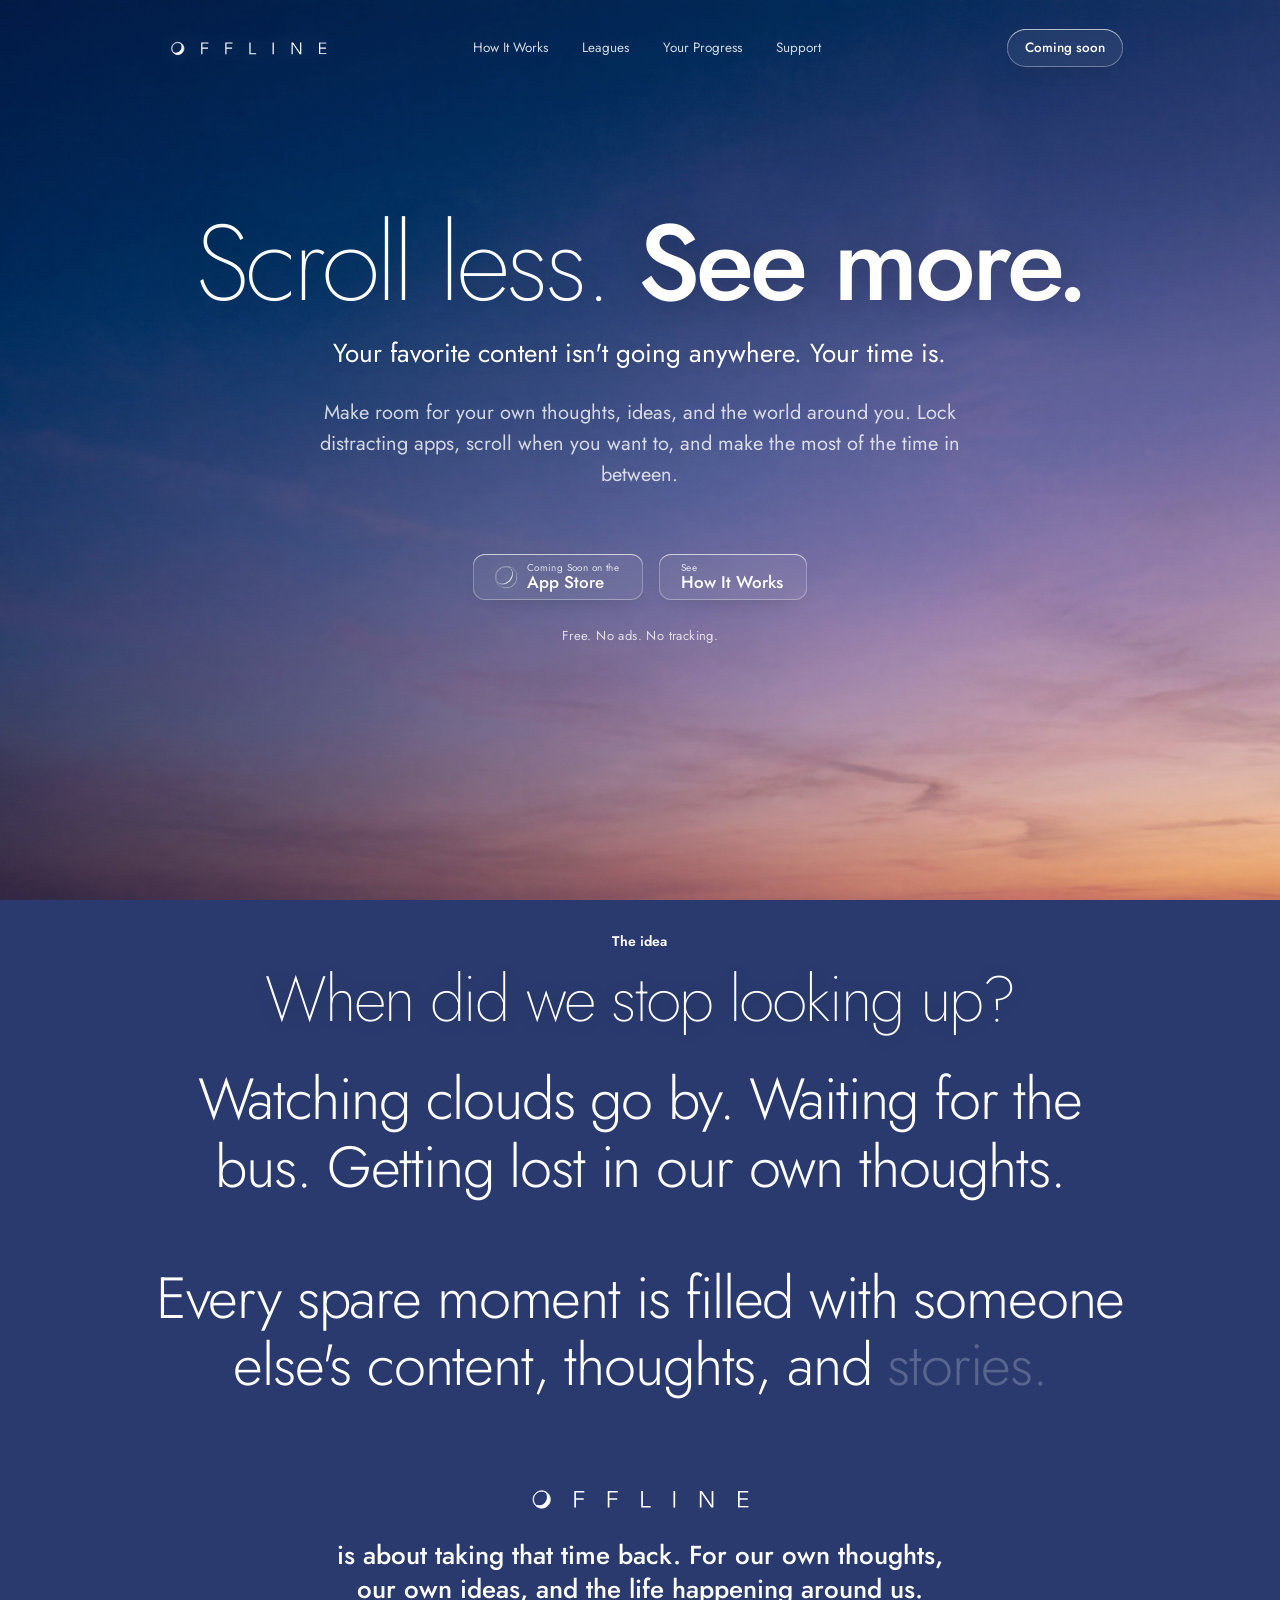
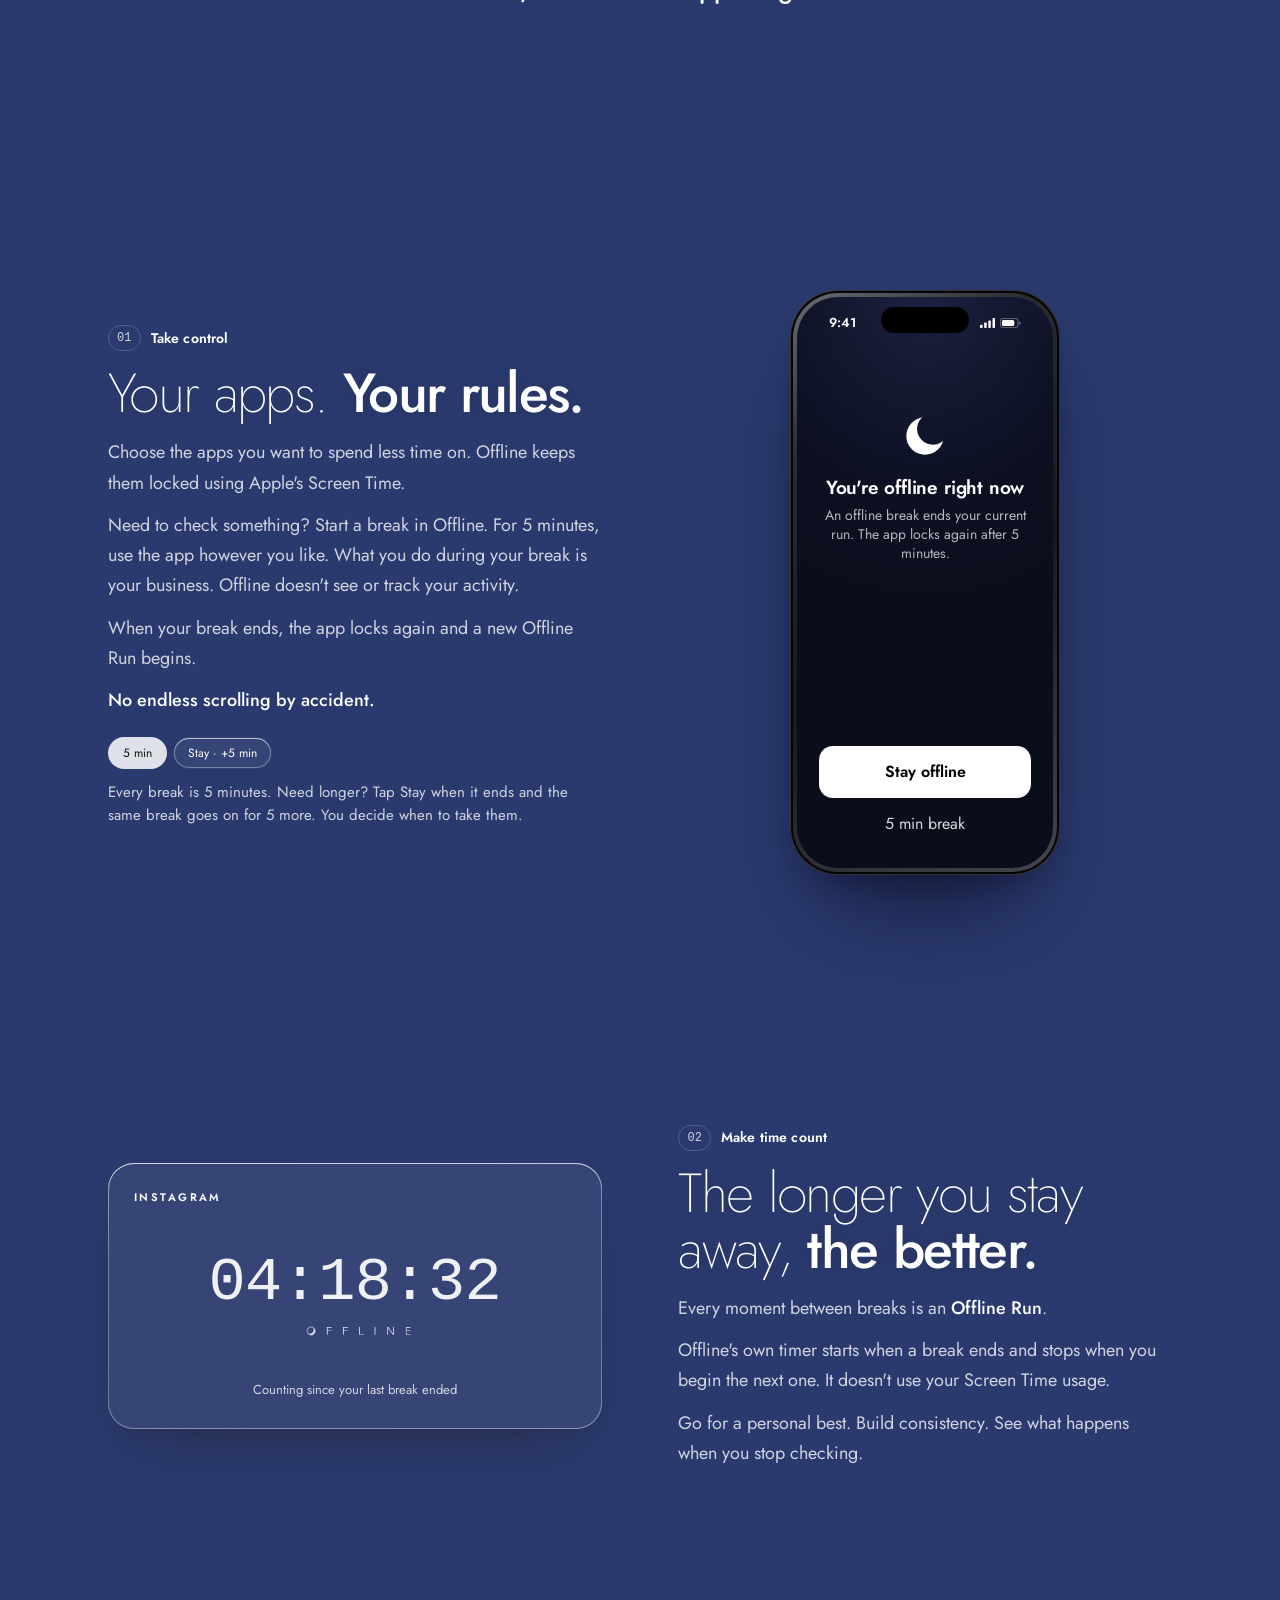
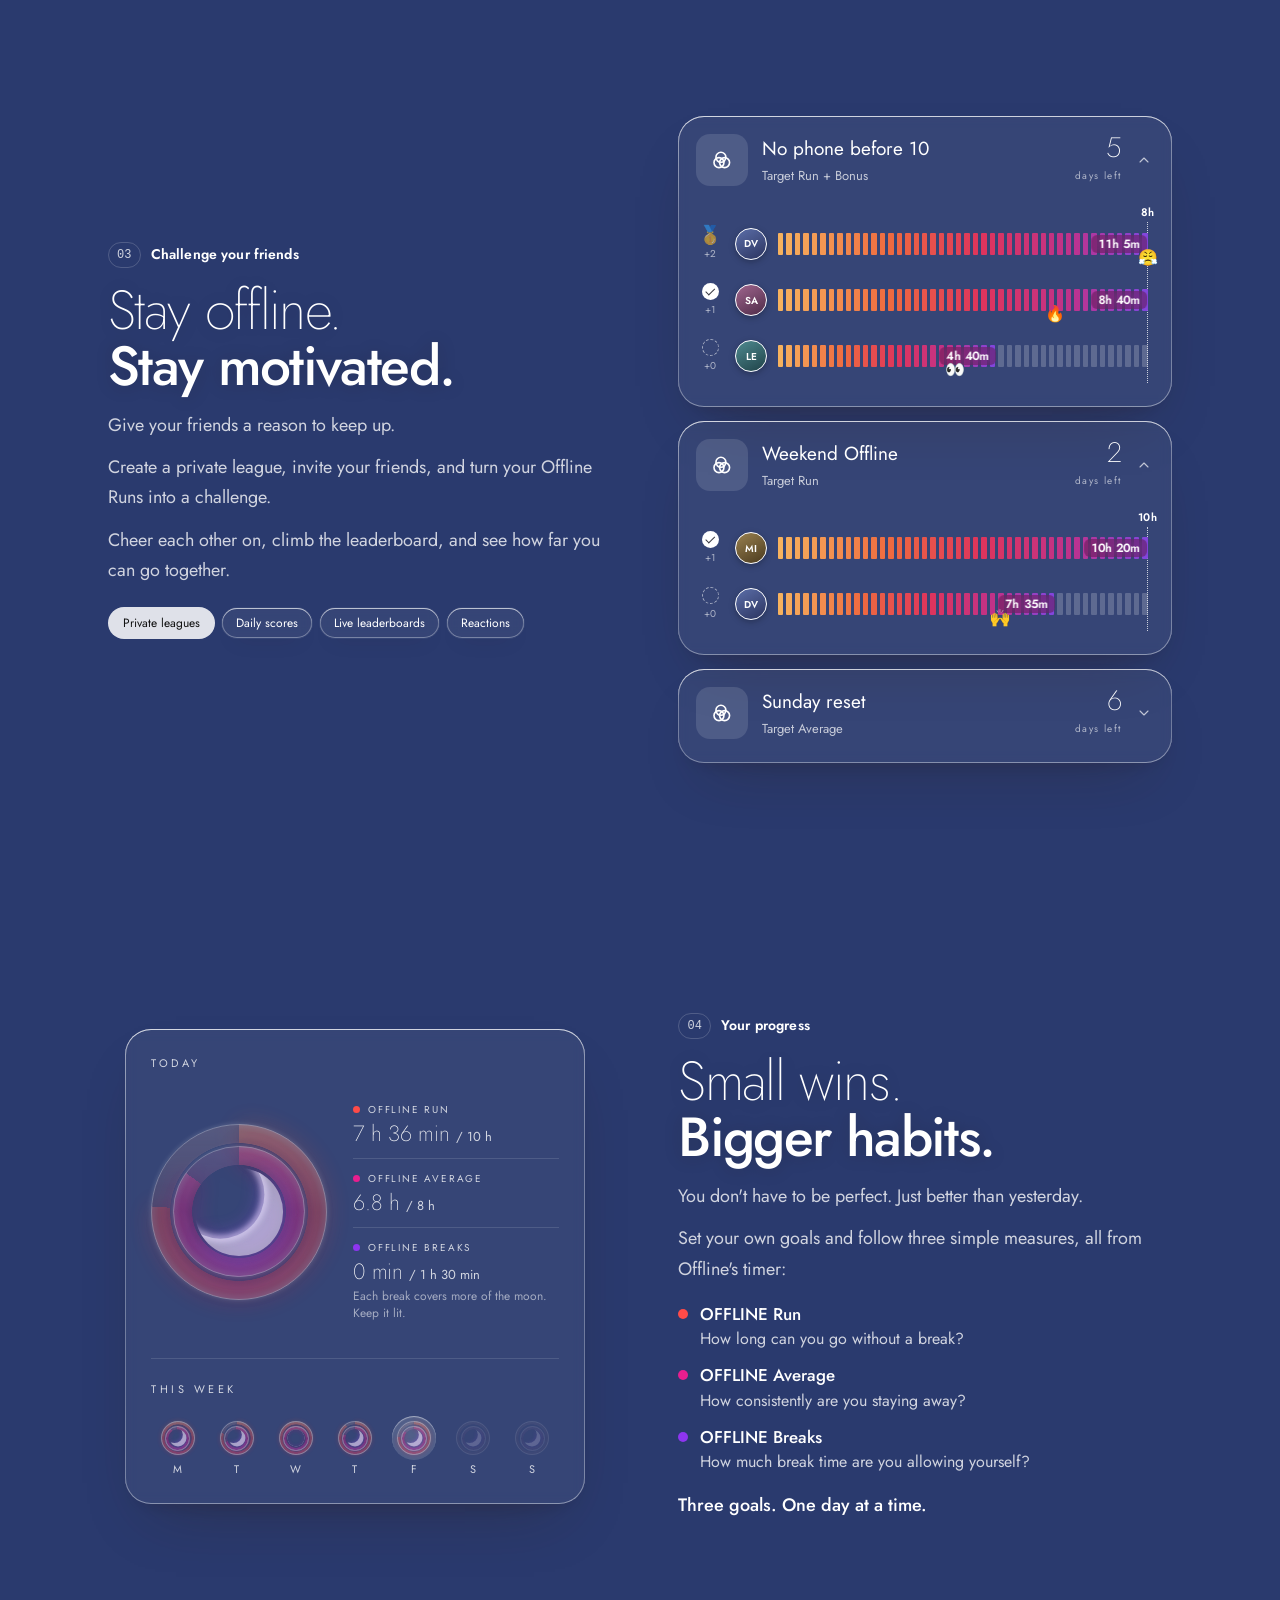
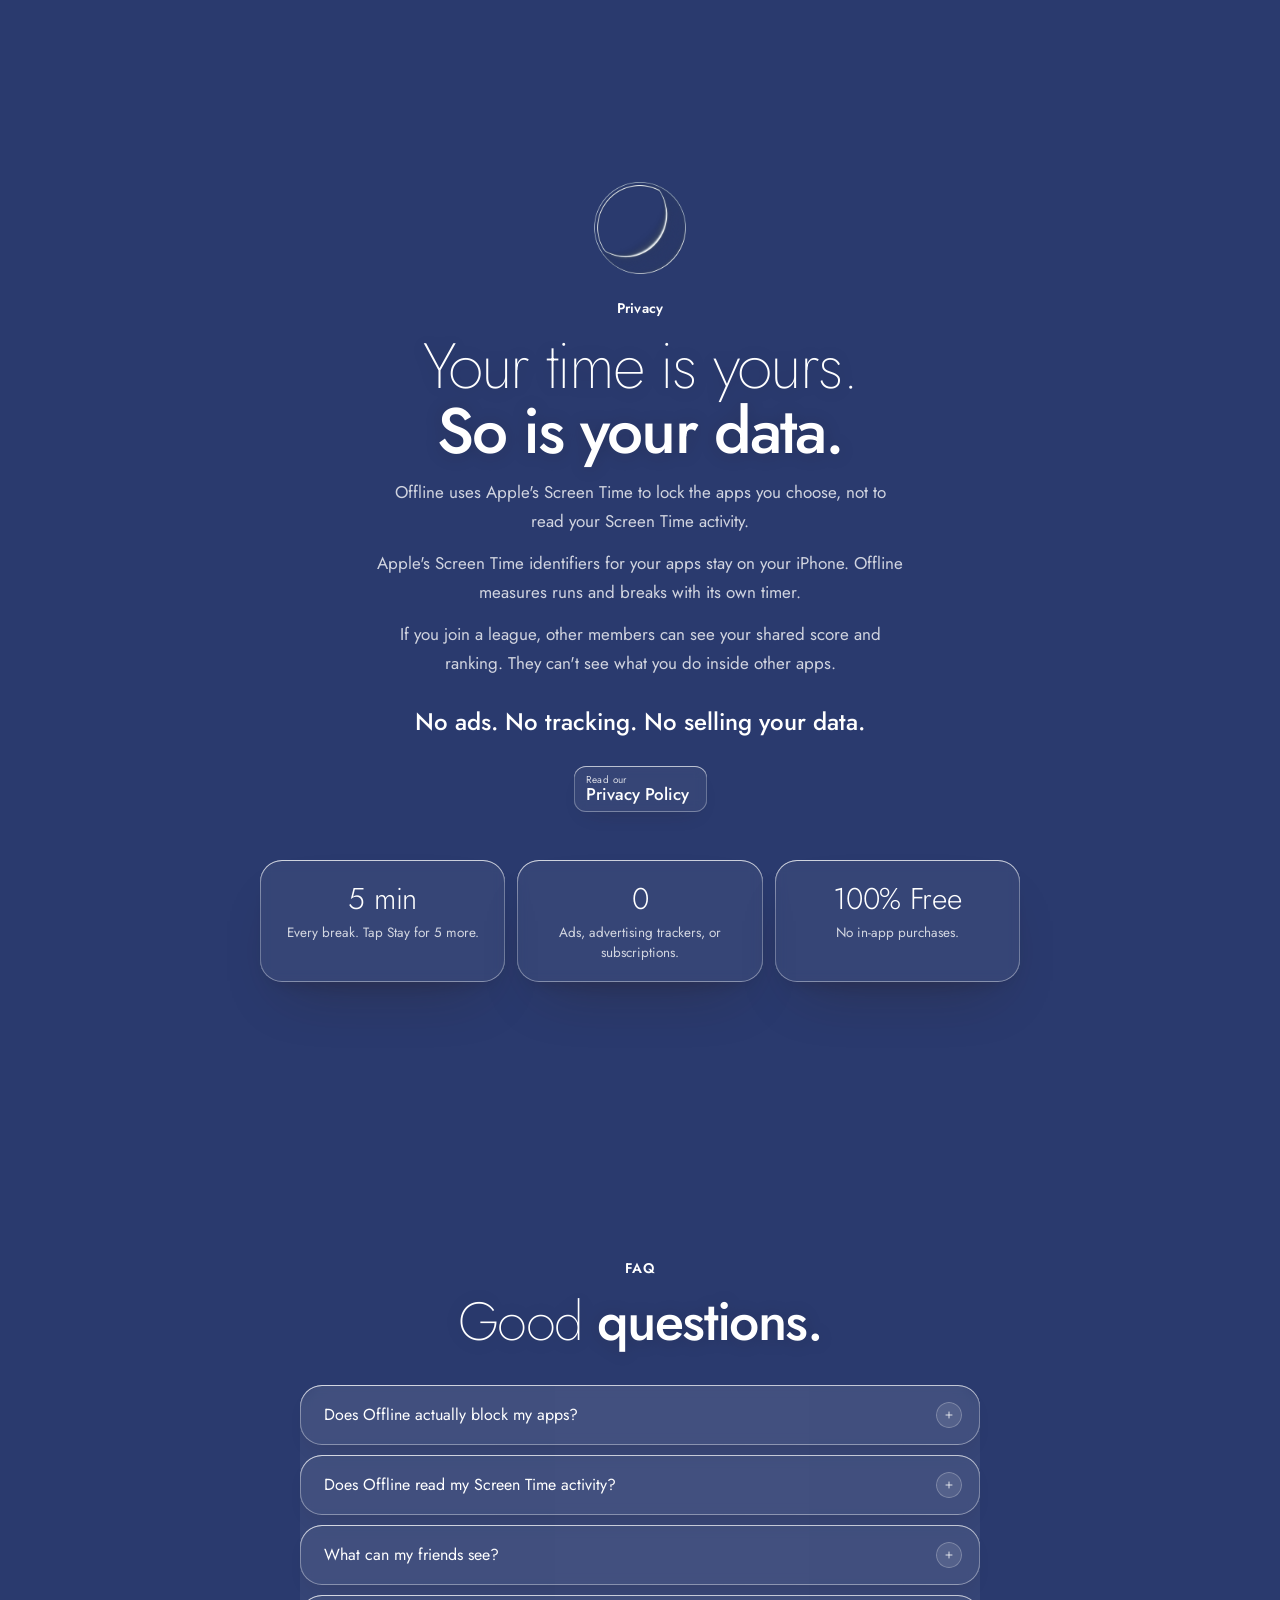
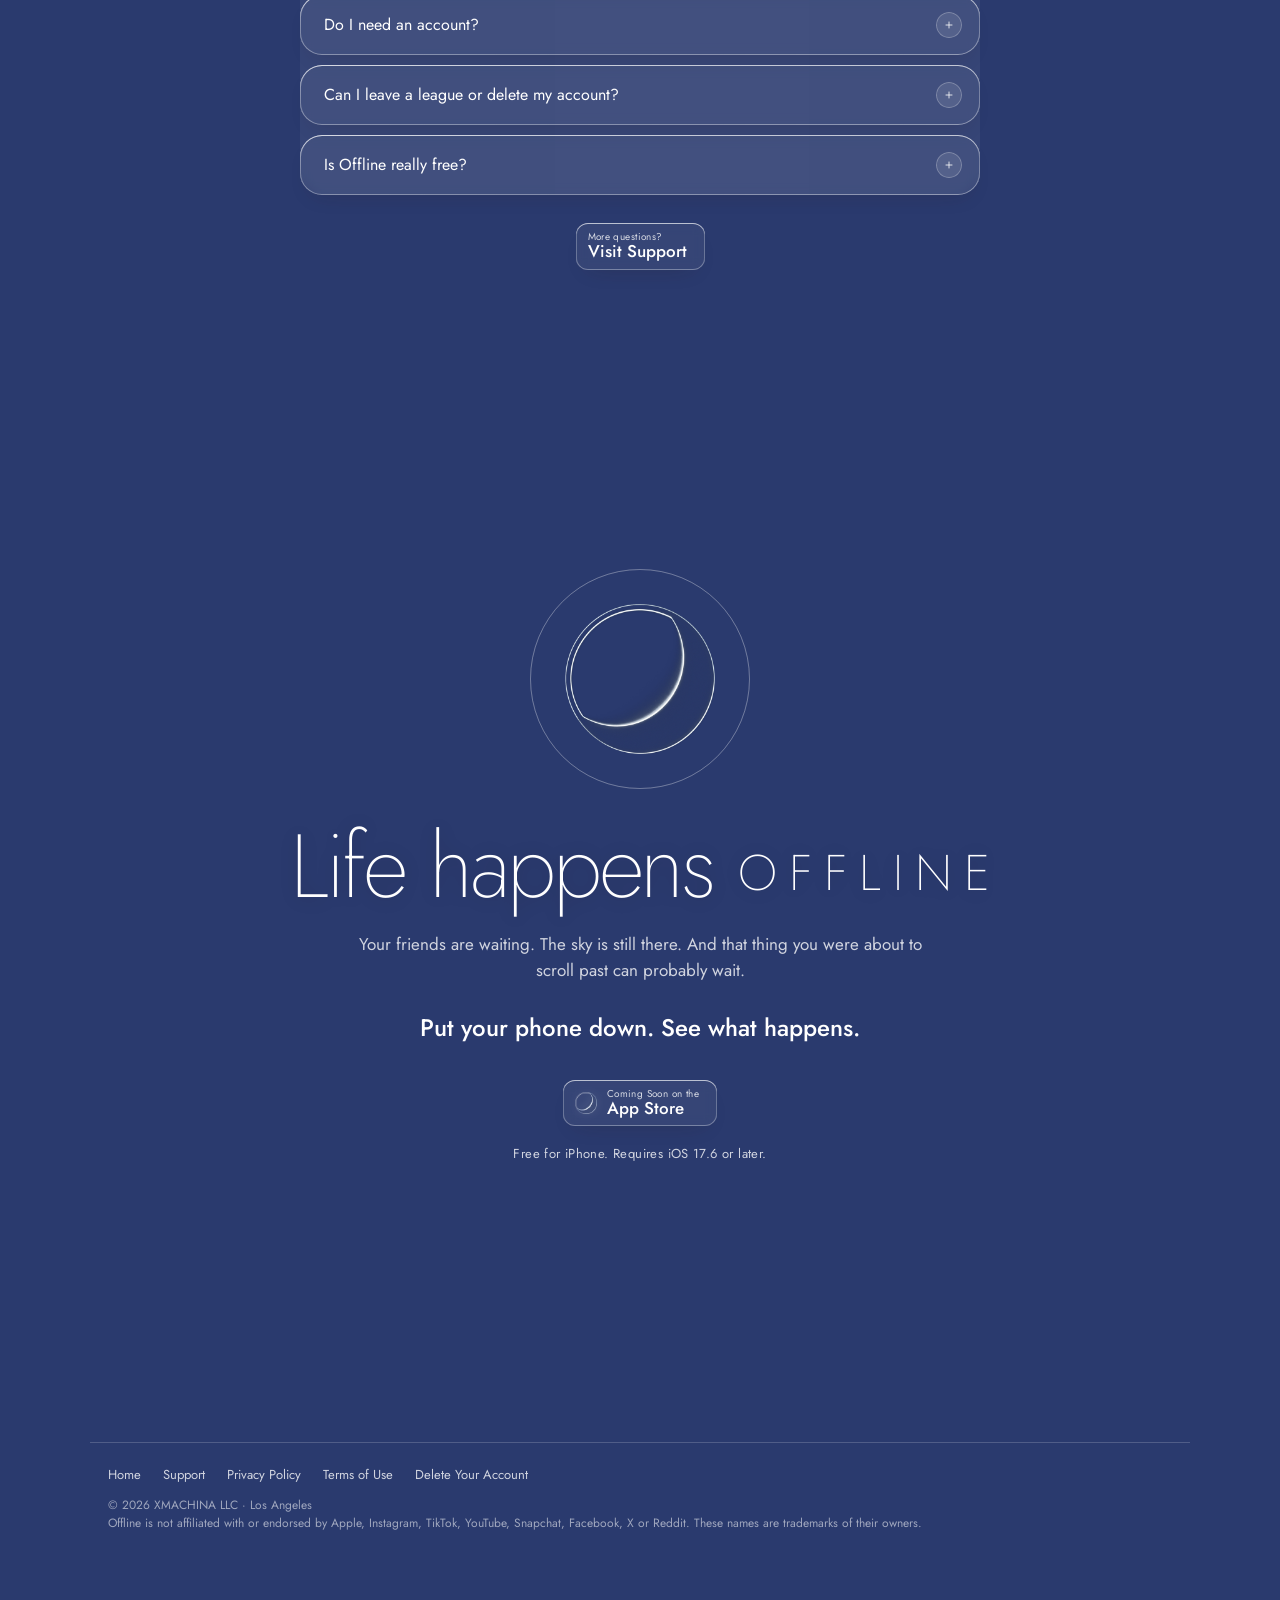
==== commit 7446af8d: "Footer: trademark disclaimer for the apps Offline names Co-Authored-By: Claude Opus 5.5 <noreply@ant" ====
--- a/index.html
+++ b/index.html
@@ -258,7 +258,7 @@
 
 <footer><div class="wrap cols">
   <nav><a href="index.html">Home</a><a href="support.html">Support</a><a href="privacy.html">Privacy Policy</a><a href="terms.html">Terms of Use</a><a href="support.html#delete">Delete Your Account</a></nav>
-  <p>© 2026 XMACHINA LLC · Los Angeles<br>Offline is not affiliated with Apple.</p>
+  <p>© 2026 XMACHINA LLC · Los Angeles<br>Offline is not affiliated with or endorsed by Apple, Instagram, TikTok, YouTube, Snapchat, Facebook, X or Reddit. These names are trademarks of their owners.</p>
 </div></footer>
 <nav class="tabbar" aria-label="Main"><a href="index.html" aria-current="page"><img src="img/moon.png" alt=""><span>Offline</span></a><a href="index.html#leagues"><svg viewBox="0 0 24 24" aria-hidden="true"><path fill="currentColor" d="M7 3h10v2h3v3a4 4 0 0 1-4 4h-.3A5 5 0 0 1 13 14.9V18h3v2H8v-2h3v-3.1A5 5 0 0 1 8.3 12H8a4 4 0 0 1-4-4V5h3V3Zm0 4H6v1a2 2 0 0 0 1.2 1.8A5 5 0 0 1 7 8V7Zm10 0v1a5 5 0 0 1-.2 1.8A2 2 0 0 0 18 8V7h-1Z"/></svg><span>Leagues</span></a><a href="support.html"><svg viewBox="0 0 24 24" aria-hidden="true"><path fill="none" stroke="currentColor" stroke-width="1.6" d="M12 21a9 9 0 1 0 0-18 9 9 0 0 0 0 18Z M9.6 9.3a2.5 2.5 0 1 1 3.4 2.3c-.6.3-1 .8-1 1.5v.6 M12 16.6v.2"/></svg><span>Support</span></a></nav>
 <script>(function(){var R=matchMedia('(prefers-reduced-motion: reduce)').matches,E='cubic-bezier(.32,.72,0,1)';document.querySelectorAll('details').forEach(function(d){var s=d.querySelector('summary'),busy=null;s.addEventListener('click',function(e){var b=d.querySelector(':scope > :not(summary)');if(R||!b)return;e.preventDefault();if(busy){busy.cancel();busy=null;}var cs,to;if(!d.open){d.open=true;cs=getComputedStyle(b);to={height:b.offsetHeight+'px',paddingTop:cs.paddingTop,paddingBottom:cs.paddingBottom,marginTop:cs.marginTop,opacity:1};b.style.overflow='hidden';busy=b.animate([{height:'0px',paddingTop:'0px',paddingBottom:'0px',marginTop:'0px',opacity:0},to],{duration:420,easing:E});busy.onfinish=busy.oncancel=function(){b.style.overflow='';busy=null;};}else{cs=getComputedStyle(b);b.style.overflow='hidden';busy=b.animate([{height:b.offsetHeight+'px',paddingTop:cs.paddingTop,paddingBottom:cs.paddingBottom,marginTop:cs.marginTop,opacity:1},{height:'0px',paddingTop:'0px',paddingBottom:'0px',marginTop:'0px',opacity:0}],{duration:320,easing:E,fill:'forwards'});busy.onfinish=function(){d.open=false;busy.cancel();b.style.overflow='';busy=null;};busy.oncancel=function(){b.style.overflow='';};}});});})();</script>
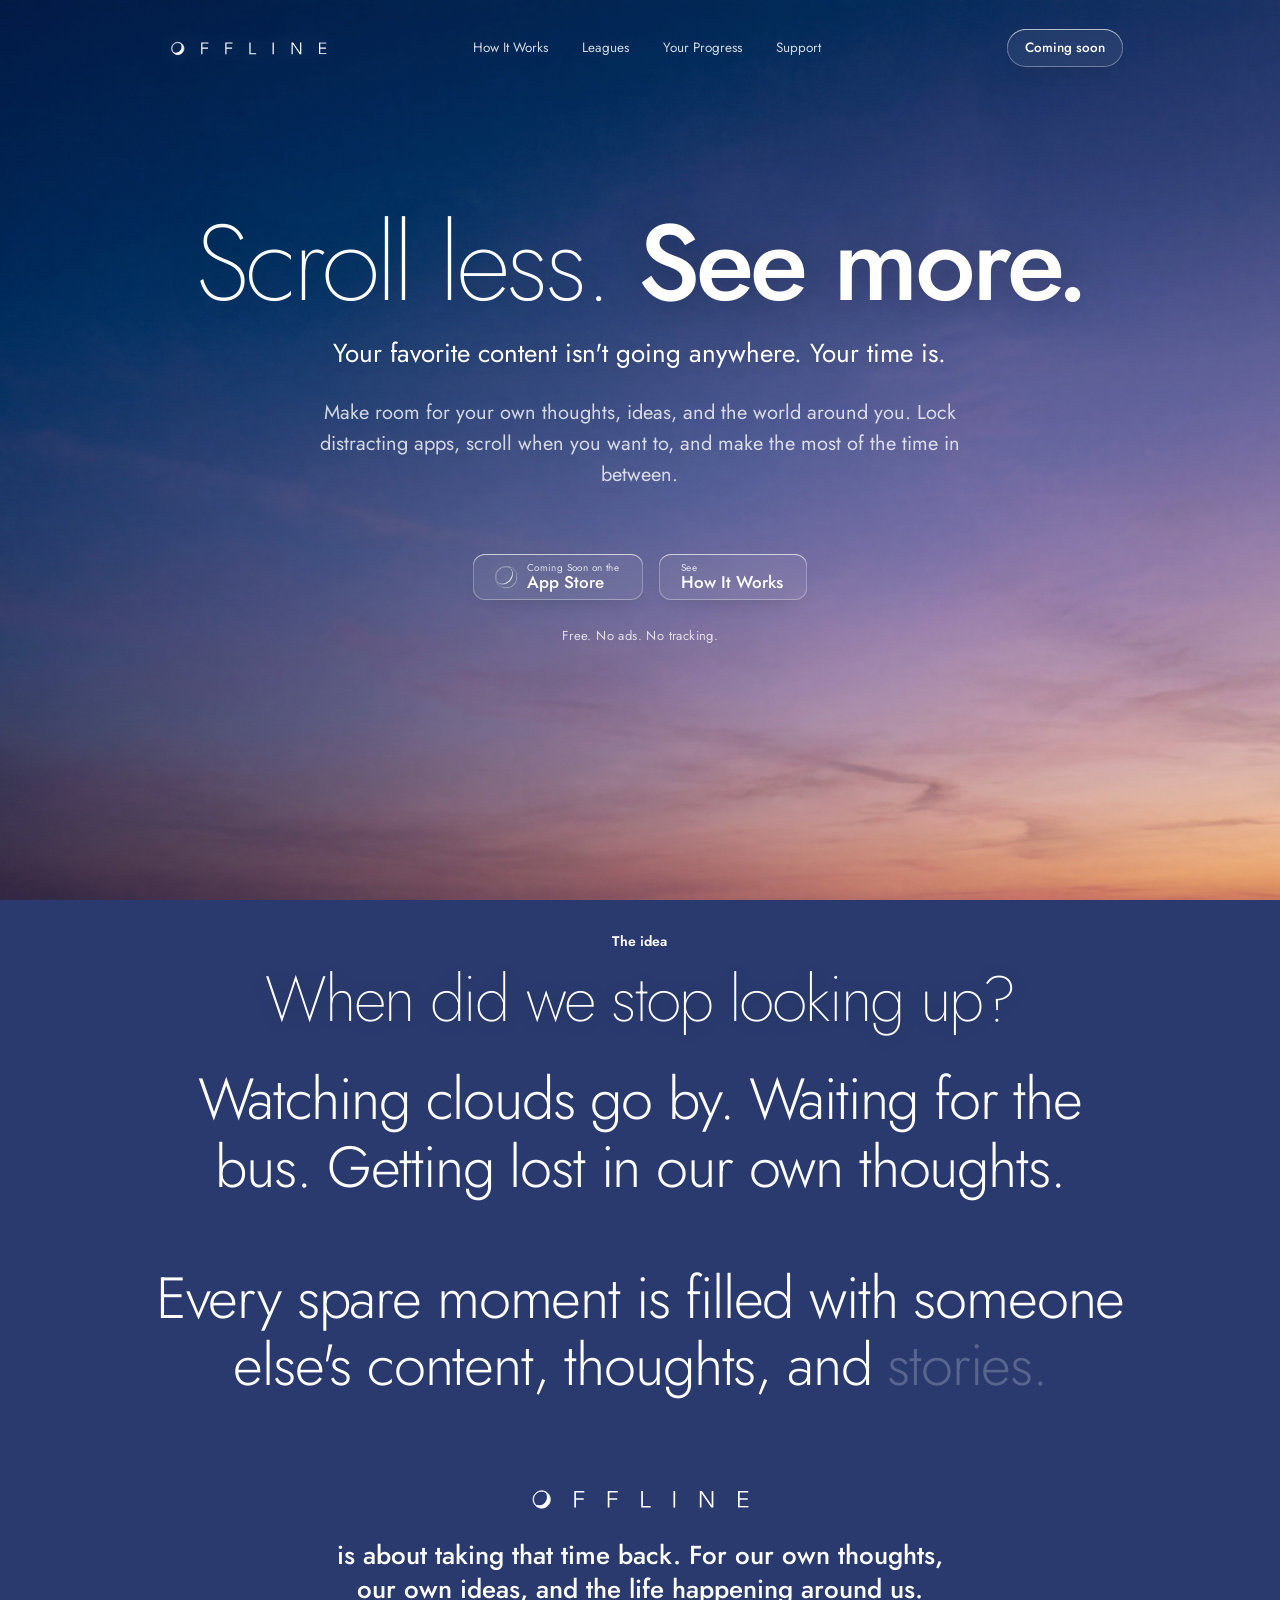
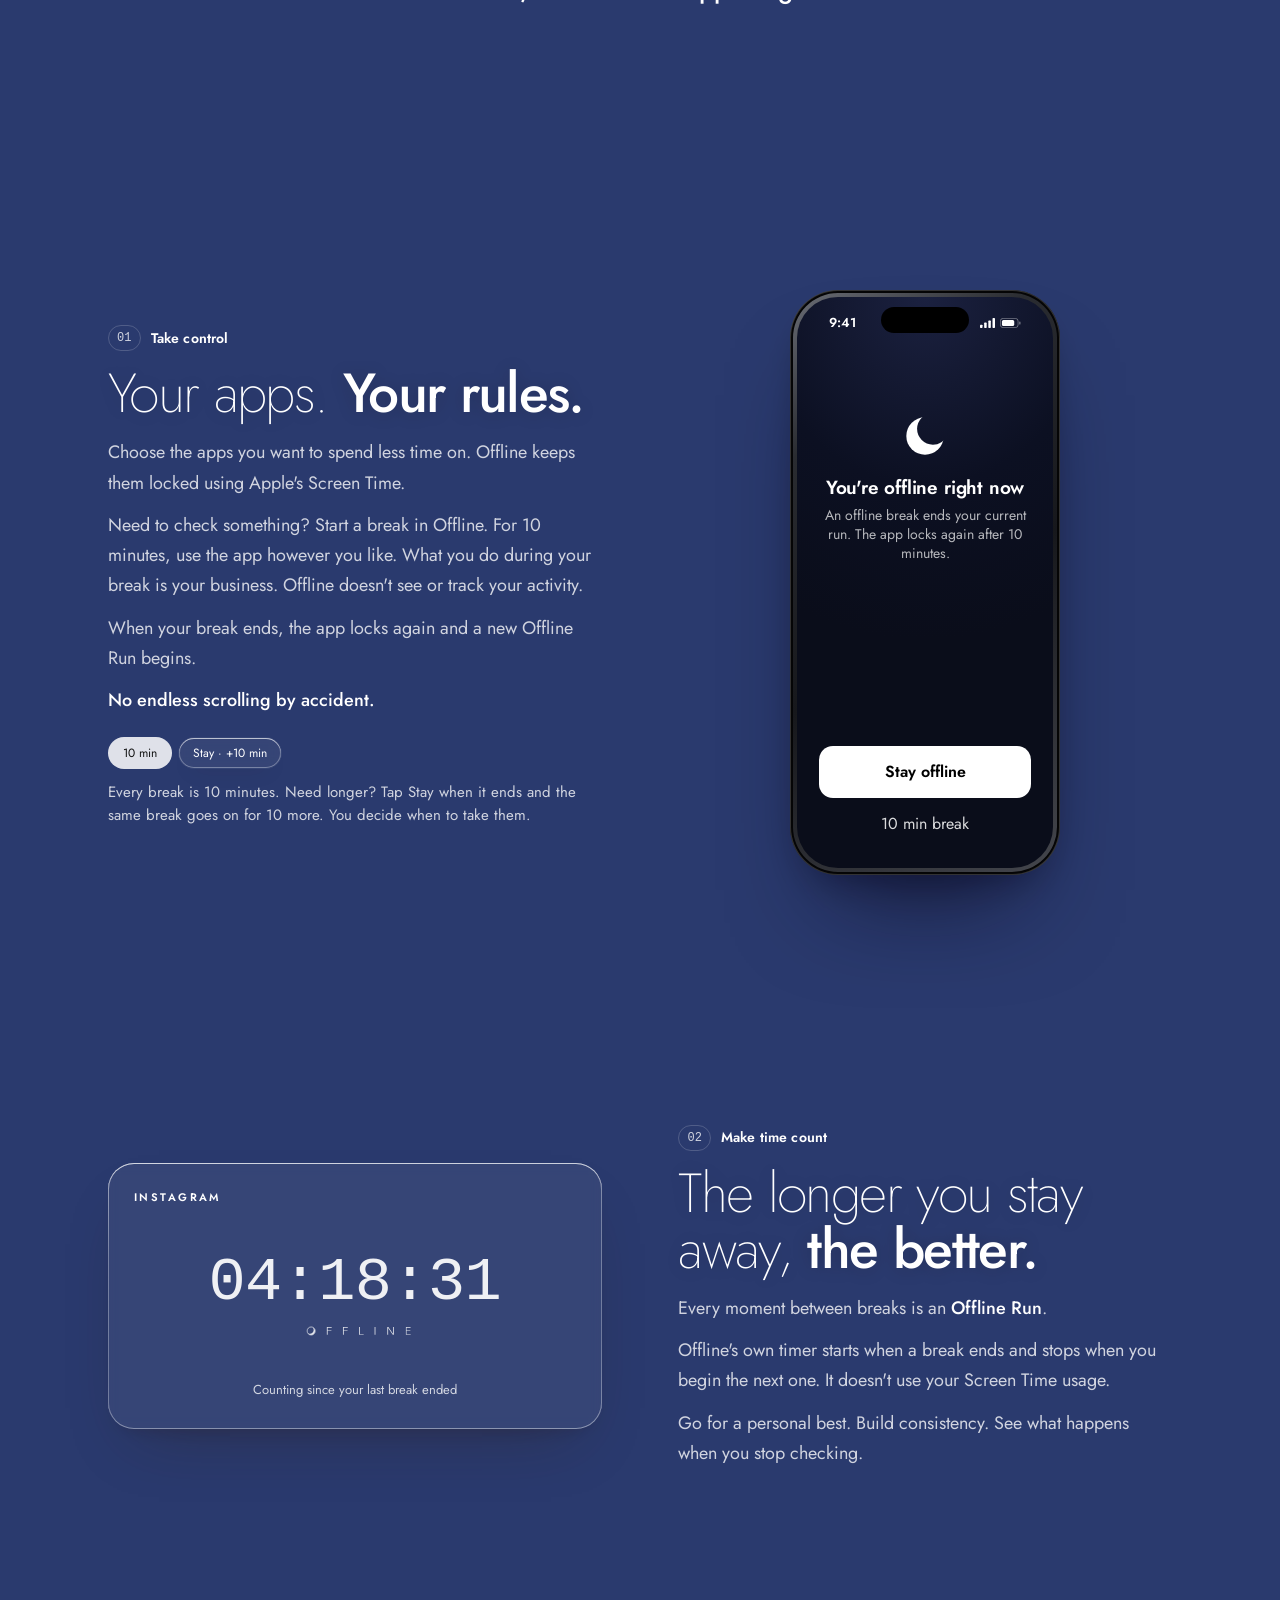
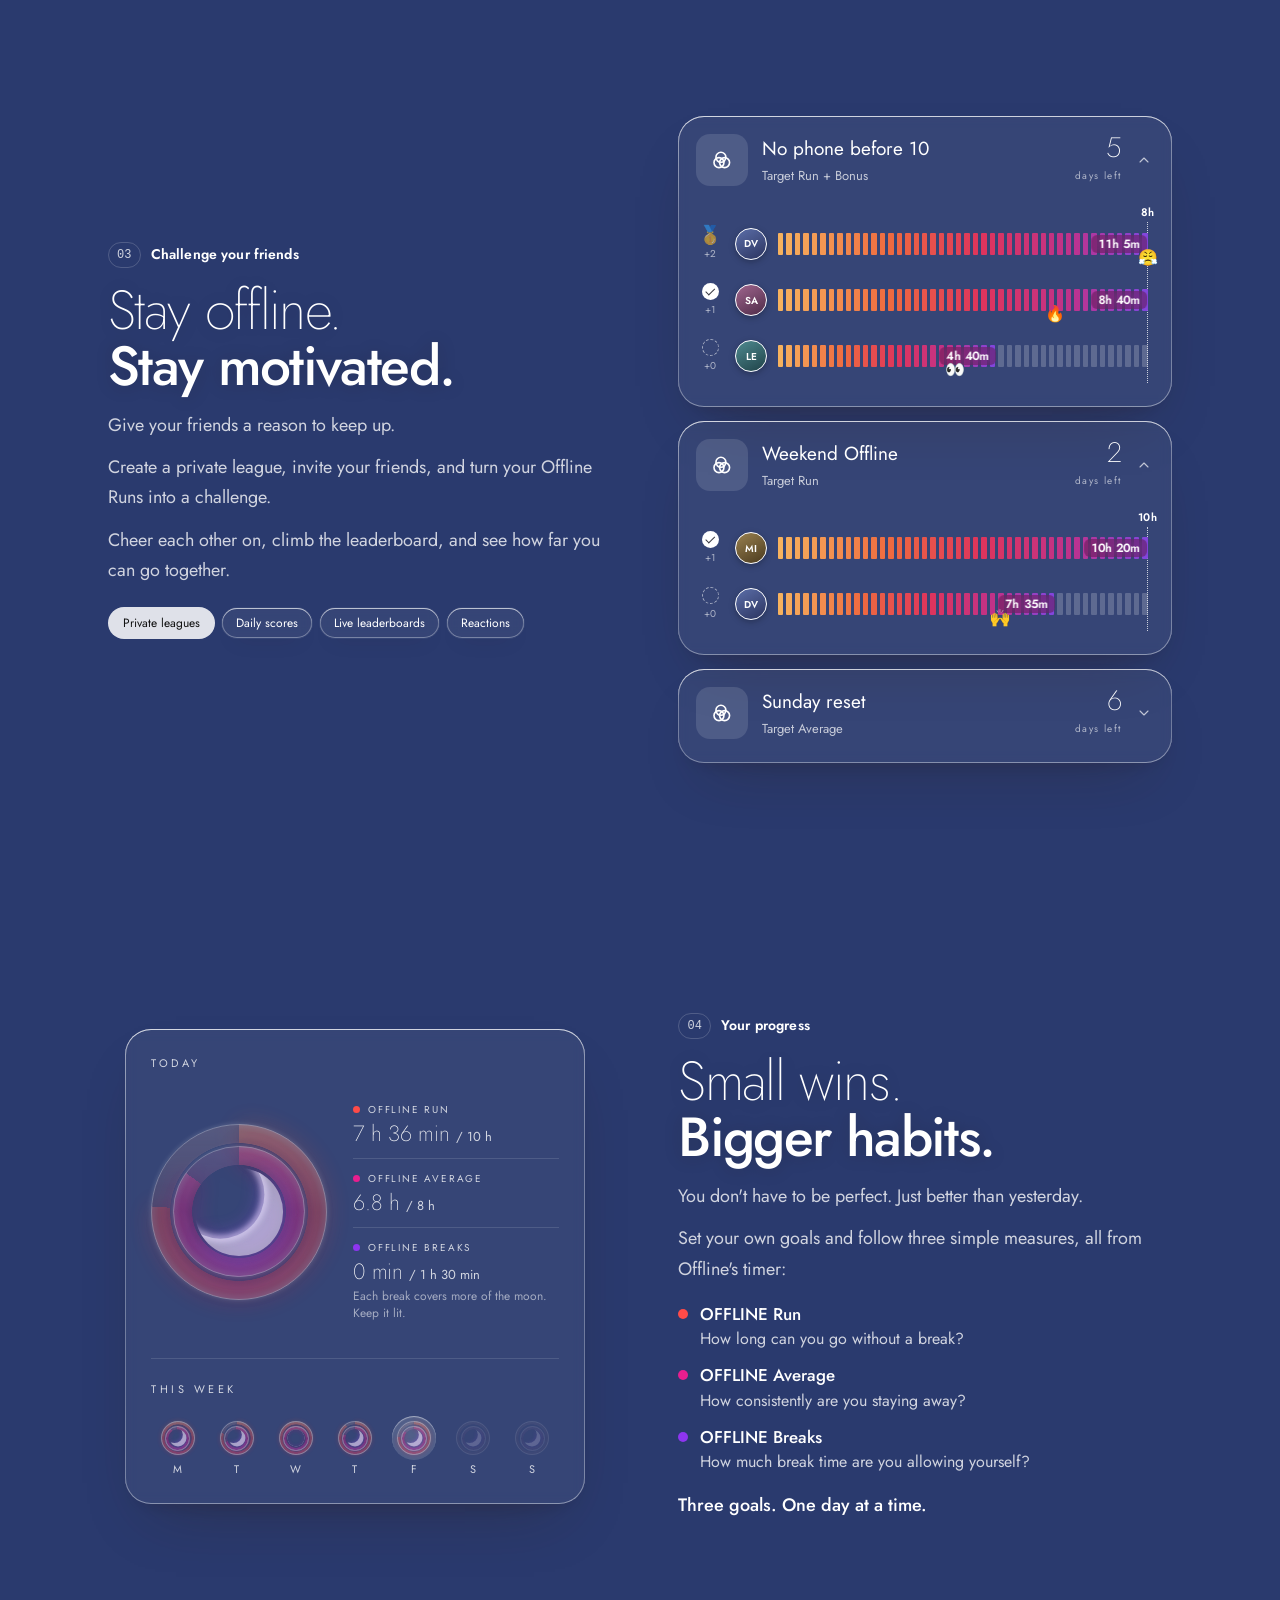
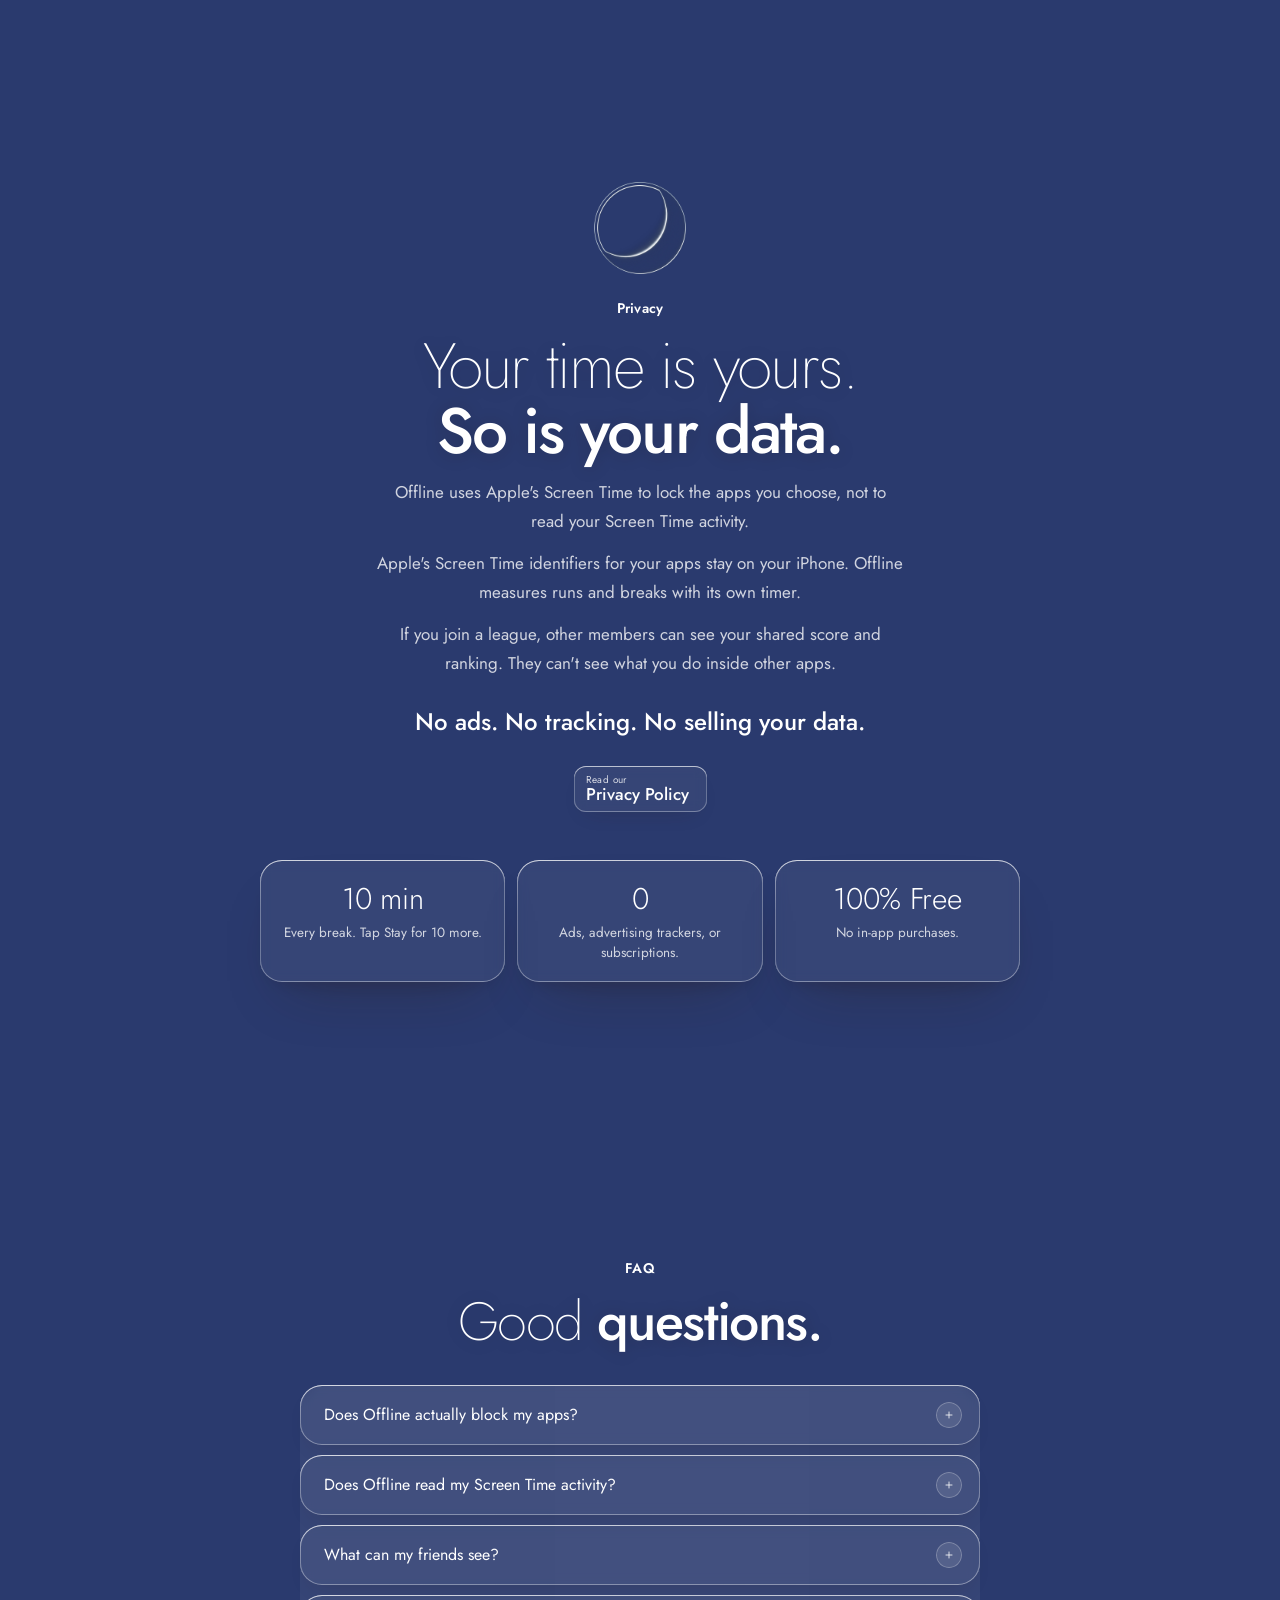
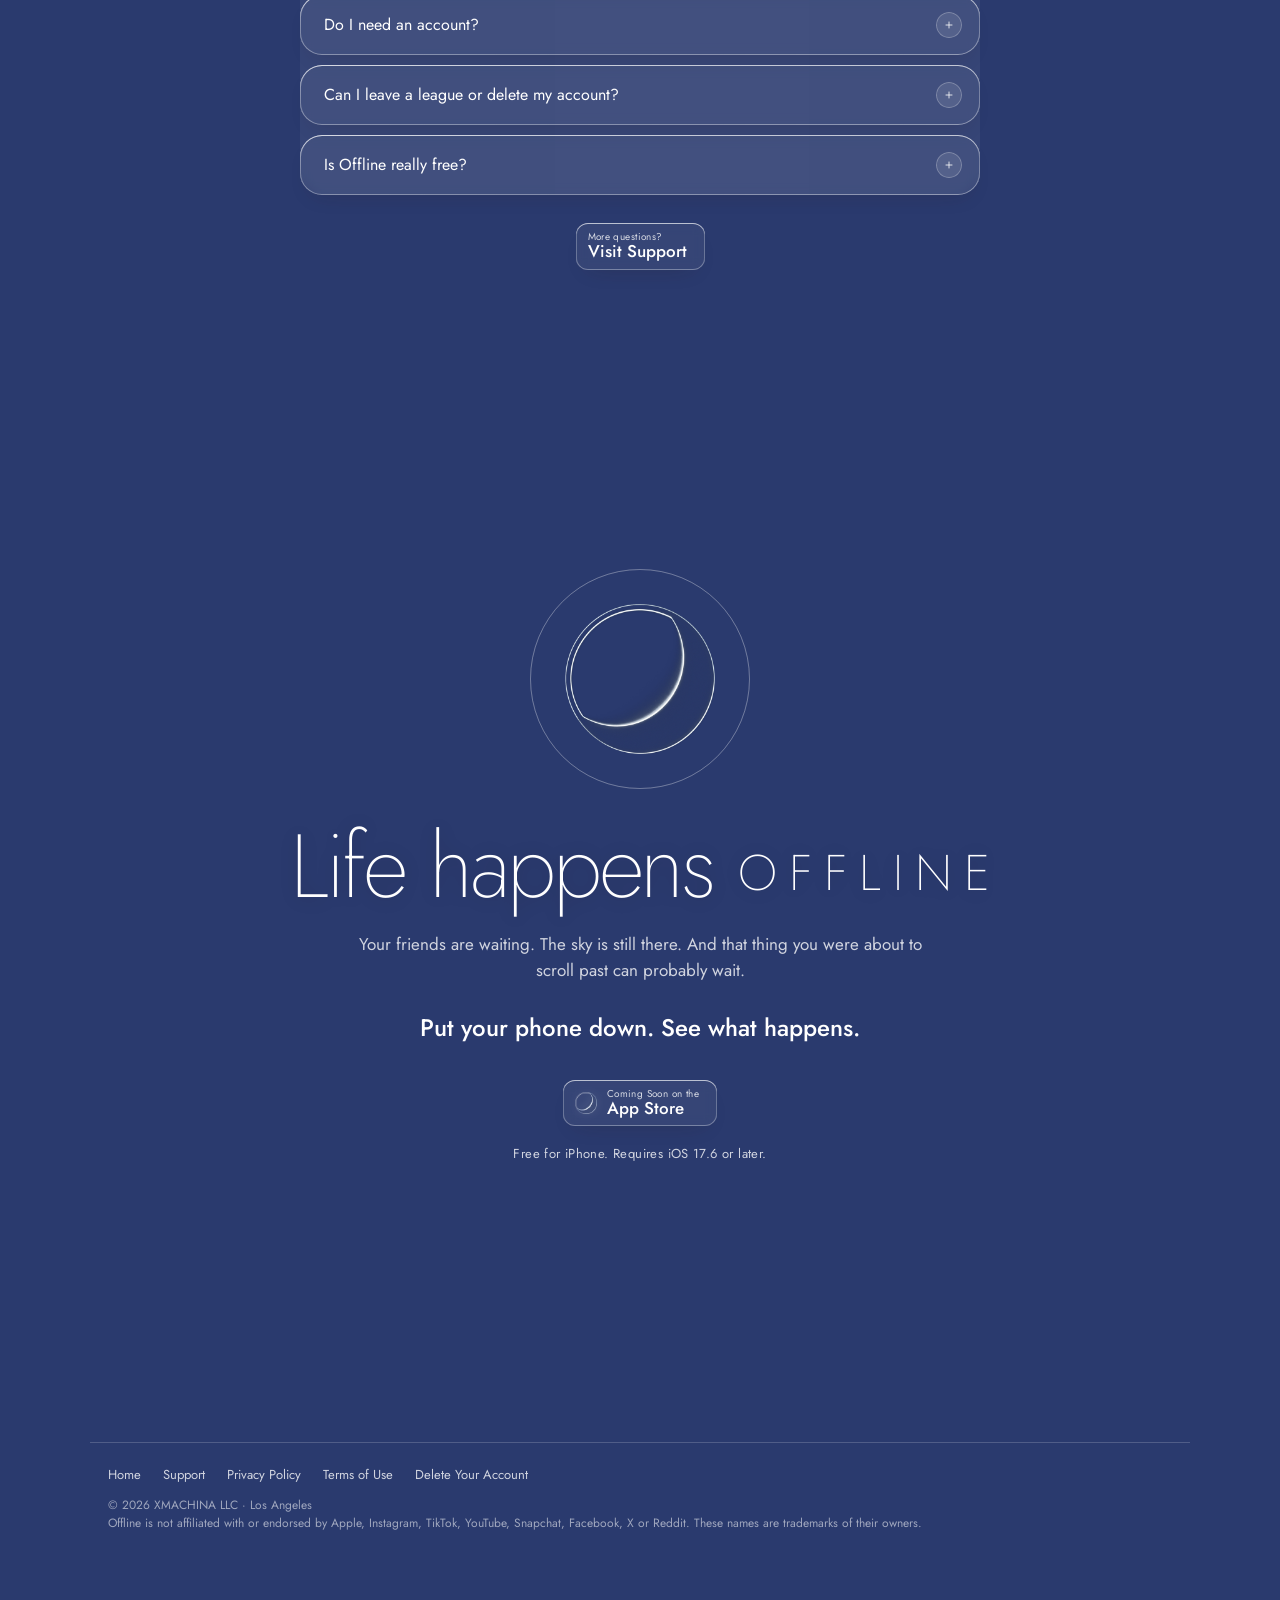
==== commit b7f0e239: "Breaks are 10 minutes (was 5): home, support, terms, privacy Co-Authored-By: Claude Opus 5.5 <norepl" ====
--- a/index.html
+++ b/index.html
@@ -49,11 +49,11 @@
     <span class="eyebrow"><span class="num">01</span>Take control</span>
     <h2>Your apps. <b>Your rules.</b></h2>
     <p class="body">Choose the apps you want to spend less time on. Offline keeps them locked using Apple's Screen Time.</p>
-    <p class="body">Need to check something? Start a break in Offline. For 5 minutes, use the app however you like. What you do during your break is your business. Offline doesn't see or track your activity.</p>
+    <p class="body">Need to check something? Start a break in Offline. For 10 minutes, use the app however you like. What you do during your break is your business. Offline doesn't see or track your activity.</p>
     <p class="body">When your break ends, the app locks again and a new Offline Run begins.</p>
     <p class="body"><strong>No endless scrolling by accident.</strong></p>
-    <div class="seg" aria-label="Break lengths" style="margin-top:22px"><span class="on">5 min</span><span>Stay · +5 min</span></div>
-    <p class="note">Every break is 5 minutes. Need longer? Tap Stay when it ends and the same break goes on for 5 more. You decide when to take them.</p>
+    <div class="seg" aria-label="Break lengths" style="margin-top:22px"><span class="on">10 min</span><span>Stay · +10 min</span></div>
+    <p class="note">Every break is 10 minutes. Need longer? Tap Stay when it ends and the same break goes on for 10 more. You decide when to take them.</p>
   </div>
   <div class="visual">
     <div class="phone shield-phone glow" aria-hidden="true"><div class="screen">
@@ -61,8 +61,8 @@
       <div class="sbar"><span>9:41</span><span class="sb-ic"><svg viewBox="0 0 18 12"><rect x="0" y="8" width="3" height="4" rx=".8"/><rect x="5" y="5.5" width="3" height="6.5" rx=".8"/><rect x="10" y="3" width="3" height="9" rx=".8"/><rect x="15" y="0" width="3" height="12" rx=".8"/></svg><svg viewBox="0 0 27 13"><rect x=".5" y=".5" width="23" height="12" rx="3.5" fill="none" stroke="currentColor" opacity=".45"/><rect x="2.5" y="2.5" width="16" height="8" rx="2"/><rect x="25" y="4.5" width="1.6" height="4" rx=".8" opacity=".45"/></svg></span></div>
       <svg class="m" viewBox="0 0 64 64"><defs><mask id="crescent"><rect width="64" height="64" fill="#fff"/><circle cx="43" cy="22" r="22" fill="#000"/></mask></defs><circle cx="32" cy="32" r="26" fill="#fff" mask="url(#crescent)"/></svg>
       <h4>You're offline right now</h4>
-      <p>An offline break ends your current run. The app locks again after 5 minutes.</p>
-      <div class="b"><span class="w">Stay offline</span><span class="g">5 min break</span></div>
+      <p>An offline break ends your current run. The app locks again after 10 minutes.</p>
+      <div class="b"><span class="w">Stay offline</span><span class="g">10 min break</span></div>
     </div></div>
   </div>
 </section>
@@ -137,7 +137,7 @@
   <p class="strong">No ads. No tracking. No selling your data.</p>
   <div class="badges"><a class="badge ghost" href="privacy.html"><span><small>Read our</small><strong>Privacy Policy</strong></span></a></div>
   <div class="stats">
-    <div><b>5 min</b><p>Every break. Tap Stay for 5 more.</p></div>
+    <div><b>10 min</b><p>Every break. Tap Stay for 10 more.</p></div>
     <div><b>0</b><p>Ads, advertising trackers, or subscriptions.</p></div>
     <div><b>100% Free</b><p>No in-app purchases.</p></div>
   </div>
